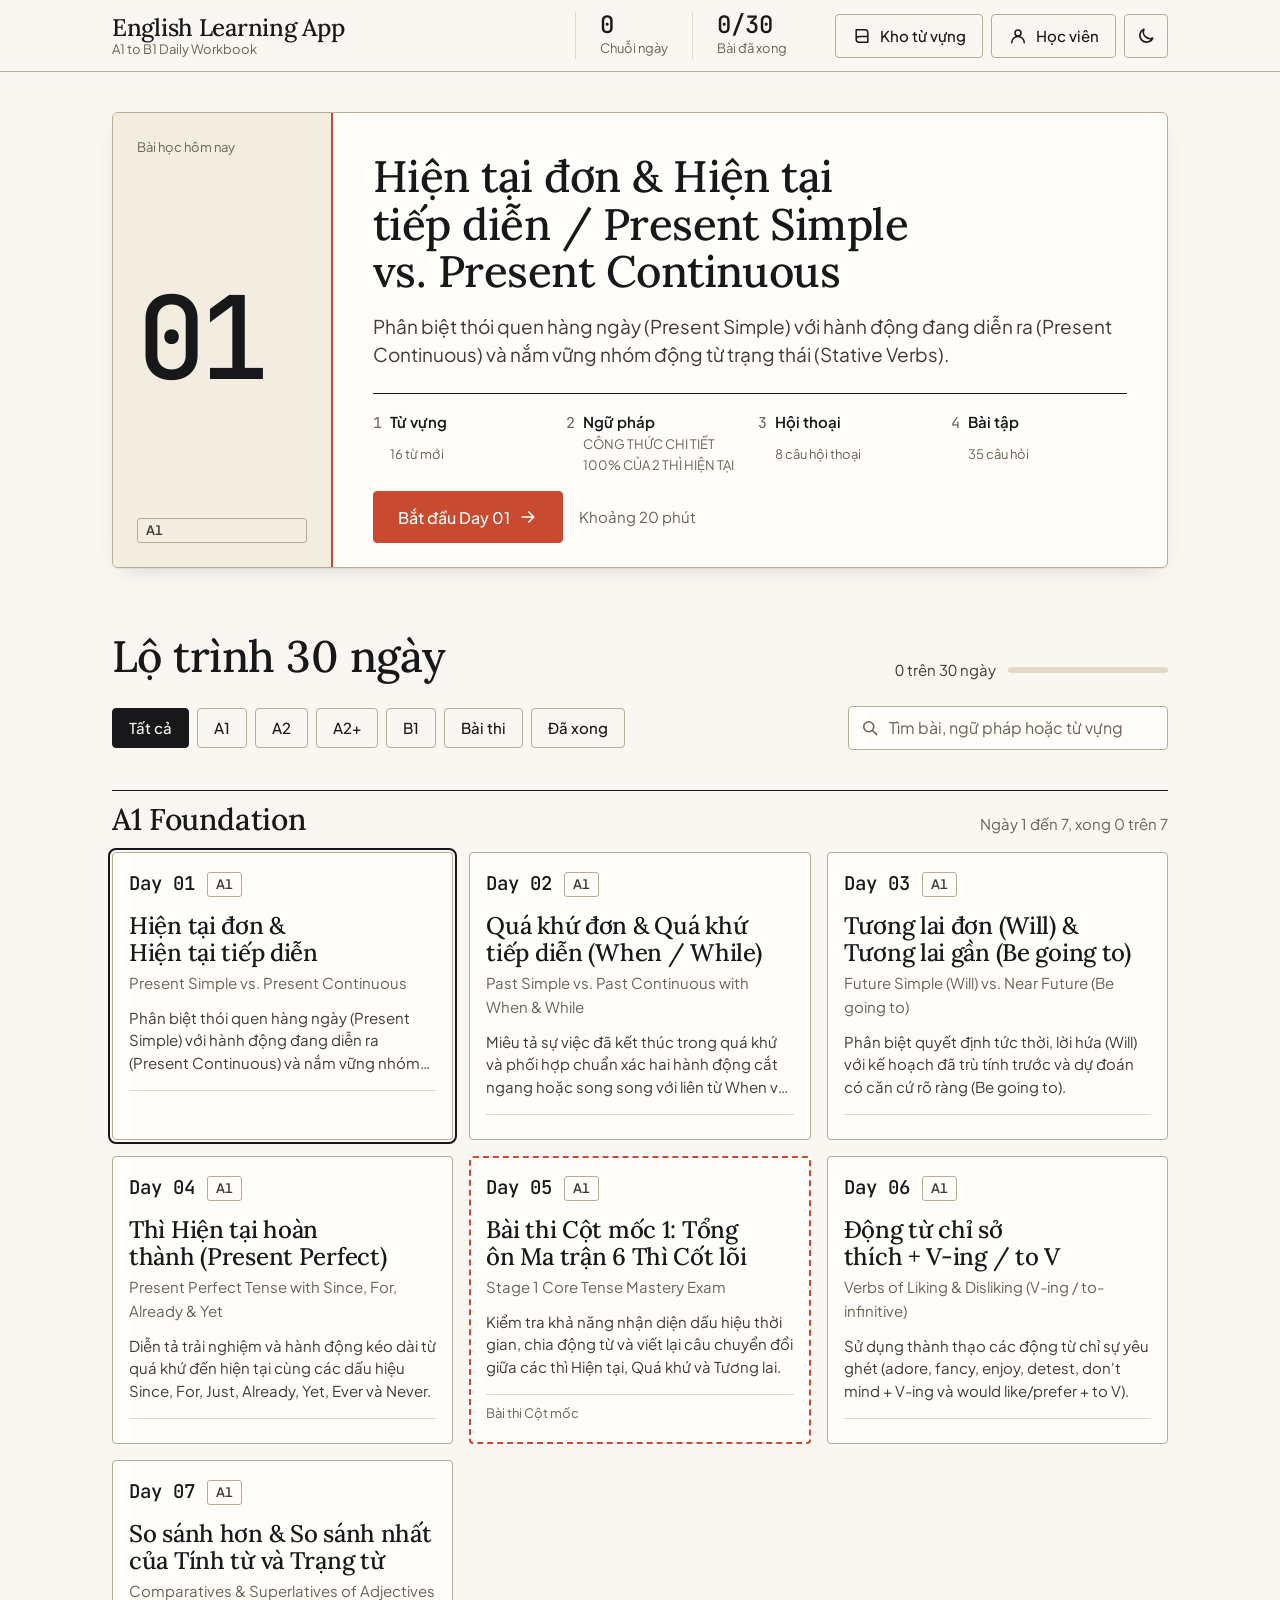
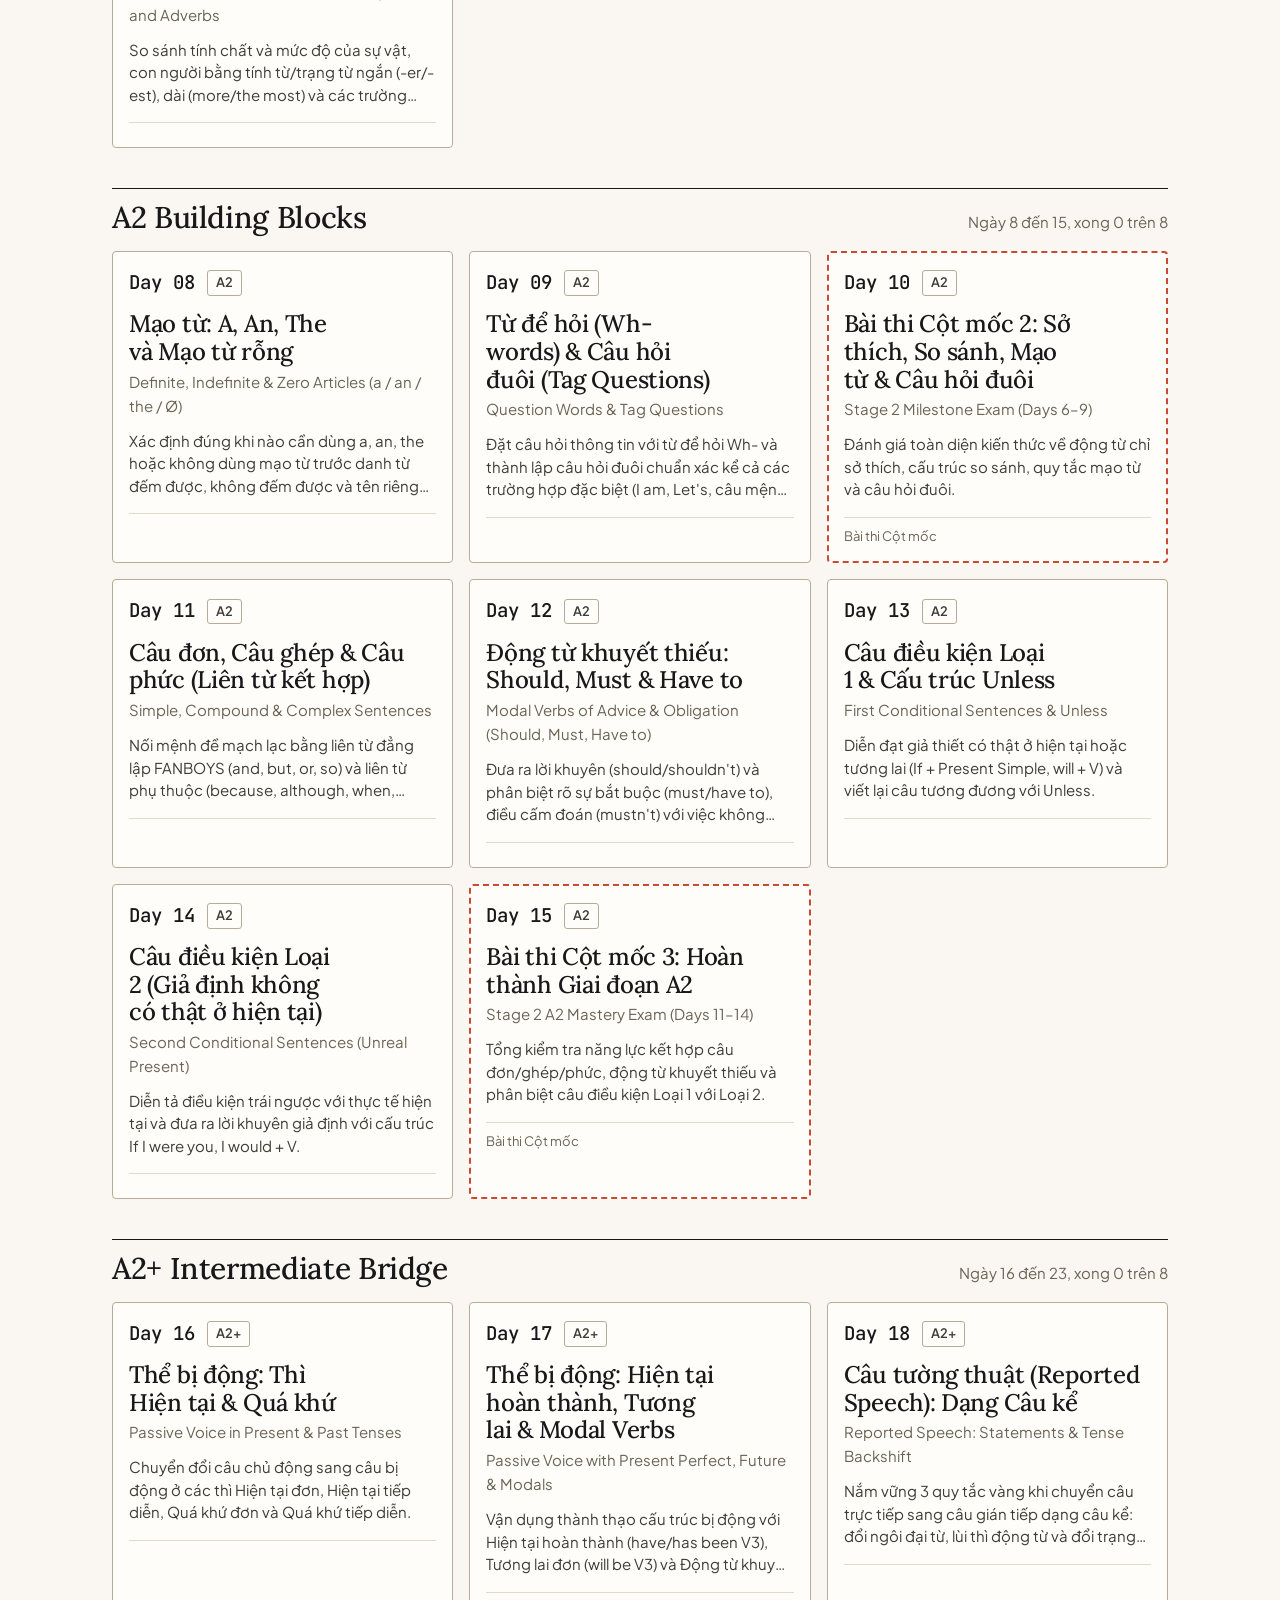
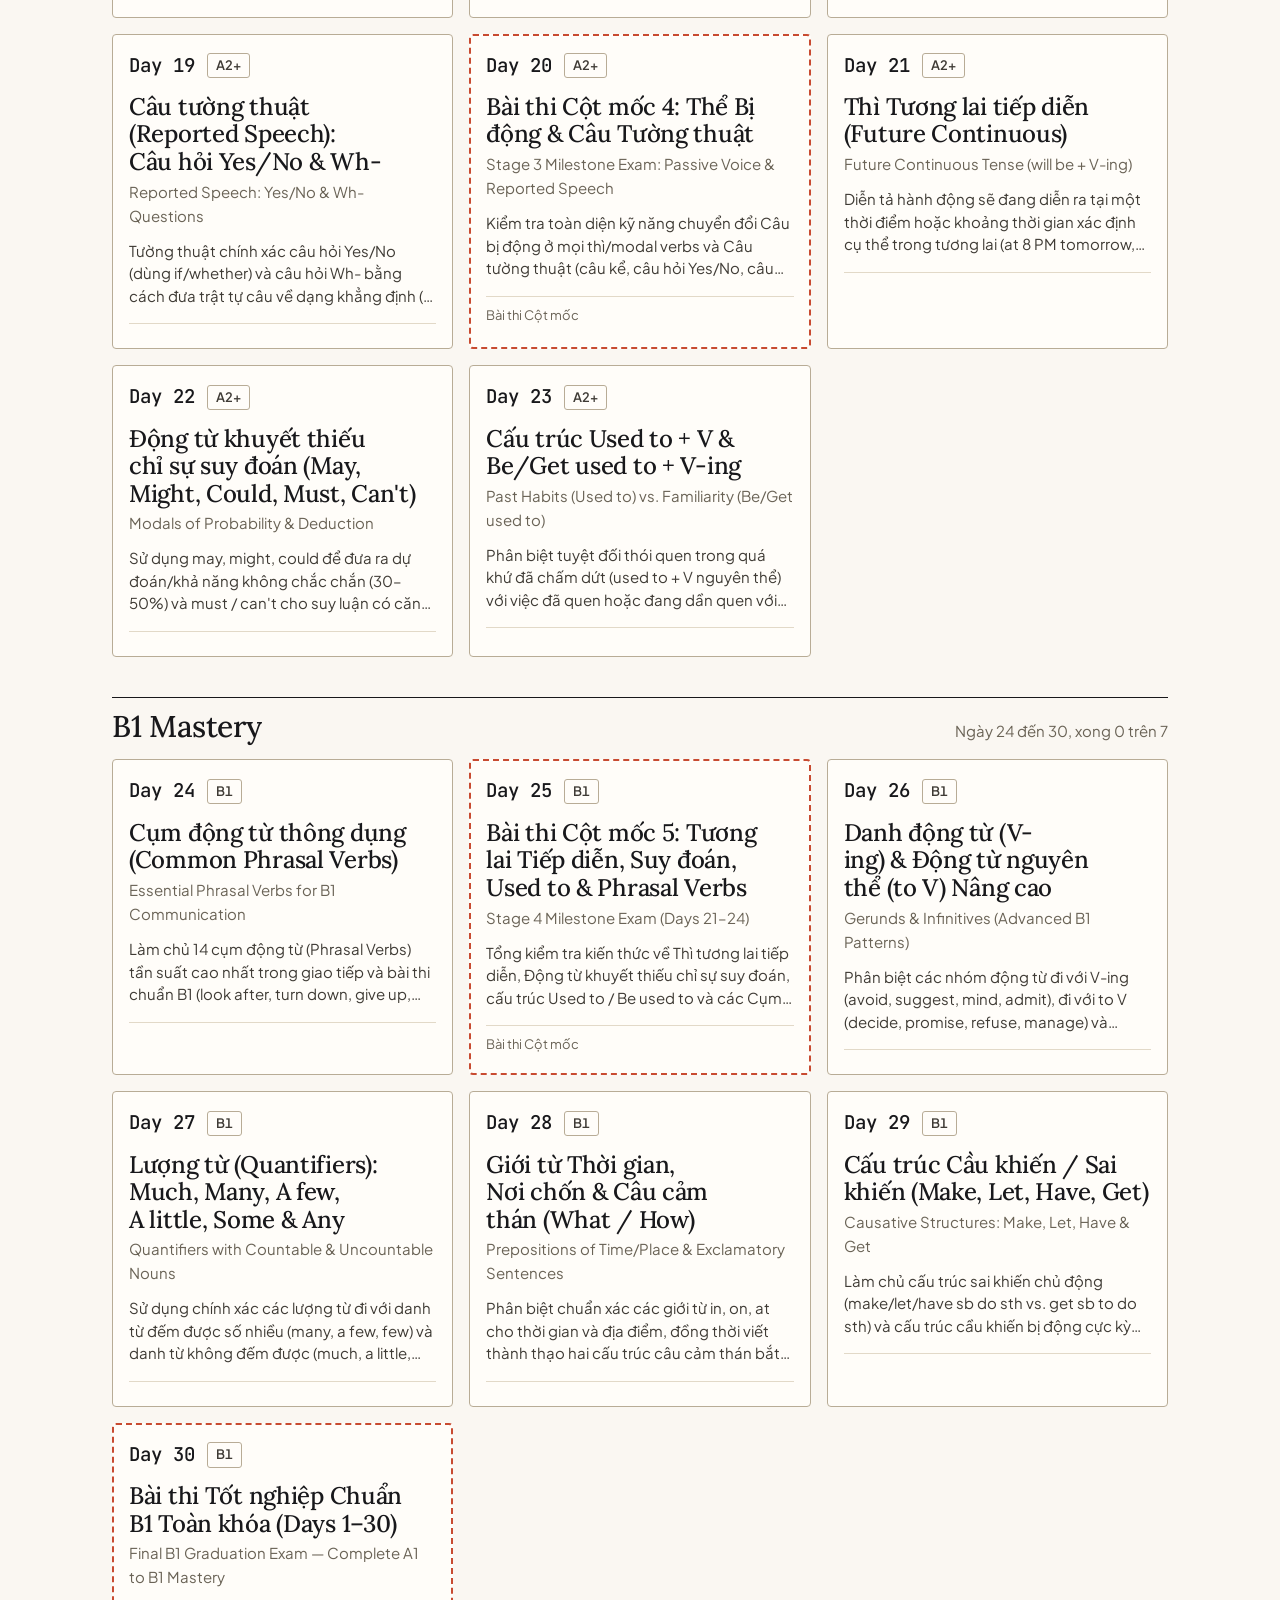
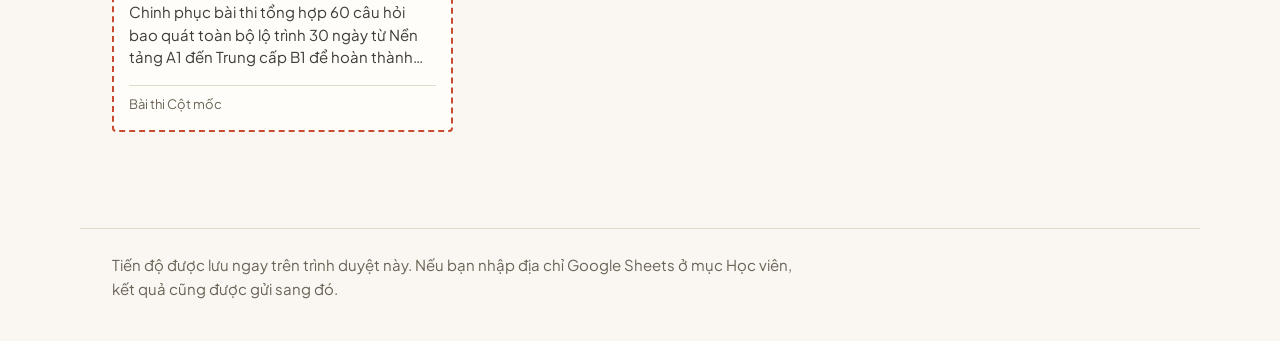
==== index.html @ 734dd910 "Initial commit: English Learning App (A1-B1 30-Day Daily Workbook)" ====
<!DOCTYPE html>
<html lang="vi">
<head>
<meta charset="utf-8">
<meta name="viewport" content="width=device-width, initial-scale=1">
<title>English Learning App, lộ trình 30 ngày từ A1 đến B1</title>
<meta name="description" content="Sổ bài tập tiếng Anh mỗi ngày: từ vựng, ngữ pháp, hội thoại và năm phần luyện tập, theo lộ trình 30 ngày từ A1 đến B1.">
<link rel="manifest" href="manifest.json">
<link rel="preconnect" href="https://fonts.googleapis.com">
<link rel="preconnect" href="https://fonts.gstatic.com" crossorigin>
<link href="https://fonts.googleapis.com/css2?family=JetBrains+Mono:wght@400;500&family=Lora:wght@400;500;600&family=Plus+Jakarta+Sans:wght@400;500;600&display=swap" rel="stylesheet">
<link rel="stylesheet" href="assets/style.css">
<script>
(function () {
  try {
    var t = (localStorage.getItem('eng:theme') || '').replace(/"/g, '');
    if (t !== 'dark' && t !== 'light') {
      t = window.matchMedia && window.matchMedia('(prefers-color-scheme: dark)').matches ? 'dark' : 'light';
    }
    document.documentElement.setAttribute('data-theme', t);
  } catch (e) {}
})();
</script>
</head>
<body class="page-desk">

<svg class="sprite" aria-hidden="true" focusable="false" xmlns="http://www.w3.org/2000/svg">
  <symbol id="i-speaker" viewBox="0 0 24 24"><path d="M4 9.5v5h3.5L12 18.5v-13L7.5 9.5H4Z" fill="currentColor"/><path d="M15.5 9a4 4 0 0 1 0 6M18 6.5a7.5 7.5 0 0 1 0 11" fill="none" stroke="currentColor" stroke-width="1.8" stroke-linecap="round"/></symbol>
  <symbol id="i-check" viewBox="0 0 24 24"><path d="m5 12.5 4.5 4.5L19 7.5" fill="none" stroke="currentColor" stroke-width="2.2" stroke-linecap="round" stroke-linejoin="round"/></symbol>
  <symbol id="i-x" viewBox="0 0 24 24"><path d="m6 6 12 12M18 6 6 18" fill="none" stroke="currentColor" stroke-width="2.2" stroke-linecap="round"/></symbol>
  <symbol id="i-arrow-left" viewBox="0 0 24 24"><path d="M19 12H5m6-6-6 6 6 6" fill="none" stroke="currentColor" stroke-width="2" stroke-linecap="round" stroke-linejoin="round"/></symbol>
  <symbol id="i-arrow-right" viewBox="0 0 24 24"><path d="M5 12h14m-6-6 6 6-6 6" fill="none" stroke="currentColor" stroke-width="2" stroke-linecap="round" stroke-linejoin="round"/></symbol>
  <symbol id="i-moon" viewBox="0 0 24 24"><path d="M20 14.5A8 8 0 0 1 9.5 4a8 8 0 1 0 10.5 10.5Z" fill="none" stroke="currentColor" stroke-width="1.9" stroke-linejoin="round"/></symbol>
  <symbol id="i-sun" viewBox="0 0 24 24"><circle cx="12" cy="12" r="4" fill="none" stroke="currentColor" stroke-width="1.9"/><path d="M12 3v2M12 19v2M3 12h2M19 12h2M5.6 5.6 7 7M17 17l1.4 1.4M5.6 18.4 7 17M17 7l1.4-1.4" fill="none" stroke="currentColor" stroke-width="1.9" stroke-linecap="round"/></symbol>
  <symbol id="i-book" viewBox="0 0 24 24"><path d="M5 4.5h10.5A3.5 3.5 0 0 1 19 8v11.5H8.5A3.5 3.5 0 0 1 5 16V4.5Z M5 16a3.5 3.5 0 0 1 3.5-3.5H19" fill="none" stroke="currentColor" stroke-width="1.8" stroke-linejoin="round"/></symbol>
  <symbol id="i-user" viewBox="0 0 24 24"><circle cx="12" cy="8.5" r="3.6" fill="none" stroke="currentColor" stroke-width="1.8"/><path d="M4.5 20a7.5 7.5 0 0 1 15 0" fill="none" stroke="currentColor" stroke-width="1.8" stroke-linecap="round"/></symbol>
  <symbol id="i-search" viewBox="0 0 24 24"><circle cx="10.5" cy="10.5" r="6" fill="none" stroke="currentColor" stroke-width="1.9"/><path d="m15 15 5 5" fill="none" stroke="currentColor" stroke-width="1.9" stroke-linecap="round"/></symbol>
  <symbol id="i-sync" viewBox="0 0 24 24"><path d="M19.5 12a7.5 7.5 0 0 1-13 5M4.5 12a7.5 7.5 0 0 1 13-5M17.5 3v4h-4M6.5 21v-4h4" fill="none" stroke="currentColor" stroke-width="1.8" stroke-linecap="round" stroke-linejoin="round"/></symbol>
</svg>

<a class="skip-link" href="#main">Bỏ qua, vào nội dung chính</a>

<header class="topbar">
  <div class="topbar-inner">
    <a class="brand" href="index.html" aria-label="English Learning App, trang chủ">
      <span class="brand-name">English Learning App</span>
      <span class="brand-sub">A1 to B1 Daily Workbook</span>
    </a>

    <dl class="stats" aria-label="Tiến độ của bạn">
      <div class="stat">
        <dt class="stat-label">Chuỗi ngày</dt>
        <dd class="stat-value" id="streak-count">0</dd>
      </div>
      <div class="stat">
        <dt class="stat-label">Bài đã xong</dt>
        <dd class="stat-value" id="completed-count">0</dd>
      </div>
    </dl>

    <div class="toolbar">
      <button class="btn btn-ghost" id="open-vocab-bank" type="button" aria-haspopup="dialog" aria-controls="vocab-modal">
        <svg class="icon" aria-hidden="true"><use href="#i-book"/></svg>
        <span class="btn-label">Kho từ vựng</span>
      </button>
      <button class="btn btn-ghost" id="open-account-modal" type="button" aria-haspopup="dialog" aria-controls="account-modal">
        <svg class="icon" aria-hidden="true"><use href="#i-user"/></svg>
        <span class="btn-label" id="student-name-label">Học viên</span>
      </button>
      <button class="btn btn-icon" id="theme-toggle" type="button" aria-label="Chuyển giao diện sáng và tối" aria-pressed="false">
        <svg class="icon icon-moon" aria-hidden="true"><use href="#i-moon"/></svg>
        <svg class="icon icon-sun" aria-hidden="true"><use href="#i-sun"/></svg>
      </button>
    </div>
  </div>
</header>

<main id="main" class="container">

  <noscript><p class="notice">Trang này cần JavaScript để hiển thị bài học và lưu tiến độ.</p></noscript>

  <section class="today" id="today-card" aria-labelledby="today-title">
    <div class="today-margin">
      <span class="today-margin-label" id="today-label-text">Bài hôm nay</span>
      <span class="today-day" id="today-day-badge">01</span>
      <span class="cefr-tag today-cefr" id="today-cefr">A1</span>
    </div>

    <div class="today-body">
      <h1 class="today-title" id="today-title">Đang mở bài học</h1>
      <p class="today-goal" id="today-goal">Mục tiêu của ngày hôm nay sẽ hiện ở đây.</p>

      <ol class="parts" aria-label="Bốn phần của buổi học">
        <li><span class="part-no">1</span><span class="part-name">Từ vựng</span><span class="part-note" id="today-vocab-count">từ mới</span></li>
        <li><span class="part-no">2</span><span class="part-name">Ngữ pháp</span><span class="part-note" id="today-grammar-note">công thức và ví dụ</span></li>
        <li><span class="part-no">3</span><span class="part-name">Hội thoại</span><span class="part-note" id="today-dialogue-note">nghe và đọc theo</span></li>
        <li><span class="part-no">4</span><span class="part-name">Bài tập</span><span class="part-note" id="today-practice-count">năm phần</span></li>
      </ol>

      <div class="today-actions">
        <a class="btn btn-primary btn-lg" id="today-start-btn" href="lesson.html?day=1">
          <span class="btn-label">Bắt đầu học</span>
          <svg class="icon" aria-hidden="true"><use href="#i-arrow-right"/></svg>
        </a>
        <span class="today-time" id="today-minutes"></span>
      </div>
    </div>
  </section>

  <section class="roadmap" aria-labelledby="roadmap-title">
    <div class="roadmap-head">
      <h2 class="section-title" id="roadmap-title">Lộ trình 30 ngày</h2>
      <p class="roadmap-progress">
        <span id="roadmap-progress-text">0 trên 30 ngày</span>
        <span class="meter" aria-hidden="true"><span class="meter-fill" id="roadmap-progress-bar"></span></span>
      </p>
    </div>

    <div class="filter-bar">
      <div class="filters" id="stage-filters" role="group" aria-label="Lọc theo giai đoạn">
        <button class="chip is-active" type="button" data-stage="all" aria-pressed="true">Tất cả</button>
        <button class="chip" type="button" data-stage="1" aria-pressed="false">A1</button>
        <button class="chip" type="button" data-stage="2" aria-pressed="false">A2</button>
        <button class="chip" type="button" data-stage="3" aria-pressed="false">A2+</button>
        <button class="chip" type="button" data-stage="4" aria-pressed="false">B1</button>
        <button class="chip" type="button" data-stage="exam" aria-pressed="false">Bài thi</button>
        <button class="chip" type="button" data-stage="completed" aria-pressed="false">Đã xong</button>
      </div>
      <div class="field field-search">
        <label class="sr-only" for="lesson-search">Tìm bài học, điểm ngữ pháp hoặc từ vựng</label>
        <svg class="icon" aria-hidden="true"><use href="#i-search"/></svg>
        <input class="input" id="lesson-search" type="search" placeholder="Tìm bài, ngữ pháp hoặc từ vựng" autocomplete="off">
      </div>
    </div>

    <div id="roadmap-container" aria-live="polite"></div>
    <p class="empty" id="roadmap-empty" hidden>Không có bài nào khớp với bộ lọc này.</p>
  </section>
</main>

<footer class="site-foot">
  <p>Tiến độ được lưu ngay trên trình duyệt này. Nếu bạn nhập địa chỉ Google Sheets ở mục Học viên, kết quả cũng được gửi sang đó.</p>
</footer>

<!-- Vocabulary bank -->
<div class="modal modal-drawer" id="vocab-modal" role="dialog" aria-modal="true" aria-labelledby="vocab-modal-title" hidden>
  <div class="modal-scrim" data-close-modal></div>
  <div class="modal-sheet">
    <header class="modal-head">
      <h2 class="modal-title" id="vocab-modal-title">Kho từ vựng</h2>
      <button class="btn btn-icon" id="close-vocab-btn" type="button" aria-label="Đóng kho từ vựng">
        <svg class="icon" aria-hidden="true"><use href="#i-x"/></svg>
      </button>
    </header>
    <div class="modal-tools">
      <div class="field field-search">
        <label class="sr-only" for="vocab-search">Tìm từ hoặc nghĩa tiếng Việt</label>
        <svg class="icon" aria-hidden="true"><use href="#i-search"/></svg>
        <input class="input" id="vocab-search" type="search" placeholder="Tìm từ hoặc nghĩa tiếng Việt" autocomplete="off">
      </div>
      <div class="field">
        <label class="field-label" for="vocab-cefr-filter">Cấp độ</label>
        <select class="input" id="vocab-cefr-filter">
          <option value="all">Tất cả</option>
          <option value="A1">A1</option>
          <option value="A2">A2</option>
          <option value="A2+">A2+</option>
          <option value="B1">B1</option>
        </select>
      </div>
      <p class="modal-count" id="vocab-count" aria-live="polite"></p>
    </div>
    <ul class="vocab-list" id="vocab-list"></ul>
  </div>
</div>

<!-- Student profile and Google Sheets sync -->
<div class="modal modal-dialog" id="account-modal" role="dialog" aria-modal="true" aria-labelledby="account-modal-title" hidden>
  <div class="modal-scrim" data-close-modal></div>
  <div class="modal-sheet">
    <header class="modal-head">
      <h2 class="modal-title" id="account-modal-title">Hồ sơ học viên</h2>
    </header>
    <div class="modal-body">
      <div class="field">
        <label class="field-label" for="acc-name-input">Tên của bạn</label>
        <input class="input" id="acc-name-input" type="text" placeholder="Ví dụ: Danh" autocomplete="name">
      </div>
      <div class="field">
        <label class="field-label" for="acc-sync-url-input">Địa chỉ Google Sheets (Apps Script Web App)</label>
        <input class="input input-mono" id="acc-sync-url-input" type="url" placeholder="https://script.google.com/macros/s/.../exec" autocomplete="off">
        <p class="field-hint">Để trống nếu bạn chỉ muốn lưu trên máy này.</p>
      </div>
      <p class="sync-status" id="sync-status" role="status" aria-live="polite"></p>
    </div>
    <footer class="modal-foot">
      <button class="btn btn-ghost" id="manual-sync-btn" type="button">
        <svg class="icon" aria-hidden="true"><use href="#i-sync"/></svg>
        <span class="btn-label">Đồng bộ ngay</span>
      </button>
      <span class="spacer"></span>
      <button class="btn btn-ghost" id="close-account-btn" type="button">Đóng</button>
      <button class="btn btn-primary" id="save-account-btn" type="button">Lưu</button>
    </footer>
  </div>
</div>

<script src="data/curriculum.js"></script>
<script src="assets/app.js"></script>
</body>
</html>
---- assets/style.css ----
/* Hallmark · shape: Study Desk and Workbook (one hero sheet for today, a 30-day index set in four CEFR stages; lessons as four tabbed workbook pages) · genre: editorial · theme: custom (exercise-book paper) · job: try, open today's English lesson and track the 30-day A1 to B1 roadmap · idea: "a daily English workbook that behaves like a printed exercise book: warm paper, ink rules, one vermilion margin line, correct answers in green and mistakes in crimson" · vibe: "quiet, tactile, printed, studious, unhurried"
 * paper: oklch(97.6% 0.008 85) · accent: oklch(55.5% 0.158 36) · display: Newsreader · body: Plus Jakarta Sans (JetBrains Mono for IPA, day numbers and grammar formulas) · hero: the day numeral set huge in the book's margin beside the lesson title, goal, four-part checklist and one primary action · nav: sticky top rule with the wordmark, the two real counters and three tools, no inline links · footer: a single honest line about where progress is stored · imagery: none (type and ruled paper only) · signature: the vermilion margin line and the oversized day numeral on today's sheet
 * axes: warm-paper/serif-roman/vermilion · posture: restrained · contrast: pass · fold: pass · v2.0.0 */
/* Hallmark · pre-emit critique: P4 H4 E4 S4 R4 V3 · weakest: V, the roadmap is a plain card index; the exam days switch to a dashed vermilion border so milestones read as stamped pages rather than another card */
/* Hallmark · dismissed F7 · buttons, inputs, word cards and day cards share one 4px radius and one 1px stone rule on purpose so the workbook reads as one printed system of ruled boxes */
/* Material notes: paper #FAF7F2 / #F2ECE1 / #FFFFFF, warm stone rules, charcoal ink #18181B, vermilion #C84B31 spent only on the primary action, the margin line, the active tab and progress fills. Forest green marks correct answers, crimson marks errors, never decoration. Dark mode is [data-theme="dark"] on html: #111315 ground, #1A1D21 sheets. No blur, no gradients, no glass, no emoji icons: icons are an inline SVG sprite. */

:root {
  --space-3xs: 2px; --space-2xs: 4px; --space-xs: 8px; --space-sm: 12px; --space-md: 16px; --space-lg: 24px; --space-xl: 40px; --space-2xl: 64px; --space-3xl: 96px;
  --text-xs: 0.8125rem; --text-sm: 0.9375rem; --text-md: 1rem; --text-lg: 1.1875rem; --text-xl: 1.5rem; --text-2xl: 1.875rem;
  --text-title: clamp(1.75rem, 2.4vw + 1rem, 2.75rem); --text-display: clamp(4.5rem, 9vw, 7.5rem);
  --ease-out: cubic-bezier(0.16, 1, 0.3, 1);
  --dur-micro: 120ms; --dur-short: 200ms;
  --container: 1120px; --gutter: 32px;
  --z-sticky: 200; --z-sticky-nav: 300; --z-modal: 400;

  --color-paper: #FAF7F2; --color-paper-2: #F2ECE1; --color-card: #FFFDF9;
  --color-ink: #18181B; --color-ink-2: #3F3B35; --color-muted: #6A6356;
  --color-rule: #E2D9C8; --color-rule-strong: #B8AC96;
  --color-accent: #C84B31; --color-accent-hover: #A93A22; --color-accent-ink: #FFFDF9; --color-accent-soft: #F7E4DC;
  --color-correct: #1B7A43; --color-correct-soft: #E2F0E6;
  --color-wrong: #B91C1C; --color-wrong-soft: #F8E3E1;
  --color-highlight: #FBEFB8;
  --color-focus: #18181B;
  --color-scrim: rgba(24, 24, 27, 0.45);
  --shadow-sheet: 0 1px 0 rgba(24, 24, 27, 0.06), 0 8px 24px -12px rgba(24, 24, 27, 0.22);

  --font-display: "Lora", "Newsreader", "Iowan Old Style", Georgia, serif;
  --font-body: "Plus Jakarta Sans", ui-sans-serif, system-ui, "Segoe UI", sans-serif;
  --font-mono: "JetBrains Mono", ui-monospace, "SFMono-Regular", Consolas, monospace;

  --radius: 4px; --radius-sheet: 6px;
  color-scheme: light;
}

[data-theme="dark"] {
  --color-paper: #111315; --color-paper-2: #16191C; --color-card: #1A1D21;
  --color-ink: #F1EDE4; --color-ink-2: #D0CABD; --color-muted: #9E9889;
  --color-rule: #2A2E33; --color-rule-strong: #484D55;
  --color-accent: #E2674B; --color-accent-hover: #EE8269; --color-accent-ink: #111315; --color-accent-soft: #2E1C17;
  --color-correct: #55C487; --color-correct-soft: #15281D;
  --color-wrong: #F28B82; --color-wrong-soft: #2E1A19;
  --color-highlight: #3A3418;
  --color-focus: #F1EDE4;
  --color-scrim: rgba(0, 0, 0, 0.6);
  --shadow-sheet: 0 1px 0 rgba(0, 0, 0, 0.5), 0 8px 24px -12px rgba(0, 0, 0, 0.8);
  color-scheme: dark;
}

/* base */
*, *::before, *::after { box-sizing: border-box; }
html, body { overflow-x: clip; }
html { scroll-padding-top: 88px; scrollbar-color: var(--color-rule-strong) var(--color-paper); }
body { margin: 0; min-height: 100dvh; background: var(--color-paper); color: var(--color-ink); font-family: var(--font-body); font-size: var(--text-md); line-height: 1.6; -webkit-font-smoothing: antialiased; caret-color: var(--color-accent); }
::selection { background: var(--color-accent-soft); color: var(--color-ink); }
:focus-visible { outline: 2px solid var(--color-focus); outline-offset: 2px; }
a { color: inherit; text-decoration-thickness: 1px; text-underline-offset: 0.16em; }
h1, h2, h3 { margin: 0; font-family: var(--font-display); font-weight: 500; font-synthesis: none; letter-spacing: -0.012em; line-height: 1.12; color: var(--color-ink); overflow-wrap: break-word; min-width: 0; text-wrap: balance; }
p, ul, ol, dl, dd { margin: 0; }
ul, ol { padding: 0; list-style: none; }
p { text-wrap: pretty; }
button, input, select, textarea { font: inherit; color: inherit; }
svg { display: block; }
[hidden] { display: none !important; }
.container { width: 100%; max-width: var(--container); margin-inline: auto; padding-inline: var(--gutter); }
.sr-only, .visually-hidden { position: absolute; width: 1px; height: 1px; overflow: hidden; clip-path: inset(50%); white-space: nowrap; }
.sprite { position: absolute; width: 0; height: 0; overflow: hidden; }
.icon { width: 20px; height: 20px; flex: none; }
.spacer { flex: 1; }
.num, .figure { font-variant-numeric: tabular-nums; }
.skip-link { position: absolute; left: var(--space-md); top: -80px; z-index: var(--z-modal); padding: var(--space-xs) var(--space-md); background: var(--color-ink); color: var(--color-paper); border-radius: var(--radius); }
.skip-link:focus-visible { top: var(--space-md); }
.notice { margin-top: var(--space-lg); padding: var(--space-md); border: 1px solid var(--color-wrong); background: var(--color-wrong-soft); border-radius: var(--radius); }

/* controls */
.btn { display: inline-flex; align-items: center; justify-content: center; gap: var(--space-xs); min-height: 44px; padding: 0 var(--space-md); border: 1px solid var(--color-rule-strong); border-radius: var(--radius); background: transparent; color: var(--color-ink); font-weight: 500; font-size: var(--text-sm); line-height: 1.2; text-decoration: none; cursor: pointer; transition: background-color var(--dur-micro) var(--ease-out), border-color var(--dur-micro) var(--ease-out), transform var(--dur-micro) var(--ease-out); }
.btn:hover { background: var(--color-paper-2); border-color: var(--color-ink); }
.btn:active { transform: translateY(1px); }
.btn:disabled, .btn[aria-disabled="true"] { background: var(--color-paper-2); color: var(--color-muted); border-color: var(--color-rule); cursor: not-allowed; transform: none; }
.btn[aria-pressed="true"]:not(.btn-primary) { background: var(--color-paper-2); border-color: var(--color-ink); }
.btn-primary { background: var(--color-accent); border-color: var(--color-accent); color: var(--color-accent-ink); }
.btn-primary:hover { background: var(--color-accent-hover); border-color: var(--color-accent-hover); }
.btn-ghost { background: transparent; }
.btn-icon { width: 44px; padding: 0; }
.btn-sm { min-height: 36px; padding: 0 var(--space-sm); font-size: var(--text-xs); }
.btn-sm.btn-icon { width: 36px; padding: 0; }
.btn-lg { min-height: 52px; padding: 0 var(--space-lg); font-size: var(--text-md); }


.input { width: 100%; min-height: 44px; padding: 0 var(--space-sm); border: 1px solid var(--color-rule-strong); border-radius: var(--radius); background: var(--color-card); color: var(--color-ink); font-size: var(--text-md); transition: border-color var(--dur-micro) var(--ease-out); }
.input::placeholder { color: var(--color-muted); }
.input:hover { border-color: var(--color-ink); }
.input:focus-visible { outline: 2px solid var(--color-focus); outline-offset: 1px; border-color: var(--color-ink); }
.input:disabled { background: var(--color-paper-2); color: var(--color-muted); border-color: var(--color-rule); cursor: not-allowed; }
.input-mono { font-family: var(--font-mono); font-size: var(--text-sm); }
select.input { padding-right: var(--space-xs); }
.field { display: grid; gap: var(--space-2xs); min-width: 0; }
.field-label { font-size: var(--text-xs); font-weight: 500; color: var(--color-ink-2); }
.field-hint { font-size: var(--text-xs); color: var(--color-muted); }
.field-search { position: relative; }
.field-search .icon { position: absolute; left: var(--space-sm); top: 50%; translate: 0 -50%; color: var(--color-muted); pointer-events: none; }
.field-search .input { padding-left: var(--space-xl); }

.cefr-tag { display: inline-block; padding: var(--space-3xs) var(--space-xs); border: 1px solid var(--color-rule-strong); border-radius: 3px; font-size: var(--text-xs); font-weight: 600; line-height: 1.5; font-variant-numeric: tabular-nums; color: var(--color-ink-2); background: transparent; white-space: nowrap; }

.meter { display: block; height: 6px; border-radius: 3px; background: var(--color-rule); overflow: hidden; }
.meter-fill { display: block; height: 100%; width: 0; background: var(--color-accent); border-radius: 3px; }

.empty { padding: var(--space-xl) var(--space-md); text-align: center; color: var(--color-muted); border: 1px dashed var(--color-rule-strong); border-radius: var(--radius); }

/* top bar */
.topbar { z-index: var(--z-sticky-nav); background: var(--color-paper); border-bottom: 1px solid var(--color-rule-strong); }
.topbar-inner { display: flex; align-items: center; gap: var(--space-lg); max-width: var(--container); margin-inline: auto; padding: var(--space-sm) var(--gutter); min-height: 68px; }
.brand { display: grid; text-decoration: none; line-height: 1.15; margin-right: auto; }
.brand-name { font-family: var(--font-display); font-size: var(--text-xl); font-weight: 500; letter-spacing: -0.012em; }
.brand-sub { font-size: var(--text-xs); color: var(--color-muted); }
.stats { display: flex; align-items: stretch; gap: 0; }
.stat { display: grid; align-content: center; padding: 0 var(--space-lg); border-left: 1px solid var(--color-rule); min-width: 0; }
.stat-value { font-family: var(--font-mono); font-size: var(--text-xl); font-weight: 500; line-height: 1.1; font-variant-numeric: tabular-nums; order: -1; }
.stat-label { font-size: var(--text-xs); color: var(--color-muted); white-space: nowrap; }
.toolbar { display: flex; align-items: center; gap: var(--space-xs); }
.icon-sun { display: none; }
[data-theme="dark"] .icon-sun { display: block; }
[data-theme="dark"] .icon-moon { display: none; }

/* study desk */
.today { display: grid; grid-template-columns: minmax(0, 220px) minmax(0, 1fr); margin-top: var(--space-xl); background: var(--color-card); border: 1px solid var(--color-rule-strong); border-radius: var(--radius-sheet); box-shadow: var(--shadow-sheet); overflow: clip; }
.today-margin { display: flex; flex-direction: column; justify-content: space-between; gap: var(--space-md); padding: var(--space-lg); background: var(--color-paper-2); border-right: 2px solid var(--color-accent); min-width: 0; }
.today-margin-label { font-size: var(--text-xs); color: var(--color-muted); }
.today-day { font-family: var(--font-mono); font-size: var(--text-display); font-weight: 500; line-height: 0.9; letter-spacing: -0.05em; font-variant-numeric: tabular-nums; color: var(--color-ink); overflow-wrap: anywhere; }
.today-body { display: grid; gap: var(--space-md); padding: var(--space-xl) var(--space-xl) var(--space-lg); min-width: 0; align-content: start; }
.today-label { display: flex; align-items: center; gap: var(--space-sm); font-size: var(--text-sm); font-weight: 500; color: var(--color-muted); }
.today-title { font-size: var(--text-title); line-height: 1.08; }
.today-goal { font-size: var(--text-lg); color: var(--color-ink-2); max-width: 56ch; line-height: 1.5; }
.parts { display: grid; grid-template-columns: repeat(4, minmax(0, 1fr)); gap: var(--space-md); margin-top: var(--space-xs); padding-top: var(--space-md); border-top: 1px solid var(--color-ink); }
.parts li { display: grid; grid-template-columns: auto 1fr; column-gap: var(--space-xs); row-gap: 0; align-items: baseline; min-width: 0; }
.part-no { font-family: var(--font-mono); font-size: var(--text-sm); color: var(--color-muted); grid-row: span 2; }
.part-name { font-weight: 600; font-size: var(--text-sm); }
.part-note { grid-column: 2; font-size: var(--text-xs); color: var(--color-muted); }
.today-actions { display: flex; align-items: center; gap: var(--space-md); flex-wrap: wrap; }
.today-time { font-size: var(--text-sm); color: var(--color-muted); }

.roadmap { margin-top: var(--space-2xl); }
.roadmap-head { display: flex; align-items: flex-end; justify-content: space-between; gap: var(--space-lg); flex-wrap: wrap; }
.section-title { font-size: var(--text-title); }
.roadmap-progress { display: flex; align-items: center; gap: var(--space-sm); font-size: var(--text-sm); color: var(--color-ink-2); font-variant-numeric: tabular-nums; }
.roadmap-progress .meter { width: 160px; }
.filter-bar { display: flex; align-items: center; justify-content: space-between; gap: var(--space-md); flex-wrap: wrap; margin-top: var(--space-lg); }
.filters { display: flex; gap: var(--space-xs); flex-wrap: wrap; }
.chip { min-height: 40px; padding: 0 var(--space-md); border: 1px solid var(--color-rule-strong); border-radius: var(--radius); background: transparent; color: var(--color-ink); font-size: var(--text-sm); font-weight: 500; cursor: pointer; transition: background-color var(--dur-micro) var(--ease-out), border-color var(--dur-micro) var(--ease-out), color var(--dur-micro) var(--ease-out); }
.chip:hover { border-color: var(--color-ink); background: var(--color-paper-2); }
.chip:active { background: var(--color-rule); }
.chip.is-active, .chip[aria-pressed="true"] { background: var(--color-ink); border-color: var(--color-ink); color: var(--color-paper); }
.chip:disabled { background: var(--color-paper-2); color: var(--color-muted); border-color: var(--color-rule); cursor: not-allowed; }
.filter-bar .field-search { width: min(100%, 320px); }

#roadmap-container { margin-top: var(--space-sm); }
.stage { margin-top: var(--space-xl); }
.stage-head { display: flex; align-items: baseline; gap: var(--space-sm); flex-wrap: wrap; padding-top: var(--space-sm); border-top: 1px solid var(--color-ink); margin-bottom: var(--space-md); }
.stage-title { font-size: var(--text-2xl); }
.stage-range { margin-left: auto; font-size: var(--text-sm); color: var(--color-muted); }
.day-list { display: grid; grid-template-columns: repeat(auto-fill, minmax(min(100%, 256px), 1fr)); gap: var(--space-md); }
.day-list > li { display: flex; min-width: 0; }
.day-card { position: relative; display: grid; grid-template-columns: auto 1fr; grid-template-rows: auto; align-content: start; column-gap: var(--space-sm); row-gap: var(--space-2xs); width: 100%; padding: var(--space-md); background: var(--color-card); border: 1px solid var(--color-rule-strong); border-radius: var(--radius); text-decoration: none; color: inherit; transition: transform var(--dur-short) var(--ease-out), border-color var(--dur-micro) var(--ease-out), background-color var(--dur-micro) var(--ease-out); }
.day-card > * { grid-column: 1 / -1; min-width: 0; }
.day-card > .day-num { grid-column: 1; }
.day-card > .cefr-tag { grid-column: 2; justify-self: start; align-self: center; }
.day-card:hover { border-color: var(--color-ink); transform: translateY(-2px); }
.day-card:active { transform: translateY(0); }
.day-num { font-family: var(--font-mono); font-size: var(--text-lg); font-weight: 500; font-variant-numeric: tabular-nums; }
.day-title { margin-top: var(--space-xs); font-family: var(--font-display); font-size: var(--text-xl); font-weight: 500; line-height: 1.15; letter-spacing: -0.012em; text-wrap: balance; }
.day-title-en { font-size: var(--text-sm); color: var(--color-muted); }
.day-goal { margin-top: var(--space-xs); font-size: var(--text-sm); color: var(--color-ink-2); line-height: 1.5; display: -webkit-box; -webkit-line-clamp: 3; line-clamp: 3; -webkit-box-orient: vertical; overflow: hidden; }
.day-meta { display: flex; align-items: center; justify-content: space-between; gap: var(--space-xs); margin-top: var(--space-sm); padding-top: var(--space-xs); border-top: 1px solid var(--color-rule); font-size: var(--text-xs); color: var(--color-muted); }
.day-status { display: inline-flex; align-items: center; gap: var(--space-2xs); }
.day-status .icon { width: 14px; height: 14px; }
.day-score { font-family: var(--font-mono); font-variant-numeric: tabular-nums; color: var(--color-ink-2); }
.day-card.is-done { background: var(--color-correct-soft); border-color: var(--color-correct); color: var(--color-ink); }
.day-card.is-done .day-status { color: var(--color-correct); font-weight: 600; }
.day-card.is-exam { border-style: dashed; border-width: 2px; border-color: var(--color-accent); padding: calc(var(--space-md) - 1px); }
.day-card.is-exam.is-done { border-style: solid; border-color: var(--color-correct); }
.day-card.is-today { outline: 2px solid var(--color-ink); outline-offset: 2px; }
.site-foot { max-width: var(--container); margin: var(--space-3xl) auto 0; padding: var(--space-lg) var(--gutter) var(--space-xl); border-top: 1px solid var(--color-rule); font-size: var(--text-sm); color: var(--color-muted); }
.site-foot p { max-width: 62ch; }

/* modals */
body.modal-open { overflow-y: hidden; }
.modal { position: fixed; inset: 0; z-index: var(--z-modal); display: flex; }
.modal-scrim { position: absolute; inset: 0; background: var(--color-scrim); }
.modal-sheet { position: relative; display: flex; flex-direction: column; background: var(--color-paper); border: 1px solid var(--color-rule-strong); box-shadow: var(--shadow-sheet); min-height: 0; }
.modal-drawer { justify-content: flex-end; }
.modal-drawer .modal-sheet { width: min(100%, 540px); height: 100%; border-width: 0 0 0 1px; }
.modal-dialog { align-items: center; justify-content: center; padding: var(--space-md); }
.modal-dialog .modal-sheet { width: min(100%, 480px); max-height: 100%; border-radius: var(--radius-sheet); }
.modal-head { display: flex; align-items: center; justify-content: space-between; gap: var(--space-md); padding: var(--space-md) var(--space-lg); border-bottom: 1px solid var(--color-ink); }
.modal-title { font-size: var(--text-2xl); }
.modal-tools { display: grid; grid-template-columns: minmax(0, 1fr) 120px; gap: var(--space-sm); padding: var(--space-md) var(--space-lg); border-bottom: 1px solid var(--color-rule); }
.modal-tools .field-search { align-self: end; }
.modal-tools .field:not(.field-search) { align-self: end; }
.modal-count { grid-column: 1 / -1; font-size: var(--text-xs); color: var(--color-muted); }
.modal-body { display: grid; gap: var(--space-md); padding: var(--space-lg); overflow-y: auto; }
.modal-foot { display: flex; align-items: center; gap: var(--space-xs); flex-wrap: wrap; padding: var(--space-md) var(--space-lg); border-top: 1px solid var(--color-rule); }
.sync-status { min-height: 1.5em; font-size: var(--text-sm); color: var(--color-ink-2); }
.sync-status.is-ok { color: var(--color-correct); }
.sync-status.is-error { color: var(--color-wrong); }
.vocab-list { flex: 1; overflow-y: auto; overscroll-behavior: contain; padding: 0 var(--space-lg) var(--space-lg); }
.vocab-item { display: grid; grid-template-columns: minmax(0, 1fr) auto; column-gap: var(--space-md); row-gap: var(--space-2xs); padding: var(--space-md) 0; border-bottom: 1px solid var(--color-rule); }
.vocab-main { grid-column: 1; display: flex; align-items: baseline; gap: var(--space-xs); flex-wrap: wrap; }
.vocab-word { font-family: var(--font-display); font-size: var(--text-xl); font-weight: 500; line-height: 1.2; }
.vocab-pos { font-size: var(--text-xs); color: var(--color-muted); }
.vocab-ipa { font-family: var(--font-mono); font-size: var(--text-xs); color: var(--color-muted); }
.vocab-vi { grid-column: 1; font-weight: 500; }
.vocab-example { grid-column: 1; font-size: var(--text-sm); color: var(--color-muted); }
.vocab-actions { grid-column: 2; grid-row: 1 / span 3; display: flex; flex-direction: column; gap: var(--space-xs); align-items: stretch; }
.vocab-item.is-mastered .vocab-word { color: var(--color-correct); }
.vocab-item.is-mastered .vocab-actions .btn-ghost { border-color: var(--color-correct); color: var(--color-correct); }

/* lesson page */

.topbar-lesson .topbar-inner { display: grid; grid-template-columns: auto minmax(0, 1fr) auto; gap: var(--space-lg); padding-block: var(--space-md); }
.lesson-id { display: flex; align-items: center; gap: var(--space-md); min-width: 0; }
.lesson-badge { flex: none; padding: var(--space-xs) var(--space-sm); border: 1px solid var(--color-ink); border-radius: var(--radius); font-size: var(--text-sm); font-weight: 600; font-variant-numeric: tabular-nums; white-space: nowrap; }
.lesson-heading { min-width: 0; }
.lesson-title { font-size: var(--text-xl); line-height: 1.15; }
.lesson-sub { font-size: var(--text-sm); color: var(--color-muted); }
.score-badge { padding: var(--space-xs) var(--space-sm); border: 1px solid var(--color-rule-strong); border-radius: var(--radius); font-size: var(--text-sm); font-weight: 500; font-variant-numeric: tabular-nums; color: var(--color-ink-2); white-space: nowrap; }
.score-badge.is-pass { border-color: var(--color-correct); color: var(--color-correct); background: var(--color-correct-soft); }
.score-badge.is-fail { border-color: var(--color-wrong); color: var(--color-wrong); background: var(--color-wrong-soft); }

.container-lesson { padding-bottom: var(--space-2xl); }
.tabs { display: flex; gap: var(--space-2xs); margin-top: var(--space-lg); border-bottom: 1px solid var(--color-ink); }
.tab { display: inline-flex; align-items: baseline; justify-content: center; gap: var(--space-xs); flex: 1 1 0; min-height: 52px; padding: var(--space-sm) var(--space-md); border: 1px solid var(--color-rule-strong); border-bottom: 0; border-radius: var(--radius) var(--radius) 0 0; background: var(--color-paper-2); color: var(--color-ink-2); font-weight: 500; cursor: pointer; transition: background-color var(--dur-micro) var(--ease-out), color var(--dur-micro) var(--ease-out); }
.tab:hover { background: var(--color-card); color: var(--color-ink); }
.tab:focus-visible { outline-offset: -4px; }
.tab-no { font-family: var(--font-mono); font-size: var(--text-sm); color: var(--color-muted); }
.tab.is-active, .tab[aria-selected="true"] { position: relative; background: var(--color-paper); color: var(--color-ink); border-color: var(--color-ink); border-top: 3px solid var(--color-accent); margin-bottom: -1px; padding-bottom: calc(var(--space-sm) + 1px); }
.tab.is-active .tab-no, .tab[aria-selected="true"] .tab-no { color: var(--color-ink); }
.tab[hidden], .tab.is-disabled { opacity: 0.4; }
.sheet { padding-top: var(--space-xl); }
.panel-head { display: flex; align-items: flex-end; justify-content: space-between; gap: var(--space-md); flex-wrap: wrap; }
.panel-title { font-size: var(--text-title); }
.panel-tools { display: flex; align-items: center; gap: var(--space-sm); flex-wrap: wrap; }
.panel-hint { margin-top: var(--space-sm); font-size: var(--text-sm); color: var(--color-muted); }
.panel-foot { display: flex; align-items: center; justify-content: space-between; gap: var(--space-md); flex-wrap: wrap; margin-top: var(--space-xl); padding-top: var(--space-lg); border-top: 1px solid var(--color-rule); }
.panel-foot .btn:only-child { margin-left: auto; }
.block-title { margin: var(--space-xl) 0 var(--space-sm); font-size: var(--text-lg); font-family: var(--font-body); font-weight: 600; letter-spacing: 0; }
.block-title:first-child { margin-top: 0; }

.mastered { font-size: var(--text-sm); font-weight: 600; color: var(--color-correct); font-variant-numeric: tabular-nums; }
.segmented { display: inline-flex; border: 1px solid var(--color-rule-strong); border-radius: var(--radius); overflow: hidden; background: var(--color-card); }
.seg { display: inline-flex; align-items: center; gap: var(--space-xs); min-height: 42px; padding: 0 var(--space-md); border: 0; background: transparent; font-size: var(--text-sm); font-weight: 500; cursor: pointer; transition: background-color var(--dur-micro) var(--ease-out); }
.seg + .seg { border-left: 1px solid var(--color-rule-strong); }
.seg:hover { background: var(--color-paper-2); }
.seg:focus-visible { outline-offset: -3px; }
.seg.is-active, .seg[aria-pressed="true"] { background: var(--color-ink); color: var(--color-paper); }

.vocab-grid { display: grid; grid-template-columns: repeat(auto-fill, minmax(min(100%, 210px), 1fr)); gap: var(--space-md); margin-top: var(--space-lg); }
.vcard { display: flex; flex-direction: column; min-height: 188px; background: var(--color-card); border: 1px solid var(--color-rule-strong); border-radius: var(--radius); color: var(--color-ink); cursor: pointer; transition: transform var(--dur-short) var(--ease-out), border-color var(--dur-micro) var(--ease-out); }
.vcard:hover { border-color: var(--color-ink); transform: translateY(-2px); }
.vcard:active { transform: translateY(0); }
.vcard-inner { display: flex; flex: 1; min-width: 0; }
.vcard-face { display: flex; flex: 1; flex-direction: column; align-items: flex-start; gap: var(--space-xs); min-width: 0; padding: var(--space-md); }
.vcard-back { display: none; }
.vcard.is-flipped .vcard-front { display: none; }
.vcard.is-flipped .vcard-back { display: flex; }
.vcard-pos { font-size: var(--text-xs); color: var(--color-muted); }
.vcard-en { font-family: var(--font-display); font-size: var(--text-2xl); font-weight: 500; line-height: 1.1; letter-spacing: -0.012em; overflow-wrap: anywhere; }
.vcard-ipa { font-family: var(--font-mono); font-size: var(--text-sm); color: var(--color-muted); }
.vcard-vi { font-family: var(--font-display); font-size: var(--text-xl); font-weight: 500; line-height: 1.2; }
.vcard-ex { font-size: var(--text-sm); color: var(--color-ink-2); }
.vcard .icon-btn { margin-top: auto; }
.vcard-master { align-self: stretch; min-height: 36px; padding: 0 var(--space-sm); border: 1px solid var(--color-rule-strong); border-radius: var(--radius); background: transparent; color: var(--color-ink); font-size: var(--text-xs); font-weight: 500; cursor: pointer; transition: background-color var(--dur-micro) var(--ease-out), border-color var(--dur-micro) var(--ease-out); }
.vcard-master:hover { background: var(--color-paper-2); border-color: var(--color-ink); }
.vcard-master:active { transform: translateY(1px); }
.vcard-master.is-on, .deck-master.is-on { border-color: var(--color-correct); color: var(--color-correct); }
.vcard.is-mastered { border-color: var(--color-correct); background: var(--color-correct-soft); color: var(--color-ink); }
.icon-btn { display: inline-flex; align-items: center; justify-content: center; width: 36px; height: 36px; padding: 0; border: 1px solid var(--color-rule-strong); border-radius: var(--radius); background: transparent; color: var(--color-ink); font-size: var(--text-sm); line-height: 1; cursor: pointer; transition: background-color var(--dur-micro) var(--ease-out), border-color var(--dur-micro) var(--ease-out); }
.icon-btn:hover { background: var(--color-paper-2); border-color: var(--color-ink); }
.icon-btn:active { transform: translateY(1px); }
.icon-btn:disabled { background: var(--color-paper-2); color: var(--color-muted); border-color: var(--color-rule); cursor: not-allowed; }
.vocab-deck { display: grid; justify-items: center; gap: var(--space-md); margin-top: var(--space-lg); }
.deck-count { font-family: var(--font-mono); font-size: var(--text-sm); color: var(--color-muted); font-variant-numeric: tabular-nums; }
.vcard-deck { width: min(100%, 560px); min-height: 320px; border-color: var(--color-ink); border-radius: var(--radius-sheet); box-shadow: var(--shadow-sheet); }
.vcard-deck:hover { transform: none; }
.vcard-deck .vcard-face { align-items: center; justify-content: center; gap: var(--space-sm); padding: var(--space-xl); text-align: center; }
.vcard-deck .vcard-en { font-size: var(--text-title); }
.vcard-deck .vcard-vi { font-size: var(--text-2xl); }
.vcard-deck .vcard-ex { font-size: var(--text-md); max-width: 40ch; }
.vcard-deck .icon-btn { margin-top: var(--space-sm); }
.deck-controls { display: flex; align-items: center; justify-content: center; gap: var(--space-xs); flex-wrap: wrap; }

.grammar-layout { display: grid; grid-template-columns: minmax(0, 1.7fr) minmax(0, 1fr); gap: var(--space-xl); margin-top: var(--space-lg); align-items: start; }
.grammar-explanation > * + * { margin-top: var(--space-sm); }
.grammar-explanation p, .grammar-explanation li { max-width: 62ch; }
.grammar-explanation ul { list-style: disc; padding-left: var(--space-lg); display: grid; gap: var(--space-2xs); }
.formula { padding: var(--space-sm) var(--space-md); border: 1px solid var(--color-rule-strong); border-radius: var(--radius); background: var(--color-paper-2); font-family: var(--font-mono); font-size: var(--text-sm); line-height: 1.7; white-space: pre-wrap; overflow-wrap: anywhere; }
.example-list { border-top: 1px solid var(--color-ink); }
.ex-item { display: grid; grid-template-columns: auto minmax(0, 1fr); column-gap: var(--space-sm); align-items: start; padding: var(--space-sm) 0; border-bottom: 1px solid var(--color-rule); }
.ex-text { display: grid; gap: var(--space-3xs); min-width: 0; padding-top: var(--space-2xs); font-family: var(--font-display); font-size: var(--text-lg); line-height: 1.35; }
.ex-text b { font-weight: 500; background: var(--color-highlight); }
.ex-vi { font-family: var(--font-body); font-size: var(--text-sm); color: var(--color-muted); }
.mistake { display: grid; gap: var(--space-xs); padding: var(--space-md); background: var(--color-card); border: 1px solid var(--color-rule-strong); border-radius: var(--radius); }
.mistake-row { display: grid; grid-template-columns: 3.4em minmax(0, 1fr); gap: var(--space-xs); align-items: baseline; font-family: var(--font-display); font-size: var(--text-lg); line-height: 1.35; }
.mistake-mark { display: none; }
.mistake-row::before { font-family: var(--font-body); font-size: var(--text-xs); font-weight: 600; }
.mistake-wrong { color: var(--color-wrong); }
.mistake-wrong::before { content: "Sai"; }
.mistake-wrong .mistake-text { text-decoration: line-through; text-decoration-thickness: 1px; }
.mistake-right { color: var(--color-correct); }
.mistake-right::before { content: "Đúng"; }
.mistake-note { padding-top: var(--space-xs); border-top: 1px solid var(--color-rule); font-size: var(--text-sm); color: var(--color-ink-2); }
.tip { padding: var(--space-md); background: var(--color-accent-soft); border: 1px solid var(--color-rule-strong); border-radius: var(--radius); font-size: var(--text-sm); color: var(--color-ink); }
.tip:empty, .mistake:empty { display: none; }
.grammar-explanation b, .grammar-explanation strong { font-weight: 600; }
.grammar-explanation code { padding: 0 var(--space-2xs); background: var(--color-paper-2); border-radius: 3px; font-family: var(--font-mono); font-size: 0.9em; }
.grammar-explanation table { width: 100%; border-collapse: collapse; font-size: var(--text-sm); }
.grammar-explanation th, .grammar-explanation td { padding: var(--space-xs) var(--space-sm); border-bottom: 1px solid var(--color-rule); text-align: left; vertical-align: top; }
.grammar-explanation th { border-bottom: 1px solid var(--color-ink); font-weight: 600; }
.grammar-explanation h4 { margin-top: var(--space-md); font-family: var(--font-body); font-size: var(--text-md); font-weight: 600; }

.dialogue-lines { display: grid; gap: var(--space-sm); margin-top: var(--space-lg); max-width: 760px; }
.dlg-line { display: grid; grid-template-columns: 40px minmax(0, 1fr) auto; gap: var(--space-sm); align-items: start; }
.dlg-speaker { display: grid; place-items: center; height: 40px; border: 1px solid var(--color-ink); border-radius: var(--radius); font-family: var(--font-mono); font-size: var(--text-sm); font-weight: 500; background: var(--color-card); color: var(--color-ink); }
.dlg-bubble { padding: var(--space-sm) var(--space-md); background: var(--color-card); border: 1px solid var(--color-rule-strong); border-radius: var(--radius); color: var(--color-ink); transition: background-color var(--dur-short) var(--ease-out), border-color var(--dur-short) var(--ease-out); }
.dlg-right .dlg-bubble, .dlg-line.is-right .dlg-bubble { background: var(--color-paper-2); }
.dlg-en { font-size: var(--text-lg); line-height: 1.4; }
.dlg-vi { margin-top: var(--space-2xs); font-size: var(--text-sm); color: var(--color-muted); }
.dlg-line.is-speaking .dlg-bubble, .dlg-line.is-active .dlg-bubble { background: var(--color-highlight); border-color: var(--color-ink); }
.dlg-line.is-speaking .dlg-speaker, .dlg-line.is-active .dlg-speaker { background: var(--color-ink); color: var(--color-paper); }

.practice-bar { position: sticky; top: 0; z-index: var(--z-sticky); display: flex; align-items: center; gap: var(--space-md); margin-top: calc(-1 * var(--space-xl)); padding: var(--space-sm) 0; background: var(--color-paper); border-bottom: 1px solid var(--color-rule-strong); }
.practice-text { font-size: var(--text-sm); font-weight: 500; font-variant-numeric: tabular-nums; white-space: nowrap; }
.meter-wide { flex: 1; height: 8px; }
.ex-block { margin-top: var(--space-xl); }
.ex-title { padding-bottom: var(--space-xs); border-bottom: 1px solid var(--color-ink); font-size: var(--text-2xl); }
.ex-no { font-family: var(--font-mono); font-size: var(--text-sm); font-weight: 500; color: var(--color-muted); }
.q-item { display: grid; gap: var(--space-sm); padding: var(--space-lg) 0; border-bottom: 1px solid var(--color-rule); }
.q-text { min-width: 0; font-size: var(--text-lg); font-weight: 500; line-height: 1.9; }
.q-num { display: inline-block; min-width: 2em; font-family: var(--font-mono); font-size: var(--text-sm); font-weight: 500; color: var(--color-muted); font-variant-numeric: tabular-nums; }
.q-seg { white-space: pre-wrap; }
.q-hint { font-size: var(--text-sm); color: var(--color-muted); }
.q-hint-label { font-weight: 600; color: var(--color-ink-2); }
.q-options { display: grid; gap: var(--space-xs); }
.opt { display: flex; align-items: center; gap: var(--space-sm); min-height: 48px; padding: var(--space-xs) var(--space-md); background: var(--color-card); border: 1px solid var(--color-rule-strong); border-radius: var(--radius); color: var(--color-ink); cursor: pointer; transition: background-color var(--dur-micro) var(--ease-out), border-color var(--dur-micro) var(--ease-out); }
.opt:hover { background: var(--color-paper-2); border-color: var(--color-ink); }
.opt input { width: 18px; height: 18px; margin: 0; accent-color: var(--color-accent); flex: none; }
.opt:has(input:focus-visible) { outline: 2px solid var(--color-focus); outline-offset: 2px; }
.opt:has(input:checked) { border-color: var(--color-ink); background: var(--color-paper-2); }
.opt:has(input:disabled) { cursor: default; }
.q-item.is-correct .opt:has(input:checked) { border-color: var(--color-correct); background: var(--color-correct-soft); }
.q-item.is-wrong .opt:has(input:checked) { border-color: var(--color-wrong); background: var(--color-wrong-soft); }
.fill-input, .trans-input, .review-input { min-height: 44px; padding: 0 var(--space-sm); border: 1px solid var(--color-rule-strong); border-radius: var(--radius); background: var(--color-card); color: var(--color-ink); font-size: var(--text-md); line-height: 1.4; transition: border-color var(--dur-micro) var(--ease-out); }
.fill-input { display: inline-block; width: 9.5em; max-width: 100%; margin: 0 var(--space-2xs); vertical-align: baseline; }
.q-answer-row { max-width: 640px; }
.trans-input, .review-input { width: 100%; }
.fill-input:hover, .trans-input:hover, .review-input:hover { border-color: var(--color-ink); }
.fill-input:focus-visible, .trans-input:focus-visible, .review-input:focus-visible { outline: 2px solid var(--color-focus); outline-offset: 1px; border-color: var(--color-ink); }
.fill-input:disabled, .trans-input:disabled, .review-input:disabled { background: var(--color-paper-2); color: var(--color-muted); border-color: var(--color-rule); cursor: not-allowed; }
.q-item.is-correct :is(.fill-input, .trans-input, .review-input) { border-color: var(--color-correct); background: var(--color-correct-soft); color: var(--color-ink); }
.q-item.is-wrong :is(.fill-input, .trans-input, .review-input) { border-color: var(--color-wrong); background: var(--color-wrong-soft); color: var(--color-ink); }
.q-feedback { font-size: var(--text-sm); color: var(--color-ink-2); line-height: 1.6; }
.q-feedback:empty { display: none; }
.q-feedback.fb-ok, .q-feedback.is-ok { color: var(--color-correct); }
.q-feedback.fb-bad, .q-feedback.is-bad { color: var(--color-wrong); }
.fb-mark { font-weight: 600; }
.fb-given s { text-decoration-thickness: 1px; }
.fb-correct b { color: var(--color-ink); }
.fb-note { color: var(--color-ink-2); }
.build-answer { display: flex; flex-wrap: wrap; align-items: center; gap: var(--space-xs); min-height: 56px; padding: var(--space-xs) var(--space-sm); background: var(--color-paper-2); border: 1px dashed var(--color-rule-strong); border-radius: var(--radius); }
.build-placeholder { font-size: var(--text-sm); color: var(--color-muted); }
.q-item.is-correct .build-answer { border-style: solid; border-color: var(--color-correct); background: var(--color-correct-soft); }
.q-item.is-wrong .build-answer { border-style: solid; border-color: var(--color-wrong); background: var(--color-wrong-soft); }
.build-pool { display: flex; flex-wrap: wrap; gap: var(--space-xs); min-height: 40px; }
.word-chip { min-height: 40px; padding: 0 var(--space-md); background: var(--color-card); border: 1px solid var(--color-rule-strong); border-radius: var(--radius); color: var(--color-ink); font-weight: 500; font-size: var(--text-md); cursor: pointer; transition: transform var(--dur-micro) var(--ease-out), border-color var(--dur-micro) var(--ease-out), background-color var(--dur-micro) var(--ease-out); }
.word-chip:hover { border-color: var(--color-ink); transform: translateY(-1px); }
.word-chip:active { transform: translateY(1px); }
.word-chip:disabled { background: var(--color-paper-2); color: var(--color-muted); border-color: var(--color-rule); border-style: dashed; cursor: not-allowed; transform: none; }
.build-answer .word-chip { background: var(--color-ink); border-color: var(--color-ink); color: var(--color-paper); }
.build-answer .word-chip:hover { background: var(--color-wrong); border-color: var(--color-wrong); color: var(--color-card); }
.build-answer .word-chip:disabled { background: var(--color-paper-2); color: var(--color-ink); border-style: solid; border-color: var(--color-rule-strong); }

.submit-bar { position: sticky; bottom: 0; z-index: var(--z-sticky); display: flex; align-items: center; justify-content: space-between; gap: var(--space-md); flex-wrap: wrap; margin-top: var(--space-xl); padding: var(--space-md) 0; background: var(--color-paper); border-top: 1px solid var(--color-ink); }
.submit-result { flex: 1 1 260px; min-width: 0; font-size: var(--text-md); font-weight: 500; }
.submit-result:empty { display: none; }
.submit-result.is-pass { color: var(--color-correct); }
.submit-result.is-fail { color: var(--color-wrong); }
.result-score { font-family: var(--font-display); font-size: var(--text-2xl); font-weight: 500; font-variant-numeric: tabular-nums; }
.result-pct, .result-best { font-size: var(--text-sm); color: var(--color-ink-2); font-variant-numeric: tabular-nums; }
.submit-actions { display: flex; align-items: center; gap: var(--space-xs); flex-wrap: wrap; margin-left: auto; }

.lesson-nav { display: grid; grid-template-columns: repeat(3, minmax(0, 1fr)); gap: var(--space-md); margin-top: var(--space-2xl); }
.lesson-nav:empty { display: none; }
.nav-link { display: flex; align-items: center; justify-content: center; gap: var(--space-xs); min-height: 56px; padding: var(--space-sm) var(--space-md); background: var(--color-card); border: 1px solid var(--color-rule-strong); border-radius: var(--radius); color: var(--color-ink); font-size: var(--text-sm); font-weight: 500; line-height: 1.3; text-align: center; text-decoration: none; transition: border-color var(--dur-micro) var(--ease-out), transform var(--dur-short) var(--ease-out); }
.nav-link:hover { border-color: var(--color-ink); transform: translateY(-2px); }
.nav-link:active { transform: translateY(0); }
.nav-prev { justify-content: flex-start; text-align: left; }
.nav-next { justify-content: flex-end; text-align: right; }
.nav-home { background: transparent; }
.nav-day { font-family: var(--font-mono); font-size: var(--text-sm); color: var(--color-muted); }
.nav-title { font-family: var(--font-display); font-size: var(--text-lg); font-weight: 500; line-height: 1.2; }

/* narrow screens */
@media (max-width: 60rem) {
  :root { --gutter: 24px; }
  .grammar-layout { grid-template-columns: minmax(0, 1fr); }
  .parts { grid-template-columns: repeat(2, minmax(0, 1fr)); }
}
@media (max-width: 48rem) {
  :root { --gutter: 16px; }
  .topbar-inner { flex-wrap: wrap; gap: var(--space-sm); padding-block: var(--space-sm); }
  .brand { flex: 1 1 100%; }
  .stats { margin-right: auto; }
  .stat { padding: 0 var(--space-md); }
  .stat:first-child { border-left: 0; padding-left: 0; }
  .toolbar .btn-label { position: absolute; width: 1px; height: 1px; overflow: hidden; clip-path: inset(50%); white-space: nowrap; }
  .toolbar .btn { width: 44px; padding: 0; }
  .today { grid-template-columns: minmax(0, 1fr); }
  .today-margin { flex-direction: row; align-items: center; border-right: 0; border-bottom: 2px solid var(--color-accent); padding: var(--space-md); }
  .today-day { font-size: 4rem; }
  .today-body { padding: var(--space-lg) var(--space-md); }
  .stage-range { margin-left: 0; flex-basis: 100%; }
  .modal-tools { grid-template-columns: minmax(0, 1fr); }
  .topbar-lesson .topbar-inner { grid-template-columns: auto minmax(0, 1fr); }
  .topbar-lesson .toolbar { grid-column: 1 / -1; justify-content: space-between; }
  .topbar-lesson .toolbar .btn { width: 44px; }
  .lesson-id { flex-wrap: wrap; gap: var(--space-xs); }
  .tab { padding-inline: var(--space-xs); flex-direction: column; align-items: center; gap: 0; font-size: var(--text-sm); }
  .dlg-line { grid-template-columns: 32px minmax(0, 1fr) auto; gap: var(--space-xs); }
  .dlg-speaker { height: 32px; }
  .lesson-nav { grid-template-columns: minmax(0, 1fr); }
  .fill-input { width: 100%; margin: var(--space-2xs) 0; }
  .nav-next, .nav-prev { justify-content: flex-start; text-align: left; }
  .practice-bar { flex-wrap: wrap; gap: var(--space-xs); }
  .submit-actions { width: 100%; }
  .submit-actions .btn { flex: 1; }
}
@media (max-width: 30rem) {
  .parts { grid-template-columns: minmax(0, 1fr); }
  .panel-foot .btn { flex: 1 1 100%; }
}
@media (prefers-reduced-motion: reduce) {
  *, *::before, *::after { animation-duration: 0.01ms !important; animation-iteration-count: 1 !important; transition-duration: 0.01ms !important; scroll-behavior: auto !important; }
  .day-card:hover, .vcard:hover, .nav-link:hover, .word-chip:hover { transform: none; }
}
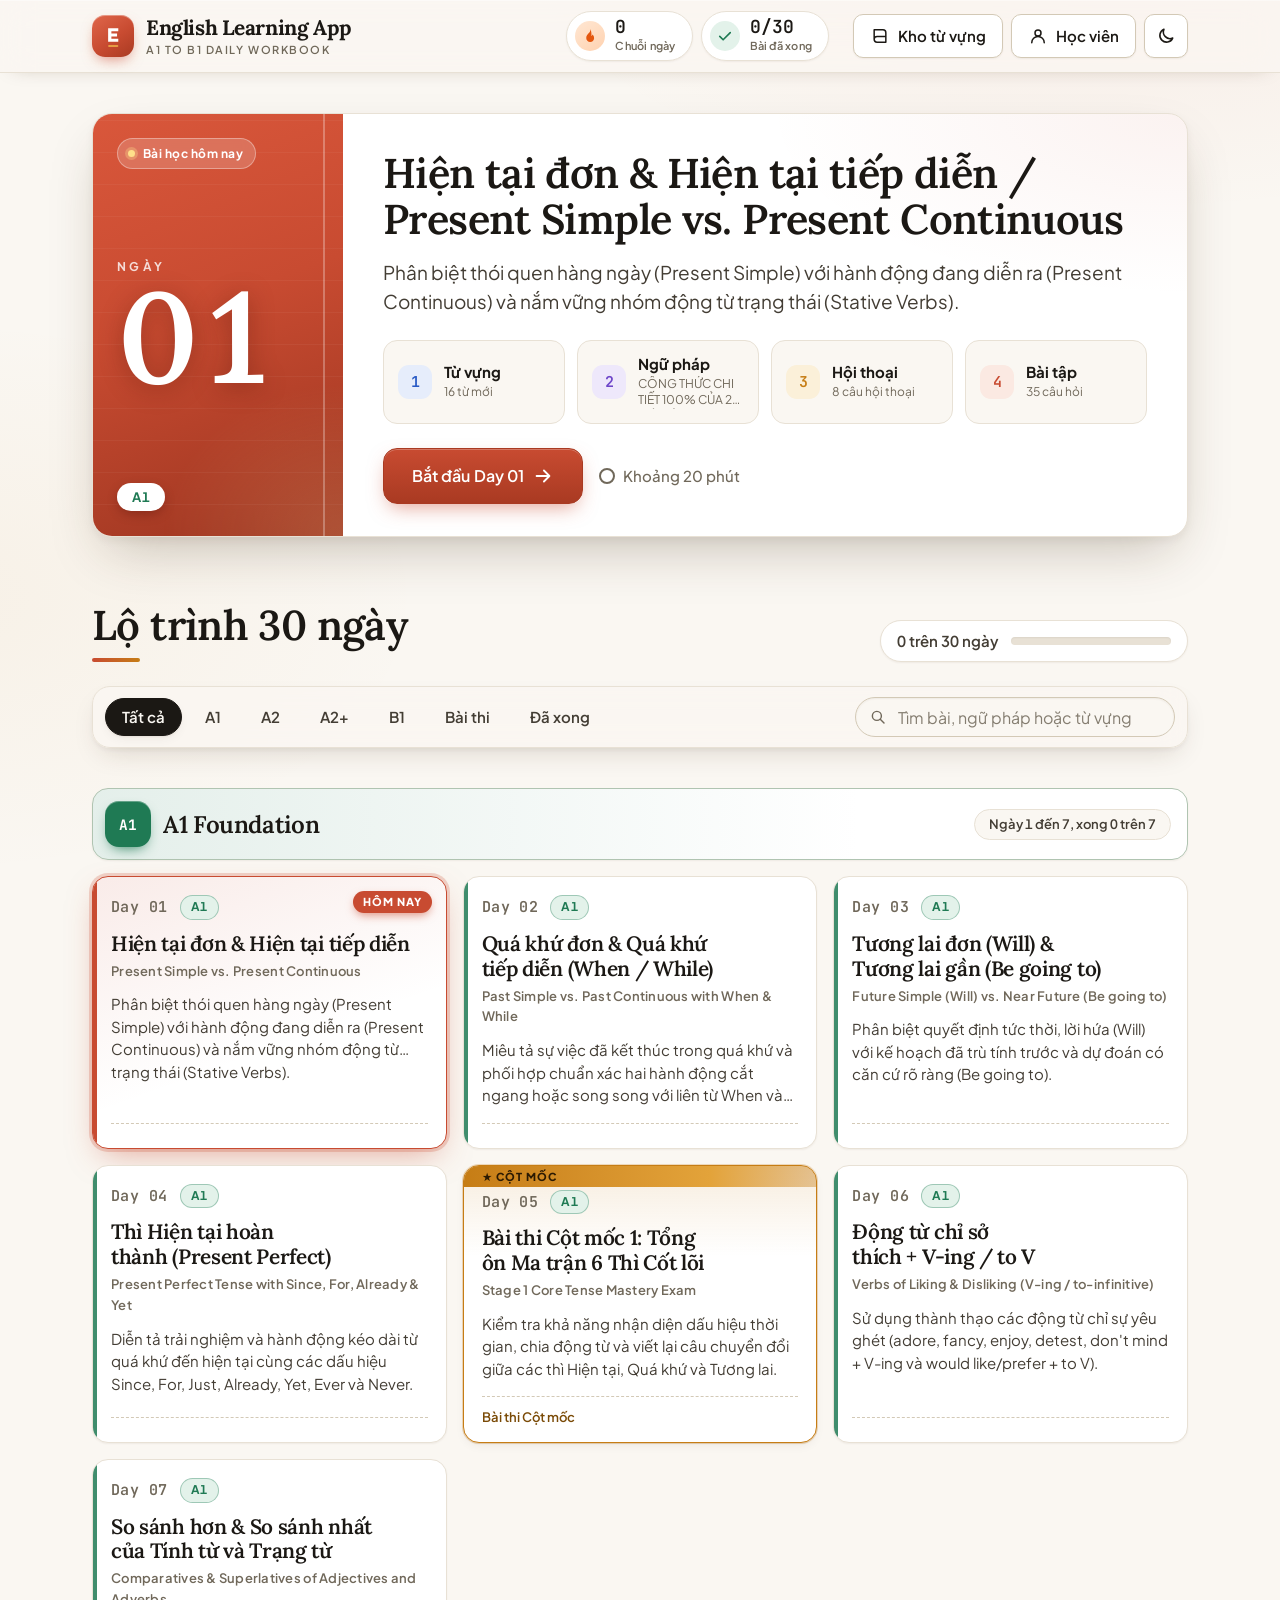
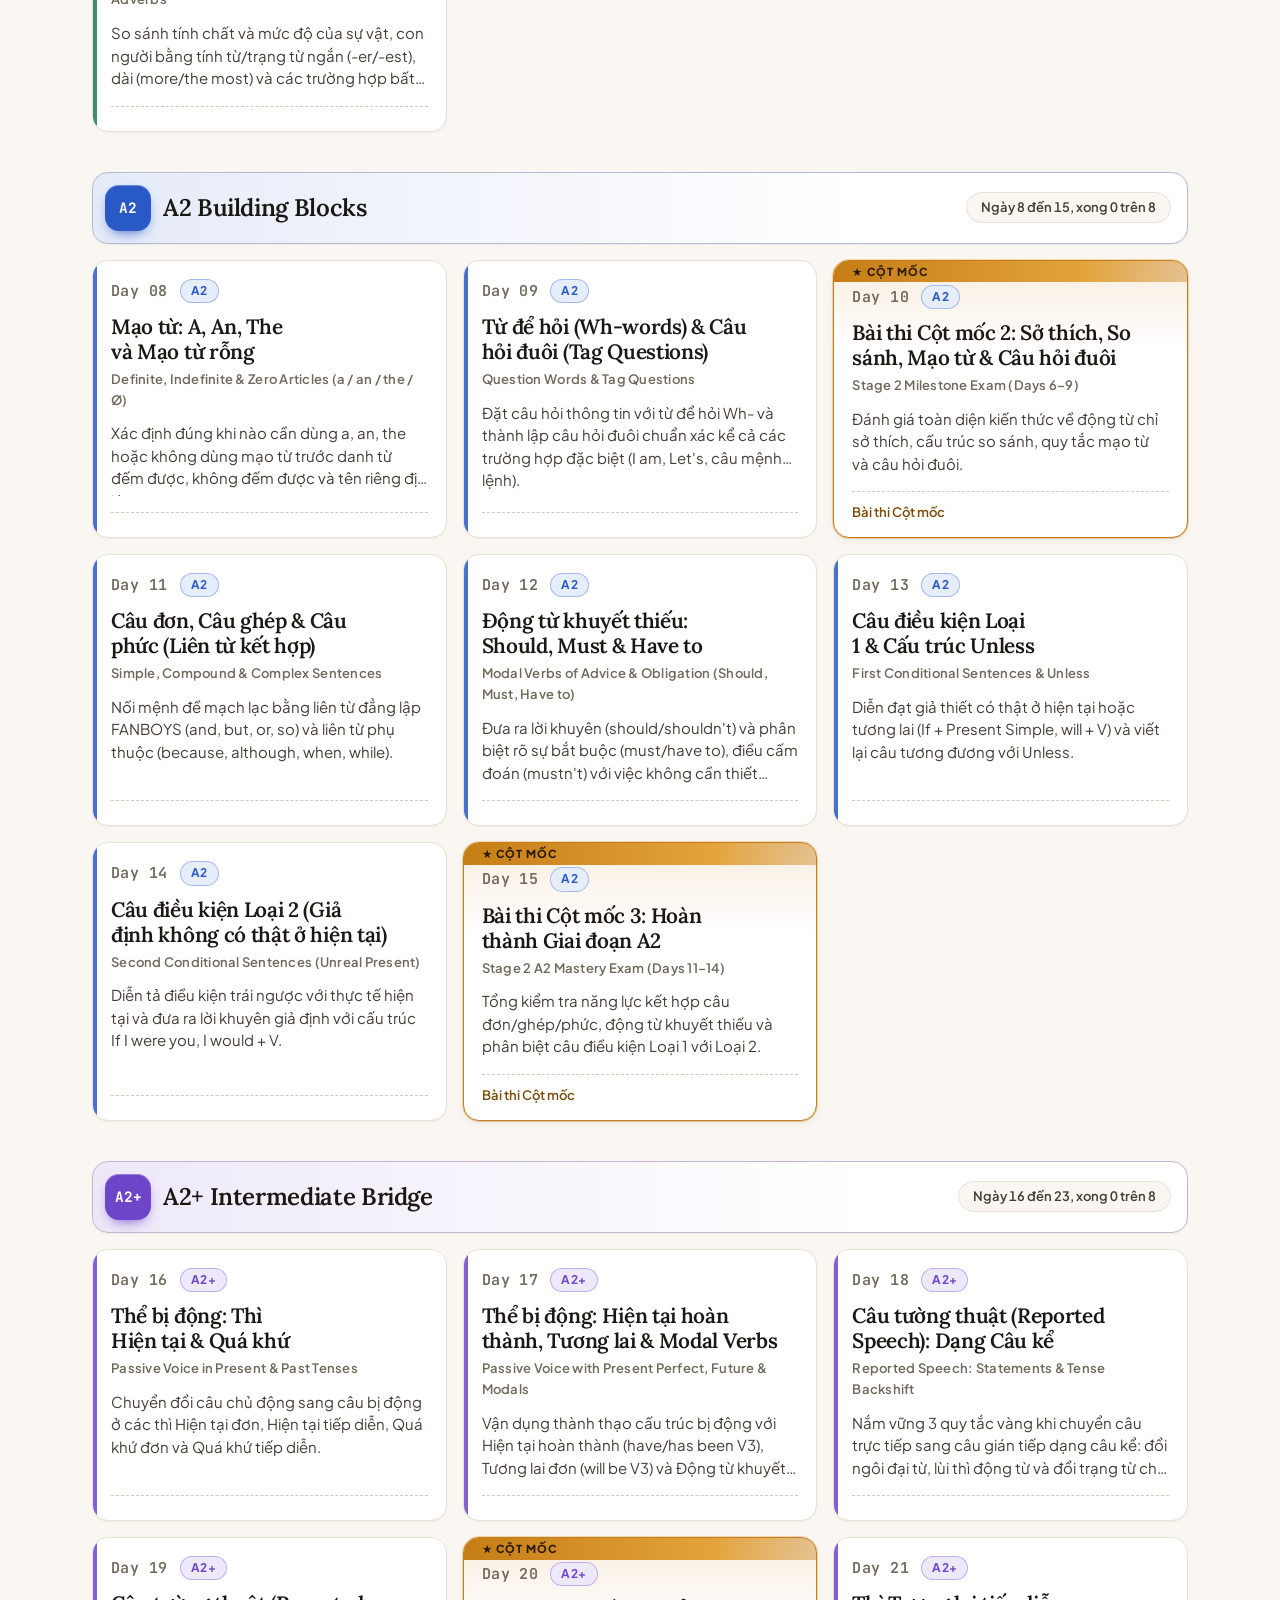
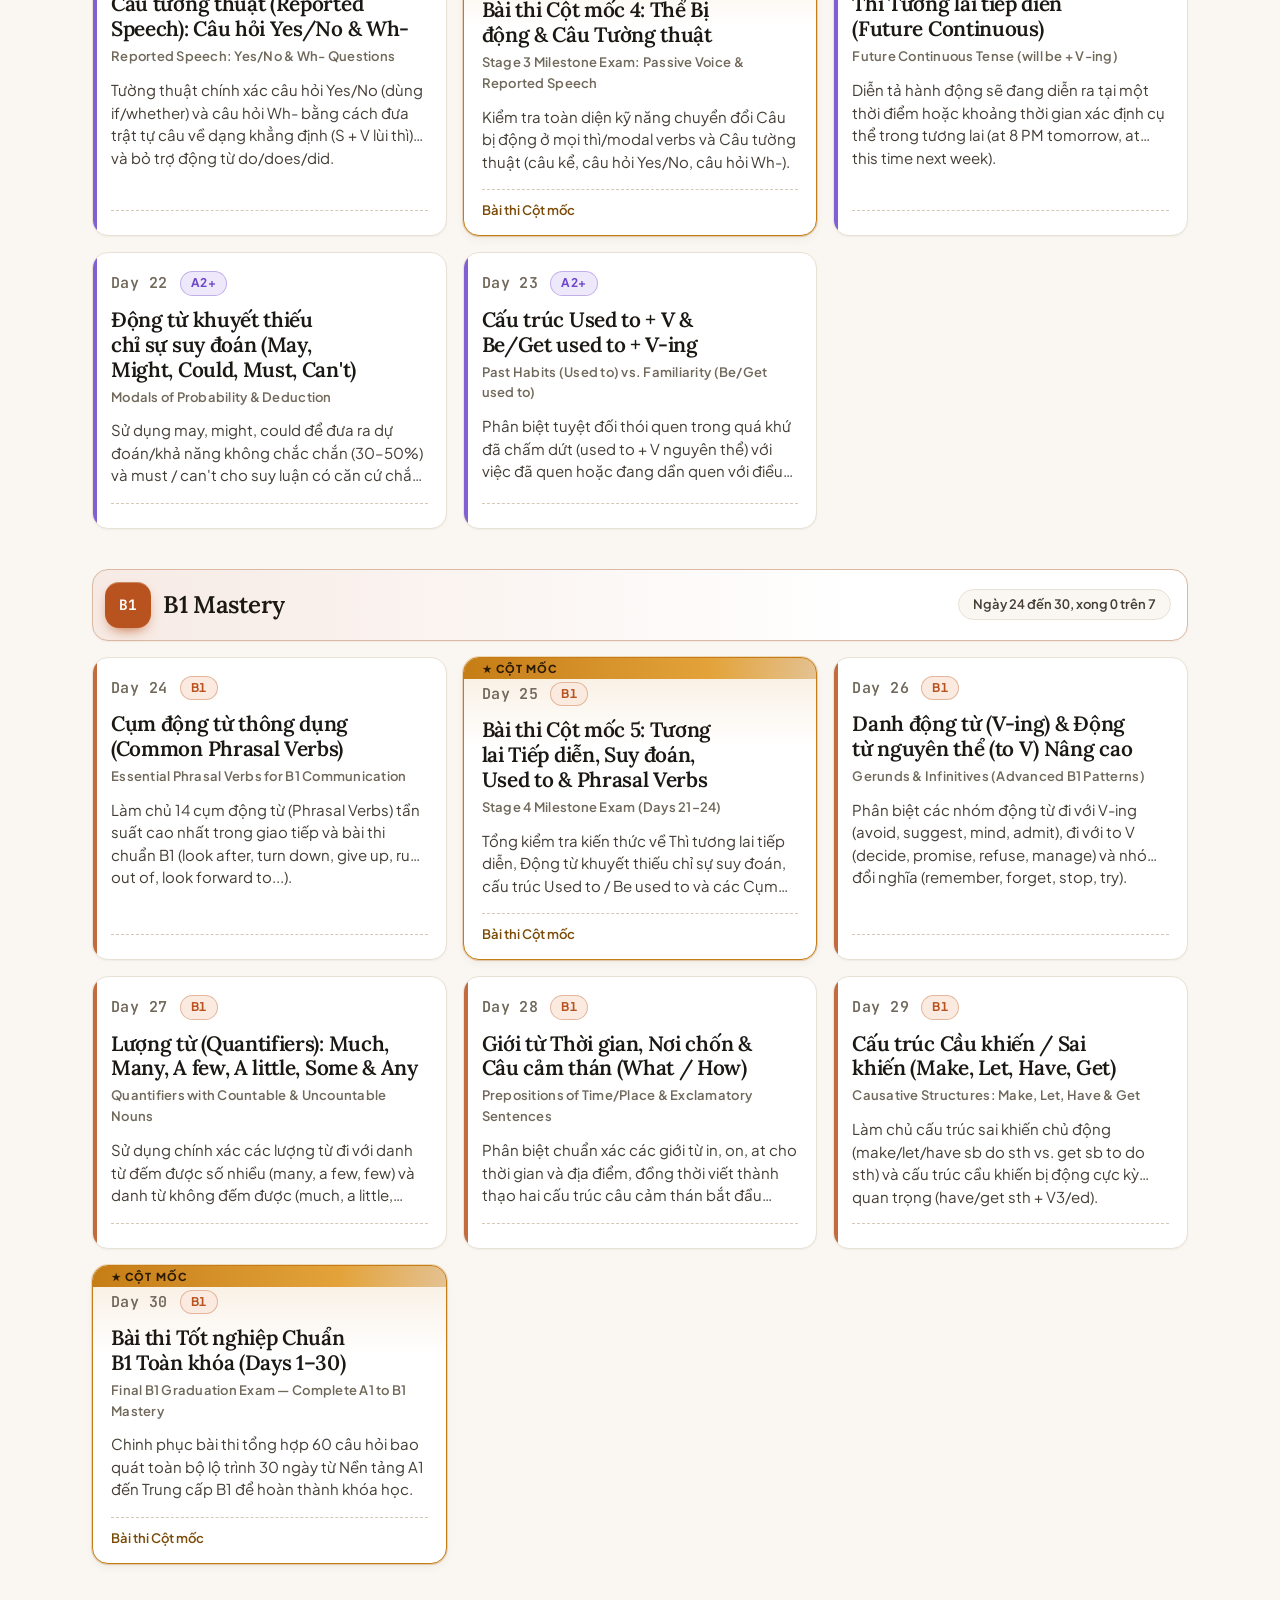
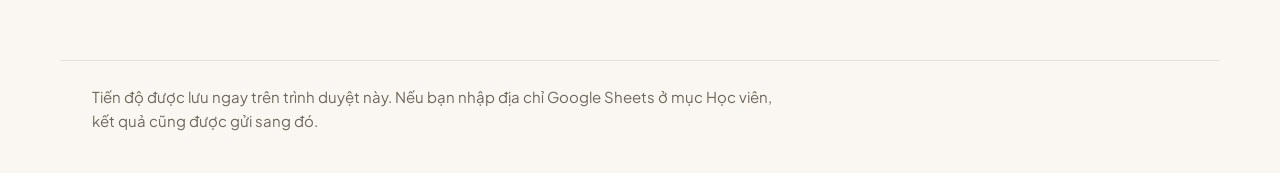
==== commit 5caf943a: "fix & redesign: deduplicate 422 vocab, multi-blank grading, PWA icons, and editorial UI" ====
--- a/index.html
+++ b/index.html
@@ -5,10 +5,12 @@
 <meta name="viewport" content="width=device-width, initial-scale=1">
 <title>English Learning App, lộ trình 30 ngày từ A1 đến B1</title>
 <meta name="description" content="Sổ bài tập tiếng Anh mỗi ngày: từ vựng, ngữ pháp, hội thoại và năm phần luyện tập, theo lộ trình 30 ngày từ A1 đến B1.">
+<link rel="icon" type="image/svg+xml" href="data:image/svg+xml,%3Csvg xmlns=%27http://www.w3.org/2000/svg%27 viewBox=%270 0 64 64%27%3E%3Cdefs%3E%3ClinearGradient id=%27g%27 x1=%270%27 y1=%270%27 x2=%271%27 y2=%271%27%3E%3Cstop offset=%270%27 stop-color=%27%23E0674B%27/%3E%3Cstop offset=%271%27 stop-color=%27%23A93A22%27/%3E%3C/linearGradient%3E%3C/defs%3E%3Crect width=%2764%27 height=%2764%27 rx=%2716%27 fill=%27url(%23g)%27/%3E%3Cpath d=%27M20 13h25v7H28v6h14v7H28v6h17v7H20z%27 fill=%27%23fff%27/%3E%3Crect x=%2720%27 y=%2755%27 width=%2725%27 height=%273.5%27 rx=%271.75%27 fill=%27%23F2B84B%27/%3E%3C/svg%3E">
 <link rel="manifest" href="manifest.json">
+<meta name="theme-color" content="#C84B31">
 <link rel="preconnect" href="https://fonts.googleapis.com">
 <link rel="preconnect" href="https://fonts.gstatic.com" crossorigin>
-<link href="https://fonts.googleapis.com/css2?family=JetBrains+Mono:wght@400;500&family=Lora:wght@400;500;600&family=Plus+Jakarta+Sans:wght@400;500;600&display=swap" rel="stylesheet">
+<link href="https://fonts.googleapis.com/css2?family=JetBrains+Mono:wght@400;500;600&family=Lora:ital,wght@0,400;0,500;0,600;0,700;1,400;1,500&family=Plus+Jakarta+Sans:wght@400;500;600;700;800&display=swap" rel="stylesheet">
 <link rel="stylesheet" href="assets/style.css">
 <script>
 (function () {
@@ -35,6 +37,7 @@
   <symbol id="i-book" viewBox="0 0 24 24"><path d="M5 4.5h10.5A3.5 3.5 0 0 1 19 8v11.5H8.5A3.5 3.5 0 0 1 5 16V4.5Z M5 16a3.5 3.5 0 0 1 3.5-3.5H19" fill="none" stroke="currentColor" stroke-width="1.8" stroke-linejoin="round"/></symbol>
   <symbol id="i-user" viewBox="0 0 24 24"><circle cx="12" cy="8.5" r="3.6" fill="none" stroke="currentColor" stroke-width="1.8"/><path d="M4.5 20a7.5 7.5 0 0 1 15 0" fill="none" stroke="currentColor" stroke-width="1.8" stroke-linecap="round"/></symbol>
   <symbol id="i-search" viewBox="0 0 24 24"><circle cx="10.5" cy="10.5" r="6" fill="none" stroke="currentColor" stroke-width="1.9"/><path d="m15 15 5 5" fill="none" stroke="currentColor" stroke-width="1.9" stroke-linecap="round"/></symbol>
+  <symbol id="i-flame" viewBox="0 0 24 24"><path d="M12.5 2.5c.4 3-1.2 4.6-2.7 6.2C8.3 10.3 7 12 7 14.6A5.2 5.2 0 0 0 12.2 20a5.2 5.2 0 0 0 5.3-5.2c0-2.2-1-3.6-2.1-4.9-.3 1.1-.9 1.8-1.6 2.2.5-3.6-.1-6.7-1.3-9.6Z" fill="currentColor"/></symbol>
   <symbol id="i-sync" viewBox="0 0 24 24"><path d="M19.5 12a7.5 7.5 0 0 1-13 5M4.5 12a7.5 7.5 0 0 1 13-5M17.5 3v4h-4M6.5 21v-4h4" fill="none" stroke="currentColor" stroke-width="1.8" stroke-linecap="round" stroke-linejoin="round"/></symbol>
 </svg>
 
@@ -43,16 +46,23 @@
 <header class="topbar">
   <div class="topbar-inner">
     <a class="brand" href="index.html" aria-label="English Learning App, trang chủ">
-      <span class="brand-name">English Learning App</span>
-      <span class="brand-sub">A1 to B1 Daily Workbook</span>
+      <span class="brand-emblem" aria-hidden="true">
+        <svg viewBox="0 0 64 64" focusable="false"><path d="M20 13h25v7H28v6h14v7H28v6h17v7H20z" fill="currentColor"/><rect x="20" y="55" width="25" height="3.5" rx="1.75" fill="#F2B84B"/></svg>
+      </span>
+      <span class="brand-text">
+        <span class="brand-name">English Learning App</span>
+        <span class="brand-sub">A1 to B1 Daily Workbook</span>
+      </span>
     </a>
 
     <dl class="stats" aria-label="Tiến độ của bạn">
-      <div class="stat">
+      <div class="stat stat-streak">
+        <svg class="icon stat-icon" aria-hidden="true"><use href="#i-flame"/></svg>
         <dt class="stat-label">Chuỗi ngày</dt>
         <dd class="stat-value" id="streak-count">0</dd>
       </div>
-      <div class="stat">
+      <div class="stat stat-done">
+        <svg class="icon stat-icon" aria-hidden="true"><use href="#i-check"/></svg>
         <dt class="stat-label">Bài đã xong</dt>
         <dd class="stat-value" id="completed-count">0</dd>
       </div>
@@ -159,13 +169,15 @@
         <input class="input" id="vocab-search" type="search" placeholder="Tìm từ hoặc nghĩa tiếng Việt" autocomplete="off">
       </div>
       <div class="field">
-        <label class="field-label" for="vocab-cefr-filter">Cấp độ</label>
+        <label class="field-label" for="vocab-cefr-filter">Lọc theo</label>
         <select class="input" id="vocab-cefr-filter">
           <option value="all">Tất cả</option>
           <option value="A1">A1</option>
           <option value="A2">A2</option>
           <option value="A2+">A2+</option>
           <option value="B1">B1</option>
+          <option value="mastered">Đã thuộc</option>
+          <option value="unmastered">Chưa thuộc</option>
         </select>
       </div>
       <p class="modal-count" id="vocab-count" aria-live="polite"></p>
--- a/assets/style.css
+++ b/assets/style.css
@@ -1,61 +1,119 @@
-/* Hallmark · shape: Study Desk and Workbook (one hero sheet for today, a 30-day index set in four CEFR stages; lessons as four tabbed workbook pages) · genre: editorial · theme: custom (exercise-book paper) · job: try, open today's English lesson and track the 30-day A1 to B1 roadmap · idea: "a daily English workbook that behaves like a printed exercise book: warm paper, ink rules, one vermilion margin line, correct answers in green and mistakes in crimson" · vibe: "quiet, tactile, printed, studious, unhurried"
- * paper: oklch(97.6% 0.008 85) · accent: oklch(55.5% 0.158 36) · display: Newsreader · body: Plus Jakarta Sans (JetBrains Mono for IPA, day numbers and grammar formulas) · hero: the day numeral set huge in the book's margin beside the lesson title, goal, four-part checklist and one primary action · nav: sticky top rule with the wordmark, the two real counters and three tools, no inline links · footer: a single honest line about where progress is stored · imagery: none (type and ruled paper only) · signature: the vermilion margin line and the oversized day numeral on today's sheet
- * axes: warm-paper/serif-roman/vermilion · posture: restrained · contrast: pass · fold: pass · v2.0.0 */
-/* Hallmark · pre-emit critique: P4 H4 E4 S4 R4 V3 · weakest: V, the roadmap is a plain card index; the exam days switch to a dashed vermilion border so milestones read as stamped pages rather than another card */
-/* Hallmark · dismissed F7 · buttons, inputs, word cards and day cards share one 4px radius and one 1px stone rule on purpose so the workbook reads as one printed system of ruled boxes */
-/* Material notes: paper #FAF7F2 / #F2ECE1 / #FFFFFF, warm stone rules, charcoal ink #18181B, vermilion #C84B31 spent only on the primary action, the margin line, the active tab and progress fills. Forest green marks correct answers, crimson marks errors, never decoration. Dark mode is [data-theme="dark"] on html: #111315 ground, #1A1D21 sheets. No blur, no gradients, no glass, no emoji icons: icons are an inline SVG sprite. */
-
+/* English Learning App · "Editorial Workbook Studio" design system
+ *
+ * Warm ivory paper (light) / obsidian slate (dark), terracotta primary, emerald for correct,
+ * amber for milestones, one colour per CEFR level. Type: Lora (display), Plus Jakarta Sans (UI),
+ * JetBrains Mono (IPA, numerals, formulas). Icons come from the inline SVG sprite.
+ * Theme is [data-theme="dark"] on <html>. Never edit class names that assets/*.js render.
+ */
+
+/* ============================================================
+   1. Tokens
+   ============================================================ */
 :root {
   --space-3xs: 2px; --space-2xs: 4px; --space-xs: 8px; --space-sm: 12px; --space-md: 16px; --space-lg: 24px; --space-xl: 40px; --space-2xl: 64px; --space-3xl: 96px;
   --text-xs: 0.8125rem; --text-sm: 0.9375rem; --text-md: 1rem; --text-lg: 1.1875rem; --text-xl: 1.5rem; --text-2xl: 1.875rem;
-  --text-title: clamp(1.75rem, 2.4vw + 1rem, 2.75rem); --text-display: clamp(4.5rem, 9vw, 7.5rem);
+  --text-title: clamp(1.75rem, 2.2vw + 1rem, 2.6rem); --text-display: clamp(5rem, 10vw, 8rem);
   --ease-out: cubic-bezier(0.16, 1, 0.3, 1);
-  --dur-micro: 120ms; --dur-short: 200ms;
-  --container: 1120px; --gutter: 32px;
+  --ease-flip: cubic-bezier(0.22, 1, 0.36, 1);
+  --dur-micro: 140ms; --dur-short: 220ms; --dur-long: 700ms;
+  --container: 1160px; --gutter: 32px;
+  --topbar-h: 72px;
   --z-sticky: 200; --z-sticky-nav: 300; --z-modal: 400;
 
-  --color-paper: #FAF7F2; --color-paper-2: #F2ECE1; --color-card: #FFFDF9;
-  --color-ink: #18181B; --color-ink-2: #3F3B35; --color-muted: #6A6356;
-  --color-rule: #E2D9C8; --color-rule-strong: #B8AC96;
-  --color-accent: #C84B31; --color-accent-hover: #A93A22; --color-accent-ink: #FFFDF9; --color-accent-soft: #F7E4DC;
-  --color-correct: #1B7A43; --color-correct-soft: #E2F0E6;
-  --color-wrong: #B91C1C; --color-wrong-soft: #F8E3E1;
-  --color-highlight: #FBEFB8;
-  --color-focus: #18181B;
-  --color-scrim: rgba(24, 24, 27, 0.45);
-  --shadow-sheet: 0 1px 0 rgba(24, 24, 27, 0.06), 0 8px 24px -12px rgba(24, 24, 27, 0.22);
+  /* surfaces */
+  --color-paper: #FAF7F2; --color-paper-2: #F3EEE4; --color-card: #FFFFFF; --color-card-2: #FFFDF9;
+  --color-ink: #1B1814; --color-ink-2: #433D34; --color-muted: #70685A;
+  --color-rule: #E8E1D5; --color-rule-strong: #D3C9B6;
+  --color-glass: rgba(250, 247, 242, 0.78);
+
+  /* brand + semantic */
+  --color-accent: #C84B31; --color-accent-2: #A93A22; --color-accent-hover: #AF3E26; --color-accent-ink: #FFFFFF; --color-accent-soft: #FBE9E2;
+  --color-correct: #1F7A54; --color-correct-soft: #E3F2EA;
+  --color-wrong: #B42318; --color-wrong-soft: #FBE7E4;
+  --color-amber: #C67D15; --color-amber-soft: #FBF0D9; --color-amber-ink: #7A4A06;
+  --color-highlight: #FBEBB5;
+  --color-focus: #C84B31;
+  --color-scrim: rgba(27, 24, 20, 0.42);
+  --eng-primary: var(--color-accent);
+
+  /* CEFR palette */
+  --cefr-a1: #1F7A54; --cefr-a1-soft: #E3F2EA;
+  --cefr-a2: #2859C5; --cefr-a2-soft: #E6EDFB;
+  --cefr-a2p: #6D45C9; --cefr-a2p-soft: #EEE8FB;
+  --cefr-b1: #B8521E; --cefr-b1-soft: #FBEADF;
+
+  /* elevation */
+  --shadow-xs: 0 1px 2px rgba(60, 40, 15, 0.06);
+  --shadow-sm: 0 1px 2px rgba(60, 40, 15, 0.06), 0 4px 12px -4px rgba(60, 40, 15, 0.10);
+  --shadow-md: 0 2px 4px rgba(60, 40, 15, 0.05), 0 12px 28px -10px rgba(60, 40, 15, 0.18);
+  --shadow-lg: 0 4px 8px rgba(60, 40, 15, 0.05), 0 24px 56px -16px rgba(60, 40, 15, 0.28);
+  --shadow-sheet: var(--shadow-md);
+  --shadow-accent: 0 1px 0 rgba(255, 255, 255, 0.25) inset, 0 8px 20px -6px rgba(200, 75, 49, 0.55);
 
   --font-display: "Lora", "Newsreader", "Iowan Old Style", Georgia, serif;
   --font-body: "Plus Jakarta Sans", ui-sans-serif, system-ui, "Segoe UI", sans-serif;
   --font-mono: "JetBrains Mono", ui-monospace, "SFMono-Regular", Consolas, monospace;
 
-  --radius: 4px; --radius-sheet: 6px;
+  --radius: 10px; --radius-sm: 8px; --radius-lg: 16px; --radius-sheet: 20px; --radius-pill: 999px;
   color-scheme: light;
 }
 
 [data-theme="dark"] {
-  --color-paper: #111315; --color-paper-2: #16191C; --color-card: #1A1D21;
-  --color-ink: #F1EDE4; --color-ink-2: #D0CABD; --color-muted: #9E9889;
-  --color-rule: #2A2E33; --color-rule-strong: #484D55;
-  --color-accent: #E2674B; --color-accent-hover: #EE8269; --color-accent-ink: #111315; --color-accent-soft: #2E1C17;
-  --color-correct: #55C487; --color-correct-soft: #15281D;
-  --color-wrong: #F28B82; --color-wrong-soft: #2E1A19;
-  --color-highlight: #3A3418;
-  --color-focus: #F1EDE4;
-  --color-scrim: rgba(0, 0, 0, 0.6);
-  --shadow-sheet: 0 1px 0 rgba(0, 0, 0, 0.5), 0 8px 24px -12px rgba(0, 0, 0, 0.8);
+  --color-paper: #0F141C; --color-paper-2: #141B26; --color-card: #171E29; --color-card-2: #1B2431;
+  --color-ink: #EEF1F6; --color-ink-2: #CBD2DE; --color-muted: #94A0B4;
+  --color-rule: #222B3A; --color-rule-strong: #34415A;
+  --color-glass: rgba(15, 20, 28, 0.74);
+
+  --color-accent: #E5694D; --color-accent-2: #C84B31; --color-accent-hover: #F07F65; --color-accent-ink: #1A0D09; --color-accent-soft: #34201C;
+  --color-correct: #4CC38A; --color-correct-soft: #12281F;
+  --color-wrong: #F2877E; --color-wrong-soft: #321C1C;
+  --color-amber: #E9A23B; --color-amber-soft: #2E2411; --color-amber-ink: #F3C77E;
+  --color-highlight: #3B3416;
+  --color-focus: #F0866D;
+  --color-scrim: rgba(3, 6, 12, 0.66);
+
+  --cefr-a1: #4CC38A; --cefr-a1-soft: #12281F;
+  --cefr-a2: #7EA2F5; --cefr-a2-soft: #16213A;
+  --cefr-a2p: #B297F2; --cefr-a2p-soft: #231C3D;
+  --cefr-b1: #F0A06B; --cefr-b1-soft: #33211A;
+
+  --shadow-xs: 0 1px 2px rgba(0, 0, 0, 0.4);
+  --shadow-sm: 0 1px 2px rgba(0, 0, 0, 0.4), 0 4px 12px -4px rgba(0, 0, 0, 0.55);
+  --shadow-md: 0 2px 4px rgba(0, 0, 0, 0.35), 0 12px 28px -10px rgba(0, 0, 0, 0.7);
+  --shadow-lg: 0 4px 8px rgba(0, 0, 0, 0.4), 0 24px 56px -16px rgba(0, 0, 0, 0.85);
+  --shadow-accent: 0 1px 0 rgba(255, 255, 255, 0.18) inset, 0 8px 22px -6px rgba(229, 105, 77, 0.5);
   color-scheme: dark;
 }
 
-/* base */
+/* CEFR colour scoping: any element carrying a level sets --cefr / --cefr-soft for itself and its children */
+[data-cefr="A1"], .stage[data-stage="1"] { --cefr: var(--cefr-a1); --cefr-soft: var(--cefr-a1-soft); }
+[data-cefr="A2"], .stage[data-stage="2"] { --cefr: var(--cefr-a2); --cefr-soft: var(--cefr-a2-soft); }
+[data-cefr="A2+"], .stage[data-stage="3"] { --cefr: var(--cefr-a2p); --cefr-soft: var(--cefr-a2p-soft); }
+[data-cefr="B1"], .stage[data-stage="4"] { --cefr: var(--cefr-b1); --cefr-soft: var(--cefr-b1-soft); }
+.today:has(#today-cefr[data-cefr="A1"]) { --cefr: var(--cefr-a1); }
+.today:has(#today-cefr[data-cefr="A2"]) { --cefr: var(--cefr-a2); }
+.today:has(#today-cefr[data-cefr="A2+"]) { --cefr: var(--cefr-a2p); }
+.today:has(#today-cefr[data-cefr="B1"]) { --cefr: var(--cefr-b1); }
+
+/* ============================================================
+   2. Base
+   ============================================================ */
 *, *::before, *::after { box-sizing: border-box; }
 html, body { overflow-x: clip; }
-html { scroll-padding-top: 88px; scrollbar-color: var(--color-rule-strong) var(--color-paper); }
-body { margin: 0; min-height: 100dvh; background: var(--color-paper); color: var(--color-ink); font-family: var(--font-body); font-size: var(--text-md); line-height: 1.6; -webkit-font-smoothing: antialiased; caret-color: var(--color-accent); }
+html { scroll-padding-top: calc(var(--topbar-h) + 24px); scrollbar-color: var(--color-rule-strong) var(--color-paper); }
+body {
+  margin: 0; min-height: 100dvh; background-color: var(--color-paper); color: var(--color-ink);
+  background-image: radial-gradient(900px 420px at 88% -80px, rgba(200, 75, 49, 0.07), transparent 70%), radial-gradient(700px 400px at -5% 12%, rgba(198, 125, 21, 0.05), transparent 70%);
+  background-repeat: no-repeat;
+  font-family: var(--font-body); font-size: var(--text-md); line-height: 1.6; -webkit-font-smoothing: antialiased; caret-color: var(--color-accent);
+}
+[data-theme="dark"] body {
+  background-image: radial-gradient(900px 420px at 88% -80px, rgba(229, 105, 77, 0.10), transparent 70%), radial-gradient(700px 400px at -5% 12%, rgba(126, 162, 245, 0.07), transparent 70%);
+}
 ::selection { background: var(--color-accent-soft); color: var(--color-ink); }
 :focus-visible { outline: 2px solid var(--color-focus); outline-offset: 2px; }
 a { color: inherit; text-decoration-thickness: 1px; text-underline-offset: 0.16em; }
-h1, h2, h3 { margin: 0; font-family: var(--font-display); font-weight: 500; font-synthesis: none; letter-spacing: -0.012em; line-height: 1.12; color: var(--color-ink); overflow-wrap: break-word; min-width: 0; text-wrap: balance; }
+h1, h2, h3 { margin: 0; font-family: var(--font-display); font-weight: 600; font-synthesis: none; letter-spacing: -0.015em; line-height: 1.15; color: var(--color-ink); overflow-wrap: break-word; min-width: 0; text-wrap: balance; }
 p, ul, ol, dl, dd { margin: 0; }
 ul, ol { padding: 0; list-style: none; }
 p { text-wrap: pretty; }
@@ -72,373 +130,789 @@
 .skip-link:focus-visible { top: var(--space-md); }
 .notice { margin-top: var(--space-lg); padding: var(--space-md); border: 1px solid var(--color-wrong); background: var(--color-wrong-soft); border-radius: var(--radius); }
 
-/* controls */
-.btn { display: inline-flex; align-items: center; justify-content: center; gap: var(--space-xs); min-height: 44px; padding: 0 var(--space-md); border: 1px solid var(--color-rule-strong); border-radius: var(--radius); background: transparent; color: var(--color-ink); font-weight: 500; font-size: var(--text-sm); line-height: 1.2; text-decoration: none; cursor: pointer; transition: background-color var(--dur-micro) var(--ease-out), border-color var(--dur-micro) var(--ease-out), transform var(--dur-micro) var(--ease-out); }
-.btn:hover { background: var(--color-paper-2); border-color: var(--color-ink); }
-.btn:active { transform: translateY(1px); }
-.btn:disabled, .btn[aria-disabled="true"] { background: var(--color-paper-2); color: var(--color-muted); border-color: var(--color-rule); cursor: not-allowed; transform: none; }
-.btn[aria-pressed="true"]:not(.btn-primary) { background: var(--color-paper-2); border-color: var(--color-ink); }
-.btn-primary { background: var(--color-accent); border-color: var(--color-accent); color: var(--color-accent-ink); }
-.btn-primary:hover { background: var(--color-accent-hover); border-color: var(--color-accent-hover); }
-.btn-ghost { background: transparent; }
+/* ============================================================
+   3. Controls
+   ============================================================ */
+.btn {
+  position: relative; display: inline-flex; align-items: center; justify-content: center; gap: var(--space-xs);
+  min-height: 44px; padding: 0 var(--space-md); border: 1px solid var(--color-rule-strong); border-radius: var(--radius);
+  background: var(--color-card); color: var(--color-ink); box-shadow: var(--shadow-xs);
+  font-weight: 600; font-size: var(--text-sm); line-height: 1.2; text-decoration: none; cursor: pointer; user-select: none;
+  transition: background-color var(--dur-micro) var(--ease-out), border-color var(--dur-micro) var(--ease-out), box-shadow var(--dur-short) var(--ease-out), transform var(--dur-micro) var(--ease-out), color var(--dur-micro) var(--ease-out);
+}
+.btn:hover { background: var(--color-paper-2); border-color: var(--color-ink-2); transform: translateY(-1px); box-shadow: var(--shadow-sm); }
+.btn:active { transform: translateY(0); box-shadow: none; }
+.btn:disabled, .btn[aria-disabled="true"] { background: var(--color-paper-2); color: var(--color-muted); border-color: var(--color-rule); box-shadow: none; cursor: not-allowed; transform: none; opacity: 0.7; }
+.btn[aria-pressed="true"]:not(.btn-primary) { background: var(--color-accent-soft); border-color: var(--color-accent); color: var(--color-accent); }
+.btn .icon { transition: transform var(--dur-short) var(--ease-out); }
+.btn-primary {
+  background: linear-gradient(180deg, var(--color-accent) 0%, var(--color-accent-2) 100%); border-color: var(--color-accent-2); color: var(--color-accent-ink);
+  box-shadow: var(--shadow-accent);
+}
+.btn-primary:hover { background: linear-gradient(180deg, var(--color-accent-hover) 0%, var(--color-accent) 100%); border-color: var(--color-accent); transform: translateY(-2px); box-shadow: 0 1px 0 rgba(255, 255, 255, 0.3) inset, 0 14px 26px -8px rgba(200, 75, 49, 0.65); }
+.btn-primary[aria-pressed="true"] { color: var(--color-accent-ink); background: var(--color-accent-2); }
+.btn-primary:hover .icon-arrow, .btn-primary:hover .icon { transform: translateX(3px); }
+.btn-ghost { background: transparent; box-shadow: none; }
+.btn-ghost:hover { background: var(--color-card); }
 .btn-icon { width: 44px; padding: 0; }
 .btn-sm { min-height: 36px; padding: 0 var(--space-sm); font-size: var(--text-xs); }
 .btn-sm.btn-icon { width: 36px; padding: 0; }
-.btn-lg { min-height: 52px; padding: 0 var(--space-lg); font-size: var(--text-md); }
-
-
-.input { width: 100%; min-height: 44px; padding: 0 var(--space-sm); border: 1px solid var(--color-rule-strong); border-radius: var(--radius); background: var(--color-card); color: var(--color-ink); font-size: var(--text-md); transition: border-color var(--dur-micro) var(--ease-out); }
-.input::placeholder { color: var(--color-muted); }
-.input:hover { border-color: var(--color-ink); }
-.input:focus-visible { outline: 2px solid var(--color-focus); outline-offset: 1px; border-color: var(--color-ink); }
+.btn-lg { min-height: 56px; padding: 0 28px; font-size: var(--text-md); border-radius: 14px; letter-spacing: 0.005em; }
+
+.input {
+  width: 100%; min-height: 44px; padding: 0 var(--space-md); border: 1px solid var(--color-rule-strong); border-radius: var(--radius);
+  background: var(--color-card); color: var(--color-ink); font-size: var(--text-md); box-shadow: var(--shadow-xs) inset;
+  transition: border-color var(--dur-micro) var(--ease-out), box-shadow var(--dur-short) var(--ease-out), background-color var(--dur-micro) var(--ease-out);
+}
+.input::placeholder { color: var(--color-muted); opacity: 0.85; }
+.input:hover { border-color: var(--color-ink-2); }
+.input:focus-visible { outline: none; border-color: var(--color-accent); box-shadow: 0 0 0 4px color-mix(in srgb, var(--color-accent) 22%, transparent); }
 .input:disabled { background: var(--color-paper-2); color: var(--color-muted); border-color: var(--color-rule); cursor: not-allowed; }
 .input-mono { font-family: var(--font-mono); font-size: var(--text-sm); }
-select.input { padding-right: var(--space-xs); }
+select.input { padding-right: var(--space-xs); cursor: pointer; }
 .field { display: grid; gap: var(--space-2xs); min-width: 0; }
-.field-label { font-size: var(--text-xs); font-weight: 500; color: var(--color-ink-2); }
+.field-label { font-size: var(--text-xs); font-weight: 600; color: var(--color-ink-2); letter-spacing: 0.02em; }
 .field-hint { font-size: var(--text-xs); color: var(--color-muted); }
 .field-search { position: relative; }
-.field-search .icon { position: absolute; left: var(--space-sm); top: 50%; translate: 0 -50%; color: var(--color-muted); pointer-events: none; }
-.field-search .input { padding-left: var(--space-xl); }
-
-.cefr-tag { display: inline-block; padding: var(--space-3xs) var(--space-xs); border: 1px solid var(--color-rule-strong); border-radius: 3px; font-size: var(--text-xs); font-weight: 600; line-height: 1.5; font-variant-numeric: tabular-nums; color: var(--color-ink-2); background: transparent; white-space: nowrap; }
-
-.meter { display: block; height: 6px; border-radius: 3px; background: var(--color-rule); overflow: hidden; }
-.meter-fill { display: block; height: 100%; width: 0; background: var(--color-accent); border-radius: 3px; }
-
-.empty { padding: var(--space-xl) var(--space-md); text-align: center; color: var(--color-muted); border: 1px dashed var(--color-rule-strong); border-radius: var(--radius); }
-
-/* top bar */
-.topbar { z-index: var(--z-sticky-nav); background: var(--color-paper); border-bottom: 1px solid var(--color-rule-strong); }
-.topbar-inner { display: flex; align-items: center; gap: var(--space-lg); max-width: var(--container); margin-inline: auto; padding: var(--space-sm) var(--gutter); min-height: 68px; }
-.brand { display: grid; text-decoration: none; line-height: 1.15; margin-right: auto; }
-.brand-name { font-family: var(--font-display); font-size: var(--text-xl); font-weight: 500; letter-spacing: -0.012em; }
-.brand-sub { font-size: var(--text-xs); color: var(--color-muted); }
-.stats { display: flex; align-items: stretch; gap: 0; }
-.stat { display: grid; align-content: center; padding: 0 var(--space-lg); border-left: 1px solid var(--color-rule); min-width: 0; }
-.stat-value { font-family: var(--font-mono); font-size: var(--text-xl); font-weight: 500; line-height: 1.1; font-variant-numeric: tabular-nums; order: -1; }
-.stat-label { font-size: var(--text-xs); color: var(--color-muted); white-space: nowrap; }
+.field-search .icon { position: absolute; left: 14px; top: 50%; translate: 0 -50%; color: var(--color-muted); pointer-events: none; width: 18px; height: 18px; }
+.field-search .input { padding-left: 42px; border-radius: var(--radius-pill); }
+.field-search:focus-within .icon { color: var(--color-accent); }
+
+.cefr-tag {
+  display: inline-flex; align-items: center; padding: 1px 10px; border: 1px solid color-mix(in srgb, var(--cefr, var(--color-ink-2)) 35%, transparent); border-radius: var(--radius-pill);
+  font-size: 0.75rem; font-weight: 700; letter-spacing: 0.04em; line-height: 1.7; font-variant-numeric: tabular-nums;
+  color: var(--cefr, var(--color-ink-2)); background: var(--cefr-soft, var(--color-paper-2)); white-space: nowrap;
+}
+
+.meter { display: block; height: 8px; border-radius: var(--radius-pill); background: var(--color-rule); overflow: hidden; box-shadow: 0 1px 2px rgba(0, 0, 0, 0.06) inset; }
+.meter-fill { display: block; height: 100%; width: 0; background: linear-gradient(90deg, var(--color-accent), var(--color-amber)); border-radius: var(--radius-pill); transition: width 600ms var(--ease-out); }
+
+.empty { padding: var(--space-xl) var(--space-md); text-align: center; color: var(--color-muted); border: 1.5px dashed var(--color-rule-strong); border-radius: var(--radius-lg); background: color-mix(in srgb, var(--color-card) 60%, transparent); }
+
+/* ============================================================
+   4. Top bar (glass)
+   ============================================================ */
+.topbar {
+  position: sticky; top: 0; z-index: var(--z-sticky-nav);
+  background: var(--color-glass); border-bottom: 1px solid var(--color-rule);
+  -webkit-backdrop-filter: blur(16px) saturate(1.5); backdrop-filter: blur(16px) saturate(1.5);
+  box-shadow: 0 1px 0 rgba(255, 255, 255, 0.4) inset, 0 6px 20px -14px rgba(60, 40, 15, 0.35);
+}
+[data-theme="dark"] .topbar { box-shadow: 0 1px 0 rgba(255, 255, 255, 0.04) inset, 0 8px 24px -14px rgba(0, 0, 0, 0.8); }
+.topbar-inner { display: flex; align-items: center; gap: var(--space-lg); max-width: var(--container); margin-inline: auto; padding: 0 var(--gutter); height: var(--topbar-h); }
+
+.brand { display: flex; align-items: center; gap: 12px; text-decoration: none; line-height: 1.15; margin-right: auto; min-width: 0; border-radius: var(--radius); }
+.brand-emblem {
+  position: relative; display: grid; place-items: center; flex: none; width: 42px; height: 42px; border-radius: 13px; color: #fff;
+  background: linear-gradient(145deg, #E0674B 0%, #C84B31 55%, #A93A22 100%);
+  box-shadow: 0 1px 0 rgba(255, 255, 255, 0.35) inset, 0 6px 14px -4px rgba(200, 75, 49, 0.6);
+  transition: transform var(--dur-short) var(--ease-out);
+}
+.brand-emblem svg { width: 26px; height: 26px; }
+.brand:hover .brand-emblem { transform: rotate(-6deg) scale(1.05); }
+.brand-text { display: grid; gap: 3px; min-width: 0; }
+.brand-name { font-family: var(--font-display); font-size: 1.3rem; font-weight: 700; letter-spacing: -0.02em; white-space: nowrap; }
+.brand-sub { line-height: 1.2; font-size: 0.6875rem; font-weight: 600; letter-spacing: 0.14em; text-transform: uppercase; color: var(--color-muted); white-space: nowrap; }
+
+.stats { display: flex; align-items: center; gap: var(--space-xs); }
+.stat {
+  display: grid; grid-template-columns: auto auto; grid-template-areas: "icon value" "icon label"; column-gap: 10px; align-items: center;
+  padding: 6px 16px 6px 8px; border: 1px solid var(--color-rule); border-radius: var(--radius-pill); background: var(--color-card); box-shadow: var(--shadow-xs); min-width: 0;
+}
+.stat-icon { grid-area: icon; width: 30px; height: 30px; padding: 6px; border-radius: 50%; color: var(--color-correct); background: var(--color-correct-soft); }
+.stat-streak .stat-icon { color: #E4570F; background: linear-gradient(145deg, #FFE7D3, #FFD2B0); box-shadow: 0 0 0 0 rgba(228, 87, 15, 0); }
+[data-theme="dark"] .stat-streak .stat-icon { color: #FF9A55; background: linear-gradient(145deg, #3A2417, #4A2A17); }
+.stat-value { grid-area: value; font-family: var(--font-mono); font-size: 1.125rem; font-weight: 600; line-height: 1.05; font-variant-numeric: tabular-nums; }
+.stat-label { grid-area: label; font-size: 0.6875rem; font-weight: 600; color: var(--color-muted); white-space: nowrap; letter-spacing: 0.02em; }
 .toolbar { display: flex; align-items: center; gap: var(--space-xs); }
+.toolbar .btn-ghost { background: var(--color-card); box-shadow: var(--shadow-xs); }
+.toolbar .btn-ghost:hover { background: var(--color-paper-2); }
+#theme-toggle .icon { transition: transform 500ms var(--ease-flip); }
+#theme-toggle:hover .icon { transform: rotate(35deg) scale(1.1); }
 .icon-sun { display: none; }
 [data-theme="dark"] .icon-sun { display: block; }
 [data-theme="dark"] .icon-moon { display: none; }
 
-/* study desk */
-.today { display: grid; grid-template-columns: minmax(0, 220px) minmax(0, 1fr); margin-top: var(--space-xl); background: var(--color-card); border: 1px solid var(--color-rule-strong); border-radius: var(--radius-sheet); box-shadow: var(--shadow-sheet); overflow: clip; }
-.today-margin { display: flex; flex-direction: column; justify-content: space-between; gap: var(--space-md); padding: var(--space-lg); background: var(--color-paper-2); border-right: 2px solid var(--color-accent); min-width: 0; }
-.today-margin-label { font-size: var(--text-xs); color: var(--color-muted); }
-.today-day { font-family: var(--font-mono); font-size: var(--text-display); font-weight: 500; line-height: 0.9; letter-spacing: -0.05em; font-variant-numeric: tabular-nums; color: var(--color-ink); overflow-wrap: anywhere; }
-.today-body { display: grid; gap: var(--space-md); padding: var(--space-xl) var(--space-xl) var(--space-lg); min-width: 0; align-content: start; }
-.today-label { display: flex; align-items: center; gap: var(--space-sm); font-size: var(--text-sm); font-weight: 500; color: var(--color-muted); }
-.today-title { font-size: var(--text-title); line-height: 1.08; }
-.today-goal { font-size: var(--text-lg); color: var(--color-ink-2); max-width: 56ch; line-height: 1.5; }
-.parts { display: grid; grid-template-columns: repeat(4, minmax(0, 1fr)); gap: var(--space-md); margin-top: var(--space-xs); padding-top: var(--space-md); border-top: 1px solid var(--color-ink); }
-.parts li { display: grid; grid-template-columns: auto 1fr; column-gap: var(--space-xs); row-gap: 0; align-items: baseline; min-width: 0; }
-.part-no { font-family: var(--font-mono); font-size: var(--text-sm); color: var(--color-muted); grid-row: span 2; }
-.part-name { font-weight: 600; font-size: var(--text-sm); }
-.part-note { grid-column: 2; font-size: var(--text-xs); color: var(--color-muted); }
-.today-actions { display: flex; align-items: center; gap: var(--space-md); flex-wrap: wrap; }
-.today-time { font-size: var(--text-sm); color: var(--color-muted); }
-
+/* ============================================================
+   5. Study desk: today hero
+   ============================================================ */
+.today {
+  --cefr: var(--cefr-a1);
+  position: relative; display: grid; grid-template-columns: minmax(0, 250px) minmax(0, 1fr); margin-top: var(--space-xl);
+  background: var(--color-card); border: 1px solid var(--color-rule); border-radius: var(--radius-sheet); box-shadow: var(--shadow-lg); overflow: clip;
+}
+.today-margin {
+  position: relative; display: flex; flex-direction: column; justify-content: space-between; gap: var(--space-md); padding: var(--space-lg); min-width: 0; color: #fff; isolation: isolate;
+  background: linear-gradient(160deg, #D9573B 0%, #C84B31 45%, #9C3520 100%);
+}
+[data-theme="dark"] .today-margin { background: linear-gradient(160deg, #C84B31 0%, #A33A22 50%, #6E2414 100%); }
+.today-margin::before {
+  content: ""; position: absolute; inset: 0; z-index: -1; opacity: 0.5;
+  background: repeating-linear-gradient(0deg, transparent 0 31px, rgba(255, 255, 255, 0.09) 31px 32px), radial-gradient(260px 220px at 100% 100%, rgba(255, 220, 160, 0.35), transparent 70%);
+}
+.today-margin::after { content: ""; position: absolute; top: 0; bottom: 0; right: 18px; width: 2px; background: rgba(255, 255, 255, 0.28); z-index: -1; }
+.today-margin-label {
+  align-self: flex-start; display: inline-flex; align-items: center; gap: 8px; padding: 5px 12px 5px 10px; border-radius: var(--radius-pill);
+  background: rgba(255, 255, 255, 0.18); border: 1px solid rgba(255, 255, 255, 0.35); font-size: 0.75rem; font-weight: 700; letter-spacing: 0.04em; color: #fff;
+  -webkit-backdrop-filter: blur(6px); backdrop-filter: blur(6px);
+}
+.today-margin-label::before { content: ""; width: 7px; height: 7px; border-radius: 50%; background: #FFE08A; box-shadow: 0 0 0 3px rgba(255, 224, 138, 0.3); animation: pulse-dot 2s ease-in-out infinite; }
+@keyframes pulse-dot { 0%, 100% { box-shadow: 0 0 0 3px rgba(255, 224, 138, 0.3); } 50% { box-shadow: 0 0 0 6px rgba(255, 224, 138, 0); } }
+.today-day {
+  font-family: var(--font-display); font-size: var(--text-display); font-weight: 600; line-height: 0.85; letter-spacing: -0.05em; font-variant-numeric: lining-nums tabular-nums;
+  color: #fff; text-shadow: 0 4px 24px rgba(80, 20, 8, 0.35); overflow-wrap: anywhere;
+}
+.today-day::before { content: "NGÀY"; display: block; margin-bottom: 10px; font-family: var(--font-body); font-size: 0.75rem; font-weight: 700; letter-spacing: 0.28em; opacity: 0.8; text-shadow: none; }
+.today-margin .cefr-tag, .today-cefr { align-self: flex-start; background: #fff; color: var(--cefr, var(--color-accent)); border-color: transparent; font-size: 0.8125rem; padding: 2px 14px; box-shadow: 0 4px 12px -2px rgba(60, 10, 0, 0.35); }
+[data-theme="dark"] .today-margin .cefr-tag, [data-theme="dark"] .today-cefr { background: #FFF6EE; color: #8A2E18; }
+.today-body { display: grid; gap: var(--space-md); padding: 36px 40px 32px; min-width: 0; align-content: start; background: radial-gradient(600px 260px at 100% 0, color-mix(in srgb, var(--color-accent) 7%, transparent), transparent 70%); }
+.today-label { display: flex; align-items: center; gap: var(--space-sm); font-size: var(--text-sm); font-weight: 600; color: var(--color-muted); }
+.today-title { font-size: var(--text-title); line-height: 1.1; }
+.today-goal { font-size: var(--text-lg); color: var(--color-ink-2); max-width: 58ch; line-height: 1.55; }
+.parts { display: grid; grid-template-columns: repeat(4, minmax(0, 1fr)); gap: var(--space-sm); margin-top: var(--space-xs); }
+.parts li {
+  position: relative; display: grid; grid-template-columns: auto 1fr; column-gap: 12px; row-gap: 2px; align-items: center; min-width: 0;
+  padding: 14px; border: 1px solid var(--color-rule); border-radius: 14px; background: var(--color-paper); transition: transform var(--dur-short) var(--ease-out), border-color var(--dur-short), box-shadow var(--dur-short);
+}
+.parts li:hover { transform: translateY(-3px); border-color: var(--color-rule-strong); box-shadow: var(--shadow-sm); }
+.part-no {
+  display: grid; place-items: center; width: 34px; height: 34px; grid-row: span 2; border-radius: 11px;
+  font-family: var(--font-mono); font-size: var(--text-sm); font-weight: 600; color: var(--part-c, var(--color-accent)); background: var(--part-s, var(--color-accent-soft));
+}
+.parts li:nth-child(1) { --part-c: var(--cefr-a2); --part-s: var(--cefr-a2-soft); }
+.parts li:nth-child(2) { --part-c: var(--cefr-a2p); --part-s: var(--cefr-a2p-soft); }
+.parts li:nth-child(3) { --part-c: var(--color-amber); --part-s: var(--color-amber-soft); }
+.parts li:nth-child(4) { --part-c: var(--color-accent); --part-s: var(--color-accent-soft); }
+.part-name { font-weight: 700; font-size: var(--text-sm); line-height: 1.25; align-self: end; }
+.part-note { grid-column: 2; font-size: 0.75rem; color: var(--color-muted); line-height: 1.35; align-self: start; display: -webkit-box; -webkit-line-clamp: 2; line-clamp: 2; -webkit-box-orient: vertical; overflow: hidden; }
+.today-actions { display: flex; align-items: center; gap: var(--space-md); flex-wrap: wrap; margin-top: var(--space-xs); }
+#today-start-btn .icon { width: 22px; height: 22px; transition: transform var(--dur-short) var(--ease-out); }
+#today-start-btn:hover .icon { transform: translateX(5px); }
+.today-time { display: inline-flex; align-items: center; gap: 8px; font-size: var(--text-sm); font-weight: 500; color: var(--color-muted); }
+.today-time:not(:empty)::before { content: ""; width: 16px; height: 16px; border: 2px solid var(--color-muted); border-radius: 50%; }
+
+/* ============================================================
+   6. Roadmap
+   ============================================================ */
 .roadmap { margin-top: var(--space-2xl); }
 .roadmap-head { display: flex; align-items: flex-end; justify-content: space-between; gap: var(--space-lg); flex-wrap: wrap; }
 .section-title { font-size: var(--text-title); }
-.roadmap-progress { display: flex; align-items: center; gap: var(--space-sm); font-size: var(--text-sm); color: var(--color-ink-2); font-variant-numeric: tabular-nums; }
+.section-title::after { content: ""; display: block; width: 48px; height: 4px; margin-top: 10px; border-radius: 4px; background: linear-gradient(90deg, var(--color-accent), var(--color-amber)); }
+.roadmap-progress { display: flex; align-items: center; gap: var(--space-sm); padding: 8px 16px; border: 1px solid var(--color-rule); border-radius: var(--radius-pill); background: var(--color-card); box-shadow: var(--shadow-xs); font-size: var(--text-sm); font-weight: 600; color: var(--color-ink-2); font-variant-numeric: tabular-nums; }
 .roadmap-progress .meter { width: 160px; }
-.filter-bar { display: flex; align-items: center; justify-content: space-between; gap: var(--space-md); flex-wrap: wrap; margin-top: var(--space-lg); }
-.filters { display: flex; gap: var(--space-xs); flex-wrap: wrap; }
-.chip { min-height: 40px; padding: 0 var(--space-md); border: 1px solid var(--color-rule-strong); border-radius: var(--radius); background: transparent; color: var(--color-ink); font-size: var(--text-sm); font-weight: 500; cursor: pointer; transition: background-color var(--dur-micro) var(--ease-out), border-color var(--dur-micro) var(--ease-out), color var(--dur-micro) var(--ease-out); }
-.chip:hover { border-color: var(--color-ink); background: var(--color-paper-2); }
-.chip:active { background: var(--color-rule); }
-.chip.is-active, .chip[aria-pressed="true"] { background: var(--color-ink); border-color: var(--color-ink); color: var(--color-paper); }
-.chip:disabled { background: var(--color-paper-2); color: var(--color-muted); border-color: var(--color-rule); cursor: not-allowed; }
+
+.filter-bar {
+  position: sticky; top: calc(var(--topbar-h) + 10px); z-index: var(--z-sticky);
+  display: flex; align-items: center; justify-content: space-between; gap: var(--space-md); flex-wrap: wrap; margin-top: var(--space-lg); padding: 10px 12px;
+  background: var(--color-glass); border: 1px solid var(--color-rule); border-radius: 18px; box-shadow: var(--shadow-md);
+  -webkit-backdrop-filter: blur(14px) saturate(1.4); backdrop-filter: blur(14px) saturate(1.4);
+}
+.filters { display: flex; gap: 6px; flex-wrap: wrap; }
+.chip {
+  min-height: 38px; padding: 0 16px; border: 1px solid transparent; border-radius: var(--radius-pill); background: transparent; color: var(--color-ink-2); font-size: var(--text-sm); font-weight: 600; cursor: pointer;
+  transition: background-color var(--dur-micro) var(--ease-out), color var(--dur-micro) var(--ease-out), transform var(--dur-micro) var(--ease-out), box-shadow var(--dur-short);
+}
+.chip:hover { background: var(--color-paper-2); color: var(--color-ink); }
+.chip:active { transform: scale(0.96); }
+.chip.is-active, .chip[aria-pressed="true"] { background: var(--color-ink); border-color: var(--color-ink); color: var(--color-paper); box-shadow: var(--shadow-sm); }
+.chip[data-stage="1"].is-active, .chip[data-stage="1"][aria-pressed="true"] { background: var(--cefr-a1); border-color: var(--cefr-a1); color: #fff; }
+.chip[data-stage="2"].is-active, .chip[data-stage="2"][aria-pressed="true"] { background: var(--cefr-a2); border-color: var(--cefr-a2); color: #fff; }
+.chip[data-stage="3"].is-active, .chip[data-stage="3"][aria-pressed="true"] { background: var(--cefr-a2p); border-color: var(--cefr-a2p); color: #fff; }
+.chip[data-stage="4"].is-active, .chip[data-stage="4"][aria-pressed="true"] { background: var(--cefr-b1); border-color: var(--cefr-b1); color: #fff; }
+.chip[data-stage="exam"].is-active, .chip[data-stage="exam"][aria-pressed="true"] { background: var(--color-amber); border-color: var(--color-amber); color: #2B1A02; }
+.chip[data-stage="completed"].is-active, .chip[data-stage="completed"][aria-pressed="true"] { background: var(--color-correct); border-color: var(--color-correct); color: #fff; }
+[data-theme="dark"] .chip[data-stage]:not([data-stage="all"]).is-active, [data-theme="dark"] .chip[data-stage]:not([data-stage="all"])[aria-pressed="true"] { color: #0F141C; }
+.chip:disabled { color: var(--color-muted); cursor: not-allowed; opacity: 0.6; }
 .filter-bar .field-search { width: min(100%, 320px); }
+.filter-bar .field-search .input { min-height: 40px; background: var(--color-paper); }
 
 #roadmap-container { margin-top: var(--space-sm); }
 .stage { margin-top: var(--space-xl); }
-.stage-head { display: flex; align-items: baseline; gap: var(--space-sm); flex-wrap: wrap; padding-top: var(--space-sm); border-top: 1px solid var(--color-ink); margin-bottom: var(--space-md); }
-.stage-title { font-size: var(--text-2xl); }
-.stage-range { margin-left: auto; font-size: var(--text-sm); color: var(--color-muted); }
-.day-list { display: grid; grid-template-columns: repeat(auto-fill, minmax(min(100%, 256px), 1fr)); gap: var(--space-md); }
+.stage-head {
+  display: flex; align-items: center; gap: var(--space-sm); flex-wrap: wrap; margin-bottom: var(--space-md); padding: 12px 16px 12px 12px;
+  border: 1px solid color-mix(in srgb, var(--cefr, var(--color-rule-strong)) 28%, var(--color-rule)); border-radius: var(--radius-lg);
+  background: linear-gradient(90deg, color-mix(in srgb, var(--cefr, var(--color-accent)) 12%, var(--color-card)) 0%, var(--color-card) 70%);
+  box-shadow: var(--shadow-xs);
+}
+.stage-head::before {
+  content: ""; flex: none; width: 46px; height: 46px; border-radius: 14px; display: grid; place-items: center;
+  font-family: var(--font-mono); font-size: 0.9rem; font-weight: 700; color: #fff; background: var(--cefr, var(--color-ink));
+  box-shadow: 0 1px 0 rgba(255, 255, 255, 0.3) inset, 0 6px 14px -6px var(--cefr, rgba(0, 0, 0, 0.5));
+}
+.stage[data-stage="1"] .stage-head::before { content: "A1"; }
+.stage[data-stage="2"] .stage-head::before { content: "A2"; }
+.stage[data-stage="3"] .stage-head::before { content: "A2+"; }
+.stage[data-stage="4"] .stage-head::before { content: "B1"; }
+[data-theme="dark"] .stage-head::before { color: #0F141C; }
+.stage-title { font-size: var(--text-xl); }
+.stage-range { margin-left: auto; padding: 4px 14px; border-radius: var(--radius-pill); background: var(--color-paper); border: 1px solid var(--color-rule); font-size: var(--text-xs); font-weight: 600; color: var(--color-ink-2); font-variant-numeric: tabular-nums; }
+
+.day-list { display: grid; grid-template-columns: repeat(auto-fill, minmax(min(100%, 280px), 1fr)); gap: var(--space-md); }
 .day-list > li { display: flex; min-width: 0; }
-.day-card { position: relative; display: grid; grid-template-columns: auto 1fr; grid-template-rows: auto; align-content: start; column-gap: var(--space-sm); row-gap: var(--space-2xs); width: 100%; padding: var(--space-md); background: var(--color-card); border: 1px solid var(--color-rule-strong); border-radius: var(--radius); text-decoration: none; color: inherit; transition: transform var(--dur-short) var(--ease-out), border-color var(--dur-micro) var(--ease-out), background-color var(--dur-micro) var(--ease-out); }
+.day-card {
+  position: relative; display: grid; grid-template-columns: auto 1fr; grid-template-rows: auto auto auto 1fr auto; align-content: stretch; column-gap: var(--space-sm); row-gap: var(--space-2xs); width: 100%;
+  padding: 18px 18px 14px; background: var(--color-card); border: 1px solid var(--color-rule); border-radius: var(--radius-lg); box-shadow: var(--shadow-xs);
+  text-decoration: none; color: inherit; overflow: hidden;
+  transition: transform var(--dur-short) var(--ease-out), border-color var(--dur-micro) var(--ease-out), box-shadow var(--dur-short) var(--ease-out), background-color var(--dur-micro) var(--ease-out);
+}
+.day-card::after { content: ""; position: absolute; left: 0; top: 0; bottom: 0; width: 4px; background: var(--cefr, var(--color-rule-strong)); opacity: 0.85; }
 .day-card > * { grid-column: 1 / -1; min-width: 0; }
 .day-card > .day-num { grid-column: 1; }
 .day-card > .cefr-tag { grid-column: 2; justify-self: start; align-self: center; }
-.day-card:hover { border-color: var(--color-ink); transform: translateY(-2px); }
-.day-card:active { transform: translateY(0); }
-.day-num { font-family: var(--font-mono); font-size: var(--text-lg); font-weight: 500; font-variant-numeric: tabular-nums; }
-.day-title { margin-top: var(--space-xs); font-family: var(--font-display); font-size: var(--text-xl); font-weight: 500; line-height: 1.15; letter-spacing: -0.012em; text-wrap: balance; }
-.day-title-en { font-size: var(--text-sm); color: var(--color-muted); }
+.day-card:hover { border-color: var(--color-rule-strong); transform: translateY(-4px); box-shadow: var(--shadow-md); }
+.day-card:active { transform: translateY(-1px); }
+.day-num { font-family: var(--font-mono); font-size: var(--text-sm); font-weight: 600; letter-spacing: 0.03em; color: var(--color-muted); font-variant-numeric: tabular-nums; }
+.day-title { margin-top: var(--space-xs); font-family: var(--font-display); font-size: 1.3rem; font-weight: 600; line-height: 1.2; letter-spacing: -0.015em; text-wrap: balance; }
+.day-title-en { font-size: var(--text-xs); font-weight: 600; letter-spacing: 0.02em; color: var(--color-muted); }
 .day-goal { margin-top: var(--space-xs); font-size: var(--text-sm); color: var(--color-ink-2); line-height: 1.5; display: -webkit-box; -webkit-line-clamp: 3; line-clamp: 3; -webkit-box-orient: vertical; overflow: hidden; }
-.day-meta { display: flex; align-items: center; justify-content: space-between; gap: var(--space-xs); margin-top: var(--space-sm); padding-top: var(--space-xs); border-top: 1px solid var(--color-rule); font-size: var(--text-xs); color: var(--color-muted); }
-.day-status { display: inline-flex; align-items: center; gap: var(--space-2xs); }
+.day-meta { display: flex; align-items: center; justify-content: space-between; gap: var(--space-xs); margin-top: var(--space-sm); padding-top: 10px; border-top: 1px dashed var(--color-rule-strong); font-size: var(--text-xs); font-weight: 600; color: var(--color-muted); }
+.day-status { display: inline-flex; align-items: center; gap: 6px; }
 .day-status .icon { width: 14px; height: 14px; }
-.day-score { font-family: var(--font-mono); font-variant-numeric: tabular-nums; color: var(--color-ink-2); }
-.day-card.is-done { background: var(--color-correct-soft); border-color: var(--color-correct); color: var(--color-ink); }
-.day-card.is-done .day-status { color: var(--color-correct); font-weight: 600; }
-.day-card.is-exam { border-style: dashed; border-width: 2px; border-color: var(--color-accent); padding: calc(var(--space-md) - 1px); }
-.day-card.is-exam.is-done { border-style: solid; border-color: var(--color-correct); }
-.day-card.is-today { outline: 2px solid var(--color-ink); outline-offset: 2px; }
+.day-score { padding: 2px 10px; border-radius: var(--radius-pill); font-family: var(--font-mono); font-weight: 600; font-variant-numeric: tabular-nums; color: var(--color-ink-2); background: var(--color-paper-2); border: 1px solid var(--color-rule); }
+
+/* today */
+.day-card.is-today {
+  border-color: var(--color-accent); background-image: linear-gradient(160deg, color-mix(in srgb, var(--color-accent) 11%, transparent) 0%, transparent 60%);
+  box-shadow: 0 0 0 3px color-mix(in srgb, var(--color-accent) 22%, transparent), 0 12px 32px -10px rgba(200, 75, 49, 0.5);
+}
+.day-card.is-today::before {
+  content: "Hôm nay"; position: absolute; top: 14px; right: 14px; padding: 2px 10px; border-radius: var(--radius-pill);
+  font-size: 0.6875rem; font-weight: 800; letter-spacing: 0.08em; text-transform: uppercase; color: var(--color-accent-ink); background: var(--color-accent);
+  box-shadow: 0 4px 10px -2px rgba(200, 75, 49, 0.6); animation: glow 2.6s ease-in-out infinite;
+}
+@keyframes glow { 0%, 100% { box-shadow: 0 4px 10px -2px rgba(200, 75, 49, 0.6), 0 0 0 0 rgba(200, 75, 49, 0.4); } 50% { box-shadow: 0 4px 10px -2px rgba(200, 75, 49, 0.6), 0 0 0 6px rgba(200, 75, 49, 0); } }
+.day-card.is-today::after { background: var(--color-accent); opacity: 1; }
+
+/* done */
+.day-card.is-done {
+  border-color: color-mix(in srgb, var(--color-correct) 45%, var(--color-rule)); background-color: color-mix(in srgb, var(--color-correct-soft) 55%, var(--color-card));
+  background-image: url("data:image/svg+xml,%3Csvg xmlns='http://www.w3.org/2000/svg' viewBox='0 0 24 24'%3E%3Cpath d='m4.5 12.5 5 5L19.5 7' fill='none' stroke='%231F7A54' stroke-opacity='.11' stroke-width='3.2' stroke-linecap='round' stroke-linejoin='round'/%3E%3C/svg%3E");
+  background-repeat: no-repeat; background-position: right 8px bottom 34px; background-size: 84px;
+}
+.day-card.is-done::after { background: var(--color-correct); opacity: 1; }
+.day-card.is-done .day-status { color: var(--color-correct); }
+.day-card.is-done .day-status:first-child { padding: 2px 10px 2px 8px; border-radius: var(--radius-pill); background: var(--color-correct-soft); border: 1px solid color-mix(in srgb, var(--color-correct) 35%, transparent); font-weight: 700; }
+.day-card.is-done .day-score { background: var(--color-correct); border-color: var(--color-correct); color: #fff; font-weight: 700; }
+[data-theme="dark"] .day-card.is-done .day-score { color: #08120D; }
+[data-theme="dark"] .day-card.is-done { background-image: url("data:image/svg+xml,%3Csvg xmlns='http://www.w3.org/2000/svg' viewBox='0 0 24 24'%3E%3Cpath d='m4.5 12.5 5 5L19.5 7' fill='none' stroke='%234CC38A' stroke-opacity='.12' stroke-width='3.2' stroke-linecap='round' stroke-linejoin='round'/%3E%3C/svg%3E"); }
+.day-card.is-done.is-today { border-color: var(--color-accent); }
+
+/* milestone exam */
+.day-card.is-exam {
+  border: 1.5px solid var(--color-amber); padding-top: 24px;
+  background-image: linear-gradient(180deg, color-mix(in srgb, var(--color-amber) 14%, transparent) 0, transparent 90px);
+  box-shadow: 0 0 0 1px color-mix(in srgb, var(--color-amber) 25%, transparent), var(--shadow-sm);
+}
+.day-card.is-exam::after {
+  content: "★ Cột mốc"; left: 0; right: 0; top: 0; bottom: auto; width: auto; height: auto; padding: 2px 0 2px 18px; opacity: 1;
+  font-size: 0.6875rem; font-weight: 800; letter-spacing: 0.1em; text-transform: uppercase; line-height: 1.6; color: #2B1A02;
+  background: linear-gradient(90deg, var(--color-amber), #E3A33A 70%, color-mix(in srgb, var(--color-amber) 40%, transparent));
+}
+.day-card.is-exam .day-title { color: var(--color-ink); }
+.day-card.is-exam .day-status:not(.is-x) { color: var(--color-amber-ink); }
+.day-card.is-exam.is-done { border-color: var(--color-amber); background-color: color-mix(in srgb, var(--color-correct-soft) 55%, var(--color-card)); }
+.day-card.is-exam.is-today { border-color: var(--color-accent); box-shadow: 0 0 0 3px color-mix(in srgb, var(--color-accent) 22%, transparent), 0 12px 32px -10px rgba(200, 75, 49, 0.5); }
+.day-card.is-exam.is-today::before { top: 30px; }
+.day-card.is-exam.is-done .day-status:first-child { color: var(--color-correct); }
+
 .site-foot { max-width: var(--container); margin: var(--space-3xl) auto 0; padding: var(--space-lg) var(--gutter) var(--space-xl); border-top: 1px solid var(--color-rule); font-size: var(--text-sm); color: var(--color-muted); }
 .site-foot p { max-width: 62ch; }
 
-/* modals */
+/* ============================================================
+   7. Modals
+   ============================================================ */
 body.modal-open { overflow-y: hidden; }
 .modal { position: fixed; inset: 0; z-index: var(--z-modal); display: flex; }
-.modal-scrim { position: absolute; inset: 0; background: var(--color-scrim); }
-.modal-sheet { position: relative; display: flex; flex-direction: column; background: var(--color-paper); border: 1px solid var(--color-rule-strong); box-shadow: var(--shadow-sheet); min-height: 0; }
+.modal-scrim { position: absolute; inset: 0; background: var(--color-scrim); -webkit-backdrop-filter: blur(5px); backdrop-filter: blur(5px); animation: fade-in 260ms var(--ease-out) both; }
+.modal-sheet { position: relative; display: flex; flex-direction: column; background: var(--color-paper); border: 1px solid var(--color-rule); box-shadow: var(--shadow-lg); min-height: 0; }
 .modal-drawer { justify-content: flex-end; }
-.modal-drawer .modal-sheet { width: min(100%, 540px); height: 100%; border-width: 0 0 0 1px; }
+.modal-drawer .modal-sheet { width: min(100%, 560px); height: 100%; border-width: 0 0 0 1px; border-radius: 24px 0 0 24px; animation: slide-in 420ms var(--ease-flip) both; }
 .modal-dialog { align-items: center; justify-content: center; padding: var(--space-md); }
-.modal-dialog .modal-sheet { width: min(100%, 480px); max-height: 100%; border-radius: var(--radius-sheet); }
-.modal-head { display: flex; align-items: center; justify-content: space-between; gap: var(--space-md); padding: var(--space-md) var(--space-lg); border-bottom: 1px solid var(--color-ink); }
-.modal-title { font-size: var(--text-2xl); }
-.modal-tools { display: grid; grid-template-columns: minmax(0, 1fr) 120px; gap: var(--space-sm); padding: var(--space-md) var(--space-lg); border-bottom: 1px solid var(--color-rule); }
+.modal-dialog .modal-sheet { width: min(100%, 500px); max-height: 100%; border-radius: var(--radius-sheet); animation: pop-in 320ms var(--ease-flip) both; }
+@keyframes fade-in { from { opacity: 0; } to { opacity: 1; } }
+@keyframes slide-in { from { transform: translateX(48px); opacity: 0; } to { transform: none; opacity: 1; } }
+@keyframes pop-in { from { transform: translateY(14px) scale(0.97); opacity: 0; } to { transform: none; opacity: 1; } }
+.modal-head { display: flex; align-items: center; justify-content: space-between; gap: var(--space-md); padding: 18px var(--space-lg); border-bottom: 1px solid var(--color-rule); background: var(--color-card); border-radius: inherit; border-bottom-left-radius: 0; border-bottom-right-radius: 0; }
+.modal-title { font-size: var(--text-xl); }
+.modal-title::before { content: ""; display: inline-block; width: 10px; height: 10px; margin-right: 10px; border-radius: 3px; background: var(--color-accent); vertical-align: 0.05em; }
+.modal-tools { position: sticky; top: 0; z-index: 2; display: grid; grid-template-columns: minmax(0, 1fr) 150px; gap: var(--space-sm); padding: var(--space-md) var(--space-lg); background: var(--color-glass); border-bottom: 1px solid var(--color-rule); -webkit-backdrop-filter: blur(12px); backdrop-filter: blur(12px); }
 .modal-tools .field-search { align-self: end; }
 .modal-tools .field:not(.field-search) { align-self: end; }
-.modal-count { grid-column: 1 / -1; font-size: var(--text-xs); color: var(--color-muted); }
+.modal-tools select.input { border-radius: var(--radius-pill); padding-left: 14px; }
+.modal-count { grid-column: 1 / -1; font-size: var(--text-xs); font-weight: 600; color: var(--color-muted); }
 .modal-body { display: grid; gap: var(--space-md); padding: var(--space-lg); overflow-y: auto; }
-.modal-foot { display: flex; align-items: center; gap: var(--space-xs); flex-wrap: wrap; padding: var(--space-md) var(--space-lg); border-top: 1px solid var(--color-rule); }
+.modal-foot { display: flex; align-items: center; gap: var(--space-xs); flex-wrap: wrap; padding: var(--space-md) var(--space-lg); border-top: 1px solid var(--color-rule); background: var(--color-card); }
 .sync-status { min-height: 1.5em; font-size: var(--text-sm); color: var(--color-ink-2); }
 .sync-status.is-ok { color: var(--color-correct); }
 .sync-status.is-error { color: var(--color-wrong); }
-.vocab-list { flex: 1; overflow-y: auto; overscroll-behavior: contain; padding: 0 var(--space-lg) var(--space-lg); }
-.vocab-item { display: grid; grid-template-columns: minmax(0, 1fr) auto; column-gap: var(--space-md); row-gap: var(--space-2xs); padding: var(--space-md) 0; border-bottom: 1px solid var(--color-rule); }
-.vocab-main { grid-column: 1; display: flex; align-items: baseline; gap: var(--space-xs); flex-wrap: wrap; }
-.vocab-word { font-family: var(--font-display); font-size: var(--text-xl); font-weight: 500; line-height: 1.2; }
-.vocab-pos { font-size: var(--text-xs); color: var(--color-muted); }
-.vocab-ipa { font-family: var(--font-mono); font-size: var(--text-xs); color: var(--color-muted); }
-.vocab-vi { grid-column: 1; font-weight: 500; }
-.vocab-example { grid-column: 1; font-size: var(--text-sm); color: var(--color-muted); }
-.vocab-actions { grid-column: 2; grid-row: 1 / span 3; display: flex; flex-direction: column; gap: var(--space-xs); align-items: stretch; }
+
+.vocab-list { flex: 1; display: flex; flex-direction: column; gap: 10px; min-height: 0; overflow-y: auto; overscroll-behavior: contain; padding: var(--space-md) var(--space-lg) var(--space-lg); }
+.vocab-item {
+  position: relative; display: grid; grid-template-columns: minmax(0, 1fr) auto; column-gap: var(--space-md); row-gap: 2px; padding: 14px 16px 14px 20px;
+  background: var(--color-card); border: 1px solid var(--color-rule); border-radius: 14px; box-shadow: var(--shadow-xs); overflow: clip; flex: none;
+  transition: border-color var(--dur-short), box-shadow var(--dur-short), transform var(--dur-short) var(--ease-out);
+}
+.vocab-item::before { content: ""; position: absolute; left: 0; top: 0; bottom: 0; width: 4px; background: var(--color-rule-strong); transition: background-color var(--dur-short); }
+.vocab-item:hover { border-color: var(--color-rule-strong); box-shadow: var(--shadow-sm); transform: translateY(-1px); }
+.vocab-main { grid-column: 1; display: flex; align-items: center; gap: 8px; flex-wrap: wrap; }
+.vocab-word { font-family: var(--font-display); font-size: 1.3rem; font-weight: 600; line-height: 1.2; }
+.vocab-pos { padding: 0 8px; border-radius: 6px; font-size: 0.6875rem; font-weight: 700; letter-spacing: 0.05em; text-transform: uppercase; color: var(--color-accent); background: var(--color-accent-soft); }
+.vocab-pos:empty { display: none; }
+.vocab-day { margin-left: auto; background: var(--color-paper-2); color: var(--color-muted); border-color: var(--color-rule); }
+.vocab-ipa { font-family: var(--font-mono); font-size: 0.75rem; color: var(--color-muted); }
+.vocab-vi { grid-column: 1; font-weight: 600; color: var(--color-ink); }
+.vocab-example { grid-column: 1; font-size: var(--text-sm); font-style: italic; font-family: var(--font-display); color: var(--color-muted); }
+.vocab-actions { grid-column: 2; grid-row: 1 / span 3; display: flex; flex-direction: column; gap: var(--space-xs); align-items: stretch; justify-content: center; }
+.vocab-actions .btn-icon { align-self: flex-end; }
+.vocab-item.is-mastered { border-color: color-mix(in srgb, var(--color-correct) 40%, var(--color-rule)); background: color-mix(in srgb, var(--color-correct-soft) 60%, var(--color-card)); }
+.vocab-item.is-mastered::before { background: var(--color-correct); }
 .vocab-item.is-mastered .vocab-word { color: var(--color-correct); }
-.vocab-item.is-mastered .vocab-actions .btn-ghost { border-color: var(--color-correct); color: var(--color-correct); }
-
-/* lesson page */
-
-.topbar-lesson .topbar-inner { display: grid; grid-template-columns: auto minmax(0, 1fr) auto; gap: var(--space-lg); padding-block: var(--space-md); }
+.vocab-item.is-mastered .vocab-actions .btn-ghost { border-color: var(--color-correct); color: var(--color-correct); background: var(--color-correct-soft); }
+
+/* ============================================================
+   8. Lesson page: header + stepper
+   ============================================================ */
+.topbar-lesson .topbar-inner { display: grid; grid-template-columns: auto minmax(0, 1fr) auto; gap: var(--space-lg); padding-block: 0; }
 .lesson-id { display: flex; align-items: center; gap: var(--space-md); min-width: 0; }
-.lesson-badge { flex: none; padding: var(--space-xs) var(--space-sm); border: 1px solid var(--color-ink); border-radius: var(--radius); font-size: var(--text-sm); font-weight: 600; font-variant-numeric: tabular-nums; white-space: nowrap; }
+.lesson-badge {
+  flex: none; padding: 6px 14px; border: 1px solid color-mix(in srgb, var(--cefr, var(--color-accent)) 40%, transparent); border-radius: var(--radius-pill);
+  background: var(--cefr-soft, var(--color-accent-soft)); color: var(--cefr, var(--color-accent)); font-size: var(--text-xs); font-weight: 800; letter-spacing: 0.04em; text-transform: uppercase; font-variant-numeric: tabular-nums; white-space: nowrap;
+}
 .lesson-heading { min-width: 0; }
-.lesson-title { font-size: var(--text-xl); line-height: 1.15; }
-.lesson-sub { font-size: var(--text-sm); color: var(--color-muted); }
-.score-badge { padding: var(--space-xs) var(--space-sm); border: 1px solid var(--color-rule-strong); border-radius: var(--radius); font-size: var(--text-sm); font-weight: 500; font-variant-numeric: tabular-nums; color: var(--color-ink-2); white-space: nowrap; }
+.lesson-title { font-size: var(--text-lg); line-height: 1.2; white-space: nowrap; overflow: hidden; text-overflow: ellipsis; }
+.lesson-sub { font-size: var(--text-xs); color: var(--color-muted); white-space: nowrap; overflow: hidden; text-overflow: ellipsis; }
+.score-badge { padding: 6px 14px; border: 1px solid var(--color-rule-strong); border-radius: var(--radius-pill); background: var(--color-card); font-size: var(--text-xs); font-weight: 700; font-variant-numeric: tabular-nums; color: var(--color-ink-2); white-space: nowrap; }
 .score-badge.is-pass { border-color: var(--color-correct); color: var(--color-correct); background: var(--color-correct-soft); }
 .score-badge.is-fail { border-color: var(--color-wrong); color: var(--color-wrong); background: var(--color-wrong-soft); }
 
 .container-lesson { padding-bottom: var(--space-2xl); }
-.tabs { display: flex; gap: var(--space-2xs); margin-top: var(--space-lg); border-bottom: 1px solid var(--color-ink); }
-.tab { display: inline-flex; align-items: baseline; justify-content: center; gap: var(--space-xs); flex: 1 1 0; min-height: 52px; padding: var(--space-sm) var(--space-md); border: 1px solid var(--color-rule-strong); border-bottom: 0; border-radius: var(--radius) var(--radius) 0 0; background: var(--color-paper-2); color: var(--color-ink-2); font-weight: 500; cursor: pointer; transition: background-color var(--dur-micro) var(--ease-out), color var(--dur-micro) var(--ease-out); }
-.tab:hover { background: var(--color-card); color: var(--color-ink); }
-.tab:focus-visible { outline-offset: -4px; }
-.tab-no { font-family: var(--font-mono); font-size: var(--text-sm); color: var(--color-muted); }
-.tab.is-active, .tab[aria-selected="true"] { position: relative; background: var(--color-paper); color: var(--color-ink); border-color: var(--color-ink); border-top: 3px solid var(--color-accent); margin-bottom: -1px; padding-bottom: calc(var(--space-sm) + 1px); }
-.tab.is-active .tab-no, .tab[aria-selected="true"] .tab-no { color: var(--color-ink); }
+.tabs {
+  display: flex; margin-top: var(--space-lg); padding: 14px 8px 12px; background: var(--color-card); border: 1px solid var(--color-rule); border-radius: var(--radius-sheet); box-shadow: var(--shadow-sm);
+}
+.tab {
+  position: relative; display: flex; flex: 1 1 0; flex-direction: column; align-items: center; gap: 8px; min-width: 0; padding: 4px 6px 10px; border: 0; background: transparent; color: var(--color-muted); font-weight: 600; font-size: var(--text-sm); cursor: pointer;
+  transition: color var(--dur-micro) var(--ease-out);
+}
+.tab:hover { color: var(--color-ink); }
+.tab:focus-visible { outline-offset: -2px; border-radius: var(--radius); }
+.tab-no {
+  position: relative; z-index: 1; display: grid; place-items: center; width: 40px; height: 40px; border-radius: 50%; border: 2px solid var(--color-rule-strong); background: var(--color-card);
+  font-family: var(--font-mono); font-size: var(--text-sm); font-weight: 600; color: var(--color-muted); transition: all var(--dur-short) var(--ease-out);
+}
+.tab:hover .tab-no { border-color: var(--color-ink-2); color: var(--color-ink); }
+.tab-name { white-space: nowrap; }
+/* connector line from the previous step */
+.tab + .tab::before { content: ""; position: absolute; top: 23px; right: calc(50% + 26px); left: calc(-50% + 26px); height: 3px; border-radius: 3px; background: var(--color-rule); transition: background-color var(--dur-short); }
+.tab:has(~ .tab.is-active)::before, .tab.is-active::before { background: var(--color-accent); }
+.tab + .tab.is-active::before { background: var(--color-accent); }
+/* steps already passed */
+.tab:has(~ .tab.is-active) { color: var(--color-ink-2); }
+.tab:has(~ .tab.is-active) .tab-no { border-color: var(--color-accent); background: var(--color-accent-soft); color: var(--color-accent); }
+/* current step */
+.tab.is-active, .tab[aria-selected="true"] { color: var(--color-ink); }
+.tab.is-active .tab-no, .tab[aria-selected="true"] .tab-no { border-color: var(--color-accent); background: var(--color-accent); color: var(--color-accent-ink); transform: scale(1.1); box-shadow: 0 0 0 5px color-mix(in srgb, var(--color-accent) 20%, transparent), 0 8px 16px -6px rgba(200, 75, 49, 0.6); }
+.tab.is-active::after, .tab[aria-selected="true"]::after { content: ""; position: absolute; left: 22%; right: 22%; bottom: 0; height: 3px; border-radius: 3px 3px 0 0; background: var(--color-accent); animation: bar-in 360ms var(--ease-flip) both; }
+@keyframes bar-in { from { transform: scaleX(0.2); opacity: 0; } to { transform: none; opacity: 1; } }
 .tab[hidden], .tab.is-disabled { opacity: 0.4; }
+
 .sheet { padding-top: var(--space-xl); }
+.panel { animation: panel-in 380ms var(--ease-out) both; }
+@keyframes panel-in { from { opacity: 0; transform: translateY(10px); } to { opacity: 1; transform: none; } }
 .panel-head { display: flex; align-items: flex-end; justify-content: space-between; gap: var(--space-md); flex-wrap: wrap; }
 .panel-title { font-size: var(--text-title); }
 .panel-tools { display: flex; align-items: center; gap: var(--space-sm); flex-wrap: wrap; }
 .panel-hint { margin-top: var(--space-sm); font-size: var(--text-sm); color: var(--color-muted); }
 .panel-foot { display: flex; align-items: center; justify-content: space-between; gap: var(--space-md); flex-wrap: wrap; margin-top: var(--space-xl); padding-top: var(--space-lg); border-top: 1px solid var(--color-rule); }
 .panel-foot .btn:only-child { margin-left: auto; }
-.block-title { margin: var(--space-xl) 0 var(--space-sm); font-size: var(--text-lg); font-family: var(--font-body); font-weight: 600; letter-spacing: 0; }
+.block-title { display: flex; align-items: center; gap: 10px; margin: var(--space-xl) 0 var(--space-sm); font-size: 0.8125rem; font-family: var(--font-body); font-weight: 800; letter-spacing: 0.14em; text-transform: uppercase; color: var(--color-ink-2); }
+.block-title::before { content: ""; width: 18px; height: 3px; border-radius: 3px; background: var(--color-accent); }
 .block-title:first-child { margin-top: 0; }
 
-.mastered { font-size: var(--text-sm); font-weight: 600; color: var(--color-correct); font-variant-numeric: tabular-nums; }
-.segmented { display: inline-flex; border: 1px solid var(--color-rule-strong); border-radius: var(--radius); overflow: hidden; background: var(--color-card); }
-.seg { display: inline-flex; align-items: center; gap: var(--space-xs); min-height: 42px; padding: 0 var(--space-md); border: 0; background: transparent; font-size: var(--text-sm); font-weight: 500; cursor: pointer; transition: background-color var(--dur-micro) var(--ease-out); }
-.seg + .seg { border-left: 1px solid var(--color-rule-strong); }
-.seg:hover { background: var(--color-paper-2); }
-.seg:focus-visible { outline-offset: -3px; }
-.seg.is-active, .seg[aria-pressed="true"] { background: var(--color-ink); color: var(--color-paper); }
-
-.vocab-grid { display: grid; grid-template-columns: repeat(auto-fill, minmax(min(100%, 210px), 1fr)); gap: var(--space-md); margin-top: var(--space-lg); }
-.vcard { display: flex; flex-direction: column; min-height: 188px; background: var(--color-card); border: 1px solid var(--color-rule-strong); border-radius: var(--radius); color: var(--color-ink); cursor: pointer; transition: transform var(--dur-short) var(--ease-out), border-color var(--dur-micro) var(--ease-out); }
-.vcard:hover { border-color: var(--color-ink); transform: translateY(-2px); }
-.vcard:active { transform: translateY(0); }
-.vcard-inner { display: flex; flex: 1; min-width: 0; }
-.vcard-face { display: flex; flex: 1; flex-direction: column; align-items: flex-start; gap: var(--space-xs); min-width: 0; padding: var(--space-md); }
-.vcard-back { display: none; }
-.vcard.is-flipped .vcard-front { display: none; }
-.vcard.is-flipped .vcard-back { display: flex; }
-.vcard-pos { font-size: var(--text-xs); color: var(--color-muted); }
-.vcard-en { font-family: var(--font-display); font-size: var(--text-2xl); font-weight: 500; line-height: 1.1; letter-spacing: -0.012em; overflow-wrap: anywhere; }
-.vcard-ipa { font-family: var(--font-mono); font-size: var(--text-sm); color: var(--color-muted); }
-.vcard-vi { font-family: var(--font-display); font-size: var(--text-xl); font-weight: 500; line-height: 1.2; }
-.vcard-ex { font-size: var(--text-sm); color: var(--color-ink-2); }
-.vcard .icon-btn { margin-top: auto; }
-.vcard-master { align-self: stretch; min-height: 36px; padding: 0 var(--space-sm); border: 1px solid var(--color-rule-strong); border-radius: var(--radius); background: transparent; color: var(--color-ink); font-size: var(--text-xs); font-weight: 500; cursor: pointer; transition: background-color var(--dur-micro) var(--ease-out), border-color var(--dur-micro) var(--ease-out); }
-.vcard-master:hover { background: var(--color-paper-2); border-color: var(--color-ink); }
+/* ============================================================
+   9. Step 1: vocabulary (3D flip cards + focus deck)
+   ============================================================ */
+.mastered { padding: 6px 14px; border-radius: var(--radius-pill); background: var(--color-correct-soft); border: 1px solid color-mix(in srgb, var(--color-correct) 30%, transparent); font-size: var(--text-xs); font-weight: 800; color: var(--color-correct); font-variant-numeric: tabular-nums; }
+.mastered::before { content: "✓ "; }
+.segmented { display: inline-flex; padding: 4px; gap: 2px; border: 1px solid var(--color-rule); border-radius: var(--radius-pill); background: var(--color-paper-2); }
+.seg { display: inline-flex; align-items: center; gap: var(--space-xs); min-height: 36px; padding: 0 16px; border: 0; border-radius: var(--radius-pill); background: transparent; font-size: var(--text-sm); font-weight: 600; color: var(--color-ink-2); cursor: pointer; transition: background-color var(--dur-micro) var(--ease-out), color var(--dur-micro), box-shadow var(--dur-short); }
+.seg + .seg { border-left: 0; }
+.seg:hover { color: var(--color-ink); }
+.seg:focus-visible { outline-offset: 0; }
+.seg.is-active, .seg[aria-pressed="true"] { background: var(--color-card); color: var(--color-accent); box-shadow: var(--shadow-sm); }
+
+.vocab-grid { display: grid; grid-template-columns: repeat(auto-fill, minmax(min(100%, 230px), 1fr)); gap: 18px; margin-top: var(--space-lg); }
+.vcard {
+  position: relative; display: block; height: 268px; perspective: 1400px; background: transparent; border: 0; color: var(--color-ink); cursor: pointer; border-radius: var(--radius-lg);
+  transition: transform var(--dur-short) var(--ease-out); -webkit-tap-highlight-color: transparent;
+}
+.vcard:hover { transform: translateY(-4px); }
+.vcard:active { transform: translateY(-1px); }
+.vcard:focus-visible { outline: 2px solid var(--color-focus); outline-offset: 4px; }
+.vcard-inner { position: relative; display: block; width: 100%; height: 100%; transform-style: preserve-3d; -webkit-transform-style: preserve-3d; transition: transform var(--dur-long) var(--ease-flip); }
+.vcard.is-flipped .vcard-inner { transform: rotateY(180deg); }
+.vcard-face {
+  position: absolute; inset: 0; display: flex; flex-direction: column; align-items: flex-start; gap: 8px; min-width: 0; padding: 18px; overflow: hidden auto;
+  background: var(--color-card); border: 1px solid var(--color-rule); border-radius: var(--radius-lg); box-shadow: var(--shadow-sm), 0 18px 30px -22px rgba(60, 40, 15, 0.35);
+  -webkit-backface-visibility: hidden; backface-visibility: hidden; transition: box-shadow var(--dur-short), border-color var(--dur-short);
+}
+.vcard:hover .vcard-face { box-shadow: var(--shadow-md), 0 24px 36px -22px rgba(60, 40, 15, 0.4); border-color: var(--color-rule-strong); }
+.vcard-front::before { content: ""; position: absolute; top: 0; left: 0; right: 0; height: 5px; background: linear-gradient(90deg, var(--color-accent), var(--color-amber)); }
+.vcard-front::after { content: ""; position: absolute; right: -28px; bottom: -28px; width: 110px; height: 110px; border-radius: 50%; background: radial-gradient(circle, var(--color-accent-soft), transparent 70%); pointer-events: none; }
+.vcard-back { transform: rotateY(180deg); background: linear-gradient(170deg, var(--color-card) 0%, var(--color-paper-2) 100%); }
+.vcard-back::before { content: ""; position: absolute; top: 0; left: 0; right: 0; height: 5px; background: linear-gradient(90deg, var(--color-amber), var(--color-correct)); }
+.vcard-pos { margin-top: 4px; padding: 2px 10px; border-radius: var(--radius-pill); font-size: 0.6875rem; font-weight: 800; letter-spacing: 0.08em; text-transform: uppercase; color: var(--color-accent); background: var(--color-accent-soft); }
+.vcard-pos:empty { display: none; }
+.vcard-en { margin-top: 6px; font-family: var(--font-display); font-size: 2rem; font-weight: 600; line-height: 1.1; letter-spacing: -0.02em; overflow-wrap: anywhere; }
+.vcard-ipa { padding: 2px 10px; border-radius: 8px; background: var(--color-paper-2); border: 1px solid var(--color-rule); font-family: var(--font-mono); font-size: 0.8125rem; color: var(--color-ink-2); }
+.vcard-ipa:empty { display: none; }
+.vcard-vi { font-family: var(--font-display); font-size: 1.4rem; font-weight: 600; line-height: 1.2; color: var(--color-ink); }
+.vcard-ex { font-family: var(--font-display); font-style: italic; font-size: var(--text-sm); line-height: 1.45; color: var(--color-ink-2); }
+.vcard .icon-btn { margin-top: auto; position: relative; z-index: 1; }
+.vcard-back .icon-btn { margin-top: auto; }
+.vcard-master { position: relative; z-index: 1; align-self: stretch; min-height: 36px; padding: 0 var(--space-sm); border: 1px solid var(--color-rule-strong); border-radius: var(--radius-pill); background: var(--color-card); color: var(--color-ink-2); font-size: var(--text-xs); font-weight: 700; cursor: pointer; transition: all var(--dur-micro) var(--ease-out); }
+.vcard-back .icon-btn + .vcard-master { margin-top: 0; }
+.vcard-master:hover { background: var(--color-paper-2); border-color: var(--color-ink-2); }
 .vcard-master:active { transform: translateY(1px); }
-.vcard-master.is-on, .deck-master.is-on { border-color: var(--color-correct); color: var(--color-correct); }
-.vcard.is-mastered { border-color: var(--color-correct); background: var(--color-correct-soft); color: var(--color-ink); }
-.icon-btn { display: inline-flex; align-items: center; justify-content: center; width: 36px; height: 36px; padding: 0; border: 1px solid var(--color-rule-strong); border-radius: var(--radius); background: transparent; color: var(--color-ink); font-size: var(--text-sm); line-height: 1; cursor: pointer; transition: background-color var(--dur-micro) var(--ease-out), border-color var(--dur-micro) var(--ease-out); }
-.icon-btn:hover { background: var(--color-paper-2); border-color: var(--color-ink); }
-.icon-btn:active { transform: translateY(1px); }
+.vcard-master.is-on, .deck-master.is-on { border-color: var(--color-correct); background: var(--color-correct-soft); color: var(--color-correct); }
+.vcard.is-mastered .vcard-face { border-color: color-mix(in srgb, var(--color-correct) 55%, var(--color-rule)); }
+.vcard.is-mastered .vcard-front::before, .vcard.is-mastered .vcard-back::before { background: var(--color-correct); }
+.vcard.is-mastered .vcard-en { color: var(--color-correct); }
+.vcard.is-mastered .vcard-front::after { background: radial-gradient(circle, var(--color-correct-soft), transparent 70%); }
+.icon-btn {
+  display: inline-flex; align-items: center; justify-content: center; flex: none; width: 38px; height: 38px; padding: 0; border: 1px solid var(--color-rule-strong); border-radius: 50%; background: var(--color-card); color: var(--color-accent);
+  box-shadow: var(--shadow-xs); font-size: var(--text-sm); line-height: 1; cursor: pointer; transition: background-color var(--dur-micro) var(--ease-out), border-color var(--dur-micro), transform var(--dur-micro) var(--ease-out), color var(--dur-micro);
+}
+.icon-btn:hover { background: var(--color-accent); border-color: var(--color-accent); color: var(--color-accent-ink); transform: scale(1.08); }
+.icon-btn:active { transform: scale(0.95); }
 .icon-btn:disabled { background: var(--color-paper-2); color: var(--color-muted); border-color: var(--color-rule); cursor: not-allowed; }
-.vocab-deck { display: grid; justify-items: center; gap: var(--space-md); margin-top: var(--space-lg); }
-.deck-count { font-family: var(--font-mono); font-size: var(--text-sm); color: var(--color-muted); font-variant-numeric: tabular-nums; }
-.vcard-deck { width: min(100%, 560px); min-height: 320px; border-color: var(--color-ink); border-radius: var(--radius-sheet); box-shadow: var(--shadow-sheet); }
+
+.vocab-deck { position: relative; display: grid; justify-items: center; gap: var(--space-md); margin-top: var(--space-lg); padding: 28px 16px 20px; border: 1px solid var(--color-rule); border-radius: var(--radius-sheet); background: radial-gradient(520px 300px at 50% 35%, color-mix(in srgb, var(--color-accent) 9%, transparent), transparent 75%), repeating-linear-gradient(0deg, transparent 0 35px, color-mix(in srgb, var(--color-rule) 70%, transparent) 35px 36px), var(--color-paper-2); }
+.vocab-deck::after { content: "← Trước · Space Lật · → Sau"; justify-self: center; padding: 5px 16px; border-radius: var(--radius-pill); background: var(--color-card); border: 1px solid var(--color-rule); font-family: var(--font-mono); font-size: 0.75rem; font-weight: 500; color: var(--color-muted); letter-spacing: 0.02em; }
+.deck-count { padding: 3px 14px; border-radius: var(--radius-pill); background: var(--color-card); border: 1px solid var(--color-rule); font-family: var(--font-mono); font-size: var(--text-xs); font-weight: 600; color: var(--color-ink-2); font-variant-numeric: tabular-nums; }
+.vcard-deck { width: min(100%, 580px); height: 360px; border-radius: 22px; }
 .vcard-deck:hover { transform: none; }
-.vcard-deck .vcard-face { align-items: center; justify-content: center; gap: var(--space-sm); padding: var(--space-xl); text-align: center; }
-.vcard-deck .vcard-en { font-size: var(--text-title); }
+.vcard-deck .vcard-face { align-items: center; justify-content: center; gap: var(--space-sm); padding: var(--space-xl) var(--space-lg); text-align: center; border-radius: 22px; box-shadow: var(--shadow-lg); }
+.vcard-deck .vcard-face > * { flex: none; }
+.vcard-deck .vcard-en { font-size: clamp(2.4rem, 5vw, 3.4rem); }
 .vcard-deck .vcard-vi { font-size: var(--text-2xl); }
 .vcard-deck .vcard-ex { font-size: var(--text-md); max-width: 40ch; }
-.vcard-deck .icon-btn { margin-top: var(--space-sm); }
+.vcard-deck .vcard-ipa { font-size: var(--text-md); padding: 4px 14px; }
+.vcard-deck .icon-btn { margin-top: var(--space-sm); width: 46px; height: 46px; }
+.vcard-deck .icon-btn .icon { width: 22px; height: 22px; }
 .deck-controls { display: flex; align-items: center; justify-content: center; gap: var(--space-xs); flex-wrap: wrap; }
 
+/* ============================================================
+   10. Step 2: grammar (typeset textbook)
+   ============================================================ */
 .grammar-layout { display: grid; grid-template-columns: minmax(0, 1.7fr) minmax(0, 1fr); gap: var(--space-xl); margin-top: var(--space-lg); align-items: start; }
-.grammar-explanation > * + * { margin-top: var(--space-sm); }
-.grammar-explanation p, .grammar-explanation li { max-width: 62ch; }
-.grammar-explanation ul { list-style: disc; padding-left: var(--space-lg); display: grid; gap: var(--space-2xs); }
-.formula { padding: var(--space-sm) var(--space-md); border: 1px solid var(--color-rule-strong); border-radius: var(--radius); background: var(--color-paper-2); font-family: var(--font-mono); font-size: var(--text-sm); line-height: 1.7; white-space: pre-wrap; overflow-wrap: anywhere; }
-.example-list { border-top: 1px solid var(--color-ink); }
-.ex-item { display: grid; grid-template-columns: auto minmax(0, 1fr); column-gap: var(--space-sm); align-items: start; padding: var(--space-sm) 0; border-bottom: 1px solid var(--color-rule); }
-.ex-text { display: grid; gap: var(--space-3xs); min-width: 0; padding-top: var(--space-2xs); font-family: var(--font-display); font-size: var(--text-lg); line-height: 1.35; }
-.ex-text b { font-weight: 500; background: var(--color-highlight); }
+.grammar-side { position: sticky; top: calc(var(--topbar-h) + 20px); }
+.grammar-explanation { overflow-x: auto; }
+.grammar-explanation > * + * { margin-top: var(--space-md); }
+.grammar-explanation p, .grammar-explanation li { max-width: 66ch; line-height: 1.7; }
+.grammar-explanation ul { list-style: none; padding-left: 0; display: grid; gap: 6px; }
+.grammar-explanation ul li { position: relative; padding-left: 22px; }
+.grammar-explanation ul li::before { content: ""; position: absolute; left: 4px; top: 0.7em; width: 7px; height: 7px; border-radius: 2px; transform: rotate(45deg); background: var(--color-accent); }
+.grammar-explanation ol { list-style: decimal; padding-left: var(--space-lg); display: grid; gap: 6px; }
+.grammar-explanation ol li::marker { font-family: var(--font-mono); font-weight: 600; color: var(--color-accent); }
+.grammar-explanation b, .grammar-explanation strong { font-weight: 700; color: var(--color-ink); }
+.grammar-explanation i, .grammar-explanation em { font-family: var(--font-display); font-style: italic; color: var(--color-ink-2); }
+.grammar-explanation u { text-decoration: none; background: linear-gradient(transparent 62%, var(--color-highlight) 62%); font-weight: 700; padding: 0 1px; }
+.grammar-explanation code, .formula code {
+  display: inline-block; padding: 1px 9px; margin: 1px 0; border-radius: 7px; border: 1px solid color-mix(in srgb, var(--color-accent) 22%, var(--color-rule)); background: color-mix(in srgb, var(--color-accent) 7%, var(--color-card));
+  font-family: var(--font-mono); font-size: 0.86em; font-weight: 500; color: var(--color-accent-2); line-height: 1.6; overflow-wrap: anywhere;
+}
+[data-theme="dark"] .grammar-explanation code, [data-theme="dark"] .formula code { color: var(--color-accent-hover); }
+.grammar-explanation h4 { margin-top: var(--space-lg); font-family: var(--font-body); font-size: var(--text-md); font-weight: 800; letter-spacing: 0.02em; }
+.grammar-explanation span[style] { font-family: var(--font-mono); font-size: 0.9em; font-weight: 500; }
+
+.formula, .eng-formula-box {
+  position: relative; padding: 0 var(--space-lg) var(--space-md); border: 1px solid var(--color-rule); border-left: 4px solid var(--color-accent); border-radius: 4px var(--radius-lg) var(--radius-lg) 4px;
+  background: var(--color-card); box-shadow: var(--shadow-sm); font-family: var(--font-body); font-size: var(--text-sm); line-height: 2; white-space: normal; overflow-wrap: anywhere; overflow: hidden;
+}
+.eng-formula-box b { display: inline-block; margin-top: 6px; font-weight: 800; color: var(--color-ink); }
+.eng-formula-title, .eng-formula-box > div:first-child {
+  margin: 0 calc(-1 * var(--space-lg)) var(--space-xs); padding: 10px var(--space-lg); font-family: var(--font-body); font-size: 0.75rem; font-weight: 800; letter-spacing: 0.1em; text-transform: uppercase; line-height: 1.5;
+  color: var(--color-accent-2); background: linear-gradient(90deg, var(--color-accent-soft), transparent 90%); border-bottom: 1px solid var(--color-rule);
+}
+[data-theme="dark"] .eng-formula-title, [data-theme="dark"] .eng-formula-box > div:first-child { color: var(--color-accent-hover); }
+.formula:not(.eng-formula-box) { padding: var(--space-sm) var(--space-md); font-family: var(--font-mono); line-height: 1.7; white-space: pre-wrap; border-radius: var(--radius); }
+.eng-formula-box > .eng-formula-box { margin-top: var(--space-sm); }
+
+.eng-compare-grid, .eng-Compare-grid { display: grid; grid-template-columns: repeat(auto-fit, minmax(min(100%, 240px), 1fr)); gap: var(--space-md); }
+.eng-compare-card { position: relative; padding: var(--space-md) var(--space-md) var(--space-md); border: 1px solid var(--color-rule); border-top: 4px solid var(--color-amber); border-radius: var(--radius-lg); background: var(--color-card); box-shadow: var(--shadow-xs); transition: transform var(--dur-short) var(--ease-out), box-shadow var(--dur-short); }
+.eng-compare-card:nth-child(2n) { border-top-color: var(--cefr-a2); }
+.eng-compare-card:nth-child(3n) { border-top-color: var(--color-correct); }
+.eng-compare-card:hover { transform: translateY(-2px); box-shadow: var(--shadow-sm); }
+.eng-compare-card > :first-child { margin-top: 0; font-weight: 800; }
+
+.grammar-explanation table, .eng-table { width: 100%; border-collapse: separate; border-spacing: 0; font-size: var(--text-sm); border: 1px solid var(--color-rule); border-radius: var(--radius-lg); overflow: hidden; background: var(--color-card); box-shadow: var(--shadow-xs); }
+.grammar-explanation th, .grammar-explanation td, .eng-table th, .eng-table td { padding: 10px 14px; border-bottom: 1px solid var(--color-rule); text-align: left; vertical-align: top; }
+.grammar-explanation th, .eng-table th { background: var(--color-paper-2); border-bottom: 2px solid var(--color-accent); font-size: 0.75rem; font-weight: 800; letter-spacing: 0.06em; text-transform: uppercase; color: var(--color-ink-2); white-space: nowrap; }
+.grammar-explanation tbody tr:nth-child(even) td, .eng-table tbody tr:nth-child(even) td { background: color-mix(in srgb, var(--color-paper-2) 55%, transparent); }
+.grammar-explanation tr:last-child td, .eng-table tr:last-child td { border-bottom: 0; }
+.grammar-explanation td:first-child, .eng-table td:first-child { font-weight: 600; }
+
+.example-list { border-top: 0; display: grid; gap: 10px; }
+.ex-item { display: grid; grid-template-columns: auto minmax(0, 1fr); column-gap: var(--space-sm); align-items: start; padding: 12px 16px 12px 12px; background: var(--color-card); border: 1px solid var(--color-rule); border-radius: 14px; box-shadow: var(--shadow-xs); transition: border-color var(--dur-short), transform var(--dur-short) var(--ease-out); }
+.ex-item:hover { border-color: var(--color-rule-strong); transform: translateX(3px); }
+.ex-text { display: grid; gap: var(--space-3xs); min-width: 0; padding-top: 6px; font-family: var(--font-display); font-size: var(--text-lg); line-height: 1.4; }
+.ex-text b { font-weight: 600; background: linear-gradient(transparent 55%, var(--color-highlight) 55%); padding: 0 2px; }
 .ex-vi { font-family: var(--font-body); font-size: var(--text-sm); color: var(--color-muted); }
-.mistake { display: grid; gap: var(--space-xs); padding: var(--space-md); background: var(--color-card); border: 1px solid var(--color-rule-strong); border-radius: var(--radius); }
-.mistake-row { display: grid; grid-template-columns: 3.4em minmax(0, 1fr); gap: var(--space-xs); align-items: baseline; font-family: var(--font-display); font-size: var(--text-lg); line-height: 1.35; }
+
+.mistake { display: grid; gap: var(--space-xs); padding: var(--space-sm); background: var(--color-card); border: 1px solid var(--color-rule); border-radius: var(--radius-lg); box-shadow: var(--shadow-xs); }
+.mistake-row { display: grid; grid-template-columns: 28px minmax(0, 1fr); gap: 10px; align-items: start; padding: 10px 12px; border-radius: 12px; font-family: var(--font-display); font-size: var(--text-lg); line-height: 1.4; }
 .mistake-mark { display: none; }
-.mistake-row::before { font-family: var(--font-body); font-size: var(--text-xs); font-weight: 600; }
-.mistake-wrong { color: var(--color-wrong); }
-.mistake-wrong::before { content: "Sai"; }
-.mistake-wrong .mistake-text { text-decoration: line-through; text-decoration-thickness: 1px; }
-.mistake-right { color: var(--color-correct); }
-.mistake-right::before { content: "Đúng"; }
-.mistake-note { padding-top: var(--space-xs); border-top: 1px solid var(--color-rule); font-size: var(--text-sm); color: var(--color-ink-2); }
-.tip { padding: var(--space-md); background: var(--color-accent-soft); border: 1px solid var(--color-rule-strong); border-radius: var(--radius); font-size: var(--text-sm); color: var(--color-ink); }
+.mistake-row::before { display: grid; place-items: center; width: 26px; height: 26px; border-radius: 50%; font-family: var(--font-body); font-size: 0.9rem; font-weight: 800; color: #fff; }
+.mistake-wrong { background: var(--color-wrong-soft); border: 1px solid color-mix(in srgb, var(--color-wrong) 28%, transparent); color: var(--color-wrong); }
+.mistake-wrong::before { content: "✗"; background: var(--color-wrong); }
+.mistake-wrong .mistake-text { text-decoration: line-through; text-decoration-thickness: 1.5px; text-decoration-color: color-mix(in srgb, var(--color-wrong) 60%, transparent); }
+.mistake-right { background: var(--color-correct-soft); border: 1px solid color-mix(in srgb, var(--color-correct) 28%, transparent); color: var(--color-correct); }
+.mistake-right::before { content: "✓"; background: var(--color-correct); }
+[data-theme="dark"] .mistake-row::before { color: #0F141C; }
+.mistake-note { padding: 6px 4px 2px; font-size: var(--text-sm); color: var(--color-ink-2); }
+.tip {
+  position: relative; padding: var(--space-md) var(--space-md) var(--space-md) 22px; background: linear-gradient(160deg, var(--color-amber-soft), color-mix(in srgb, var(--color-amber-soft) 40%, var(--color-card))); border: 1px solid color-mix(in srgb, var(--color-amber) 40%, transparent); border-left: 5px solid var(--color-amber);
+  border-radius: 6px var(--radius-lg) var(--radius-lg) 6px; font-size: var(--text-sm); line-height: 1.65; color: var(--color-ink); box-shadow: var(--shadow-xs);
+}
+.tip::after { content: "★"; position: absolute; top: 8px; right: 12px; font-size: 1rem; color: var(--color-amber); opacity: 0.55; }
 .tip:empty, .mistake:empty { display: none; }
-.grammar-explanation b, .grammar-explanation strong { font-weight: 600; }
-.grammar-explanation code { padding: 0 var(--space-2xs); background: var(--color-paper-2); border-radius: 3px; font-family: var(--font-mono); font-size: 0.9em; }
-.grammar-explanation table { width: 100%; border-collapse: collapse; font-size: var(--text-sm); }
-.grammar-explanation th, .grammar-explanation td { padding: var(--space-xs) var(--space-sm); border-bottom: 1px solid var(--color-rule); text-align: left; vertical-align: top; }
-.grammar-explanation th { border-bottom: 1px solid var(--color-ink); font-weight: 600; }
-.grammar-explanation h4 { margin-top: var(--space-md); font-family: var(--font-body); font-size: var(--text-md); font-weight: 600; }
-
-.dialogue-lines { display: grid; gap: var(--space-sm); margin-top: var(--space-lg); max-width: 760px; }
-.dlg-line { display: grid; grid-template-columns: 40px minmax(0, 1fr) auto; gap: var(--space-sm); align-items: start; }
-.dlg-speaker { display: grid; place-items: center; height: 40px; border: 1px solid var(--color-ink); border-radius: var(--radius); font-family: var(--font-mono); font-size: var(--text-sm); font-weight: 500; background: var(--color-card); color: var(--color-ink); }
-.dlg-bubble { padding: var(--space-sm) var(--space-md); background: var(--color-card); border: 1px solid var(--color-rule-strong); border-radius: var(--radius); color: var(--color-ink); transition: background-color var(--dur-short) var(--ease-out), border-color var(--dur-short) var(--ease-out); }
-.dlg-right .dlg-bubble, .dlg-line.is-right .dlg-bubble { background: var(--color-paper-2); }
-.dlg-en { font-size: var(--text-lg); line-height: 1.4; }
-.dlg-vi { margin-top: var(--space-2xs); font-size: var(--text-sm); color: var(--color-muted); }
-.dlg-line.is-speaking .dlg-bubble, .dlg-line.is-active .dlg-bubble { background: var(--color-highlight); border-color: var(--color-ink); }
-.dlg-line.is-speaking .dlg-speaker, .dlg-line.is-active .dlg-speaker { background: var(--color-ink); color: var(--color-paper); }
-
-.practice-bar { position: sticky; top: 0; z-index: var(--z-sticky); display: flex; align-items: center; gap: var(--space-md); margin-top: calc(-1 * var(--space-xl)); padding: var(--space-sm) 0; background: var(--color-paper); border-bottom: 1px solid var(--color-rule-strong); }
-.practice-text { font-size: var(--text-sm); font-weight: 500; font-variant-numeric: tabular-nums; white-space: nowrap; }
-.meter-wide { flex: 1; height: 8px; }
+
+/* ============================================================
+   11. Step 3: dialogue (chat)
+   ============================================================ */
+.dialogue-lines { display: grid; gap: 14px; margin: var(--space-lg) auto 0; max-width: 820px; padding: var(--space-lg); border: 1px solid var(--color-rule); border-radius: var(--radius-sheet); background: radial-gradient(500px 240px at 0 0, color-mix(in srgb, var(--color-accent) 6%, transparent), transparent 70%), radial-gradient(500px 240px at 100% 100%, color-mix(in srgb, var(--cefr-a2) 7%, transparent), transparent 70%), var(--color-paper-2); }
+.dlg-line { display: flex; align-items: flex-end; gap: 10px; max-width: 88%; margin-right: auto; padding: 4px; border-radius: 22px; transition: background-color var(--dur-short), box-shadow var(--dur-short); }
+.dlg-line.is-right, .dlg-right { flex-direction: row-reverse; margin-left: auto; margin-right: 0; }
+.dlg-speaker {
+  display: grid; place-items: center; flex: none; width: 42px; height: 42px; border-radius: 50%; font-family: var(--font-display); font-size: 1.1rem; font-weight: 700; color: #fff;
+  background: linear-gradient(145deg, #E0674B, #B43E24); box-shadow: 0 1px 0 rgba(255, 255, 255, 0.35) inset, 0 6px 12px -4px rgba(200, 75, 49, 0.6); transition: transform var(--dur-short) var(--ease-out);
+}
+.dlg-line.is-right .dlg-speaker, .dlg-right .dlg-speaker { background: linear-gradient(145deg, #4F7BE0, #2347A8); box-shadow: 0 1px 0 rgba(255, 255, 255, 0.35) inset, 0 6px 12px -4px rgba(40, 89, 197, 0.6); }
+.dlg-bubble {
+  position: relative; min-width: 0; padding: 12px 18px; background: var(--color-card); border: 1px solid var(--color-rule); border-radius: 20px 20px 20px 6px; box-shadow: var(--shadow-sm); color: var(--color-ink);
+  transition: background-color var(--dur-short) var(--ease-out), border-color var(--dur-short) var(--ease-out), box-shadow var(--dur-short) var(--ease-out);
+}
+.dlg-line.is-right .dlg-bubble, .dlg-right .dlg-bubble { border-radius: 20px 20px 6px 20px; background: color-mix(in srgb, var(--cefr-a2) 9%, var(--color-card)); border-color: color-mix(in srgb, var(--cefr-a2) 25%, var(--color-rule)); }
+.dlg-en { font-size: var(--text-lg); line-height: 1.45; font-weight: 500; }
+.dlg-vi { margin-top: 6px; padding-top: 6px; border-top: 1px dashed var(--color-rule-strong); font-size: var(--text-sm); color: var(--color-muted); animation: reveal 320ms var(--ease-out) both; }
+@keyframes reveal { from { opacity: 0; transform: translateY(-4px); } to { opacity: 1; transform: none; } }
+.dlg-line .icon-btn { width: 34px; height: 34px; opacity: 0.55; }
+.dlg-line:hover .icon-btn, .dlg-line.is-speaking .icon-btn, .dlg-line .icon-btn:focus-visible { opacity: 1; }
+.dlg-line.is-speaking, .dlg-line.is-active { background: color-mix(in srgb, var(--color-accent) 10%, transparent); box-shadow: 0 0 0 2px color-mix(in srgb, var(--color-accent) 35%, transparent); }
+.dlg-line.is-speaking .dlg-bubble, .dlg-line.is-active .dlg-bubble { background: color-mix(in srgb, var(--color-highlight) 70%, var(--color-card)); border-color: var(--color-accent); box-shadow: 0 0 0 4px color-mix(in srgb, var(--color-accent) 18%, transparent), 0 10px 30px -8px rgba(200, 75, 49, 0.55); }
+.dlg-line.is-speaking .dlg-speaker, .dlg-line.is-active .dlg-speaker { animation: speak-pulse 1.1s ease-in-out infinite; }
+@keyframes speak-pulse { 0%, 100% { transform: scale(1); box-shadow: 0 0 0 0 rgba(200, 75, 49, 0.5); } 50% { transform: scale(1.1); box-shadow: 0 0 0 9px rgba(200, 75, 49, 0); } }
+
+/* ============================================================
+   12. Step 4: practice
+   ============================================================ */
+.practice-bar {
+  position: sticky; top: calc(var(--topbar-h) + 8px); z-index: var(--z-sticky); display: flex; align-items: center; gap: var(--space-md); padding: 10px 18px;
+  background: var(--color-glass); border: 1px solid var(--color-rule); border-radius: var(--radius-pill); box-shadow: var(--shadow-md);
+  -webkit-backdrop-filter: blur(14px) saturate(1.4); backdrop-filter: blur(14px) saturate(1.4);
+}
+.practice-text { font-size: var(--text-sm); font-weight: 700; font-variant-numeric: tabular-nums; white-space: nowrap; }
+.meter-wide { flex: 1; height: 10px; }
 .ex-block { margin-top: var(--space-xl); }
-.ex-title { padding-bottom: var(--space-xs); border-bottom: 1px solid var(--color-ink); font-size: var(--text-2xl); }
+.ex-title { display: flex; align-items: center; gap: 12px; padding-bottom: 12px; border-bottom: 2px solid var(--color-ink); font-size: var(--text-xl); }
+.ex-title::before { content: ""; flex: none; width: 10px; height: 10px; border-radius: 3px; background: var(--color-accent); transform: rotate(45deg); }
 .ex-no { font-family: var(--font-mono); font-size: var(--text-sm); font-weight: 500; color: var(--color-muted); }
-.q-item { display: grid; gap: var(--space-sm); padding: var(--space-lg) 0; border-bottom: 1px solid var(--color-rule); }
-.q-text { min-width: 0; font-size: var(--text-lg); font-weight: 500; line-height: 1.9; }
-.q-num { display: inline-block; min-width: 2em; font-family: var(--font-mono); font-size: var(--text-sm); font-weight: 500; color: var(--color-muted); font-variant-numeric: tabular-nums; }
+.ex-body { display: grid; gap: 12px; padding-top: var(--space-md); }
+.q-item {
+  position: relative; display: grid; gap: var(--space-sm); padding: 18px 20px 18px 24px; background: var(--color-card); border: 1px solid var(--color-rule); border-radius: var(--radius-lg); box-shadow: var(--shadow-xs); overflow: hidden;
+  transition: border-color var(--dur-short), box-shadow var(--dur-short);
+}
+.q-item::before { content: ""; position: absolute; left: 0; top: 0; bottom: 0; width: 5px; background: var(--color-rule-strong); transition: background-color var(--dur-short); }
+.q-item:focus-within { border-color: color-mix(in srgb, var(--color-accent) 45%, var(--color-rule)); box-shadow: var(--shadow-sm); }
+.q-item:focus-within::before { background: var(--color-accent); }
+.q-item.is-correct { border-color: color-mix(in srgb, var(--color-correct) 45%, var(--color-rule)); }
+.q-item.is-correct::before { background: var(--color-correct); }
+.q-item.is-wrong { border-color: color-mix(in srgb, var(--color-wrong) 45%, var(--color-rule)); }
+.q-item.is-wrong::before { background: var(--color-wrong); }
+.q-text { min-width: 0; font-size: var(--text-lg); font-weight: 500; line-height: 2.2; }
+.q-num { display: inline-grid; place-items: center; min-width: 30px; height: 30px; margin-right: 10px; padding: 0 6px; border-radius: 9px; background: var(--color-paper-2); font-family: var(--font-mono); font-size: var(--text-xs); font-weight: 700; color: var(--color-ink-2); font-variant-numeric: tabular-nums; vertical-align: 0.1em; }
 .q-seg { white-space: pre-wrap; }
-.q-hint { font-size: var(--text-sm); color: var(--color-muted); }
-.q-hint-label { font-weight: 600; color: var(--color-ink-2); }
-.q-options { display: grid; gap: var(--space-xs); }
-.opt { display: flex; align-items: center; gap: var(--space-sm); min-height: 48px; padding: var(--space-xs) var(--space-md); background: var(--color-card); border: 1px solid var(--color-rule-strong); border-radius: var(--radius); color: var(--color-ink); cursor: pointer; transition: background-color var(--dur-micro) var(--ease-out), border-color var(--dur-micro) var(--ease-out); }
-.opt:hover { background: var(--color-paper-2); border-color: var(--color-ink); }
-.opt input { width: 18px; height: 18px; margin: 0; accent-color: var(--color-accent); flex: none; }
+.q-hint { display: flex; flex-wrap: wrap; gap: 6px; align-items: baseline; font-size: var(--text-sm); color: var(--color-muted); }
+.q-hint-label { padding: 0 8px; border-radius: 6px; font-size: 0.6875rem; font-weight: 800; letter-spacing: 0.06em; text-transform: uppercase; color: var(--color-amber-ink); background: var(--color-amber-soft); }
+.q-options { display: grid; grid-template-columns: repeat(auto-fit, minmax(min(100%, 240px), 1fr)); gap: 10px; }
+.opt {
+  display: flex; align-items: center; gap: 12px; min-height: 52px; padding: 8px 16px; background: var(--color-paper); border: 1.5px solid var(--color-rule); border-radius: 14px; color: var(--color-ink); font-weight: 500; cursor: pointer;
+  transition: background-color var(--dur-micro) var(--ease-out), border-color var(--dur-micro) var(--ease-out), transform var(--dur-micro) var(--ease-out), box-shadow var(--dur-short);
+}
+.opt:hover { background: var(--color-card); border-color: var(--color-rule-strong); transform: translateY(-1px); box-shadow: var(--shadow-sm); }
+.opt input {
+  -webkit-appearance: none; appearance: none; flex: none; display: grid; place-items: center; width: 22px; height: 22px; margin: 0; border: 2px solid var(--color-rule-strong); border-radius: 50%; background: var(--color-card); cursor: inherit;
+  transition: border-color var(--dur-micro), background-color var(--dur-micro), box-shadow var(--dur-micro);
+}
+.opt input::after { content: ""; width: 10px; height: 10px; border-radius: 50%; background: var(--color-accent-ink); transform: scale(0); transition: transform 200ms var(--ease-flip); }
+.opt input:checked { border-color: var(--color-accent); background: var(--color-accent); box-shadow: 0 0 0 4px color-mix(in srgb, var(--color-accent) 20%, transparent); }
+.opt input:checked::after { transform: scale(1); }
 .opt:has(input:focus-visible) { outline: 2px solid var(--color-focus); outline-offset: 2px; }
-.opt:has(input:checked) { border-color: var(--color-ink); background: var(--color-paper-2); }
+.opt:has(input:checked) { border-color: var(--color-accent); background: var(--color-accent-soft); }
 .opt:has(input:disabled) { cursor: default; }
+.opt:has(input:disabled):hover { transform: none; box-shadow: none; }
 .q-item.is-correct .opt:has(input:checked) { border-color: var(--color-correct); background: var(--color-correct-soft); }
+.q-item.is-correct .opt input:checked { border-color: var(--color-correct); background: var(--color-correct); box-shadow: 0 0 0 4px color-mix(in srgb, var(--color-correct) 20%, transparent); }
 .q-item.is-wrong .opt:has(input:checked) { border-color: var(--color-wrong); background: var(--color-wrong-soft); }
-.fill-input, .trans-input, .review-input { min-height: 44px; padding: 0 var(--space-sm); border: 1px solid var(--color-rule-strong); border-radius: var(--radius); background: var(--color-card); color: var(--color-ink); font-size: var(--text-md); line-height: 1.4; transition: border-color var(--dur-micro) var(--ease-out); }
-.fill-input { display: inline-block; width: 9.5em; max-width: 100%; margin: 0 var(--space-2xs); vertical-align: baseline; }
-.q-answer-row { max-width: 640px; }
+.q-item.is-wrong .opt input:checked { border-color: var(--color-wrong); background: var(--color-wrong); box-shadow: 0 0 0 4px color-mix(in srgb, var(--color-wrong) 20%, transparent); }
+
+.fill-input, .fill-input-part, .trans-input, .review-input {
+  min-height: 42px; padding: 0 12px; border: 1.5px solid var(--color-rule-strong); border-bottom-width: 3px; border-radius: 10px; background: var(--color-paper); color: var(--color-ink);
+  font-family: var(--font-body); font-size: var(--text-md); font-weight: 600; line-height: 1.4; transition: border-color var(--dur-micro) var(--ease-out), box-shadow var(--dur-short), background-color var(--dur-micro);
+}
+.fill-input, .fill-input-part { display: inline-block; width: 9.5em; max-width: 100%; margin: 0 6px; vertical-align: middle; text-align: center; }
+.fill-input-part { width: 7em; margin: 0 4px; }
+.fill-input-part + .q-seg, .q-seg + .fill-input-part { margin-left: 2px; }
+.q-answer-row { max-width: 680px; }
 .trans-input, .review-input { width: 100%; }
-.fill-input:hover, .trans-input:hover, .review-input:hover { border-color: var(--color-ink); }
-.fill-input:focus-visible, .trans-input:focus-visible, .review-input:focus-visible { outline: 2px solid var(--color-focus); outline-offset: 1px; border-color: var(--color-ink); }
-.fill-input:disabled, .trans-input:disabled, .review-input:disabled { background: var(--color-paper-2); color: var(--color-muted); border-color: var(--color-rule); cursor: not-allowed; }
-.q-item.is-correct :is(.fill-input, .trans-input, .review-input) { border-color: var(--color-correct); background: var(--color-correct-soft); color: var(--color-ink); }
-.q-item.is-wrong :is(.fill-input, .trans-input, .review-input) { border-color: var(--color-wrong); background: var(--color-wrong-soft); color: var(--color-ink); }
-.q-feedback { font-size: var(--text-sm); color: var(--color-ink-2); line-height: 1.6; }
+.fill-input:hover, .fill-input-part:hover, .trans-input:hover, .review-input:hover { border-color: var(--color-ink-2); }
+.fill-input:focus-visible, .fill-input-part:focus-visible, .trans-input:focus-visible, .review-input:focus-visible { outline: none; border-color: var(--color-accent); background: var(--color-card); box-shadow: 0 0 0 4px color-mix(in srgb, var(--color-accent) 20%, transparent); }
+.fill-input:disabled, .fill-input-part:disabled, .trans-input:disabled, .review-input:disabled { background: var(--color-paper-2); color: var(--color-muted); border-color: var(--color-rule); cursor: not-allowed; }
+.q-item.is-correct :is(.fill-input, .fill-input-part, .trans-input, .review-input) { border-color: var(--color-correct); background: var(--color-correct-soft); color: var(--color-ink); }
+.q-item.is-wrong :is(.fill-input, .fill-input-part, .trans-input, .review-input) { border-color: var(--color-wrong); background: var(--color-wrong-soft); color: var(--color-ink); }
+
+.q-feedback { padding: 10px 14px; border-radius: 12px; border: 1px solid var(--color-rule); background: var(--color-paper-2); font-size: var(--text-sm); color: var(--color-ink-2); line-height: 1.6; animation: reveal 300ms var(--ease-out) both; }
 .q-feedback:empty { display: none; }
-.q-feedback.fb-ok, .q-feedback.is-ok { color: var(--color-correct); }
-.q-feedback.fb-bad, .q-feedback.is-bad { color: var(--color-wrong); }
-.fb-mark { font-weight: 600; }
-.fb-given s { text-decoration-thickness: 1px; }
-.fb-correct b { color: var(--color-ink); }
+.q-feedback.fb-ok, .q-feedback.is-ok { background: var(--color-correct-soft); border-color: color-mix(in srgb, var(--color-correct) 35%, transparent); color: var(--color-correct); }
+.q-feedback.fb-bad, .q-feedback.is-bad { background: var(--color-wrong-soft); border-color: color-mix(in srgb, var(--color-wrong) 35%, transparent); color: var(--color-wrong); }
+.fb-mark { font-weight: 800; }
+.fb-ok .fb-mark::before { content: "✓ "; }
+.fb-bad .fb-mark::before { content: "✗ "; }
+.fb-given { color: var(--color-ink-2); }
+.fb-given s { text-decoration-thickness: 1.5px; text-decoration-color: var(--color-wrong); }
+.fb-correct b { padding: 0 6px; border-radius: 6px; background: var(--color-card); color: var(--color-correct); font-weight: 800; }
 .fb-note { color: var(--color-ink-2); }
-.build-answer { display: flex; flex-wrap: wrap; align-items: center; gap: var(--space-xs); min-height: 56px; padding: var(--space-xs) var(--space-sm); background: var(--color-paper-2); border: 1px dashed var(--color-rule-strong); border-radius: var(--radius); }
-.build-placeholder { font-size: var(--text-sm); color: var(--color-muted); }
+
+.build-answer { display: flex; flex-wrap: wrap; align-items: center; gap: 8px; min-height: 64px; padding: 10px 14px; background: repeating-linear-gradient(0deg, transparent 0 31px, color-mix(in srgb, var(--color-rule-strong) 55%, transparent) 31px 32px), var(--color-paper-2); border: 2px dashed var(--color-rule-strong); border-radius: 14px; transition: border-color var(--dur-short), background-color var(--dur-short); }
+.build-placeholder { font-size: var(--text-sm); color: var(--color-muted); font-style: italic; }
 .q-item.is-correct .build-answer { border-style: solid; border-color: var(--color-correct); background: var(--color-correct-soft); }
 .q-item.is-wrong .build-answer { border-style: solid; border-color: var(--color-wrong); background: var(--color-wrong-soft); }
-.build-pool { display: flex; flex-wrap: wrap; gap: var(--space-xs); min-height: 40px; }
-.word-chip { min-height: 40px; padding: 0 var(--space-md); background: var(--color-card); border: 1px solid var(--color-rule-strong); border-radius: var(--radius); color: var(--color-ink); font-weight: 500; font-size: var(--text-md); cursor: pointer; transition: transform var(--dur-micro) var(--ease-out), border-color var(--dur-micro) var(--ease-out), background-color var(--dur-micro) var(--ease-out); }
-.word-chip:hover { border-color: var(--color-ink); transform: translateY(-1px); }
-.word-chip:active { transform: translateY(1px); }
-.word-chip:disabled { background: var(--color-paper-2); color: var(--color-muted); border-color: var(--color-rule); border-style: dashed; cursor: not-allowed; transform: none; }
-.build-answer .word-chip { background: var(--color-ink); border-color: var(--color-ink); color: var(--color-paper); }
-.build-answer .word-chip:hover { background: var(--color-wrong); border-color: var(--color-wrong); color: var(--color-card); }
-.build-answer .word-chip:disabled { background: var(--color-paper-2); color: var(--color-ink); border-style: solid; border-color: var(--color-rule-strong); }
-
-.submit-bar { position: sticky; bottom: 0; z-index: var(--z-sticky); display: flex; align-items: center; justify-content: space-between; gap: var(--space-md); flex-wrap: wrap; margin-top: var(--space-xl); padding: var(--space-md) 0; background: var(--color-paper); border-top: 1px solid var(--color-ink); }
-.submit-result { flex: 1 1 260px; min-width: 0; font-size: var(--text-md); font-weight: 500; }
+.build-pool { display: flex; flex-wrap: wrap; gap: 8px; min-height: 44px; }
+.word-chip {
+  min-height: 42px; padding: 0 18px; background: var(--color-card); border: 1.5px solid var(--color-rule-strong); border-radius: 12px; color: var(--color-ink); font-weight: 600; font-size: var(--text-md); cursor: pointer; user-select: none;
+  box-shadow: 0 3px 0 var(--color-rule-strong), var(--shadow-xs); transition: transform var(--dur-micro) var(--ease-out), border-color var(--dur-micro), background-color var(--dur-micro), box-shadow var(--dur-micro) var(--ease-out), color var(--dur-micro);
+}
+.word-chip:hover { border-color: var(--color-accent); color: var(--color-accent); transform: translateY(-2px); box-shadow: 0 5px 0 color-mix(in srgb, var(--color-accent) 45%, var(--color-rule-strong)), var(--shadow-sm); }
+.word-chip:active { transform: translateY(2px); box-shadow: 0 1px 0 var(--color-rule-strong); }
+.word-chip:disabled { background: var(--color-paper-2); color: var(--color-muted); border-color: var(--color-rule); border-style: dashed; box-shadow: none; cursor: not-allowed; transform: none; }
+.build-answer .word-chip { background: var(--color-accent); border-color: var(--color-accent-2); color: var(--color-accent-ink); box-shadow: 0 3px 0 var(--color-accent-2), 0 8px 14px -6px rgba(200, 75, 49, 0.55); animation: chip-in 260ms var(--ease-flip) both; }
+@keyframes chip-in { from { transform: translateY(-8px) scale(0.9); opacity: 0; } to { transform: none; opacity: 1; } }
+.build-answer .word-chip:hover { background: var(--color-wrong); border-color: var(--color-wrong); color: #fff; box-shadow: 0 5px 0 color-mix(in srgb, var(--color-wrong) 60%, #000), var(--shadow-sm); }
+.build-answer .word-chip:disabled { background: var(--color-card); color: var(--color-ink); border-style: solid; border-color: var(--color-rule-strong); box-shadow: none; animation: none; }
+
+.submit-bar {
+  position: sticky; bottom: 12px; z-index: var(--z-sticky); display: flex; align-items: center; justify-content: space-between; gap: var(--space-md); flex-wrap: wrap; margin-top: var(--space-xl); padding: 12px 14px 12px 20px;
+  background: var(--color-glass); border: 1px solid var(--color-rule-strong); border-radius: 20px; box-shadow: var(--shadow-lg);
+  -webkit-backdrop-filter: blur(16px) saturate(1.4); backdrop-filter: blur(16px) saturate(1.4);
+}
+.submit-result { flex: 1 1 260px; min-width: 0; padding: 8px 14px; border-radius: 12px; font-size: var(--text-md); font-weight: 600; line-height: 1.4; animation: reveal 320ms var(--ease-out) both; }
 .submit-result:empty { display: none; }
-.submit-result.is-pass { color: var(--color-correct); }
-.submit-result.is-fail { color: var(--color-wrong); }
-.result-score { font-family: var(--font-display); font-size: var(--text-2xl); font-weight: 500; font-variant-numeric: tabular-nums; }
-.result-pct, .result-best { font-size: var(--text-sm); color: var(--color-ink-2); font-variant-numeric: tabular-nums; }
+.submit-result.is-pass { color: var(--color-correct); background: var(--color-correct-soft); border: 1px solid color-mix(in srgb, var(--color-correct) 35%, transparent); }
+.submit-result.is-fail { color: var(--color-wrong); background: var(--color-wrong-soft); border: 1px solid color-mix(in srgb, var(--color-wrong) 35%, transparent); }
+.result-score { font-family: var(--font-display); font-size: var(--text-2xl); font-weight: 700; font-variant-numeric: tabular-nums; }
+.result-pct, .result-best { font-size: var(--text-sm); font-weight: 600; color: var(--color-ink-2); font-variant-numeric: tabular-nums; }
 .submit-actions { display: flex; align-items: center; gap: var(--space-xs); flex-wrap: wrap; margin-left: auto; }
 
 .lesson-nav { display: grid; grid-template-columns: repeat(3, minmax(0, 1fr)); gap: var(--space-md); margin-top: var(--space-2xl); }
 .lesson-nav:empty { display: none; }
-.nav-link { display: flex; align-items: center; justify-content: center; gap: var(--space-xs); min-height: 56px; padding: var(--space-sm) var(--space-md); background: var(--color-card); border: 1px solid var(--color-rule-strong); border-radius: var(--radius); color: var(--color-ink); font-size: var(--text-sm); font-weight: 500; line-height: 1.3; text-align: center; text-decoration: none; transition: border-color var(--dur-micro) var(--ease-out), transform var(--dur-short) var(--ease-out); }
-.nav-link:hover { border-color: var(--color-ink); transform: translateY(-2px); }
+.nav-link {
+  display: flex; align-items: center; justify-content: center; gap: var(--space-sm); min-height: 64px; padding: var(--space-sm) var(--space-md); background: var(--color-card); border: 1px solid var(--color-rule); border-radius: var(--radius-lg); box-shadow: var(--shadow-xs);
+  color: var(--color-ink); font-size: var(--text-sm); font-weight: 600; line-height: 1.3; text-align: center; text-decoration: none; transition: border-color var(--dur-micro) var(--ease-out), transform var(--dur-short) var(--ease-out), box-shadow var(--dur-short);
+}
+.nav-link:hover { border-color: var(--color-accent); transform: translateY(-3px); box-shadow: var(--shadow-md); }
 .nav-link:active { transform: translateY(0); }
 .nav-prev { justify-content: flex-start; text-align: left; }
 .nav-next { justify-content: flex-end; text-align: right; }
-.nav-home { background: transparent; }
-.nav-day { font-family: var(--font-mono); font-size: var(--text-sm); color: var(--color-muted); }
-.nav-title { font-family: var(--font-display); font-size: var(--text-lg); font-weight: 500; line-height: 1.2; }
-
-/* narrow screens */
+.nav-home { background: transparent; border-style: dashed; }
+.nav-day { font-family: var(--font-mono); font-size: var(--text-xs); font-weight: 600; color: var(--color-accent); }
+.nav-title { font-family: var(--font-display); font-size: var(--text-md); font-weight: 600; line-height: 1.25; }
+
+/* ============================================================
+   13. Responsive
+   ============================================================ */
+@media (max-width: 70rem) {
+  .stat-label { display: none; }
+  .stat { grid-template-areas: "icon value"; padding-right: 14px; }
+}
 @media (max-width: 60rem) {
   :root { --gutter: 24px; }
   .grammar-layout { grid-template-columns: minmax(0, 1fr); }
+  .grammar-side { position: static; }
   .parts { grid-template-columns: repeat(2, minmax(0, 1fr)); }
+  .brand-sub { display: none; }
 }
 @media (max-width: 48rem) {
-  :root { --gutter: 16px; }
-  .topbar-inner { flex-wrap: wrap; gap: var(--space-sm); padding-block: var(--space-sm); }
-  .brand { flex: 1 1 100%; }
-  .stats { margin-right: auto; }
-  .stat { padding: 0 var(--space-md); }
-  .stat:first-child { border-left: 0; padding-left: 0; }
+  :root { --gutter: 16px; --topbar-h: 64px; }
+  .topbar-inner { gap: var(--space-sm); }
+  .brand-emblem { width: 38px; height: 38px; border-radius: 12px; }
+  .brand-name { font-size: 1.1rem; }
+  .stat { padding: 4px 12px 4px 5px; }
+  .stat-icon { width: 26px; height: 26px; padding: 5px; }
+  .stat-value { font-size: var(--text-md); }
   .toolbar .btn-label { position: absolute; width: 1px; height: 1px; overflow: hidden; clip-path: inset(50%); white-space: nowrap; }
   .toolbar .btn { width: 44px; padding: 0; }
   .today { grid-template-columns: minmax(0, 1fr); }
-  .today-margin { flex-direction: row; align-items: center; border-right: 0; border-bottom: 2px solid var(--color-accent); padding: var(--space-md); }
-  .today-day { font-size: 4rem; }
+  .today-margin { flex-direction: row; align-items: center; flex-wrap: wrap; padding: var(--space-md); }
+  .today-margin::after { display: none; }
+  .today-margin-label { order: -1; flex: 1 1 100%; }
+  .today-day { font-size: 4.5rem; }
+  .today-day::before { margin-bottom: 4px; }
+  .today-margin .cefr-tag, .today-cefr { margin-left: auto; }
   .today-body { padding: var(--space-lg) var(--space-md); }
-  .stage-range { margin-left: 0; flex-basis: 100%; }
+  .stage-range { margin-left: 0; flex-basis: 100%; text-align: center; }
+  .filter-bar { position: static; border-radius: var(--radius-lg); }
+  .filters { flex-wrap: nowrap; overflow-x: auto; scrollbar-width: none; margin-inline: -4px; padding-inline: 4px; }
+  .filters::-webkit-scrollbar { display: none; }
+  .chip { flex: none; }
+  .filter-bar .field-search { width: 100%; }
+  .modal-drawer .modal-sheet { width: 100%; border-radius: 0; }
   .modal-tools { grid-template-columns: minmax(0, 1fr); }
-  .topbar-lesson .topbar-inner { grid-template-columns: auto minmax(0, 1fr); }
-  .topbar-lesson .toolbar { grid-column: 1 / -1; justify-content: space-between; }
-  .topbar-lesson .toolbar .btn { width: 44px; }
-  .lesson-id { flex-wrap: wrap; gap: var(--space-xs); }
-  .tab { padding-inline: var(--space-xs); flex-direction: column; align-items: center; gap: 0; font-size: var(--text-sm); }
-  .dlg-line { grid-template-columns: 32px minmax(0, 1fr) auto; gap: var(--space-xs); }
-  .dlg-speaker { height: 32px; }
+  .topbar-lesson .topbar-inner { grid-template-columns: auto minmax(0, 1fr) auto; gap: var(--space-sm); }
+  .topbar-lesson .btn-label { position: absolute; width: 1px; height: 1px; overflow: hidden; clip-path: inset(50%); white-space: nowrap; }
+  .topbar-lesson #back-to-roadmap { width: 44px; padding: 0; }
+  .lesson-sub, .score-badge { display: none; }
+  .lesson-id { gap: var(--space-xs); }
+  .lesson-badge { padding: 4px 10px; }
+  .tabs { padding: 12px 4px 8px; border-radius: var(--radius-lg); }
+  .tab { padding-inline: 2px; font-size: var(--text-xs); gap: 6px; }
+  .tab-no { width: 34px; height: 34px; }
+  .tab + .tab::before { top: 20px; right: calc(50% + 22px); left: calc(-50% + 22px); }
+  .dlg-line { max-width: 100%; gap: 8px; }
+  .dialogue-lines { padding: var(--space-sm); }
+  .dlg-speaker { width: 34px; height: 34px; font-size: var(--text-sm); }
+  .dlg-bubble { padding: 10px 14px; }
   .lesson-nav { grid-template-columns: minmax(0, 1fr); }
-  .fill-input { width: 100%; margin: var(--space-2xs) 0; }
+  .fill-input { width: min(100%, 11em); margin: 2px 4px; }
   .nav-next, .nav-prev { justify-content: flex-start; text-align: left; }
-  .practice-bar { flex-wrap: wrap; gap: var(--space-xs); }
+  .practice-bar { flex-wrap: wrap; gap: var(--space-2xs) var(--space-sm); padding: 8px 14px; border-radius: var(--radius-lg); }
+  .practice-text { white-space: normal; font-size: var(--text-xs); }
+  .q-item { padding: 16px 14px 16px 20px; }
+  .q-text { line-height: 2.3; }
+  .submit-bar { bottom: 8px; border-radius: var(--radius-lg); padding: 10px; }
   .submit-actions { width: 100%; }
   .submit-actions .btn { flex: 1; }
+  .vcard { height: 256px; }
+  .vcard-deck { height: 340px; }
+  .vocab-deck { padding-inline: 8px; }
+  .vocab-deck::after { font-size: 0.6875rem; padding-inline: 12px; }
+}
+@media (max-width: 36rem) {
+  .brand-text { display: none; }
 }
 @media (max-width: 30rem) {
+  .toolbar .btn, .toolbar .btn-icon, .topbar-lesson #back-to-roadmap { width: 40px; min-height: 40px; }
   .parts { grid-template-columns: minmax(0, 1fr); }
   .panel-foot .btn { flex: 1 1 100%; }
+  .vocab-grid { grid-template-columns: minmax(0, 1fr); }
+  .tab-name { font-size: 0.6875rem; }
+  .brand-name { font-size: 1rem; }
+  .stats { gap: 4px; }
 }
 @media (prefers-reduced-motion: reduce) {
   *, *::before, *::after { animation-duration: 0.01ms !important; animation-iteration-count: 1 !important; transition-duration: 0.01ms !important; scroll-behavior: auto !important; }
-  .day-card:hover, .vcard:hover, .nav-link:hover, .word-chip:hover { transform: none; }
-}
+  .day-card:hover, .vcard:hover, .nav-link:hover, .word-chip:hover, .btn:hover, .parts li:hover { transform: none; }
+}
+@media print {
+  .topbar, .practice-bar, .submit-bar, .filter-bar, .toolbar { position: static; }
+  body { background: #fff; }
+}
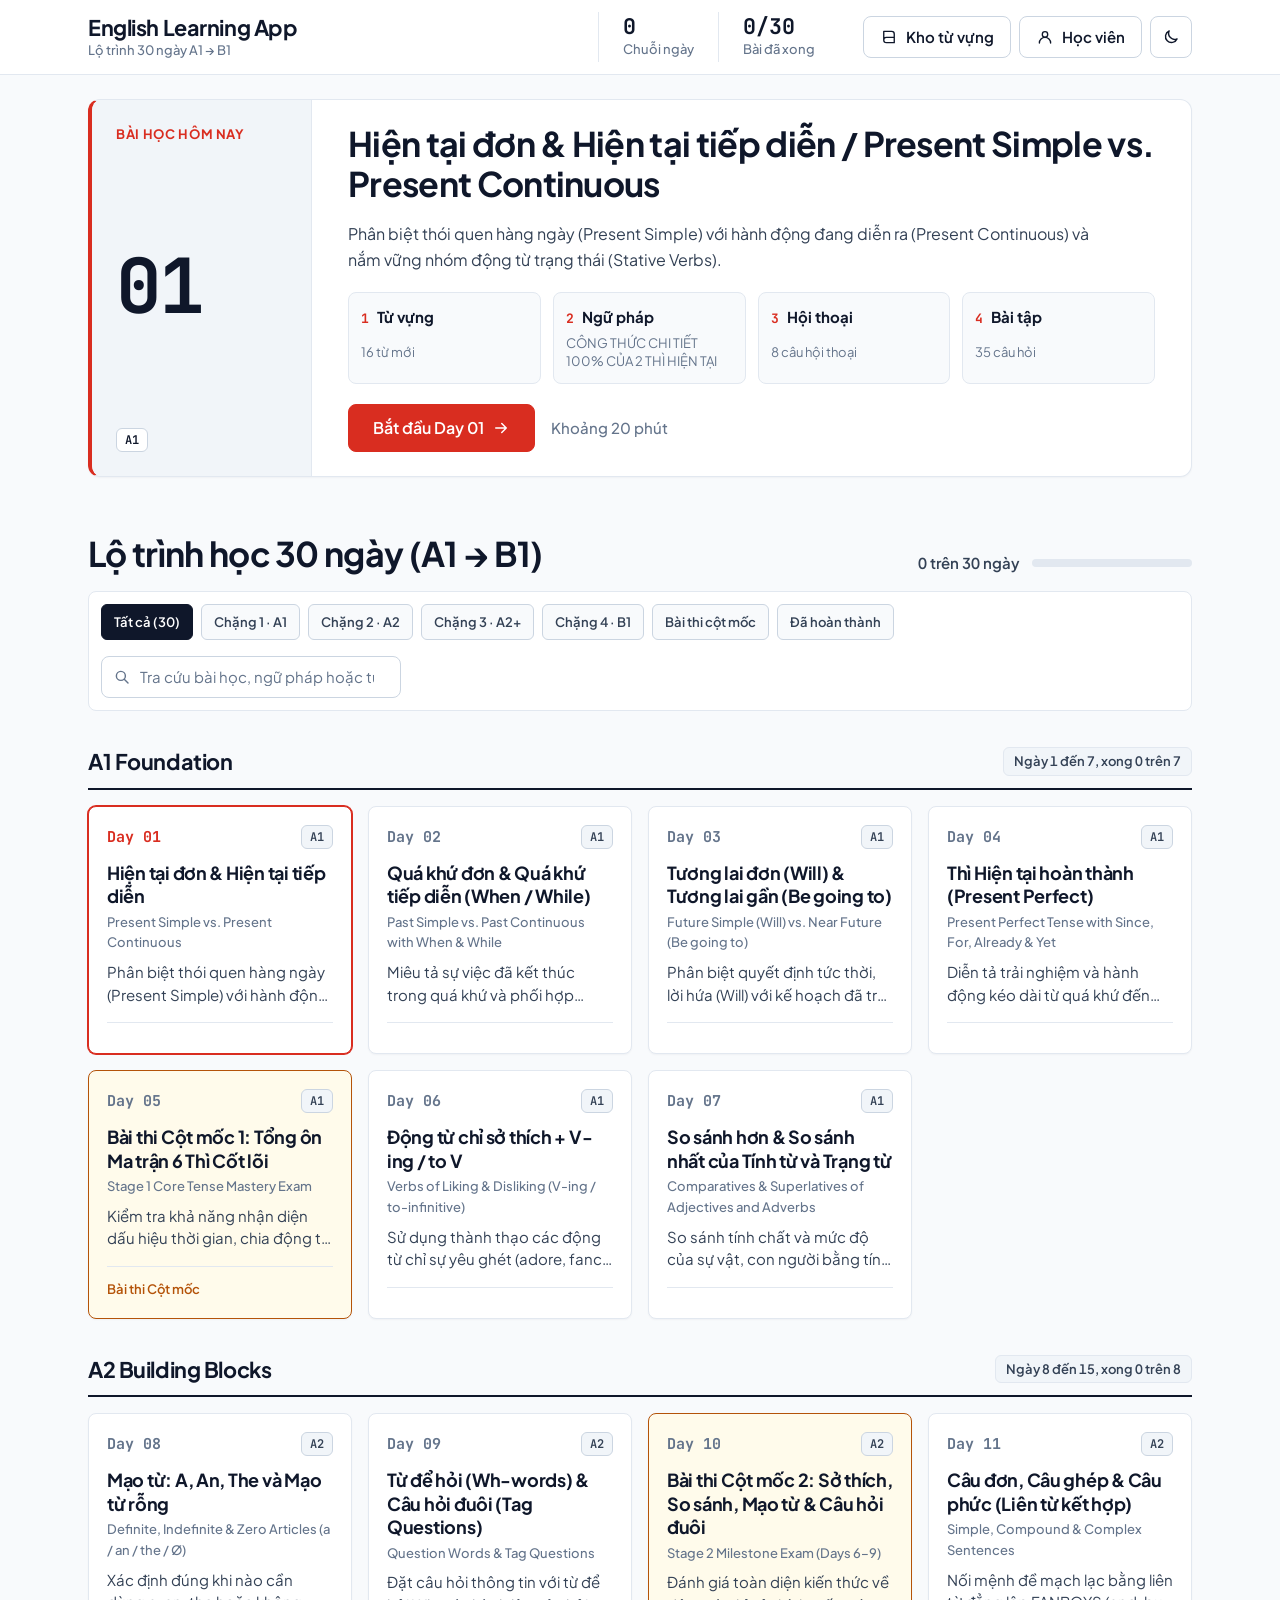
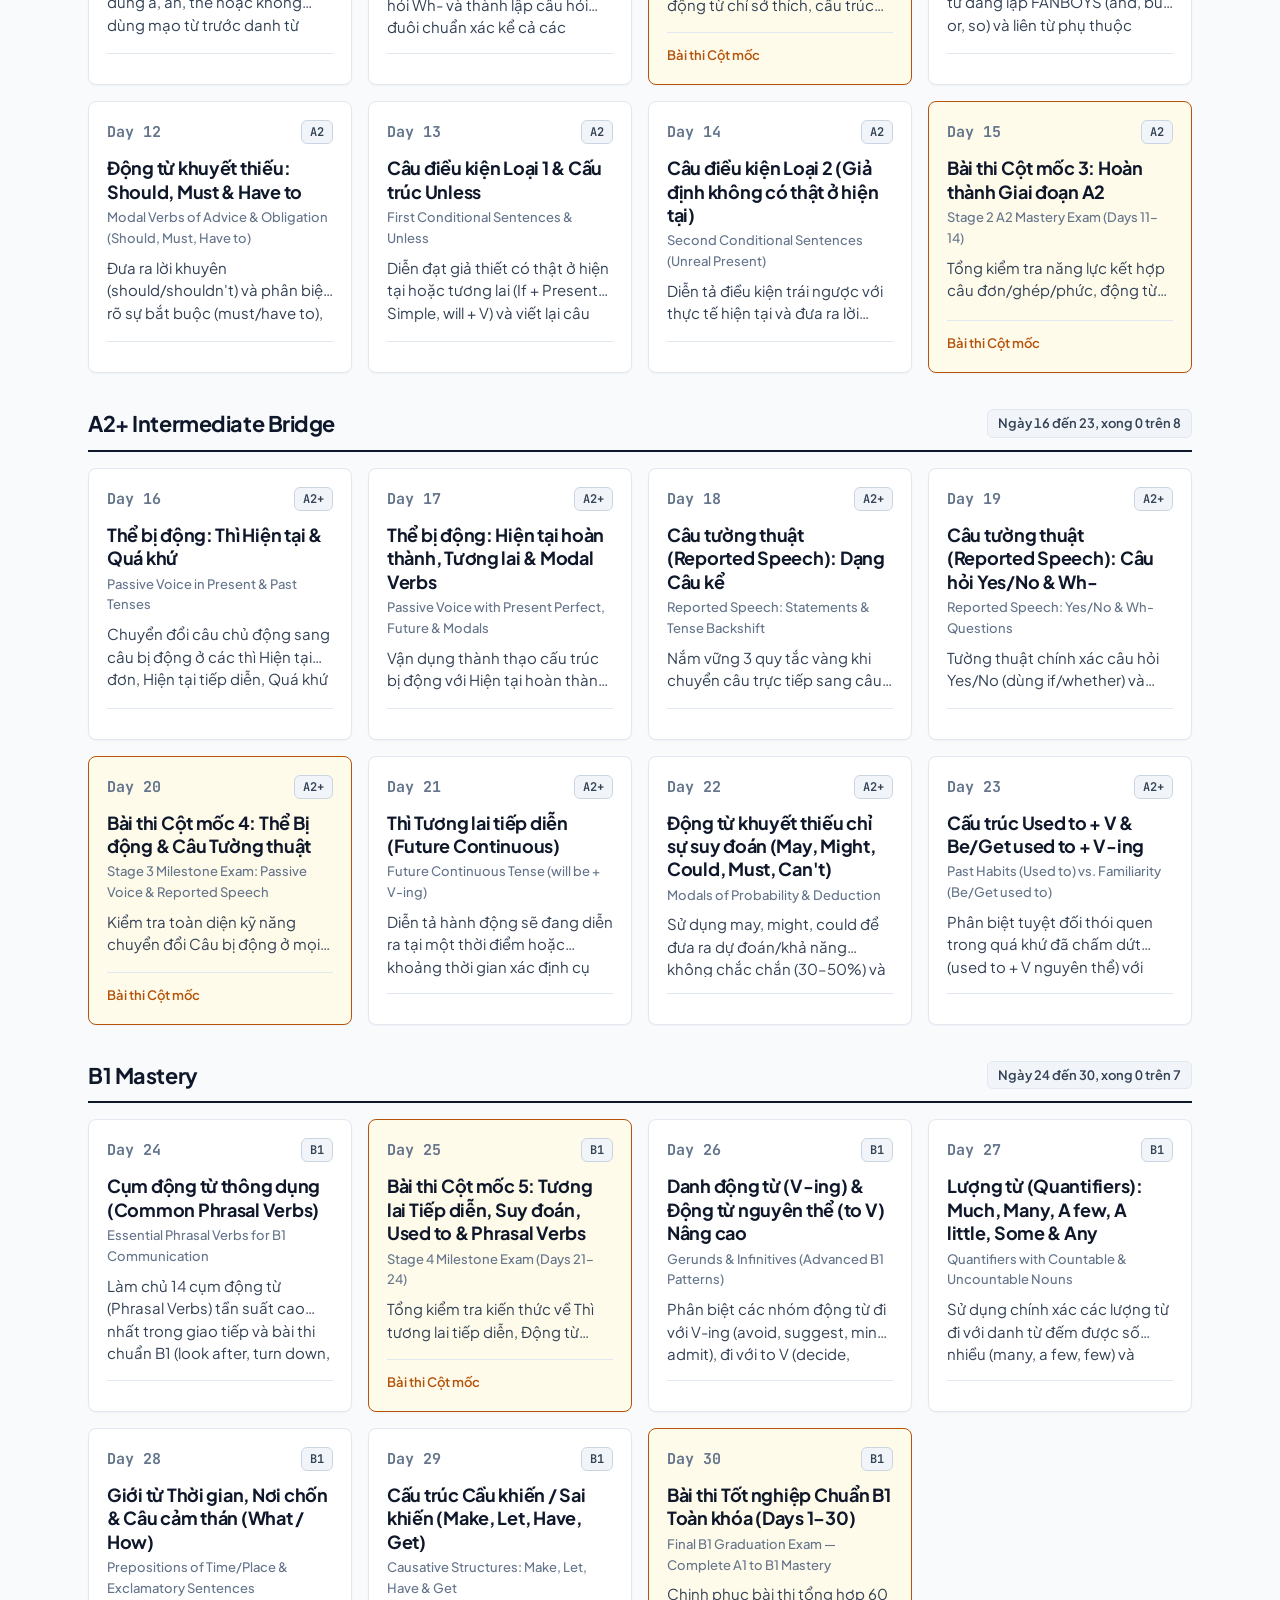
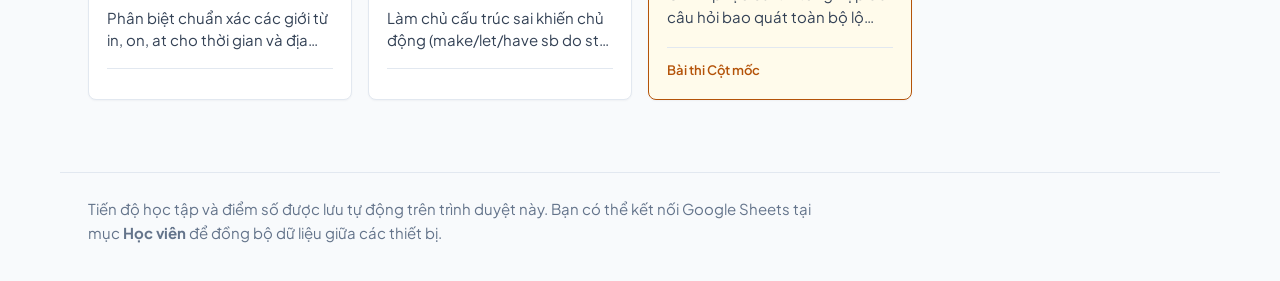
==== commit 76eec3b5: "style: redesign UI in clean DOL/ZIM academic EdTech style without AI slop" ====
--- a/index.html
+++ b/index.html
@@ -3,14 +3,13 @@
 <head>
 <meta charset="utf-8">
 <meta name="viewport" content="width=device-width, initial-scale=1">
-<title>English Learning App, lộ trình 30 ngày từ A1 đến B1</title>
-<meta name="description" content="Sổ bài tập tiếng Anh mỗi ngày: từ vựng, ngữ pháp, hội thoại và năm phần luyện tập, theo lộ trình 30 ngày từ A1 đến B1.">
-<link rel="icon" type="image/svg+xml" href="data:image/svg+xml,%3Csvg xmlns=%27http://www.w3.org/2000/svg%27 viewBox=%270 0 64 64%27%3E%3Cdefs%3E%3ClinearGradient id=%27g%27 x1=%270%27 y1=%270%27 x2=%271%27 y2=%271%27%3E%3Cstop offset=%270%27 stop-color=%27%23E0674B%27/%3E%3Cstop offset=%271%27 stop-color=%27%23A93A22%27/%3E%3C/linearGradient%3E%3C/defs%3E%3Crect width=%2764%27 height=%2764%27 rx=%2716%27 fill=%27url(%23g)%27/%3E%3Cpath d=%27M20 13h25v7H28v6h14v7H28v6h17v7H20z%27 fill=%27%23fff%27/%3E%3Crect x=%2720%27 y=%2755%27 width=%2725%27 height=%273.5%27 rx=%271.75%27 fill=%27%23F2B84B%27/%3E%3C/svg%3E">
+<title>English Learning App — Lộ trình 30 ngày từ A1 đến B1</title>
+<meta name="description" content="Hệ thống tự học tiếng Anh 30 ngày từ A1 đến B1: Từ vựng, Ngữ pháp hệ thống, Hội thoại thực tế và Phòng luyện tập 5 dạng bài.">
+<link rel="icon" type="image/svg+xml" href="data:image/svg+xml,%3Csvg xmlns=%27http://www.w3.org/2000/svg%27 viewBox=%270 0 64 64%27%3E%3Crect width=%2764%27 height=%2764%27 rx=%278%27 fill=%27%23D92D20%27/%3E%3Ctext x=%2732%27 y=%2745%27 text-anchor=%27middle%27 font-family=%27system-ui,-apple-system,sans-serif%27 font-size=%2738%27 font-weight=%27700%27 fill=%27%23FFFFFF%27%3EE%3C/text%3E%3C/svg%3E">
 <link rel="manifest" href="manifest.json">
-<meta name="theme-color" content="#C84B31">
 <link rel="preconnect" href="https://fonts.googleapis.com">
 <link rel="preconnect" href="https://fonts.gstatic.com" crossorigin>
-<link href="https://fonts.googleapis.com/css2?family=JetBrains+Mono:wght@400;500;600&family=Lora:ital,wght@0,400;0,500;0,600;0,700;1,400;1,500&family=Plus+Jakarta+Sans:wght@400;500;600;700;800&display=swap" rel="stylesheet">
+<link href="https://fonts.googleapis.com/css2?family=JetBrains+Mono:wght@400;500;600&family=Plus+Jakarta+Sans:wght@400;500;600;700&display=swap" rel="stylesheet">
 <link rel="stylesheet" href="assets/style.css">
 <script>
 (function () {
@@ -37,32 +36,24 @@
   <symbol id="i-book" viewBox="0 0 24 24"><path d="M5 4.5h10.5A3.5 3.5 0 0 1 19 8v11.5H8.5A3.5 3.5 0 0 1 5 16V4.5Z M5 16a3.5 3.5 0 0 1 3.5-3.5H19" fill="none" stroke="currentColor" stroke-width="1.8" stroke-linejoin="round"/></symbol>
   <symbol id="i-user" viewBox="0 0 24 24"><circle cx="12" cy="8.5" r="3.6" fill="none" stroke="currentColor" stroke-width="1.8"/><path d="M4.5 20a7.5 7.5 0 0 1 15 0" fill="none" stroke="currentColor" stroke-width="1.8" stroke-linecap="round"/></symbol>
   <symbol id="i-search" viewBox="0 0 24 24"><circle cx="10.5" cy="10.5" r="6" fill="none" stroke="currentColor" stroke-width="1.9"/><path d="m15 15 5 5" fill="none" stroke="currentColor" stroke-width="1.9" stroke-linecap="round"/></symbol>
-  <symbol id="i-flame" viewBox="0 0 24 24"><path d="M12.5 2.5c.4 3-1.2 4.6-2.7 6.2C8.3 10.3 7 12 7 14.6A5.2 5.2 0 0 0 12.2 20a5.2 5.2 0 0 0 5.3-5.2c0-2.2-1-3.6-2.1-4.9-.3 1.1-.9 1.8-1.6 2.2.5-3.6-.1-6.7-1.3-9.6Z" fill="currentColor"/></symbol>
   <symbol id="i-sync" viewBox="0 0 24 24"><path d="M19.5 12a7.5 7.5 0 0 1-13 5M4.5 12a7.5 7.5 0 0 1 13-5M17.5 3v4h-4M6.5 21v-4h4" fill="none" stroke="currentColor" stroke-width="1.8" stroke-linecap="round" stroke-linejoin="round"/></symbol>
 </svg>
 
-<a class="skip-link" href="#main">Bỏ qua, vào nội dung chính</a>
+<a class="skip-link" href="#main">Chuyển đến nội dung chính</a>
 
 <header class="topbar">
   <div class="topbar-inner">
     <a class="brand" href="index.html" aria-label="English Learning App, trang chủ">
-      <span class="brand-emblem" aria-hidden="true">
-        <svg viewBox="0 0 64 64" focusable="false"><path d="M20 13h25v7H28v6h14v7H28v6h17v7H20z" fill="currentColor"/><rect x="20" y="55" width="25" height="3.5" rx="1.75" fill="#F2B84B"/></svg>
-      </span>
-      <span class="brand-text">
-        <span class="brand-name">English Learning App</span>
-        <span class="brand-sub">A1 to B1 Daily Workbook</span>
-      </span>
+      <span class="brand-name">English Learning App</span>
+      <span class="brand-sub">Lộ trình 30 ngày A1 → B1</span>
     </a>
 
-    <dl class="stats" aria-label="Tiến độ của bạn">
-      <div class="stat stat-streak">
-        <svg class="icon stat-icon" aria-hidden="true"><use href="#i-flame"/></svg>
+    <dl class="stats" aria-label="Tiến độ học tập của bạn">
+      <div class="stat">
         <dt class="stat-label">Chuỗi ngày</dt>
         <dd class="stat-value" id="streak-count">0</dd>
       </div>
-      <div class="stat stat-done">
-        <svg class="icon stat-icon" aria-hidden="true"><use href="#i-check"/></svg>
+      <div class="stat">
         <dt class="stat-label">Bài đã xong</dt>
         <dd class="stat-value" id="completed-count">0</dd>
       </div>
@@ -77,7 +68,7 @@
         <svg class="icon" aria-hidden="true"><use href="#i-user"/></svg>
         <span class="btn-label" id="student-name-label">Học viên</span>
       </button>
-      <button class="btn btn-icon" id="theme-toggle" type="button" aria-label="Chuyển giao diện sáng và tối" aria-pressed="false">
+      <button class="btn btn-icon" id="theme-toggle" type="button" aria-label="Chuyển chế độ giao diện Sáng / Tối" aria-pressed="false">
         <svg class="icon icon-moon" aria-hidden="true"><use href="#i-moon"/></svg>
         <svg class="icon icon-sun" aria-hidden="true"><use href="#i-sun"/></svg>
       </button>
@@ -87,24 +78,24 @@
 
 <main id="main" class="container">
 
-  <noscript><p class="notice">Trang này cần JavaScript để hiển thị bài học và lưu tiến độ.</p></noscript>
+  <noscript><p class="notice">Trang này cần bật JavaScript để hiển thị bài học và lưu tiến độ làm bài.</p></noscript>
 
   <section class="today" id="today-card" aria-labelledby="today-title">
     <div class="today-margin">
-      <span class="today-margin-label" id="today-label-text">Bài hôm nay</span>
+      <span class="today-margin-label" id="today-label-text">Bài học hôm nay</span>
       <span class="today-day" id="today-day-badge">01</span>
       <span class="cefr-tag today-cefr" id="today-cefr">A1</span>
     </div>
 
     <div class="today-body">
-      <h1 class="today-title" id="today-title">Đang mở bài học</h1>
-      <p class="today-goal" id="today-goal">Mục tiêu của ngày hôm nay sẽ hiện ở đây.</p>
-
-      <ol class="parts" aria-label="Bốn phần của buổi học">
+      <h1 class="today-title" id="today-title">Đang mở bài học...</h1>
+      <p class="today-goal" id="today-goal">Mục tiêu trọng tâm của buổi học hôm nay sẽ hiển thị tại đây.</p>
+
+      <ol class="parts" aria-label="Cấu trúc 4 bước của buổi học">
         <li><span class="part-no">1</span><span class="part-name">Từ vựng</span><span class="part-note" id="today-vocab-count">từ mới</span></li>
-        <li><span class="part-no">2</span><span class="part-name">Ngữ pháp</span><span class="part-note" id="today-grammar-note">công thức và ví dụ</span></li>
-        <li><span class="part-no">3</span><span class="part-name">Hội thoại</span><span class="part-note" id="today-dialogue-note">nghe và đọc theo</span></li>
-        <li><span class="part-no">4</span><span class="part-name">Bài tập</span><span class="part-note" id="today-practice-count">năm phần</span></li>
+        <li><span class="part-no">2</span><span class="part-name">Ngữ pháp</span><span class="part-note" id="today-grammar-note">công thức &amp; ví dụ</span></li>
+        <li><span class="part-no">3</span><span class="part-name">Hội thoại</span><span class="part-note" id="today-dialogue-note">nghe &amp; đọc hiểu</span></li>
+        <li><span class="part-no">4</span><span class="part-name">Bài tập</span><span class="part-note" id="today-practice-count">5 phần thực hành</span></li>
       </ol>
 
       <div class="today-actions">
@@ -119,7 +110,7 @@
 
   <section class="roadmap" aria-labelledby="roadmap-title">
     <div class="roadmap-head">
-      <h2 class="section-title" id="roadmap-title">Lộ trình 30 ngày</h2>
+      <h2 class="section-title" id="roadmap-title">Lộ trình học 30 ngày (A1 → B1)</h2>
       <p class="roadmap-progress">
         <span id="roadmap-progress-text">0 trên 30 ngày</span>
         <span class="meter" aria-hidden="true"><span class="meter-fill" id="roadmap-progress-bar"></span></span>
@@ -128,28 +119,28 @@
 
     <div class="filter-bar">
       <div class="filters" id="stage-filters" role="group" aria-label="Lọc theo giai đoạn">
-        <button class="chip is-active" type="button" data-stage="all" aria-pressed="true">Tất cả</button>
-        <button class="chip" type="button" data-stage="1" aria-pressed="false">A1</button>
-        <button class="chip" type="button" data-stage="2" aria-pressed="false">A2</button>
-        <button class="chip" type="button" data-stage="3" aria-pressed="false">A2+</button>
-        <button class="chip" type="button" data-stage="4" aria-pressed="false">B1</button>
-        <button class="chip" type="button" data-stage="exam" aria-pressed="false">Bài thi</button>
-        <button class="chip" type="button" data-stage="completed" aria-pressed="false">Đã xong</button>
+        <button class="chip is-active" type="button" data-stage="all" aria-pressed="true">Tất cả (30)</button>
+        <button class="chip" type="button" data-stage="1" aria-pressed="false">Chặng 1 · A1</button>
+        <button class="chip" type="button" data-stage="2" aria-pressed="false">Chặng 2 · A2</button>
+        <button class="chip" type="button" data-stage="3" aria-pressed="false">Chặng 3 · A2+</button>
+        <button class="chip" type="button" data-stage="4" aria-pressed="false">Chặng 4 · B1</button>
+        <button class="chip" type="button" data-stage="exam" aria-pressed="false">Bài thi cột mốc</button>
+        <button class="chip" type="button" data-stage="completed" aria-pressed="false">Đã hoàn thành</button>
       </div>
       <div class="field field-search">
-        <label class="sr-only" for="lesson-search">Tìm bài học, điểm ngữ pháp hoặc từ vựng</label>
+        <label class="sr-only" for="lesson-search">Tìm bài học, chủ điểm ngữ pháp hoặc từ vựng</label>
         <svg class="icon" aria-hidden="true"><use href="#i-search"/></svg>
-        <input class="input" id="lesson-search" type="search" placeholder="Tìm bài, ngữ pháp hoặc từ vựng" autocomplete="off">
+        <input class="input" id="lesson-search" type="search" placeholder="Tra cứu bài học, ngữ pháp hoặc từ vựng..." autocomplete="off">
       </div>
     </div>
 
     <div id="roadmap-container" aria-live="polite"></div>
-    <p class="empty" id="roadmap-empty" hidden>Không có bài nào khớp với bộ lọc này.</p>
+    <p class="empty" id="roadmap-empty" hidden>Không tìm thấy bài học nào khớp với bộ lọc hiện tại.</p>
   </section>
 </main>
 
 <footer class="site-foot">
-  <p>Tiến độ được lưu ngay trên trình duyệt này. Nếu bạn nhập địa chỉ Google Sheets ở mục Học viên, kết quả cũng được gửi sang đó.</p>
+  <p>Tiến độ học tập và điểm số được lưu tự động trên trình duyệt này. Bạn có thể kết nối Google Sheets tại mục <strong>Học viên</strong> để đồng bộ dữ liệu giữa các thiết bị.</p>
 </footer>
 
 <!-- Vocabulary bank -->
@@ -157,25 +148,25 @@
   <div class="modal-scrim" data-close-modal></div>
   <div class="modal-sheet">
     <header class="modal-head">
-      <h2 class="modal-title" id="vocab-modal-title">Kho từ vựng</h2>
+      <h2 class="modal-title" id="vocab-modal-title">Kho từ vựng 30 ngày</h2>
       <button class="btn btn-icon" id="close-vocab-btn" type="button" aria-label="Đóng kho từ vựng">
         <svg class="icon" aria-hidden="true"><use href="#i-x"/></svg>
       </button>
     </header>
     <div class="modal-tools">
       <div class="field field-search">
-        <label class="sr-only" for="vocab-search">Tìm từ hoặc nghĩa tiếng Việt</label>
+        <label class="sr-only" for="vocab-search">Tìm từ tiếng Anh hoặc nghĩa tiếng Việt</label>
         <svg class="icon" aria-hidden="true"><use href="#i-search"/></svg>
-        <input class="input" id="vocab-search" type="search" placeholder="Tìm từ hoặc nghĩa tiếng Việt" autocomplete="off">
+        <input class="input" id="vocab-search" type="search" placeholder="Tìm từ tiếng Anh, phiên âm hoặc nghĩa tiếng Việt..." autocomplete="off">
       </div>
       <div class="field">
-        <label class="field-label" for="vocab-cefr-filter">Lọc theo</label>
+        <label class="field-label" for="vocab-cefr-filter">Trình độ / Trạng thái</label>
         <select class="input" id="vocab-cefr-filter">
-          <option value="all">Tất cả</option>
-          <option value="A1">A1</option>
-          <option value="A2">A2</option>
-          <option value="A2+">A2+</option>
-          <option value="B1">B1</option>
+          <option value="all">Tất cả từ vựng</option>
+          <option value="A1">Trình độ A1</option>
+          <option value="A2">Trình độ A2</option>
+          <option value="A2+">Trình độ A2+</option>
+          <option value="B1">Trình độ B1</option>
           <option value="mastered">Đã thuộc</option>
           <option value="unmastered">Chưa thuộc</option>
         </select>
@@ -191,17 +182,17 @@
   <div class="modal-scrim" data-close-modal></div>
   <div class="modal-sheet">
     <header class="modal-head">
-      <h2 class="modal-title" id="account-modal-title">Hồ sơ học viên</h2>
+      <h2 class="modal-title" id="account-modal-title">Hồ sơ học viên &amp; Đồng bộ</h2>
     </header>
     <div class="modal-body">
       <div class="field">
-        <label class="field-label" for="acc-name-input">Tên của bạn</label>
+        <label class="field-label" for="acc-name-input">Họ và tên học viên</label>
         <input class="input" id="acc-name-input" type="text" placeholder="Ví dụ: Danh" autocomplete="name">
       </div>
       <div class="field">
         <label class="field-label" for="acc-sync-url-input">Địa chỉ Google Sheets (Apps Script Web App)</label>
         <input class="input input-mono" id="acc-sync-url-input" type="url" placeholder="https://script.google.com/macros/s/.../exec" autocomplete="off">
-        <p class="field-hint">Để trống nếu bạn chỉ muốn lưu trên máy này.</p>
+        <p class="field-hint">Để trống nếu bạn chỉ muốn lưu tiến độ trực tiếp trên thiết bị này.</p>
       </div>
       <p class="sync-status" id="sync-status" role="status" aria-live="polite"></p>
     </div>
@@ -212,7 +203,7 @@
       </button>
       <span class="spacer"></span>
       <button class="btn btn-ghost" id="close-account-btn" type="button">Đóng</button>
-      <button class="btn btn-primary" id="save-account-btn" type="button">Lưu</button>
+      <button class="btn btn-primary" id="save-account-btn" type="button">Lưu thiết lập</button>
     </footer>
   </div>
 </div>
--- a/assets/style.css
+++ b/assets/style.css
@@ -1,918 +1,2701 @@
-/* English Learning App · "Editorial Workbook Studio" design system
- *
- * Warm ivory paper (light) / obsidian slate (dark), terracotta primary, emerald for correct,
- * amber for milestones, one colour per CEFR level. Type: Lora (display), Plus Jakarta Sans (UI),
- * JetBrains Mono (IPA, numerals, formulas). Icons come from the inline SVG sprite.
- * Theme is [data-theme="dark"] on <html>. Never edit class names that assets/*.js render.
+/* English Learning App — Clean Academic Study Portal (DOL English / ZIM Academy inspired)
+ * Crisp typography, flat structured surfaces, high-contrast ink, purposeful academic crimson accent.
  */
 
-/* ============================================================
-   1. Tokens
-   ============================================================ */
 :root {
-  --space-3xs: 2px; --space-2xs: 4px; --space-xs: 8px; --space-sm: 12px; --space-md: 16px; --space-lg: 24px; --space-xl: 40px; --space-2xl: 64px; --space-3xl: 96px;
-  --text-xs: 0.8125rem; --text-sm: 0.9375rem; --text-md: 1rem; --text-lg: 1.1875rem; --text-xl: 1.5rem; --text-2xl: 1.875rem;
-  --text-title: clamp(1.75rem, 2.2vw + 1rem, 2.6rem); --text-display: clamp(5rem, 10vw, 8rem);
+  --space-3xs: 2px;
+  --space-2xs: 4px;
+  --space-xs: 8px;
+  --space-sm: 12px;
+  --space-md: 16px;
+  --space-lg: 24px;
+  --space-xl: 36px;
+  --space-2xl: 56px;
+  --space-3xl: 72px;
+
+  --text-xs: 0.8125rem;
+  --text-sm: 0.9375rem;
+  --text-md: 1rem;
+  --text-lg: 1.125rem;
+  --text-xl: 1.35rem;
+  --text-2xl: 1.625rem;
+  --text-title: clamp(1.5rem, 1.8vw + 1rem, 2.125rem);
+  --text-display: clamp(3.25rem, 6vw, 4.75rem);
+
+  --dur-micro: 120ms;
+  --dur-short: 180ms;
   --ease-out: cubic-bezier(0.16, 1, 0.3, 1);
-  --ease-flip: cubic-bezier(0.22, 1, 0.36, 1);
-  --dur-micro: 140ms; --dur-short: 220ms; --dur-long: 700ms;
-  --container: 1160px; --gutter: 32px;
-  --topbar-h: 72px;
-  --z-sticky: 200; --z-sticky-nav: 300; --z-modal: 400;
-
-  /* surfaces */
-  --color-paper: #FAF7F2; --color-paper-2: #F3EEE4; --color-card: #FFFFFF; --color-card-2: #FFFDF9;
-  --color-ink: #1B1814; --color-ink-2: #433D34; --color-muted: #70685A;
-  --color-rule: #E8E1D5; --color-rule-strong: #D3C9B6;
-  --color-glass: rgba(250, 247, 242, 0.78);
-
-  /* brand + semantic */
-  --color-accent: #C84B31; --color-accent-2: #A93A22; --color-accent-hover: #AF3E26; --color-accent-ink: #FFFFFF; --color-accent-soft: #FBE9E2;
-  --color-correct: #1F7A54; --color-correct-soft: #E3F2EA;
-  --color-wrong: #B42318; --color-wrong-soft: #FBE7E4;
-  --color-amber: #C67D15; --color-amber-soft: #FBF0D9; --color-amber-ink: #7A4A06;
-  --color-highlight: #FBEBB5;
-  --color-focus: #C84B31;
-  --color-scrim: rgba(27, 24, 20, 0.42);
-  --eng-primary: var(--color-accent);
-
-  /* CEFR palette */
-  --cefr-a1: #1F7A54; --cefr-a1-soft: #E3F2EA;
-  --cefr-a2: #2859C5; --cefr-a2-soft: #E6EDFB;
-  --cefr-a2p: #6D45C9; --cefr-a2p-soft: #EEE8FB;
-  --cefr-b1: #B8521E; --cefr-b1-soft: #FBEADF;
-
-  /* elevation */
-  --shadow-xs: 0 1px 2px rgba(60, 40, 15, 0.06);
-  --shadow-sm: 0 1px 2px rgba(60, 40, 15, 0.06), 0 4px 12px -4px rgba(60, 40, 15, 0.10);
-  --shadow-md: 0 2px 4px rgba(60, 40, 15, 0.05), 0 12px 28px -10px rgba(60, 40, 15, 0.18);
-  --shadow-lg: 0 4px 8px rgba(60, 40, 15, 0.05), 0 24px 56px -16px rgba(60, 40, 15, 0.28);
-  --shadow-sheet: var(--shadow-md);
-  --shadow-accent: 0 1px 0 rgba(255, 255, 255, 0.25) inset, 0 8px 20px -6px rgba(200, 75, 49, 0.55);
-
-  --font-display: "Lora", "Newsreader", "Iowan Old Style", Georgia, serif;
-  --font-body: "Plus Jakarta Sans", ui-sans-serif, system-ui, "Segoe UI", sans-serif;
-  --font-mono: "JetBrains Mono", ui-monospace, "SFMono-Regular", Consolas, monospace;
-
-  --radius: 10px; --radius-sm: 8px; --radius-lg: 16px; --radius-sheet: 20px; --radius-pill: 999px;
+
+  --container: 1160px;
+  --gutter: 28px;
+  --z-sticky: 200;
+  --z-sticky-nav: 300;
+  --z-modal: 400;
+
+  /* Light Mode (Default) */
+  --color-paper: #F8FAFC;
+  --color-paper-2: #F1F5F9;
+  --color-card: #FFFFFF;
+  --color-ink: #0F172A;
+  --color-ink-2: #334155;
+  --color-muted: #64748B;
+  --color-rule: #E2E8F0;
+  --color-rule-strong: #CBD5E1;
+
+  --color-accent: #D92D20;
+  --color-accent-hover: #B42318;
+  --color-accent-ink: #FFFFFF;
+  --color-accent-soft: #FEF3F2;
+  --color-accent-border: #FECACA;
+
+  --color-correct: #15803D;
+  --color-correct-soft: #F0FDF4;
+  --color-correct-border: #86EFAC;
+
+  --color-wrong: #B91C1C;
+  --color-wrong-soft: #FEF2F2;
+  --color-wrong-border: #FECACA;
+
+  --color-amber: #B45309;
+  --color-amber-soft: #FFFBEB;
+  --color-amber-border: #FCD34D;
+
+  --color-highlight: #FEF08A;
+  --color-focus: #0F172A;
+  --color-scrim: rgba(15, 23, 42, 0.5);
+
+  --shadow-card: 0 1px 2px rgba(15, 23, 42, 0.04);
+  --shadow-hover: 0 4px 12px rgba(15, 23, 42, 0.06);
+  --shadow-sheet: 0 10px 28px rgba(15, 23, 42, 0.12);
+
+  --font-body: "Plus Jakarta Sans", -apple-system, BlinkMacSystemFont, "Segoe UI", Roboto, sans-serif;
+  --font-display: var(--font-body);
+  --font-mono: "JetBrains Mono", ui-monospace, Consolas, monospace;
+
+  --radius: 8px;
+  --radius-sheet: 12px;
+  --radius-tag: 6px;
   color-scheme: light;
 }
 
 [data-theme="dark"] {
-  --color-paper: #0F141C; --color-paper-2: #141B26; --color-card: #171E29; --color-card-2: #1B2431;
-  --color-ink: #EEF1F6; --color-ink-2: #CBD2DE; --color-muted: #94A0B4;
-  --color-rule: #222B3A; --color-rule-strong: #34415A;
-  --color-glass: rgba(15, 20, 28, 0.74);
-
-  --color-accent: #E5694D; --color-accent-2: #C84B31; --color-accent-hover: #F07F65; --color-accent-ink: #1A0D09; --color-accent-soft: #34201C;
-  --color-correct: #4CC38A; --color-correct-soft: #12281F;
-  --color-wrong: #F2877E; --color-wrong-soft: #321C1C;
-  --color-amber: #E9A23B; --color-amber-soft: #2E2411; --color-amber-ink: #F3C77E;
-  --color-highlight: #3B3416;
-  --color-focus: #F0866D;
-  --color-scrim: rgba(3, 6, 12, 0.66);
-
-  --cefr-a1: #4CC38A; --cefr-a1-soft: #12281F;
-  --cefr-a2: #7EA2F5; --cefr-a2-soft: #16213A;
-  --cefr-a2p: #B297F2; --cefr-a2p-soft: #231C3D;
-  --cefr-b1: #F0A06B; --cefr-b1-soft: #33211A;
-
-  --shadow-xs: 0 1px 2px rgba(0, 0, 0, 0.4);
-  --shadow-sm: 0 1px 2px rgba(0, 0, 0, 0.4), 0 4px 12px -4px rgba(0, 0, 0, 0.55);
-  --shadow-md: 0 2px 4px rgba(0, 0, 0, 0.35), 0 12px 28px -10px rgba(0, 0, 0, 0.7);
-  --shadow-lg: 0 4px 8px rgba(0, 0, 0, 0.4), 0 24px 56px -16px rgba(0, 0, 0, 0.85);
-  --shadow-accent: 0 1px 0 rgba(255, 255, 255, 0.18) inset, 0 8px 22px -6px rgba(229, 105, 77, 0.5);
+  --color-paper: #0B0F17;
+  --color-paper-2: #161E2E;
+  --color-card: #111827;
+  --color-ink: #F8FAFC;
+  --color-ink-2: #CBD5E1;
+  --color-muted: #94A3B8;
+  --color-rule: #1E293B;
+  --color-rule-strong: #334155;
+
+  --color-accent: #F04438;
+  --color-accent-hover: #D92D20;
+  --color-accent-ink: #FFFFFF;
+  --color-accent-soft: #2A1215;
+  --color-accent-border: #7F1D1D;
+
+  --color-correct: #4ADE80;
+  --color-correct-soft: #052E16;
+  --color-correct-border: #166534;
+
+  --color-wrong: #F87171;
+  --color-wrong-soft: #2C0B0E;
+  --color-wrong-border: #7F1D1D;
+
+  --color-amber: #FBBF24;
+  --color-amber-soft: #271A05;
+  --color-amber-border: #78350F;
+
+  --color-highlight: #422006;
+  --color-focus: #F8FAFC;
+  --color-scrim: rgba(0, 0, 0, 0.72);
+
+  --shadow-card: 0 1px 2px rgba(0, 0, 0, 0.25);
+  --shadow-hover: 0 4px 12px rgba(0, 0, 0, 0.4);
+  --shadow-sheet: 0 12px 32px rgba(0, 0, 0, 0.55);
   color-scheme: dark;
 }
 
-/* CEFR colour scoping: any element carrying a level sets --cefr / --cefr-soft for itself and its children */
-[data-cefr="A1"], .stage[data-stage="1"] { --cefr: var(--cefr-a1); --cefr-soft: var(--cefr-a1-soft); }
-[data-cefr="A2"], .stage[data-stage="2"] { --cefr: var(--cefr-a2); --cefr-soft: var(--cefr-a2-soft); }
-[data-cefr="A2+"], .stage[data-stage="3"] { --cefr: var(--cefr-a2p); --cefr-soft: var(--cefr-a2p-soft); }
-[data-cefr="B1"], .stage[data-stage="4"] { --cefr: var(--cefr-b1); --cefr-soft: var(--cefr-b1-soft); }
-.today:has(#today-cefr[data-cefr="A1"]) { --cefr: var(--cefr-a1); }
-.today:has(#today-cefr[data-cefr="A2"]) { --cefr: var(--cefr-a2); }
-.today:has(#today-cefr[data-cefr="A2+"]) { --cefr: var(--cefr-a2p); }
-.today:has(#today-cefr[data-cefr="B1"]) { --cefr: var(--cefr-b1); }
-
-/* ============================================================
-   2. Base
-   ============================================================ */
-*, *::before, *::after { box-sizing: border-box; }
-html, body { overflow-x: clip; }
-html { scroll-padding-top: calc(var(--topbar-h) + 24px); scrollbar-color: var(--color-rule-strong) var(--color-paper); }
+/* ---------- Base & Reset ---------- */
+*, *::before, *::after {
+  box-sizing: border-box;
+}
+
+html, body {
+  overflow-x: clip;
+}
+
+html {
+  scroll-padding-top: 84px;
+  scrollbar-color: var(--color-rule-strong) var(--color-paper);
+}
+
 body {
-  margin: 0; min-height: 100dvh; background-color: var(--color-paper); color: var(--color-ink);
-  background-image: radial-gradient(900px 420px at 88% -80px, rgba(200, 75, 49, 0.07), transparent 70%), radial-gradient(700px 400px at -5% 12%, rgba(198, 125, 21, 0.05), transparent 70%);
-  background-repeat: no-repeat;
-  font-family: var(--font-body); font-size: var(--text-md); line-height: 1.6; -webkit-font-smoothing: antialiased; caret-color: var(--color-accent);
-}
-[data-theme="dark"] body {
-  background-image: radial-gradient(900px 420px at 88% -80px, rgba(229, 105, 77, 0.10), transparent 70%), radial-gradient(700px 400px at -5% 12%, rgba(126, 162, 245, 0.07), transparent 70%);
-}
-::selection { background: var(--color-accent-soft); color: var(--color-ink); }
-:focus-visible { outline: 2px solid var(--color-focus); outline-offset: 2px; }
-a { color: inherit; text-decoration-thickness: 1px; text-underline-offset: 0.16em; }
-h1, h2, h3 { margin: 0; font-family: var(--font-display); font-weight: 600; font-synthesis: none; letter-spacing: -0.015em; line-height: 1.15; color: var(--color-ink); overflow-wrap: break-word; min-width: 0; text-wrap: balance; }
-p, ul, ol, dl, dd { margin: 0; }
-ul, ol { padding: 0; list-style: none; }
-p { text-wrap: pretty; }
-button, input, select, textarea { font: inherit; color: inherit; }
-svg { display: block; }
-[hidden] { display: none !important; }
-.container { width: 100%; max-width: var(--container); margin-inline: auto; padding-inline: var(--gutter); }
-.sr-only, .visually-hidden { position: absolute; width: 1px; height: 1px; overflow: hidden; clip-path: inset(50%); white-space: nowrap; }
-.sprite { position: absolute; width: 0; height: 0; overflow: hidden; }
-.icon { width: 20px; height: 20px; flex: none; }
-.spacer { flex: 1; }
-.num, .figure { font-variant-numeric: tabular-nums; }
-.skip-link { position: absolute; left: var(--space-md); top: -80px; z-index: var(--z-modal); padding: var(--space-xs) var(--space-md); background: var(--color-ink); color: var(--color-paper); border-radius: var(--radius); }
-.skip-link:focus-visible { top: var(--space-md); }
-.notice { margin-top: var(--space-lg); padding: var(--space-md); border: 1px solid var(--color-wrong); background: var(--color-wrong-soft); border-radius: var(--radius); }
-
-/* ============================================================
-   3. Controls
-   ============================================================ */
+  margin: 0;
+  min-height: 100dvh;
+  background: var(--color-paper);
+  color: var(--color-ink);
+  font-family: var(--font-body);
+  font-size: var(--text-md);
+  line-height: 1.6;
+  -webkit-font-smoothing: antialiased;
+  caret-color: var(--color-accent);
+}
+
+.page-desk,
+.page-lesson {
+  background: var(--color-paper);
+}
+
+::selection {
+  background: var(--color-accent-soft);
+  color: var(--color-ink);
+}
+
+:focus-visible {
+  outline: 2px solid var(--color-focus);
+  outline-offset: 2px;
+}
+
+a {
+  color: inherit;
+  text-decoration-thickness: 1px;
+  text-underline-offset: 0.18em;
+}
+
+h1, h2, h3, h4 {
+  margin: 0;
+  font-family: var(--font-display);
+  font-weight: 700;
+  letter-spacing: -0.02em;
+  line-height: 1.25;
+  color: var(--color-ink);
+  overflow-wrap: break-word;
+  min-width: 0;
+}
+
+p, ul, ol, dl, dd {
+  margin: 0;
+}
+
+ul, ol {
+  padding: 0;
+  list-style: none;
+}
+
+button, input, select, textarea {
+  font: inherit;
+  color: inherit;
+}
+
+svg {
+  display: block;
+}
+
+[hidden] {
+  display: none !important;
+}
+
+.container {
+  width: 100%;
+  max-width: var(--container);
+  margin-inline: auto;
+  padding-inline: var(--gutter);
+}
+
+.sr-only, .visually-hidden {
+  position: absolute;
+  width: 1px;
+  height: 1px;
+  overflow: hidden;
+  clip-path: inset(50%);
+  white-space: nowrap;
+}
+
+.sprite {
+  position: absolute;
+  width: 0;
+  height: 0;
+  overflow: hidden;
+}
+
+.icon {
+  width: 18px;
+  height: 18px;
+  flex: none;
+}
+
+.spacer {
+  flex: 1;
+}
+
+.num, .figure {
+  font-variant-numeric: tabular-nums;
+}
+
+.skip-link {
+  position: absolute;
+  left: var(--space-md);
+  top: -80px;
+  z-index: var(--z-modal);
+  padding: var(--space-xs) var(--space-md);
+  background: var(--color-ink);
+  color: var(--color-paper);
+  border-radius: var(--radius);
+  font-weight: 600;
+}
+
+.skip-link:focus-visible {
+  top: var(--space-md);
+}
+
+.notice {
+  margin-top: var(--space-lg);
+  padding: var(--space-md);
+  border: 1px solid var(--color-wrong-border);
+  background: var(--color-wrong-soft);
+  color: var(--color-wrong);
+  border-radius: var(--radius);
+  font-weight: 500;
+}
+
+/* ---------- Controls & Inputs ---------- */
 .btn {
-  position: relative; display: inline-flex; align-items: center; justify-content: center; gap: var(--space-xs);
-  min-height: 44px; padding: 0 var(--space-md); border: 1px solid var(--color-rule-strong); border-radius: var(--radius);
-  background: var(--color-card); color: var(--color-ink); box-shadow: var(--shadow-xs);
-  font-weight: 600; font-size: var(--text-sm); line-height: 1.2; text-decoration: none; cursor: pointer; user-select: none;
-  transition: background-color var(--dur-micro) var(--ease-out), border-color var(--dur-micro) var(--ease-out), box-shadow var(--dur-short) var(--ease-out), transform var(--dur-micro) var(--ease-out), color var(--dur-micro) var(--ease-out);
-}
-.btn:hover { background: var(--color-paper-2); border-color: var(--color-ink-2); transform: translateY(-1px); box-shadow: var(--shadow-sm); }
-.btn:active { transform: translateY(0); box-shadow: none; }
-.btn:disabled, .btn[aria-disabled="true"] { background: var(--color-paper-2); color: var(--color-muted); border-color: var(--color-rule); box-shadow: none; cursor: not-allowed; transform: none; opacity: 0.7; }
-.btn[aria-pressed="true"]:not(.btn-primary) { background: var(--color-accent-soft); border-color: var(--color-accent); color: var(--color-accent); }
-.btn .icon { transition: transform var(--dur-short) var(--ease-out); }
+  display: inline-flex;
+  align-items: center;
+  justify-content: center;
+  gap: var(--space-xs);
+  min-height: 42px;
+  padding: 0 var(--space-md);
+  border: 1px solid var(--color-rule-strong);
+  border-radius: var(--radius);
+  background: var(--color-card);
+  color: var(--color-ink);
+  font-weight: 600;
+  font-size: var(--text-sm);
+  line-height: 1.2;
+  text-decoration: none;
+  cursor: pointer;
+  transition: background-color var(--dur-micro) var(--ease-out), border-color var(--dur-micro) var(--ease-out), color var(--dur-micro) var(--ease-out);
+}
+
+.btn:hover {
+  background: var(--color-paper-2);
+  border-color: var(--color-ink-2);
+}
+
+.btn:disabled,
+.btn[aria-disabled="true"] {
+  background: var(--color-paper-2);
+  color: var(--color-muted);
+  border-color: var(--color-rule);
+  cursor: not-allowed;
+}
+
+.btn[aria-pressed="true"]:not(.btn-primary) {
+  background: var(--color-paper-2);
+  border-color: var(--color-ink);
+  color: var(--color-ink);
+}
+
 .btn-primary {
-  background: linear-gradient(180deg, var(--color-accent) 0%, var(--color-accent-2) 100%); border-color: var(--color-accent-2); color: var(--color-accent-ink);
-  box-shadow: var(--shadow-accent);
-}
-.btn-primary:hover { background: linear-gradient(180deg, var(--color-accent-hover) 0%, var(--color-accent) 100%); border-color: var(--color-accent); transform: translateY(-2px); box-shadow: 0 1px 0 rgba(255, 255, 255, 0.3) inset, 0 14px 26px -8px rgba(200, 75, 49, 0.65); }
-.btn-primary[aria-pressed="true"] { color: var(--color-accent-ink); background: var(--color-accent-2); }
-.btn-primary:hover .icon-arrow, .btn-primary:hover .icon { transform: translateX(3px); }
-.btn-ghost { background: transparent; box-shadow: none; }
-.btn-ghost:hover { background: var(--color-card); }
-.btn-icon { width: 44px; padding: 0; }
-.btn-sm { min-height: 36px; padding: 0 var(--space-sm); font-size: var(--text-xs); }
-.btn-sm.btn-icon { width: 36px; padding: 0; }
-.btn-lg { min-height: 56px; padding: 0 28px; font-size: var(--text-md); border-radius: 14px; letter-spacing: 0.005em; }
+  background: var(--color-accent);
+  border-color: var(--color-accent);
+  color: var(--color-accent-ink);
+}
+
+.btn-primary:hover {
+  background: var(--color-accent-hover);
+  border-color: var(--color-accent-hover);
+  color: var(--color-accent-ink);
+}
+
+.btn-primary:disabled {
+  background: var(--color-rule-strong);
+  border-color: var(--color-rule-strong);
+  color: var(--color-muted);
+}
+
+.btn-ghost {
+  background: transparent;
+  border-color: var(--color-rule-strong);
+}
+
+.btn-ghost:hover {
+  background: var(--color-paper-2);
+  border-color: var(--color-ink-2);
+}
+
+.btn-icon {
+  width: 42px;
+  padding: 0;
+}
+
+.btn-sm {
+  min-height: 36px;
+  padding: 0 var(--space-sm);
+  font-size: var(--text-xs);
+}
+
+.btn-sm.btn-icon {
+  width: 36px;
+  padding: 0;
+}
+
+.btn-lg {
+  min-height: 48px;
+  padding: 0 var(--space-lg);
+  font-size: var(--text-md);
+}
 
 .input {
-  width: 100%; min-height: 44px; padding: 0 var(--space-md); border: 1px solid var(--color-rule-strong); border-radius: var(--radius);
-  background: var(--color-card); color: var(--color-ink); font-size: var(--text-md); box-shadow: var(--shadow-xs) inset;
-  transition: border-color var(--dur-micro) var(--ease-out), box-shadow var(--dur-short) var(--ease-out), background-color var(--dur-micro) var(--ease-out);
-}
-.input::placeholder { color: var(--color-muted); opacity: 0.85; }
-.input:hover { border-color: var(--color-ink-2); }
-.input:focus-visible { outline: none; border-color: var(--color-accent); box-shadow: 0 0 0 4px color-mix(in srgb, var(--color-accent) 22%, transparent); }
-.input:disabled { background: var(--color-paper-2); color: var(--color-muted); border-color: var(--color-rule); cursor: not-allowed; }
-.input-mono { font-family: var(--font-mono); font-size: var(--text-sm); }
-select.input { padding-right: var(--space-xs); cursor: pointer; }
-.field { display: grid; gap: var(--space-2xs); min-width: 0; }
-.field-label { font-size: var(--text-xs); font-weight: 600; color: var(--color-ink-2); letter-spacing: 0.02em; }
-.field-hint { font-size: var(--text-xs); color: var(--color-muted); }
-.field-search { position: relative; }
-.field-search .icon { position: absolute; left: 14px; top: 50%; translate: 0 -50%; color: var(--color-muted); pointer-events: none; width: 18px; height: 18px; }
-.field-search .input { padding-left: 42px; border-radius: var(--radius-pill); }
-.field-search:focus-within .icon { color: var(--color-accent); }
-
+  width: 100%;
+  min-height: 42px;
+  padding: 0 var(--space-sm);
+  border: 1px solid var(--color-rule-strong);
+  border-radius: var(--radius);
+  background: var(--color-card);
+  color: var(--color-ink);
+  font-size: var(--text-sm);
+  transition: border-color var(--dur-micro) var(--ease-out), box-shadow var(--dur-micro) var(--ease-out);
+}
+
+.input::placeholder {
+  color: var(--color-muted);
+}
+
+.input:hover {
+  border-color: var(--color-ink-2);
+}
+
+.input:focus-visible {
+  outline: 2px solid var(--color-focus);
+  outline-offset: 1px;
+  border-color: var(--color-ink);
+}
+
+.input:disabled {
+  background: var(--color-paper-2);
+  color: var(--color-muted);
+  border-color: var(--color-rule);
+  cursor: not-allowed;
+}
+
+.input-mono {
+  font-family: var(--font-mono);
+  font-size: var(--text-xs);
+}
+
+select.input {
+  padding-right: var(--space-xs);
+}
+
+.field {
+  display: grid;
+  gap: var(--space-2xs);
+  min-width: 0;
+}
+
+.field-label {
+  font-size: var(--text-xs);
+  font-weight: 600;
+  color: var(--color-ink-2);
+}
+
+.field-hint {
+  font-size: var(--text-xs);
+  color: var(--color-muted);
+}
+
+.field-search {
+  position: relative;
+}
+
+.field-search .icon {
+  position: absolute;
+  left: var(--space-sm);
+  top: 50%;
+  margin-top: -9px;
+  color: var(--color-muted);
+  pointer-events: none;
+}
+
+.field-search .input {
+  padding-left: 38px;
+}
+
+/* ---------- Shared Tags, Meters, Empty ---------- */
 .cefr-tag {
-  display: inline-flex; align-items: center; padding: 1px 10px; border: 1px solid color-mix(in srgb, var(--cefr, var(--color-ink-2)) 35%, transparent); border-radius: var(--radius-pill);
-  font-size: 0.75rem; font-weight: 700; letter-spacing: 0.04em; line-height: 1.7; font-variant-numeric: tabular-nums;
-  color: var(--cefr, var(--color-ink-2)); background: var(--cefr-soft, var(--color-paper-2)); white-space: nowrap;
-}
-
-.meter { display: block; height: 8px; border-radius: var(--radius-pill); background: var(--color-rule); overflow: hidden; box-shadow: 0 1px 2px rgba(0, 0, 0, 0.06) inset; }
-.meter-fill { display: block; height: 100%; width: 0; background: linear-gradient(90deg, var(--color-accent), var(--color-amber)); border-radius: var(--radius-pill); transition: width 600ms var(--ease-out); }
-
-.empty { padding: var(--space-xl) var(--space-md); text-align: center; color: var(--color-muted); border: 1.5px dashed var(--color-rule-strong); border-radius: var(--radius-lg); background: color-mix(in srgb, var(--color-card) 60%, transparent); }
-
-/* ============================================================
-   4. Top bar (glass)
-   ============================================================ */
+  display: inline-flex;
+  align-items: center;
+  padding: 2px 8px;
+  border: 1px solid var(--color-rule-strong);
+  border-radius: var(--radius-tag);
+  font-family: var(--font-mono);
+  font-size: 0.75rem;
+  font-weight: 600;
+  line-height: 1.5;
+  font-variant-numeric: tabular-nums;
+  color: var(--color-ink-2);
+  background: var(--color-paper-2);
+  white-space: nowrap;
+}
+
+.vocab-day {
+  margin-left: auto;
+  color: var(--color-muted);
+  border-color: var(--color-rule);
+  background: var(--color-paper);
+}
+
+.meter {
+  display: block;
+  height: 8px;
+  border-radius: var(--radius-tag);
+  background: var(--color-rule);
+  overflow: hidden;
+}
+
+.meter-fill {
+  display: block;
+  height: 100%;
+  width: 0;
+  background: var(--color-accent);
+  border-radius: var(--radius-tag);
+  transition: width var(--dur-short) var(--ease-out);
+}
+
+.empty {
+  padding: var(--space-xl) var(--space-md);
+  text-align: center;
+  color: var(--color-muted);
+  background: var(--color-card);
+  border: 1px dashed var(--color-rule-strong);
+  border-radius: var(--radius);
+}
+
+/* ---------- Topbar ---------- */
 .topbar {
-  position: sticky; top: 0; z-index: var(--z-sticky-nav);
-  background: var(--color-glass); border-bottom: 1px solid var(--color-rule);
-  -webkit-backdrop-filter: blur(16px) saturate(1.5); backdrop-filter: blur(16px) saturate(1.5);
-  box-shadow: 0 1px 0 rgba(255, 255, 255, 0.4) inset, 0 6px 20px -14px rgba(60, 40, 15, 0.35);
-}
-[data-theme="dark"] .topbar { box-shadow: 0 1px 0 rgba(255, 255, 255, 0.04) inset, 0 8px 24px -14px rgba(0, 0, 0, 0.8); }
-.topbar-inner { display: flex; align-items: center; gap: var(--space-lg); max-width: var(--container); margin-inline: auto; padding: 0 var(--gutter); height: var(--topbar-h); }
-
-.brand { display: flex; align-items: center; gap: 12px; text-decoration: none; line-height: 1.15; margin-right: auto; min-width: 0; border-radius: var(--radius); }
-.brand-emblem {
-  position: relative; display: grid; place-items: center; flex: none; width: 42px; height: 42px; border-radius: 13px; color: #fff;
-  background: linear-gradient(145deg, #E0674B 0%, #C84B31 55%, #A93A22 100%);
-  box-shadow: 0 1px 0 rgba(255, 255, 255, 0.35) inset, 0 6px 14px -4px rgba(200, 75, 49, 0.6);
-  transition: transform var(--dur-short) var(--ease-out);
-}
-.brand-emblem svg { width: 26px; height: 26px; }
-.brand:hover .brand-emblem { transform: rotate(-6deg) scale(1.05); }
-.brand-text { display: grid; gap: 3px; min-width: 0; }
-.brand-name { font-family: var(--font-display); font-size: 1.3rem; font-weight: 700; letter-spacing: -0.02em; white-space: nowrap; }
-.brand-sub { line-height: 1.2; font-size: 0.6875rem; font-weight: 600; letter-spacing: 0.14em; text-transform: uppercase; color: var(--color-muted); white-space: nowrap; }
-
-.stats { display: flex; align-items: center; gap: var(--space-xs); }
+  position: sticky;
+  top: 0;
+  z-index: var(--z-sticky-nav);
+  background: var(--color-card);
+  border-bottom: 1px solid var(--color-rule);
+}
+
+.topbar-inner {
+  display: flex;
+  align-items: center;
+  gap: var(--space-lg);
+  max-width: var(--container);
+  margin-inline: auto;
+  padding: var(--space-sm) var(--gutter);
+  min-height: 68px;
+}
+
+.brand {
+  display: grid;
+  gap: 2px;
+  text-decoration: none;
+  line-height: 1.2;
+  margin-right: auto;
+}
+
+.brand-emblem,
+.stat-icon {
+  display: none;
+}
+
+.brand-name {
+  font-family: var(--font-display);
+  font-size: var(--text-xl);
+  font-weight: 700;
+  letter-spacing: -0.02em;
+  color: var(--color-ink);
+}
+
+.brand-sub {
+  font-size: var(--text-xs);
+  font-weight: 500;
+  color: var(--color-muted);
+}
+
+.stats {
+  display: flex;
+  align-items: stretch;
+  gap: 0;
+}
+
 .stat {
-  display: grid; grid-template-columns: auto auto; grid-template-areas: "icon value" "icon label"; column-gap: 10px; align-items: center;
-  padding: 6px 16px 6px 8px; border: 1px solid var(--color-rule); border-radius: var(--radius-pill); background: var(--color-card); box-shadow: var(--shadow-xs); min-width: 0;
-}
-.stat-icon { grid-area: icon; width: 30px; height: 30px; padding: 6px; border-radius: 50%; color: var(--color-correct); background: var(--color-correct-soft); }
-.stat-streak .stat-icon { color: #E4570F; background: linear-gradient(145deg, #FFE7D3, #FFD2B0); box-shadow: 0 0 0 0 rgba(228, 87, 15, 0); }
-[data-theme="dark"] .stat-streak .stat-icon { color: #FF9A55; background: linear-gradient(145deg, #3A2417, #4A2A17); }
-.stat-value { grid-area: value; font-family: var(--font-mono); font-size: 1.125rem; font-weight: 600; line-height: 1.05; font-variant-numeric: tabular-nums; }
-.stat-label { grid-area: label; font-size: 0.6875rem; font-weight: 600; color: var(--color-muted); white-space: nowrap; letter-spacing: 0.02em; }
-.toolbar { display: flex; align-items: center; gap: var(--space-xs); }
-.toolbar .btn-ghost { background: var(--color-card); box-shadow: var(--shadow-xs); }
-.toolbar .btn-ghost:hover { background: var(--color-paper-2); }
-#theme-toggle .icon { transition: transform 500ms var(--ease-flip); }
-#theme-toggle:hover .icon { transform: rotate(35deg) scale(1.1); }
-.icon-sun { display: none; }
-[data-theme="dark"] .icon-sun { display: block; }
-[data-theme="dark"] .icon-moon { display: none; }
-
-/* ============================================================
-   5. Study desk: today hero
-   ============================================================ */
+  display: grid;
+  align-content: center;
+  padding: 2px var(--space-lg);
+  border-left: 1px solid var(--color-rule);
+  min-width: 0;
+}
+
+.stat-value {
+  font-family: var(--font-mono);
+  font-size: var(--text-xl);
+  font-weight: 700;
+  line-height: 1.15;
+  font-variant-numeric: tabular-nums;
+  color: var(--color-ink);
+  order: -1;
+}
+
+.stat-label {
+  font-size: var(--text-xs);
+  font-weight: 500;
+  color: var(--color-muted);
+  white-space: nowrap;
+}
+
+.toolbar {
+  display: flex;
+  align-items: center;
+  gap: var(--space-xs);
+}
+
+.icon-sun {
+  display: none;
+}
+
+[data-theme="dark"] .icon-sun {
+  display: block;
+}
+
+[data-theme="dark"] .icon-moon {
+  display: none;
+}
+
+/* ---------- Today Study Desk Card ---------- */
 .today {
-  --cefr: var(--cefr-a1);
-  position: relative; display: grid; grid-template-columns: minmax(0, 250px) minmax(0, 1fr); margin-top: var(--space-xl);
-  background: var(--color-card); border: 1px solid var(--color-rule); border-radius: var(--radius-sheet); box-shadow: var(--shadow-lg); overflow: clip;
-}
+  display: grid;
+  grid-template-columns: minmax(0, 220px) minmax(0, 1fr);
+  margin-top: var(--space-lg);
+  background: var(--color-card);
+  border: 1px solid var(--color-rule);
+  border-left: 4px solid var(--color-accent);
+  border-radius: var(--radius-sheet);
+  box-shadow: var(--shadow-card);
+  overflow: clip;
+}
+
 .today-margin {
-  position: relative; display: flex; flex-direction: column; justify-content: space-between; gap: var(--space-md); padding: var(--space-lg); min-width: 0; color: #fff; isolation: isolate;
-  background: linear-gradient(160deg, #D9573B 0%, #C84B31 45%, #9C3520 100%);
-}
-[data-theme="dark"] .today-margin { background: linear-gradient(160deg, #C84B31 0%, #A33A22 50%, #6E2414 100%); }
-.today-margin::before {
-  content: ""; position: absolute; inset: 0; z-index: -1; opacity: 0.5;
-  background: repeating-linear-gradient(0deg, transparent 0 31px, rgba(255, 255, 255, 0.09) 31px 32px), radial-gradient(260px 220px at 100% 100%, rgba(255, 220, 160, 0.35), transparent 70%);
-}
-.today-margin::after { content: ""; position: absolute; top: 0; bottom: 0; right: 18px; width: 2px; background: rgba(255, 255, 255, 0.28); z-index: -1; }
+  display: flex;
+  flex-direction: column;
+  justify-content: space-between;
+  align-items: flex-start;
+  gap: var(--space-md);
+  padding: var(--space-lg);
+  background: var(--color-paper-2);
+  border-right: 1px solid var(--color-rule);
+  min-width: 0;
+}
+
 .today-margin-label {
-  align-self: flex-start; display: inline-flex; align-items: center; gap: 8px; padding: 5px 12px 5px 10px; border-radius: var(--radius-pill);
-  background: rgba(255, 255, 255, 0.18); border: 1px solid rgba(255, 255, 255, 0.35); font-size: 0.75rem; font-weight: 700; letter-spacing: 0.04em; color: #fff;
-  -webkit-backdrop-filter: blur(6px); backdrop-filter: blur(6px);
-}
-.today-margin-label::before { content: ""; width: 7px; height: 7px; border-radius: 50%; background: #FFE08A; box-shadow: 0 0 0 3px rgba(255, 224, 138, 0.3); animation: pulse-dot 2s ease-in-out infinite; }
-@keyframes pulse-dot { 0%, 100% { box-shadow: 0 0 0 3px rgba(255, 224, 138, 0.3); } 50% { box-shadow: 0 0 0 6px rgba(255, 224, 138, 0); } }
+  font-size: var(--text-xs);
+  font-weight: 700;
+  text-transform: uppercase;
+  letter-spacing: 0.05em;
+  color: var(--color-accent);
+}
+
 .today-day {
-  font-family: var(--font-display); font-size: var(--text-display); font-weight: 600; line-height: 0.85; letter-spacing: -0.05em; font-variant-numeric: lining-nums tabular-nums;
-  color: #fff; text-shadow: 0 4px 24px rgba(80, 20, 8, 0.35); overflow-wrap: anywhere;
-}
-.today-day::before { content: "NGÀY"; display: block; margin-bottom: 10px; font-family: var(--font-body); font-size: 0.75rem; font-weight: 700; letter-spacing: 0.28em; opacity: 0.8; text-shadow: none; }
-.today-margin .cefr-tag, .today-cefr { align-self: flex-start; background: #fff; color: var(--cefr, var(--color-accent)); border-color: transparent; font-size: 0.8125rem; padding: 2px 14px; box-shadow: 0 4px 12px -2px rgba(60, 10, 0, 0.35); }
-[data-theme="dark"] .today-margin .cefr-tag, [data-theme="dark"] .today-cefr { background: #FFF6EE; color: #8A2E18; }
-.today-body { display: grid; gap: var(--space-md); padding: 36px 40px 32px; min-width: 0; align-content: start; background: radial-gradient(600px 260px at 100% 0, color-mix(in srgb, var(--color-accent) 7%, transparent), transparent 70%); }
-.today-label { display: flex; align-items: center; gap: var(--space-sm); font-size: var(--text-sm); font-weight: 600; color: var(--color-muted); }
-.today-title { font-size: var(--text-title); line-height: 1.1; }
-.today-goal { font-size: var(--text-lg); color: var(--color-ink-2); max-width: 58ch; line-height: 1.55; }
-.parts { display: grid; grid-template-columns: repeat(4, minmax(0, 1fr)); gap: var(--space-sm); margin-top: var(--space-xs); }
+  font-family: var(--font-mono);
+  font-size: var(--text-display);
+  font-weight: 700;
+  line-height: 0.95;
+  letter-spacing: -0.04em;
+  font-variant-numeric: tabular-nums;
+  color: var(--color-ink);
+  overflow-wrap: anywhere;
+}
+
+.today-cefr {
+  background: var(--color-card);
+  border-color: var(--color-rule-strong);
+  color: var(--color-ink);
+}
+
+.today-body {
+  display: grid;
+  gap: var(--space-md);
+  padding: var(--space-lg) var(--space-xl);
+  min-width: 0;
+  align-content: start;
+}
+
+.today-label {
+  display: flex;
+  align-items: center;
+  gap: var(--space-sm);
+  font-size: var(--text-sm);
+  font-weight: 600;
+  color: var(--color-muted);
+}
+
+.today-title {
+  font-size: var(--text-title);
+  font-weight: 700;
+  line-height: 1.2;
+}
+
+.today-goal {
+  font-size: var(--text-md);
+  color: var(--color-ink-2);
+  max-width: 64ch;
+  line-height: 1.6;
+}
+
+.parts {
+  display: grid;
+  grid-template-columns: repeat(4, minmax(0, 1fr));
+  gap: var(--space-sm);
+  margin-top: var(--space-2xs);
+}
+
 .parts li {
-  position: relative; display: grid; grid-template-columns: auto 1fr; column-gap: 12px; row-gap: 2px; align-items: center; min-width: 0;
-  padding: 14px; border: 1px solid var(--color-rule); border-radius: 14px; background: var(--color-paper); transition: transform var(--dur-short) var(--ease-out), border-color var(--dur-short), box-shadow var(--dur-short);
-}
-.parts li:hover { transform: translateY(-3px); border-color: var(--color-rule-strong); box-shadow: var(--shadow-sm); }
+  display: grid;
+  grid-template-columns: auto 1fr;
+  column-gap: var(--space-xs);
+  row-gap: var(--space-2xs);
+  align-items: baseline;
+  min-width: 0;
+  padding: var(--space-sm);
+  background: var(--color-paper);
+  border: 1px solid var(--color-rule);
+  border-radius: var(--radius);
+}
+
 .part-no {
-  display: grid; place-items: center; width: 34px; height: 34px; grid-row: span 2; border-radius: 11px;
-  font-family: var(--font-mono); font-size: var(--text-sm); font-weight: 600; color: var(--part-c, var(--color-accent)); background: var(--part-s, var(--color-accent-soft));
-}
-.parts li:nth-child(1) { --part-c: var(--cefr-a2); --part-s: var(--cefr-a2-soft); }
-.parts li:nth-child(2) { --part-c: var(--cefr-a2p); --part-s: var(--cefr-a2p-soft); }
-.parts li:nth-child(3) { --part-c: var(--color-amber); --part-s: var(--color-amber-soft); }
-.parts li:nth-child(4) { --part-c: var(--color-accent); --part-s: var(--color-accent-soft); }
-.part-name { font-weight: 700; font-size: var(--text-sm); line-height: 1.25; align-self: end; }
-.part-note { grid-column: 2; font-size: 0.75rem; color: var(--color-muted); line-height: 1.35; align-self: start; display: -webkit-box; -webkit-line-clamp: 2; line-clamp: 2; -webkit-box-orient: vertical; overflow: hidden; }
-.today-actions { display: flex; align-items: center; gap: var(--space-md); flex-wrap: wrap; margin-top: var(--space-xs); }
-#today-start-btn .icon { width: 22px; height: 22px; transition: transform var(--dur-short) var(--ease-out); }
-#today-start-btn:hover .icon { transform: translateX(5px); }
-.today-time { display: inline-flex; align-items: center; gap: 8px; font-size: var(--text-sm); font-weight: 500; color: var(--color-muted); }
-.today-time:not(:empty)::before { content: ""; width: 16px; height: 16px; border: 2px solid var(--color-muted); border-radius: 50%; }
-
-/* ============================================================
-   6. Roadmap
-   ============================================================ */
-.roadmap { margin-top: var(--space-2xl); }
-.roadmap-head { display: flex; align-items: flex-end; justify-content: space-between; gap: var(--space-lg); flex-wrap: wrap; }
-.section-title { font-size: var(--text-title); }
-.section-title::after { content: ""; display: block; width: 48px; height: 4px; margin-top: 10px; border-radius: 4px; background: linear-gradient(90deg, var(--color-accent), var(--color-amber)); }
-.roadmap-progress { display: flex; align-items: center; gap: var(--space-sm); padding: 8px 16px; border: 1px solid var(--color-rule); border-radius: var(--radius-pill); background: var(--color-card); box-shadow: var(--shadow-xs); font-size: var(--text-sm); font-weight: 600; color: var(--color-ink-2); font-variant-numeric: tabular-nums; }
-.roadmap-progress .meter { width: 160px; }
+  font-family: var(--font-mono);
+  font-size: var(--text-xs);
+  font-weight: 700;
+  color: var(--color-accent);
+}
+
+.part-name {
+  font-weight: 700;
+  font-size: var(--text-sm);
+  color: var(--color-ink);
+}
+
+.part-note {
+  grid-column: 1 / -1;
+  font-size: var(--text-xs);
+  color: var(--color-muted);
+  line-height: 1.4;
+}
+
+.today-actions {
+  display: flex;
+  align-items: center;
+  gap: var(--space-md);
+  flex-wrap: wrap;
+  margin-top: var(--space-2xs);
+}
+
+.today-time {
+  font-size: var(--text-sm);
+  font-weight: 500;
+  color: var(--color-muted);
+}
+
+/* ---------- 30-Day Roadmap ---------- */
+.roadmap {
+  margin-top: var(--space-2xl);
+}
+
+.roadmap-head {
+  display: flex;
+  align-items: flex-end;
+  justify-content: space-between;
+  gap: var(--space-lg);
+  flex-wrap: wrap;
+}
+
+.section-title {
+  font-size: var(--text-title);
+  font-weight: 700;
+}
+
+.roadmap-progress {
+  display: flex;
+  align-items: center;
+  gap: var(--space-sm);
+  font-size: var(--text-sm);
+  font-weight: 600;
+  color: var(--color-ink-2);
+  font-variant-numeric: tabular-nums;
+}
+
+.roadmap-progress .meter {
+  width: 160px;
+}
 
 .filter-bar {
-  position: sticky; top: calc(var(--topbar-h) + 10px); z-index: var(--z-sticky);
-  display: flex; align-items: center; justify-content: space-between; gap: var(--space-md); flex-wrap: wrap; margin-top: var(--space-lg); padding: 10px 12px;
-  background: var(--color-glass); border: 1px solid var(--color-rule); border-radius: 18px; box-shadow: var(--shadow-md);
-  -webkit-backdrop-filter: blur(14px) saturate(1.4); backdrop-filter: blur(14px) saturate(1.4);
-}
-.filters { display: flex; gap: 6px; flex-wrap: wrap; }
+  display: flex;
+  align-items: center;
+  justify-content: space-between;
+  gap: var(--space-md);
+  flex-wrap: wrap;
+  margin-top: var(--space-md);
+  padding: var(--space-sm);
+  background: var(--color-card);
+  border: 1px solid var(--color-rule);
+  border-radius: var(--radius);
+}
+
+.filters {
+  display: flex;
+  gap: var(--space-xs);
+  flex-wrap: wrap;
+}
+
 .chip {
-  min-height: 38px; padding: 0 16px; border: 1px solid transparent; border-radius: var(--radius-pill); background: transparent; color: var(--color-ink-2); font-size: var(--text-sm); font-weight: 600; cursor: pointer;
-  transition: background-color var(--dur-micro) var(--ease-out), color var(--dur-micro) var(--ease-out), transform var(--dur-micro) var(--ease-out), box-shadow var(--dur-short);
-}
-.chip:hover { background: var(--color-paper-2); color: var(--color-ink); }
-.chip:active { transform: scale(0.96); }
-.chip.is-active, .chip[aria-pressed="true"] { background: var(--color-ink); border-color: var(--color-ink); color: var(--color-paper); box-shadow: var(--shadow-sm); }
-.chip[data-stage="1"].is-active, .chip[data-stage="1"][aria-pressed="true"] { background: var(--cefr-a1); border-color: var(--cefr-a1); color: #fff; }
-.chip[data-stage="2"].is-active, .chip[data-stage="2"][aria-pressed="true"] { background: var(--cefr-a2); border-color: var(--cefr-a2); color: #fff; }
-.chip[data-stage="3"].is-active, .chip[data-stage="3"][aria-pressed="true"] { background: var(--cefr-a2p); border-color: var(--cefr-a2p); color: #fff; }
-.chip[data-stage="4"].is-active, .chip[data-stage="4"][aria-pressed="true"] { background: var(--cefr-b1); border-color: var(--cefr-b1); color: #fff; }
-.chip[data-stage="exam"].is-active, .chip[data-stage="exam"][aria-pressed="true"] { background: var(--color-amber); border-color: var(--color-amber); color: #2B1A02; }
-.chip[data-stage="completed"].is-active, .chip[data-stage="completed"][aria-pressed="true"] { background: var(--color-correct); border-color: var(--color-correct); color: #fff; }
-[data-theme="dark"] .chip[data-stage]:not([data-stage="all"]).is-active, [data-theme="dark"] .chip[data-stage]:not([data-stage="all"])[aria-pressed="true"] { color: #0F141C; }
-.chip:disabled { color: var(--color-muted); cursor: not-allowed; opacity: 0.6; }
-.filter-bar .field-search { width: min(100%, 320px); }
-.filter-bar .field-search .input { min-height: 40px; background: var(--color-paper); }
-
-#roadmap-container { margin-top: var(--space-sm); }
-.stage { margin-top: var(--space-xl); }
+  min-height: 36px;
+  padding: 0 var(--space-sm);
+  border: 1px solid var(--color-rule-strong);
+  border-radius: var(--radius-tag);
+  background: var(--color-paper);
+  color: var(--color-ink-2);
+  font-size: var(--text-xs);
+  font-weight: 600;
+  cursor: pointer;
+  transition: background-color var(--dur-micro) var(--ease-out), border-color var(--dur-micro) var(--ease-out), color var(--dur-micro) var(--ease-out);
+}
+
+.chip:hover {
+  border-color: var(--color-ink);
+  background: var(--color-paper-2);
+  color: var(--color-ink);
+}
+
+.chip.is-active,
+.chip[aria-pressed="true"] {
+  background: var(--color-ink);
+  border-color: var(--color-ink);
+  color: var(--color-card);
+}
+
+.chip:disabled {
+  background: var(--color-paper-2);
+  color: var(--color-muted);
+  border-color: var(--color-rule);
+  cursor: not-allowed;
+}
+
+.filter-bar .field-search {
+  width: min(100%, 300px);
+}
+
+#roadmap-container {
+  margin-top: var(--space-md);
+}
+
+.stage {
+  margin-top: var(--space-xl);
+}
+
 .stage-head {
-  display: flex; align-items: center; gap: var(--space-sm); flex-wrap: wrap; margin-bottom: var(--space-md); padding: 12px 16px 12px 12px;
-  border: 1px solid color-mix(in srgb, var(--cefr, var(--color-rule-strong)) 28%, var(--color-rule)); border-radius: var(--radius-lg);
-  background: linear-gradient(90deg, color-mix(in srgb, var(--cefr, var(--color-accent)) 12%, var(--color-card)) 0%, var(--color-card) 70%);
-  box-shadow: var(--shadow-xs);
-}
-.stage-head::before {
-  content: ""; flex: none; width: 46px; height: 46px; border-radius: 14px; display: grid; place-items: center;
-  font-family: var(--font-mono); font-size: 0.9rem; font-weight: 700; color: #fff; background: var(--cefr, var(--color-ink));
-  box-shadow: 0 1px 0 rgba(255, 255, 255, 0.3) inset, 0 6px 14px -6px var(--cefr, rgba(0, 0, 0, 0.5));
-}
-.stage[data-stage="1"] .stage-head::before { content: "A1"; }
-.stage[data-stage="2"] .stage-head::before { content: "A2"; }
-.stage[data-stage="3"] .stage-head::before { content: "A2+"; }
-.stage[data-stage="4"] .stage-head::before { content: "B1"; }
-[data-theme="dark"] .stage-head::before { color: #0F141C; }
-.stage-title { font-size: var(--text-xl); }
-.stage-range { margin-left: auto; padding: 4px 14px; border-radius: var(--radius-pill); background: var(--color-paper); border: 1px solid var(--color-rule); font-size: var(--text-xs); font-weight: 600; color: var(--color-ink-2); font-variant-numeric: tabular-nums; }
-
-.day-list { display: grid; grid-template-columns: repeat(auto-fill, minmax(min(100%, 280px), 1fr)); gap: var(--space-md); }
-.day-list > li { display: flex; min-width: 0; }
+  display: flex;
+  align-items: center;
+  justify-content: space-between;
+  gap: var(--space-sm);
+  flex-wrap: wrap;
+  padding-bottom: var(--space-sm);
+  border-bottom: 2px solid var(--color-ink);
+  margin-bottom: var(--space-md);
+}
+
+.stage-title {
+  font-size: var(--text-xl);
+  font-weight: 700;
+}
+
+.stage-range {
+  padding: 3px 10px;
+  background: var(--color-paper-2);
+  border: 1px solid var(--color-rule);
+  border-radius: var(--radius-tag);
+  font-size: var(--text-xs);
+  font-weight: 600;
+  font-variant-numeric: tabular-nums;
+  color: var(--color-ink-2);
+}
+
+.day-list {
+  display: grid;
+  grid-template-columns: repeat(auto-fill, minmax(min(100%, 260px), 1fr));
+  gap: var(--space-md);
+}
+
+.day-list > li {
+  display: flex;
+  min-width: 0;
+}
+
 .day-card {
-  position: relative; display: grid; grid-template-columns: auto 1fr; grid-template-rows: auto auto auto 1fr auto; align-content: stretch; column-gap: var(--space-sm); row-gap: var(--space-2xs); width: 100%;
-  padding: 18px 18px 14px; background: var(--color-card); border: 1px solid var(--color-rule); border-radius: var(--radius-lg); box-shadow: var(--shadow-xs);
-  text-decoration: none; color: inherit; overflow: hidden;
-  transition: transform var(--dur-short) var(--ease-out), border-color var(--dur-micro) var(--ease-out), box-shadow var(--dur-short) var(--ease-out), background-color var(--dur-micro) var(--ease-out);
-}
-.day-card::after { content: ""; position: absolute; left: 0; top: 0; bottom: 0; width: 4px; background: var(--cefr, var(--color-rule-strong)); opacity: 0.85; }
-.day-card > * { grid-column: 1 / -1; min-width: 0; }
-.day-card > .day-num { grid-column: 1; }
-.day-card > .cefr-tag { grid-column: 2; justify-self: start; align-self: center; }
-.day-card:hover { border-color: var(--color-rule-strong); transform: translateY(-4px); box-shadow: var(--shadow-md); }
-.day-card:active { transform: translateY(-1px); }
-.day-num { font-family: var(--font-mono); font-size: var(--text-sm); font-weight: 600; letter-spacing: 0.03em; color: var(--color-muted); font-variant-numeric: tabular-nums; }
-.day-title { margin-top: var(--space-xs); font-family: var(--font-display); font-size: 1.3rem; font-weight: 600; line-height: 1.2; letter-spacing: -0.015em; text-wrap: balance; }
-.day-title-en { font-size: var(--text-xs); font-weight: 600; letter-spacing: 0.02em; color: var(--color-muted); }
-.day-goal { margin-top: var(--space-xs); font-size: var(--text-sm); color: var(--color-ink-2); line-height: 1.5; display: -webkit-box; -webkit-line-clamp: 3; line-clamp: 3; -webkit-box-orient: vertical; overflow: hidden; }
-.day-meta { display: flex; align-items: center; justify-content: space-between; gap: var(--space-xs); margin-top: var(--space-sm); padding-top: 10px; border-top: 1px dashed var(--color-rule-strong); font-size: var(--text-xs); font-weight: 600; color: var(--color-muted); }
-.day-status { display: inline-flex; align-items: center; gap: 6px; }
-.day-status .icon { width: 14px; height: 14px; }
-.day-score { padding: 2px 10px; border-radius: var(--radius-pill); font-family: var(--font-mono); font-weight: 600; font-variant-numeric: tabular-nums; color: var(--color-ink-2); background: var(--color-paper-2); border: 1px solid var(--color-rule); }
-
-/* today */
+  position: relative;
+  display: grid;
+  grid-template-columns: 1fr auto;
+  grid-template-rows: auto auto auto 1fr auto;
+  align-content: start;
+  column-gap: var(--space-sm);
+  row-gap: var(--space-2xs);
+  width: 100%;
+  padding: 18px;
+  background: var(--color-card);
+  border: 1px solid var(--color-rule);
+  border-radius: var(--radius);
+  box-shadow: var(--shadow-card);
+  text-decoration: none;
+  color: inherit;
+  transition: border-color var(--dur-micro) var(--ease-out), box-shadow var(--dur-micro) var(--ease-out), background-color var(--dur-micro) var(--ease-out);
+}
+
+.day-card > * {
+  grid-column: 1 / -1;
+  min-width: 0;
+}
+
+.day-card > .day-num {
+  grid-column: 1;
+  align-self: center;
+}
+
+.day-card > .cefr-tag {
+  grid-column: 2;
+  justify-self: end;
+  align-self: center;
+}
+
+.day-card:hover {
+  border-color: var(--color-rule-strong);
+  box-shadow: var(--shadow-hover);
+}
+
+.day-num {
+  font-family: var(--font-mono);
+  font-size: var(--text-sm);
+  font-weight: 700;
+  font-variant-numeric: tabular-nums;
+  color: var(--color-muted);
+}
+
+.day-title {
+  margin-top: var(--space-xs);
+  font-family: var(--font-display);
+  font-size: var(--text-lg);
+  font-weight: 700;
+  line-height: 1.3;
+  letter-spacing: -0.015em;
+  color: var(--color-ink);
+}
+
+.day-title-en {
+  font-size: var(--text-xs);
+  font-weight: 500;
+  color: var(--color-muted);
+}
+
+.day-goal {
+  margin-top: var(--space-2xs);
+  font-size: var(--text-sm);
+  color: var(--color-ink-2);
+  line-height: 1.5;
+  display: -webkit-box;
+  -webkit-line-clamp: 2;
+  line-clamp: 2;
+  -webkit-box-orient: vertical;
+  overflow: hidden;
+}
+
+.day-meta {
+  display: flex;
+  align-items: center;
+  justify-content: space-between;
+  gap: var(--space-xs);
+  margin-top: var(--space-sm);
+  padding-top: var(--space-sm);
+  border-top: 1px solid var(--color-rule);
+  font-size: var(--text-xs);
+  color: var(--color-muted);
+}
+
+.day-status {
+  display: inline-flex;
+  align-items: center;
+  gap: var(--space-2xs);
+  font-weight: 600;
+}
+
+.day-status .icon {
+  width: 14px;
+  height: 14px;
+}
+
+.day-score {
+  padding: 2px 8px;
+  background: var(--color-paper-2);
+  border: 1px solid var(--color-rule);
+  border-radius: var(--radius-tag);
+  font-family: var(--font-mono);
+  font-size: 0.75rem;
+  font-weight: 600;
+  font-variant-numeric: tabular-nums;
+  color: var(--color-ink-2);
+}
+
 .day-card.is-today {
-  border-color: var(--color-accent); background-image: linear-gradient(160deg, color-mix(in srgb, var(--color-accent) 11%, transparent) 0%, transparent 60%);
-  box-shadow: 0 0 0 3px color-mix(in srgb, var(--color-accent) 22%, transparent), 0 12px 32px -10px rgba(200, 75, 49, 0.5);
-}
-.day-card.is-today::before {
-  content: "Hôm nay"; position: absolute; top: 14px; right: 14px; padding: 2px 10px; border-radius: var(--radius-pill);
-  font-size: 0.6875rem; font-weight: 800; letter-spacing: 0.08em; text-transform: uppercase; color: var(--color-accent-ink); background: var(--color-accent);
-  box-shadow: 0 4px 10px -2px rgba(200, 75, 49, 0.6); animation: glow 2.6s ease-in-out infinite;
-}
-@keyframes glow { 0%, 100% { box-shadow: 0 4px 10px -2px rgba(200, 75, 49, 0.6), 0 0 0 0 rgba(200, 75, 49, 0.4); } 50% { box-shadow: 0 4px 10px -2px rgba(200, 75, 49, 0.6), 0 0 0 6px rgba(200, 75, 49, 0); } }
-.day-card.is-today::after { background: var(--color-accent); opacity: 1; }
-
-/* done */
+  border-color: var(--color-accent);
+  box-shadow: 0 0 0 1px var(--color-accent);
+}
+
+.day-card.is-today .day-num {
+  color: var(--color-accent);
+}
+
 .day-card.is-done {
-  border-color: color-mix(in srgb, var(--color-correct) 45%, var(--color-rule)); background-color: color-mix(in srgb, var(--color-correct-soft) 55%, var(--color-card));
-  background-image: url("data:image/svg+xml,%3Csvg xmlns='http://www.w3.org/2000/svg' viewBox='0 0 24 24'%3E%3Cpath d='m4.5 12.5 5 5L19.5 7' fill='none' stroke='%231F7A54' stroke-opacity='.11' stroke-width='3.2' stroke-linecap='round' stroke-linejoin='round'/%3E%3C/svg%3E");
-  background-repeat: no-repeat; background-position: right 8px bottom 34px; background-size: 84px;
-}
-.day-card.is-done::after { background: var(--color-correct); opacity: 1; }
-.day-card.is-done .day-status { color: var(--color-correct); }
-.day-card.is-done .day-status:first-child { padding: 2px 10px 2px 8px; border-radius: var(--radius-pill); background: var(--color-correct-soft); border: 1px solid color-mix(in srgb, var(--color-correct) 35%, transparent); font-weight: 700; }
-.day-card.is-done .day-score { background: var(--color-correct); border-color: var(--color-correct); color: #fff; font-weight: 700; }
-[data-theme="dark"] .day-card.is-done .day-score { color: #08120D; }
-[data-theme="dark"] .day-card.is-done { background-image: url("data:image/svg+xml,%3Csvg xmlns='http://www.w3.org/2000/svg' viewBox='0 0 24 24'%3E%3Cpath d='m4.5 12.5 5 5L19.5 7' fill='none' stroke='%234CC38A' stroke-opacity='.12' stroke-width='3.2' stroke-linecap='round' stroke-linejoin='round'/%3E%3C/svg%3E"); }
-.day-card.is-done.is-today { border-color: var(--color-accent); }
-
-/* milestone exam */
+  border-color: var(--color-correct-border);
+  background: var(--color-correct-soft);
+}
+
+.day-card.is-done .day-status {
+  color: var(--color-correct);
+}
+
+.day-card.is-done .day-score {
+  background: var(--color-card);
+  border-color: var(--color-correct-border);
+  color: var(--color-correct);
+}
+
 .day-card.is-exam {
-  border: 1.5px solid var(--color-amber); padding-top: 24px;
-  background-image: linear-gradient(180deg, color-mix(in srgb, var(--color-amber) 14%, transparent) 0, transparent 90px);
-  box-shadow: 0 0 0 1px color-mix(in srgb, var(--color-amber) 25%, transparent), var(--shadow-sm);
-}
-.day-card.is-exam::after {
-  content: "★ Cột mốc"; left: 0; right: 0; top: 0; bottom: auto; width: auto; height: auto; padding: 2px 0 2px 18px; opacity: 1;
-  font-size: 0.6875rem; font-weight: 800; letter-spacing: 0.1em; text-transform: uppercase; line-height: 1.6; color: #2B1A02;
-  background: linear-gradient(90deg, var(--color-amber), #E3A33A 70%, color-mix(in srgb, var(--color-amber) 40%, transparent));
-}
-.day-card.is-exam .day-title { color: var(--color-ink); }
-.day-card.is-exam .day-status:not(.is-x) { color: var(--color-amber-ink); }
-.day-card.is-exam.is-done { border-color: var(--color-amber); background-color: color-mix(in srgb, var(--color-correct-soft) 55%, var(--color-card)); }
-.day-card.is-exam.is-today { border-color: var(--color-accent); box-shadow: 0 0 0 3px color-mix(in srgb, var(--color-accent) 22%, transparent), 0 12px 32px -10px rgba(200, 75, 49, 0.5); }
-.day-card.is-exam.is-today::before { top: 30px; }
-.day-card.is-exam.is-done .day-status:first-child { color: var(--color-correct); }
-
-.site-foot { max-width: var(--container); margin: var(--space-3xl) auto 0; padding: var(--space-lg) var(--gutter) var(--space-xl); border-top: 1px solid var(--color-rule); font-size: var(--text-sm); color: var(--color-muted); }
-.site-foot p { max-width: 62ch; }
-
-/* ============================================================
-   7. Modals
-   ============================================================ */
-body.modal-open { overflow-y: hidden; }
-.modal { position: fixed; inset: 0; z-index: var(--z-modal); display: flex; }
-.modal-scrim { position: absolute; inset: 0; background: var(--color-scrim); -webkit-backdrop-filter: blur(5px); backdrop-filter: blur(5px); animation: fade-in 260ms var(--ease-out) both; }
-.modal-sheet { position: relative; display: flex; flex-direction: column; background: var(--color-paper); border: 1px solid var(--color-rule); box-shadow: var(--shadow-lg); min-height: 0; }
-.modal-drawer { justify-content: flex-end; }
-.modal-drawer .modal-sheet { width: min(100%, 560px); height: 100%; border-width: 0 0 0 1px; border-radius: 24px 0 0 24px; animation: slide-in 420ms var(--ease-flip) both; }
-.modal-dialog { align-items: center; justify-content: center; padding: var(--space-md); }
-.modal-dialog .modal-sheet { width: min(100%, 500px); max-height: 100%; border-radius: var(--radius-sheet); animation: pop-in 320ms var(--ease-flip) both; }
-@keyframes fade-in { from { opacity: 0; } to { opacity: 1; } }
-@keyframes slide-in { from { transform: translateX(48px); opacity: 0; } to { transform: none; opacity: 1; } }
-@keyframes pop-in { from { transform: translateY(14px) scale(0.97); opacity: 0; } to { transform: none; opacity: 1; } }
-.modal-head { display: flex; align-items: center; justify-content: space-between; gap: var(--space-md); padding: 18px var(--space-lg); border-bottom: 1px solid var(--color-rule); background: var(--color-card); border-radius: inherit; border-bottom-left-radius: 0; border-bottom-right-radius: 0; }
-.modal-title { font-size: var(--text-xl); }
-.modal-title::before { content: ""; display: inline-block; width: 10px; height: 10px; margin-right: 10px; border-radius: 3px; background: var(--color-accent); vertical-align: 0.05em; }
-.modal-tools { position: sticky; top: 0; z-index: 2; display: grid; grid-template-columns: minmax(0, 1fr) 150px; gap: var(--space-sm); padding: var(--space-md) var(--space-lg); background: var(--color-glass); border-bottom: 1px solid var(--color-rule); -webkit-backdrop-filter: blur(12px); backdrop-filter: blur(12px); }
-.modal-tools .field-search { align-self: end; }
-.modal-tools .field:not(.field-search) { align-self: end; }
-.modal-tools select.input { border-radius: var(--radius-pill); padding-left: 14px; }
-.modal-count { grid-column: 1 / -1; font-size: var(--text-xs); font-weight: 600; color: var(--color-muted); }
-.modal-body { display: grid; gap: var(--space-md); padding: var(--space-lg); overflow-y: auto; }
-.modal-foot { display: flex; align-items: center; gap: var(--space-xs); flex-wrap: wrap; padding: var(--space-md) var(--space-lg); border-top: 1px solid var(--color-rule); background: var(--color-card); }
-.sync-status { min-height: 1.5em; font-size: var(--text-sm); color: var(--color-ink-2); }
-.sync-status.is-ok { color: var(--color-correct); }
-.sync-status.is-error { color: var(--color-wrong); }
-
-.vocab-list { flex: 1; display: flex; flex-direction: column; gap: 10px; min-height: 0; overflow-y: auto; overscroll-behavior: contain; padding: var(--space-md) var(--space-lg) var(--space-lg); }
+  border-color: var(--color-amber);
+  background: var(--color-amber-soft);
+}
+
+.day-card.is-exam .day-status {
+  color: var(--color-amber);
+}
+
+.day-card.is-exam.is-done {
+  border-color: var(--color-correct-border);
+  background: var(--color-correct-soft);
+}
+
+.day-card.is-exam.is-done .day-status {
+  color: var(--color-correct);
+}
+
+.day-card.is-exam.is-today {
+  border-color: var(--color-accent);
+  box-shadow: 0 0 0 1px var(--color-accent);
+}
+
+.site-foot {
+  max-width: var(--container);
+  margin: var(--space-3xl) auto 0;
+  padding: var(--space-lg) var(--gutter) var(--space-xl);
+  border-top: 1px solid var(--color-rule);
+  font-size: var(--text-sm);
+  color: var(--color-muted);
+}
+
+.site-foot p {
+  max-width: 68ch;
+}
+
+/* ---------- Modals ---------- */
+body.modal-open {
+  overflow-y: hidden;
+}
+
+.modal {
+  position: fixed;
+  inset: 0;
+  z-index: var(--z-modal);
+  display: flex;
+}
+
+.modal-scrim {
+  position: absolute;
+  inset: 0;
+  background: var(--color-scrim);
+}
+
+.modal-sheet {
+  position: relative;
+  display: flex;
+  flex-direction: column;
+  background: var(--color-card);
+  border: 1px solid var(--color-rule-strong);
+  box-shadow: var(--shadow-sheet);
+  min-height: 0;
+}
+
+.modal-drawer {
+  justify-content: flex-end;
+}
+
+.modal-drawer .modal-sheet {
+  width: min(100%, 540px);
+  height: 100%;
+  border-width: 0 0 0 1px;
+}
+
+.modal-dialog {
+  align-items: center;
+  justify-content: center;
+  padding: var(--space-md);
+}
+
+.modal-dialog .modal-sheet {
+  width: min(100%, 480px);
+  max-height: 100%;
+  border-radius: var(--radius-sheet);
+}
+
+.modal-head {
+  display: flex;
+  align-items: center;
+  justify-content: space-between;
+  gap: var(--space-md);
+  padding: var(--space-md) var(--space-lg);
+  border-bottom: 1px solid var(--color-rule);
+}
+
+.modal-title {
+  font-size: var(--text-xl);
+  font-weight: 700;
+}
+
+.modal-tools {
+  display: grid;
+  grid-template-columns: minmax(0, 1fr) 136px;
+  gap: var(--space-sm);
+  padding: var(--space-md) var(--space-lg);
+  background: var(--color-paper);
+  border-bottom: 1px solid var(--color-rule);
+}
+
+.modal-tools .field-search {
+  align-self: end;
+}
+
+.modal-tools .field:not(.field-search) {
+  align-self: end;
+}
+
+.modal-count {
+  grid-column: 1 / -1;
+  font-size: var(--text-xs);
+  font-weight: 500;
+  color: var(--color-muted);
+}
+
+.modal-body {
+  display: grid;
+  gap: var(--space-md);
+  padding: var(--space-lg);
+  overflow-y: auto;
+}
+
+.modal-foot {
+  display: flex;
+  align-items: center;
+  gap: var(--space-xs);
+  flex-wrap: wrap;
+  padding: var(--space-md) var(--space-lg);
+  background: var(--color-paper);
+  border-top: 1px solid var(--color-rule);
+}
+
+.sync-status {
+  min-height: 1.5em;
+  font-size: var(--text-sm);
+  color: var(--color-ink-2);
+}
+
+.sync-status.is-ok {
+  color: var(--color-correct);
+}
+
+.sync-status.is-error {
+  color: var(--color-wrong);
+}
+
+.vocab-list {
+  flex: 1;
+  overflow-y: auto;
+  overscroll-behavior: contain;
+  padding: 0 var(--space-lg) var(--space-lg);
+}
+
 .vocab-item {
-  position: relative; display: grid; grid-template-columns: minmax(0, 1fr) auto; column-gap: var(--space-md); row-gap: 2px; padding: 14px 16px 14px 20px;
-  background: var(--color-card); border: 1px solid var(--color-rule); border-radius: 14px; box-shadow: var(--shadow-xs); overflow: clip; flex: none;
-  transition: border-color var(--dur-short), box-shadow var(--dur-short), transform var(--dur-short) var(--ease-out);
-}
-.vocab-item::before { content: ""; position: absolute; left: 0; top: 0; bottom: 0; width: 4px; background: var(--color-rule-strong); transition: background-color var(--dur-short); }
-.vocab-item:hover { border-color: var(--color-rule-strong); box-shadow: var(--shadow-sm); transform: translateY(-1px); }
-.vocab-main { grid-column: 1; display: flex; align-items: center; gap: 8px; flex-wrap: wrap; }
-.vocab-word { font-family: var(--font-display); font-size: 1.3rem; font-weight: 600; line-height: 1.2; }
-.vocab-pos { padding: 0 8px; border-radius: 6px; font-size: 0.6875rem; font-weight: 700; letter-spacing: 0.05em; text-transform: uppercase; color: var(--color-accent); background: var(--color-accent-soft); }
-.vocab-pos:empty { display: none; }
-.vocab-day { margin-left: auto; background: var(--color-paper-2); color: var(--color-muted); border-color: var(--color-rule); }
-.vocab-ipa { font-family: var(--font-mono); font-size: 0.75rem; color: var(--color-muted); }
-.vocab-vi { grid-column: 1; font-weight: 600; color: var(--color-ink); }
-.vocab-example { grid-column: 1; font-size: var(--text-sm); font-style: italic; font-family: var(--font-display); color: var(--color-muted); }
-.vocab-actions { grid-column: 2; grid-row: 1 / span 3; display: flex; flex-direction: column; gap: var(--space-xs); align-items: stretch; justify-content: center; }
-.vocab-actions .btn-icon { align-self: flex-end; }
-.vocab-item.is-mastered { border-color: color-mix(in srgb, var(--color-correct) 40%, var(--color-rule)); background: color-mix(in srgb, var(--color-correct-soft) 60%, var(--color-card)); }
-.vocab-item.is-mastered::before { background: var(--color-correct); }
-.vocab-item.is-mastered .vocab-word { color: var(--color-correct); }
-.vocab-item.is-mastered .vocab-actions .btn-ghost { border-color: var(--color-correct); color: var(--color-correct); background: var(--color-correct-soft); }
-
-/* ============================================================
-   8. Lesson page: header + stepper
-   ============================================================ */
-.topbar-lesson .topbar-inner { display: grid; grid-template-columns: auto minmax(0, 1fr) auto; gap: var(--space-lg); padding-block: 0; }
-.lesson-id { display: flex; align-items: center; gap: var(--space-md); min-width: 0; }
+  display: grid;
+  grid-template-columns: minmax(0, 1fr) auto;
+  column-gap: var(--space-md);
+  row-gap: var(--space-2xs);
+  padding: var(--space-md) 0;
+  border-bottom: 1px solid var(--color-rule);
+}
+
+.vocab-main {
+  grid-column: 1;
+  display: flex;
+  align-items: baseline;
+  gap: var(--space-xs);
+  flex-wrap: wrap;
+}
+
+.vocab-word {
+  font-family: var(--font-display);
+  font-size: var(--text-lg);
+  font-weight: 700;
+  line-height: 1.3;
+  color: var(--color-ink);
+}
+
+.vocab-pos {
+  font-size: var(--text-xs);
+  font-weight: 600;
+  color: var(--color-muted);
+}
+
+.vocab-ipa {
+  font-family: var(--font-mono);
+  font-size: var(--text-xs);
+  color: var(--color-muted);
+}
+
+.vocab-vi {
+  grid-column: 1;
+  font-weight: 600;
+  color: var(--color-ink-2);
+}
+
+.vocab-example {
+  grid-column: 1;
+  font-size: var(--text-sm);
+  color: var(--color-muted);
+}
+
+.vocab-actions {
+  grid-column: 2;
+  grid-row: 1 / span 3;
+  display: flex;
+  flex-direction: column;
+  gap: var(--space-xs);
+  align-items: flex-end;
+}
+
+.vocab-item.is-mastered .vocab-word {
+  color: var(--color-correct);
+}
+
+.vocab-item.is-mastered .vocab-actions .btn-ghost {
+  border-color: var(--color-correct-border);
+  background: var(--color-correct-soft);
+  color: var(--color-correct);
+}
+
+/* ---------- Lesson Workbench ---------- */
+.topbar-lesson .topbar-inner {
+  display: grid;
+  grid-template-columns: auto minmax(0, 1fr) auto;
+  gap: var(--space-lg);
+  padding-block: var(--space-sm);
+}
+
+.lesson-id {
+  display: flex;
+  align-items: center;
+  gap: var(--space-md);
+  min-width: 0;
+}
+
 .lesson-badge {
-  flex: none; padding: 6px 14px; border: 1px solid color-mix(in srgb, var(--cefr, var(--color-accent)) 40%, transparent); border-radius: var(--radius-pill);
-  background: var(--cefr-soft, var(--color-accent-soft)); color: var(--cefr, var(--color-accent)); font-size: var(--text-xs); font-weight: 800; letter-spacing: 0.04em; text-transform: uppercase; font-variant-numeric: tabular-nums; white-space: nowrap;
-}
-.lesson-heading { min-width: 0; }
-.lesson-title { font-size: var(--text-lg); line-height: 1.2; white-space: nowrap; overflow: hidden; text-overflow: ellipsis; }
-.lesson-sub { font-size: var(--text-xs); color: var(--color-muted); white-space: nowrap; overflow: hidden; text-overflow: ellipsis; }
-.score-badge { padding: 6px 14px; border: 1px solid var(--color-rule-strong); border-radius: var(--radius-pill); background: var(--color-card); font-size: var(--text-xs); font-weight: 700; font-variant-numeric: tabular-nums; color: var(--color-ink-2); white-space: nowrap; }
-.score-badge.is-pass { border-color: var(--color-correct); color: var(--color-correct); background: var(--color-correct-soft); }
-.score-badge.is-fail { border-color: var(--color-wrong); color: var(--color-wrong); background: var(--color-wrong-soft); }
-
-.container-lesson { padding-bottom: var(--space-2xl); }
+  flex: none;
+  padding: 4px 10px;
+  background: var(--color-accent-soft);
+  border: 1px solid var(--color-accent-border);
+  border-radius: var(--radius-tag);
+  font-family: var(--font-mono);
+  font-size: var(--text-xs);
+  font-weight: 700;
+  font-variant-numeric: tabular-nums;
+  color: var(--color-accent);
+  white-space: nowrap;
+}
+
+.lesson-heading {
+  min-width: 0;
+}
+
+.lesson-title {
+  font-size: var(--text-xl);
+  font-weight: 700;
+  line-height: 1.2;
+}
+
+.lesson-sub {
+  font-size: var(--text-xs);
+  color: var(--color-muted);
+  white-space: nowrap;
+  overflow: hidden;
+  text-overflow: ellipsis;
+}
+
+.score-badge {
+  padding: 6px 12px;
+  background: var(--color-paper-2);
+  border: 1px solid var(--color-rule-strong);
+  border-radius: var(--radius-tag);
+  font-size: var(--text-xs);
+  font-weight: 600;
+  font-variant-numeric: tabular-nums;
+  color: var(--color-ink-2);
+  white-space: nowrap;
+}
+
+.score-badge.is-pass {
+  border-color: var(--color-correct-border);
+  color: var(--color-correct);
+  background: var(--color-correct-soft);
+}
+
+.score-badge.is-fail {
+  border-color: var(--color-wrong-border);
+  color: var(--color-wrong);
+  background: var(--color-wrong-soft);
+}
+
+.container-lesson {
+  padding-bottom: var(--space-2xl);
+}
+
+/* 4-Step Tab Bar */
 .tabs {
-  display: flex; margin-top: var(--space-lg); padding: 14px 8px 12px; background: var(--color-card); border: 1px solid var(--color-rule); border-radius: var(--radius-sheet); box-shadow: var(--shadow-sm);
-}
+  display: flex;
+  gap: 6px;
+  margin-top: var(--space-lg);
+  padding: 4px;
+  background: var(--color-paper-2);
+  border: 1px solid var(--color-rule);
+  border-radius: 10px;
+}
+
 .tab {
-  position: relative; display: flex; flex: 1 1 0; flex-direction: column; align-items: center; gap: 8px; min-width: 0; padding: 4px 6px 10px; border: 0; background: transparent; color: var(--color-muted); font-weight: 600; font-size: var(--text-sm); cursor: pointer;
-  transition: color var(--dur-micro) var(--ease-out);
-}
-.tab:hover { color: var(--color-ink); }
-.tab:focus-visible { outline-offset: -2px; border-radius: var(--radius); }
+  display: inline-flex;
+  align-items: center;
+  justify-content: center;
+  gap: var(--space-xs);
+  flex: 1 1 0;
+  min-height: 46px;
+  padding: var(--space-xs) var(--space-md);
+  border: 1px solid transparent;
+  border-radius: var(--radius);
+  background: transparent;
+  color: var(--color-ink-2);
+  font-weight: 600;
+  font-size: var(--text-sm);
+  cursor: pointer;
+  transition: background-color var(--dur-micro) var(--ease-out), color var(--dur-micro) var(--ease-out), border-color var(--dur-micro) var(--ease-out);
+}
+
+.tab:hover {
+  background: var(--color-card);
+  color: var(--color-ink);
+}
+
+.tab:focus-visible {
+  outline-offset: -3px;
+}
+
 .tab-no {
-  position: relative; z-index: 1; display: grid; place-items: center; width: 40px; height: 40px; border-radius: 50%; border: 2px solid var(--color-rule-strong); background: var(--color-card);
-  font-family: var(--font-mono); font-size: var(--text-sm); font-weight: 600; color: var(--color-muted); transition: all var(--dur-short) var(--ease-out);
-}
-.tab:hover .tab-no { border-color: var(--color-ink-2); color: var(--color-ink); }
-.tab-name { white-space: nowrap; }
-/* connector line from the previous step */
-.tab + .tab::before { content: ""; position: absolute; top: 23px; right: calc(50% + 26px); left: calc(-50% + 26px); height: 3px; border-radius: 3px; background: var(--color-rule); transition: background-color var(--dur-short); }
-.tab:has(~ .tab.is-active)::before, .tab.is-active::before { background: var(--color-accent); }
-.tab + .tab.is-active::before { background: var(--color-accent); }
-/* steps already passed */
-.tab:has(~ .tab.is-active) { color: var(--color-ink-2); }
-.tab:has(~ .tab.is-active) .tab-no { border-color: var(--color-accent); background: var(--color-accent-soft); color: var(--color-accent); }
-/* current step */
-.tab.is-active, .tab[aria-selected="true"] { color: var(--color-ink); }
-.tab.is-active .tab-no, .tab[aria-selected="true"] .tab-no { border-color: var(--color-accent); background: var(--color-accent); color: var(--color-accent-ink); transform: scale(1.1); box-shadow: 0 0 0 5px color-mix(in srgb, var(--color-accent) 20%, transparent), 0 8px 16px -6px rgba(200, 75, 49, 0.6); }
-.tab.is-active::after, .tab[aria-selected="true"]::after { content: ""; position: absolute; left: 22%; right: 22%; bottom: 0; height: 3px; border-radius: 3px 3px 0 0; background: var(--color-accent); animation: bar-in 360ms var(--ease-flip) both; }
-@keyframes bar-in { from { transform: scaleX(0.2); opacity: 0; } to { transform: none; opacity: 1; } }
-.tab[hidden], .tab.is-disabled { opacity: 0.4; }
-
-.sheet { padding-top: var(--space-xl); }
-.panel { animation: panel-in 380ms var(--ease-out) both; }
-@keyframes panel-in { from { opacity: 0; transform: translateY(10px); } to { opacity: 1; transform: none; } }
-.panel-head { display: flex; align-items: flex-end; justify-content: space-between; gap: var(--space-md); flex-wrap: wrap; }
-.panel-title { font-size: var(--text-title); }
-.panel-tools { display: flex; align-items: center; gap: var(--space-sm); flex-wrap: wrap; }
-.panel-hint { margin-top: var(--space-sm); font-size: var(--text-sm); color: var(--color-muted); }
-.panel-foot { display: flex; align-items: center; justify-content: space-between; gap: var(--space-md); flex-wrap: wrap; margin-top: var(--space-xl); padding-top: var(--space-lg); border-top: 1px solid var(--color-rule); }
-.panel-foot .btn:only-child { margin-left: auto; }
-.block-title { display: flex; align-items: center; gap: 10px; margin: var(--space-xl) 0 var(--space-sm); font-size: 0.8125rem; font-family: var(--font-body); font-weight: 800; letter-spacing: 0.14em; text-transform: uppercase; color: var(--color-ink-2); }
-.block-title::before { content: ""; width: 18px; height: 3px; border-radius: 3px; background: var(--color-accent); }
-.block-title:first-child { margin-top: 0; }
-
-/* ============================================================
-   9. Step 1: vocabulary (3D flip cards + focus deck)
-   ============================================================ */
-.mastered { padding: 6px 14px; border-radius: var(--radius-pill); background: var(--color-correct-soft); border: 1px solid color-mix(in srgb, var(--color-correct) 30%, transparent); font-size: var(--text-xs); font-weight: 800; color: var(--color-correct); font-variant-numeric: tabular-nums; }
-.mastered::before { content: "✓ "; }
-.segmented { display: inline-flex; padding: 4px; gap: 2px; border: 1px solid var(--color-rule); border-radius: var(--radius-pill); background: var(--color-paper-2); }
-.seg { display: inline-flex; align-items: center; gap: var(--space-xs); min-height: 36px; padding: 0 16px; border: 0; border-radius: var(--radius-pill); background: transparent; font-size: var(--text-sm); font-weight: 600; color: var(--color-ink-2); cursor: pointer; transition: background-color var(--dur-micro) var(--ease-out), color var(--dur-micro), box-shadow var(--dur-short); }
-.seg + .seg { border-left: 0; }
-.seg:hover { color: var(--color-ink); }
-.seg:focus-visible { outline-offset: 0; }
-.seg.is-active, .seg[aria-pressed="true"] { background: var(--color-card); color: var(--color-accent); box-shadow: var(--shadow-sm); }
-
-.vocab-grid { display: grid; grid-template-columns: repeat(auto-fill, minmax(min(100%, 230px), 1fr)); gap: 18px; margin-top: var(--space-lg); }
+  display: inline-flex;
+  align-items: center;
+  justify-content: center;
+  width: 22px;
+  height: 22px;
+  border-radius: var(--radius-tag);
+  background: var(--color-rule);
+  color: var(--color-ink-2);
+  font-family: var(--font-mono);
+  font-size: 0.75rem;
+  font-weight: 700;
+}
+
+.tab-name {
+  line-height: 1.2;
+}
+
+.tab.is-active,
+.tab[aria-selected="true"] {
+  background: var(--color-card);
+  color: var(--color-accent);
+  border-color: var(--color-rule);
+  box-shadow: var(--shadow-card);
+}
+
+.tab.is-active .tab-no,
+.tab[aria-selected="true"] .tab-no {
+  background: var(--color-accent-soft);
+  color: var(--color-accent);
+}
+
+.tab[hidden],
+.tab.is-disabled {
+  opacity: 0.4;
+}
+
+.sheet {
+  margin-top: var(--space-md);
+  padding: var(--space-lg) var(--space-xl);
+  background: var(--color-card);
+  border: 1px solid var(--color-rule);
+  border-radius: var(--radius-sheet);
+  box-shadow: var(--shadow-card);
+}
+
+.panel {
+  min-width: 0;
+}
+
+.panel-head {
+  display: flex;
+  align-items: center;
+  justify-content: space-between;
+  gap: var(--space-md);
+  flex-wrap: wrap;
+}
+
+.panel-title {
+  font-size: var(--text-2xl);
+  font-weight: 700;
+}
+
+.panel-tools {
+  display: flex;
+  align-items: center;
+  gap: var(--space-sm);
+  flex-wrap: wrap;
+}
+
+.panel-hint {
+  margin-top: var(--space-xs);
+  font-size: var(--text-sm);
+  color: var(--color-muted);
+}
+
+.panel-foot {
+  display: flex;
+  align-items: center;
+  justify-content: space-between;
+  gap: var(--space-md);
+  flex-wrap: wrap;
+  margin-top: var(--space-xl);
+  padding-top: var(--space-lg);
+  border-top: 1px solid var(--color-rule);
+}
+
+.panel-foot .btn:only-child {
+  margin-left: auto;
+}
+
+.block-title {
+  margin: var(--space-lg) 0 var(--space-sm);
+  font-size: var(--text-md);
+  font-family: var(--font-body);
+  font-weight: 700;
+  color: var(--color-ink);
+}
+
+.block-title:first-child {
+  margin-top: 0;
+}
+
+/* ---------- Step 1: Vocabulary Flashcards ---------- */
+.mastered {
+  padding: 4px 10px;
+  background: var(--color-correct-soft);
+  border: 1px solid var(--color-correct-border);
+  border-radius: var(--radius-tag);
+  font-size: var(--text-xs);
+  font-weight: 700;
+  color: var(--color-correct);
+  font-variant-numeric: tabular-nums;
+}
+
+.segmented {
+  display: inline-flex;
+  padding: 3px;
+  background: var(--color-paper-2);
+  border: 1px solid var(--color-rule);
+  border-radius: var(--radius);
+}
+
+.seg {
+  display: inline-flex;
+  align-items: center;
+  gap: var(--space-xs);
+  min-height: 36px;
+  padding: 0 var(--space-sm);
+  border: 0;
+  border-radius: var(--radius-tag);
+  background: transparent;
+  color: var(--color-ink-2);
+  font-size: var(--text-xs);
+  font-weight: 600;
+  cursor: pointer;
+  transition: background-color var(--dur-micro) var(--ease-out), color var(--dur-micro) var(--ease-out);
+}
+
+.seg:hover {
+  color: var(--color-ink);
+}
+
+.seg:focus-visible {
+  outline-offset: -2px;
+}
+
+.seg.is-active,
+.seg[aria-pressed="true"] {
+  background: var(--color-card);
+  color: var(--color-ink);
+  box-shadow: var(--shadow-card);
+}
+
+.vocab-grid {
+  display: grid;
+  grid-template-columns: repeat(auto-fill, minmax(min(100%, 240px), 1fr));
+  gap: var(--space-md);
+  margin-top: var(--space-lg);
+}
+
 .vcard {
-  position: relative; display: block; height: 268px; perspective: 1400px; background: transparent; border: 0; color: var(--color-ink); cursor: pointer; border-radius: var(--radius-lg);
-  transition: transform var(--dur-short) var(--ease-out); -webkit-tap-highlight-color: transparent;
-}
-.vcard:hover { transform: translateY(-4px); }
-.vcard:active { transform: translateY(-1px); }
-.vcard:focus-visible { outline: 2px solid var(--color-focus); outline-offset: 4px; }
-.vcard-inner { position: relative; display: block; width: 100%; height: 100%; transform-style: preserve-3d; -webkit-transform-style: preserve-3d; transition: transform var(--dur-long) var(--ease-flip); }
-.vcard.is-flipped .vcard-inner { transform: rotateY(180deg); }
+  display: flex;
+  flex-direction: column;
+  min-height: 210px;
+  background: var(--color-card);
+  border: 1px solid var(--color-rule);
+  border-radius: var(--radius);
+  box-shadow: var(--shadow-card);
+  color: var(--color-ink);
+  cursor: pointer;
+  overflow: hidden;
+  transition: border-color var(--dur-micro) var(--ease-out), box-shadow var(--dur-micro) var(--ease-out);
+}
+
+.vcard:hover {
+  border-color: var(--color-rule-strong);
+  box-shadow: var(--shadow-hover);
+}
+
+.vcard-inner {
+  display: flex;
+  flex: 1;
+  min-width: 0;
+}
+
 .vcard-face {
-  position: absolute; inset: 0; display: flex; flex-direction: column; align-items: flex-start; gap: 8px; min-width: 0; padding: 18px; overflow: hidden auto;
-  background: var(--color-card); border: 1px solid var(--color-rule); border-radius: var(--radius-lg); box-shadow: var(--shadow-sm), 0 18px 30px -22px rgba(60, 40, 15, 0.35);
-  -webkit-backface-visibility: hidden; backface-visibility: hidden; transition: box-shadow var(--dur-short), border-color var(--dur-short);
-}
-.vcard:hover .vcard-face { box-shadow: var(--shadow-md), 0 24px 36px -22px rgba(60, 40, 15, 0.4); border-color: var(--color-rule-strong); }
-.vcard-front::before { content: ""; position: absolute; top: 0; left: 0; right: 0; height: 5px; background: linear-gradient(90deg, var(--color-accent), var(--color-amber)); }
-.vcard-front::after { content: ""; position: absolute; right: -28px; bottom: -28px; width: 110px; height: 110px; border-radius: 50%; background: radial-gradient(circle, var(--color-accent-soft), transparent 70%); pointer-events: none; }
-.vcard-back { transform: rotateY(180deg); background: linear-gradient(170deg, var(--color-card) 0%, var(--color-paper-2) 100%); }
-.vcard-back::before { content: ""; position: absolute; top: 0; left: 0; right: 0; height: 5px; background: linear-gradient(90deg, var(--color-amber), var(--color-correct)); }
-.vcard-pos { margin-top: 4px; padding: 2px 10px; border-radius: var(--radius-pill); font-size: 0.6875rem; font-weight: 800; letter-spacing: 0.08em; text-transform: uppercase; color: var(--color-accent); background: var(--color-accent-soft); }
-.vcard-pos:empty { display: none; }
-.vcard-en { margin-top: 6px; font-family: var(--font-display); font-size: 2rem; font-weight: 600; line-height: 1.1; letter-spacing: -0.02em; overflow-wrap: anywhere; }
-.vcard-ipa { padding: 2px 10px; border-radius: 8px; background: var(--color-paper-2); border: 1px solid var(--color-rule); font-family: var(--font-mono); font-size: 0.8125rem; color: var(--color-ink-2); }
-.vcard-ipa:empty { display: none; }
-.vcard-vi { font-family: var(--font-display); font-size: 1.4rem; font-weight: 600; line-height: 1.2; color: var(--color-ink); }
-.vcard-ex { font-family: var(--font-display); font-style: italic; font-size: var(--text-sm); line-height: 1.45; color: var(--color-ink-2); }
-.vcard .icon-btn { margin-top: auto; position: relative; z-index: 1; }
-.vcard-back .icon-btn { margin-top: auto; }
-.vcard-master { position: relative; z-index: 1; align-self: stretch; min-height: 36px; padding: 0 var(--space-sm); border: 1px solid var(--color-rule-strong); border-radius: var(--radius-pill); background: var(--color-card); color: var(--color-ink-2); font-size: var(--text-xs); font-weight: 700; cursor: pointer; transition: all var(--dur-micro) var(--ease-out); }
-.vcard-back .icon-btn + .vcard-master { margin-top: 0; }
-.vcard-master:hover { background: var(--color-paper-2); border-color: var(--color-ink-2); }
-.vcard-master:active { transform: translateY(1px); }
-.vcard-master.is-on, .deck-master.is-on { border-color: var(--color-correct); background: var(--color-correct-soft); color: var(--color-correct); }
-.vcard.is-mastered .vcard-face { border-color: color-mix(in srgb, var(--color-correct) 55%, var(--color-rule)); }
-.vcard.is-mastered .vcard-front::before, .vcard.is-mastered .vcard-back::before { background: var(--color-correct); }
-.vcard.is-mastered .vcard-en { color: var(--color-correct); }
-.vcard.is-mastered .vcard-front::after { background: radial-gradient(circle, var(--color-correct-soft), transparent 70%); }
+  flex: 1;
+  min-width: 0;
+  padding: 20px;
+}
+
+.vcard-front {
+  display: grid;
+  grid-template-columns: 1fr auto;
+  grid-template-rows: auto 1fr auto auto;
+  align-items: start;
+  gap: var(--space-xs);
+}
+
+.vcard-front::after {
+  content: "Bấm để xem nghĩa";
+  grid-column: 1 / -1;
+  margin-top: var(--space-sm);
+  padding-top: var(--space-xs);
+  border-top: 1px solid var(--color-rule);
+  font-size: 0.75rem;
+  font-weight: 500;
+  color: var(--color-muted);
+}
+
+.vcard-back {
+  display: none;
+  flex-direction: column;
+  align-items: flex-start;
+  gap: var(--space-xs);
+  background: var(--color-paper-2);
+  border-top: 3px solid var(--color-accent);
+}
+
+.vcard.is-flipped .vcard-front {
+  display: none;
+}
+
+.vcard.is-flipped .vcard-back {
+  display: flex;
+}
+
+.vcard-pos {
+  grid-column: 1;
+  grid-row: 1;
+  align-self: center;
+  justify-self: start;
+  padding: 2px 8px;
+  background: var(--color-paper-2);
+  border: 1px solid var(--color-rule);
+  border-radius: var(--radius-tag);
+  font-size: 0.75rem;
+  font-weight: 600;
+  color: var(--color-muted);
+}
+
+.vcard-front .icon-btn {
+  grid-column: 2;
+  grid-row: 1;
+  margin-top: 0;
+}
+
+.vcard-en {
+  grid-column: 1 / -1;
+  grid-row: 2;
+  align-self: end;
+  margin-top: var(--space-xs);
+  font-family: var(--font-display);
+  font-size: 1.35rem;
+  font-weight: 700;
+  line-height: 1.25;
+  letter-spacing: -0.015em;
+  color: var(--color-ink);
+  overflow-wrap: anywhere;
+}
+
+.vcard-ipa {
+  grid-column: 1 / -1;
+  grid-row: 3;
+  font-family: var(--font-mono);
+  font-size: var(--text-xs);
+  color: var(--color-muted);
+}
+
+.vcard-vi {
+  font-family: var(--font-display);
+  font-size: 1.15rem;
+  font-weight: 700;
+  line-height: 1.35;
+  color: var(--color-accent);
+}
+
+.vcard-ex {
+  font-size: var(--text-sm);
+  color: var(--color-ink-2);
+  line-height: 1.5;
+}
+
+.vcard-back .icon-btn {
+  margin-top: auto;
+}
+
+.vcard-master {
+  align-self: stretch;
+  min-height: 36px;
+  padding: 0 var(--space-sm);
+  border: 1px solid var(--color-rule-strong);
+  border-radius: var(--radius);
+  background: var(--color-card);
+  color: var(--color-ink);
+  font-size: var(--text-xs);
+  font-weight: 600;
+  cursor: pointer;
+  transition: background-color var(--dur-micro) var(--ease-out), border-color var(--dur-micro) var(--ease-out), color var(--dur-micro) var(--ease-out);
+}
+
+.vcard-master:hover {
+  background: var(--color-paper);
+  border-color: var(--color-ink);
+}
+
+.vcard-master.is-on,
+.deck-master.is-on {
+  border-color: var(--color-correct-border);
+  background: var(--color-correct-soft);
+  color: var(--color-correct);
+}
+
+.vcard.is-mastered {
+  border-color: var(--color-correct-border);
+  background: var(--color-correct-soft);
+}
+
+.vcard.is-mastered .vcard-back {
+  background: var(--color-correct-soft);
+  border-top-color: var(--color-correct);
+}
+
 .icon-btn {
-  display: inline-flex; align-items: center; justify-content: center; flex: none; width: 38px; height: 38px; padding: 0; border: 1px solid var(--color-rule-strong); border-radius: 50%; background: var(--color-card); color: var(--color-accent);
-  box-shadow: var(--shadow-xs); font-size: var(--text-sm); line-height: 1; cursor: pointer; transition: background-color var(--dur-micro) var(--ease-out), border-color var(--dur-micro), transform var(--dur-micro) var(--ease-out), color var(--dur-micro);
-}
-.icon-btn:hover { background: var(--color-accent); border-color: var(--color-accent); color: var(--color-accent-ink); transform: scale(1.08); }
-.icon-btn:active { transform: scale(0.95); }
-.icon-btn:disabled { background: var(--color-paper-2); color: var(--color-muted); border-color: var(--color-rule); cursor: not-allowed; }
-
-.vocab-deck { position: relative; display: grid; justify-items: center; gap: var(--space-md); margin-top: var(--space-lg); padding: 28px 16px 20px; border: 1px solid var(--color-rule); border-radius: var(--radius-sheet); background: radial-gradient(520px 300px at 50% 35%, color-mix(in srgb, var(--color-accent) 9%, transparent), transparent 75%), repeating-linear-gradient(0deg, transparent 0 35px, color-mix(in srgb, var(--color-rule) 70%, transparent) 35px 36px), var(--color-paper-2); }
-.vocab-deck::after { content: "← Trước · Space Lật · → Sau"; justify-self: center; padding: 5px 16px; border-radius: var(--radius-pill); background: var(--color-card); border: 1px solid var(--color-rule); font-family: var(--font-mono); font-size: 0.75rem; font-weight: 500; color: var(--color-muted); letter-spacing: 0.02em; }
-.deck-count { padding: 3px 14px; border-radius: var(--radius-pill); background: var(--color-card); border: 1px solid var(--color-rule); font-family: var(--font-mono); font-size: var(--text-xs); font-weight: 600; color: var(--color-ink-2); font-variant-numeric: tabular-nums; }
-.vcard-deck { width: min(100%, 580px); height: 360px; border-radius: 22px; }
-.vcard-deck:hover { transform: none; }
-.vcard-deck .vcard-face { align-items: center; justify-content: center; gap: var(--space-sm); padding: var(--space-xl) var(--space-lg); text-align: center; border-radius: 22px; box-shadow: var(--shadow-lg); }
-.vcard-deck .vcard-face > * { flex: none; }
-.vcard-deck .vcard-en { font-size: clamp(2.4rem, 5vw, 3.4rem); }
-.vcard-deck .vcard-vi { font-size: var(--text-2xl); }
-.vcard-deck .vcard-ex { font-size: var(--text-md); max-width: 40ch; }
-.vcard-deck .vcard-ipa { font-size: var(--text-md); padding: 4px 14px; }
-.vcard-deck .icon-btn { margin-top: var(--space-sm); width: 46px; height: 46px; }
-.vcard-deck .icon-btn .icon { width: 22px; height: 22px; }
-.deck-controls { display: flex; align-items: center; justify-content: center; gap: var(--space-xs); flex-wrap: wrap; }
-
-/* ============================================================
-   10. Step 2: grammar (typeset textbook)
-   ============================================================ */
-.grammar-layout { display: grid; grid-template-columns: minmax(0, 1.7fr) minmax(0, 1fr); gap: var(--space-xl); margin-top: var(--space-lg); align-items: start; }
-.grammar-side { position: sticky; top: calc(var(--topbar-h) + 20px); }
-.grammar-explanation { overflow-x: auto; }
-.grammar-explanation > * + * { margin-top: var(--space-md); }
-.grammar-explanation p, .grammar-explanation li { max-width: 66ch; line-height: 1.7; }
-.grammar-explanation ul { list-style: none; padding-left: 0; display: grid; gap: 6px; }
-.grammar-explanation ul li { position: relative; padding-left: 22px; }
-.grammar-explanation ul li::before { content: ""; position: absolute; left: 4px; top: 0.7em; width: 7px; height: 7px; border-radius: 2px; transform: rotate(45deg); background: var(--color-accent); }
-.grammar-explanation ol { list-style: decimal; padding-left: var(--space-lg); display: grid; gap: 6px; }
-.grammar-explanation ol li::marker { font-family: var(--font-mono); font-weight: 600; color: var(--color-accent); }
-.grammar-explanation b, .grammar-explanation strong { font-weight: 700; color: var(--color-ink); }
-.grammar-explanation i, .grammar-explanation em { font-family: var(--font-display); font-style: italic; color: var(--color-ink-2); }
-.grammar-explanation u { text-decoration: none; background: linear-gradient(transparent 62%, var(--color-highlight) 62%); font-weight: 700; padding: 0 1px; }
-.grammar-explanation code, .formula code {
-  display: inline-block; padding: 1px 9px; margin: 1px 0; border-radius: 7px; border: 1px solid color-mix(in srgb, var(--color-accent) 22%, var(--color-rule)); background: color-mix(in srgb, var(--color-accent) 7%, var(--color-card));
-  font-family: var(--font-mono); font-size: 0.86em; font-weight: 500; color: var(--color-accent-2); line-height: 1.6; overflow-wrap: anywhere;
-}
-[data-theme="dark"] .grammar-explanation code, [data-theme="dark"] .formula code { color: var(--color-accent-hover); }
-.grammar-explanation h4 { margin-top: var(--space-lg); font-family: var(--font-body); font-size: var(--text-md); font-weight: 800; letter-spacing: 0.02em; }
-.grammar-explanation span[style] { font-family: var(--font-mono); font-size: 0.9em; font-weight: 500; }
-
-.formula, .eng-formula-box {
-  position: relative; padding: 0 var(--space-lg) var(--space-md); border: 1px solid var(--color-rule); border-left: 4px solid var(--color-accent); border-radius: 4px var(--radius-lg) var(--radius-lg) 4px;
-  background: var(--color-card); box-shadow: var(--shadow-sm); font-family: var(--font-body); font-size: var(--text-sm); line-height: 2; white-space: normal; overflow-wrap: anywhere; overflow: hidden;
-}
-.eng-formula-box b { display: inline-block; margin-top: 6px; font-weight: 800; color: var(--color-ink); }
-.eng-formula-title, .eng-formula-box > div:first-child {
-  margin: 0 calc(-1 * var(--space-lg)) var(--space-xs); padding: 10px var(--space-lg); font-family: var(--font-body); font-size: 0.75rem; font-weight: 800; letter-spacing: 0.1em; text-transform: uppercase; line-height: 1.5;
-  color: var(--color-accent-2); background: linear-gradient(90deg, var(--color-accent-soft), transparent 90%); border-bottom: 1px solid var(--color-rule);
-}
-[data-theme="dark"] .eng-formula-title, [data-theme="dark"] .eng-formula-box > div:first-child { color: var(--color-accent-hover); }
-.formula:not(.eng-formula-box) { padding: var(--space-sm) var(--space-md); font-family: var(--font-mono); line-height: 1.7; white-space: pre-wrap; border-radius: var(--radius); }
-.eng-formula-box > .eng-formula-box { margin-top: var(--space-sm); }
-
-.eng-compare-grid, .eng-Compare-grid { display: grid; grid-template-columns: repeat(auto-fit, minmax(min(100%, 240px), 1fr)); gap: var(--space-md); }
-.eng-compare-card { position: relative; padding: var(--space-md) var(--space-md) var(--space-md); border: 1px solid var(--color-rule); border-top: 4px solid var(--color-amber); border-radius: var(--radius-lg); background: var(--color-card); box-shadow: var(--shadow-xs); transition: transform var(--dur-short) var(--ease-out), box-shadow var(--dur-short); }
-.eng-compare-card:nth-child(2n) { border-top-color: var(--cefr-a2); }
-.eng-compare-card:nth-child(3n) { border-top-color: var(--color-correct); }
-.eng-compare-card:hover { transform: translateY(-2px); box-shadow: var(--shadow-sm); }
-.eng-compare-card > :first-child { margin-top: 0; font-weight: 800; }
-
-.grammar-explanation table, .eng-table { width: 100%; border-collapse: separate; border-spacing: 0; font-size: var(--text-sm); border: 1px solid var(--color-rule); border-radius: var(--radius-lg); overflow: hidden; background: var(--color-card); box-shadow: var(--shadow-xs); }
-.grammar-explanation th, .grammar-explanation td, .eng-table th, .eng-table td { padding: 10px 14px; border-bottom: 1px solid var(--color-rule); text-align: left; vertical-align: top; }
-.grammar-explanation th, .eng-table th { background: var(--color-paper-2); border-bottom: 2px solid var(--color-accent); font-size: 0.75rem; font-weight: 800; letter-spacing: 0.06em; text-transform: uppercase; color: var(--color-ink-2); white-space: nowrap; }
-.grammar-explanation tbody tr:nth-child(even) td, .eng-table tbody tr:nth-child(even) td { background: color-mix(in srgb, var(--color-paper-2) 55%, transparent); }
-.grammar-explanation tr:last-child td, .eng-table tr:last-child td { border-bottom: 0; }
-.grammar-explanation td:first-child, .eng-table td:first-child { font-weight: 600; }
-
-.example-list { border-top: 0; display: grid; gap: 10px; }
-.ex-item { display: grid; grid-template-columns: auto minmax(0, 1fr); column-gap: var(--space-sm); align-items: start; padding: 12px 16px 12px 12px; background: var(--color-card); border: 1px solid var(--color-rule); border-radius: 14px; box-shadow: var(--shadow-xs); transition: border-color var(--dur-short), transform var(--dur-short) var(--ease-out); }
-.ex-item:hover { border-color: var(--color-rule-strong); transform: translateX(3px); }
-.ex-text { display: grid; gap: var(--space-3xs); min-width: 0; padding-top: 6px; font-family: var(--font-display); font-size: var(--text-lg); line-height: 1.4; }
-.ex-text b { font-weight: 600; background: linear-gradient(transparent 55%, var(--color-highlight) 55%); padding: 0 2px; }
-.ex-vi { font-family: var(--font-body); font-size: var(--text-sm); color: var(--color-muted); }
-
-.mistake { display: grid; gap: var(--space-xs); padding: var(--space-sm); background: var(--color-card); border: 1px solid var(--color-rule); border-radius: var(--radius-lg); box-shadow: var(--shadow-xs); }
-.mistake-row { display: grid; grid-template-columns: 28px minmax(0, 1fr); gap: 10px; align-items: start; padding: 10px 12px; border-radius: 12px; font-family: var(--font-display); font-size: var(--text-lg); line-height: 1.4; }
-.mistake-mark { display: none; }
-.mistake-row::before { display: grid; place-items: center; width: 26px; height: 26px; border-radius: 50%; font-family: var(--font-body); font-size: 0.9rem; font-weight: 800; color: #fff; }
-.mistake-wrong { background: var(--color-wrong-soft); border: 1px solid color-mix(in srgb, var(--color-wrong) 28%, transparent); color: var(--color-wrong); }
-.mistake-wrong::before { content: "✗"; background: var(--color-wrong); }
-.mistake-wrong .mistake-text { text-decoration: line-through; text-decoration-thickness: 1.5px; text-decoration-color: color-mix(in srgb, var(--color-wrong) 60%, transparent); }
-.mistake-right { background: var(--color-correct-soft); border: 1px solid color-mix(in srgb, var(--color-correct) 28%, transparent); color: var(--color-correct); }
-.mistake-right::before { content: "✓"; background: var(--color-correct); }
-[data-theme="dark"] .mistake-row::before { color: #0F141C; }
-.mistake-note { padding: 6px 4px 2px; font-size: var(--text-sm); color: var(--color-ink-2); }
+  display: inline-flex;
+  align-items: center;
+  justify-content: center;
+  width: 34px;
+  height: 34px;
+  padding: 0;
+  border: 1px solid var(--color-rule-strong);
+  border-radius: var(--radius);
+  background: var(--color-card);
+  color: var(--color-ink-2);
+  font-size: var(--text-sm);
+  line-height: 1;
+  cursor: pointer;
+  transition: background-color var(--dur-micro) var(--ease-out), border-color var(--dur-micro) var(--ease-out), color var(--dur-micro) var(--ease-out);
+}
+
+.icon-btn:hover {
+  background: var(--color-paper-2);
+  border-color: var(--color-ink);
+  color: var(--color-ink);
+}
+
+.icon-btn:disabled {
+  background: var(--color-paper-2);
+  color: var(--color-muted);
+  border-color: var(--color-rule);
+  cursor: not-allowed;
+}
+
+.vocab-deck {
+  display: grid;
+  justify-items: center;
+  gap: var(--space-md);
+  margin-top: var(--space-lg);
+}
+
+.deck-count {
+  font-family: var(--font-mono);
+  font-size: var(--text-sm);
+  font-weight: 600;
+  color: var(--color-muted);
+  font-variant-numeric: tabular-nums;
+}
+
+.vcard-deck {
+  width: min(100%, 560px);
+  min-height: 290px;
+  border-color: var(--color-rule-strong);
+  border-radius: var(--radius-sheet);
+  box-shadow: var(--shadow-card);
+}
+
+.vcard-deck .vcard-front {
+  display: flex;
+  flex-direction: column;
+  align-items: center;
+  justify-content: center;
+  text-align: center;
+  gap: var(--space-sm);
+  padding: var(--space-xl);
+}
+
+.vcard-deck .vcard-front::after {
+  width: 100%;
+  text-align: center;
+}
+
+.vcard-deck .vcard-back {
+  align-items: center;
+  justify-content: center;
+  text-align: center;
+  gap: var(--space-sm);
+  padding: var(--space-xl);
+}
+
+.vcard-deck .vcard-pos {
+  align-self: center;
+}
+
+.vcard-deck .vcard-en {
+  margin-top: 0;
+  font-size: var(--text-title);
+}
+
+.vcard-deck .vcard-vi {
+  font-size: var(--text-2xl);
+}
+
+.vcard-deck .vcard-ex {
+  font-size: var(--text-md);
+  max-width: 44ch;
+}
+
+.vcard-deck .icon-btn {
+  margin-top: var(--space-xs);
+}
+
+.deck-controls {
+  display: flex;
+  align-items: center;
+  justify-content: center;
+  gap: var(--space-xs);
+  flex-wrap: wrap;
+}
+
+/* ---------- Step 2: Grammar (DOL / ZIM Linearthinking Notes) ---------- */
+.grammar-layout {
+  display: grid;
+  grid-template-columns: minmax(0, 1.6fr) minmax(0, 1fr);
+  gap: var(--space-xl);
+  margin-top: var(--space-lg);
+  align-items: start;
+}
+
+.grammar-main,
+.grammar-side {
+  min-width: 0;
+}
+
+.grammar-explanation > * + * {
+  margin-top: var(--space-sm);
+}
+
+.grammar-explanation p,
+.grammar-explanation li {
+  max-width: 65ch;
+  color: var(--color-ink-2);
+  line-height: 1.7;
+}
+
+.grammar-explanation ul {
+  list-style: disc;
+  padding-left: var(--space-lg);
+  display: grid;
+  gap: var(--space-2xs);
+}
+
+.eng-formula-box,
+.formula {
+  padding: 14px 16px;
+  border: 1px solid var(--color-rule-strong);
+  border-left: 3px solid var(--color-accent);
+  border-radius: var(--radius-tag);
+  background: var(--color-paper-2);
+  font-family: var(--font-mono);
+  font-size: var(--text-sm);
+  line-height: 1.7;
+  color: var(--color-ink);
+  white-space: pre-wrap;
+  overflow-wrap: anywhere;
+}
+
+.eng-formula-title {
+  display: block;
+  margin-bottom: var(--space-2xs);
+  font-family: var(--font-body);
+  font-size: 0.75rem;
+  font-weight: 700;
+  text-transform: uppercase;
+  letter-spacing: 0.04em;
+  color: var(--color-accent);
+}
+
+.eng-compare-grid,
+.eng-Compare-grid {
+  display: grid;
+  grid-template-columns: repeat(auto-fit, minmax(220px, 1fr));
+  gap: var(--space-sm);
+  margin-block: var(--space-sm);
+}
+
+.eng-compare-card {
+  padding: var(--space-sm) var(--space-md);
+  background: var(--color-paper);
+  border: 1px solid var(--color-rule);
+  border-radius: var(--radius);
+}
+
+.eng-table,
+.grammar-explanation table {
+  width: 100%;
+  border-collapse: collapse;
+  margin-block: var(--space-sm);
+  font-size: var(--text-sm);
+  border: 1px solid var(--color-rule);
+  border-radius: var(--radius);
+  overflow: hidden;
+}
+
+.grammar-explanation th,
+.grammar-explanation td,
+.eng-table th,
+.eng-table td {
+  padding: 10px 12px;
+  border-bottom: 1px solid var(--color-rule);
+  text-align: left;
+  vertical-align: top;
+}
+
+.grammar-explanation th,
+.eng-table th {
+  background: var(--color-paper-2);
+  border-bottom: 1px solid var(--color-rule-strong);
+  font-weight: 700;
+  color: var(--color-ink);
+}
+
+.grammar-explanation b,
+.grammar-explanation strong {
+  font-weight: 700;
+  color: var(--color-ink);
+}
+
+.grammar-explanation code {
+  padding: 1px 6px;
+  background: var(--color-paper-2);
+  border: 1px solid var(--color-rule);
+  border-radius: 4px;
+  font-family: var(--font-mono);
+  font-size: 0.88em;
+}
+
+.grammar-explanation h4 {
+  margin-top: var(--space-md);
+  font-family: var(--font-body);
+  font-size: var(--text-md);
+  font-weight: 700;
+}
+
+.example-list {
+  border-top: 1px solid var(--color-rule);
+}
+
+.ex-item {
+  display: grid;
+  grid-template-columns: auto minmax(0, 1fr);
+  column-gap: var(--space-sm);
+  align-items: start;
+  padding: var(--space-sm) 0;
+  border-bottom: 1px solid var(--color-rule);
+}
+
+.ex-text {
+  display: grid;
+  gap: 3px;
+  min-width: 0;
+  padding-top: 2px;
+  font-size: var(--text-md);
+  font-weight: 500;
+  line-height: 1.5;
+  color: var(--color-ink);
+}
+
+.ex-text b {
+  font-weight: 700;
+  background: var(--color-highlight);
+  padding: 0 4px;
+  border-radius: 4px;
+}
+
+.ex-vi {
+  font-size: var(--text-sm);
+  font-weight: 400;
+  color: var(--color-muted);
+}
+
+.mistake {
+  display: grid;
+  gap: var(--space-xs);
+  padding: var(--space-md);
+  background: var(--color-paper);
+  border: 1px solid var(--color-rule);
+  border-radius: var(--radius);
+}
+
+.mistake-row {
+  display: grid;
+  grid-template-columns: 3.6em minmax(0, 1fr);
+  gap: var(--space-xs);
+  align-items: baseline;
+  font-size: var(--text-md);
+  font-weight: 500;
+  line-height: 1.5;
+}
+
+.mistake-mark {
+  display: none;
+}
+
+.mistake-row::before {
+  font-size: 0.75rem;
+  font-weight: 700;
+  text-transform: uppercase;
+  letter-spacing: 0.03em;
+}
+
+.mistake-wrong {
+  color: var(--color-wrong);
+}
+
+.mistake-wrong::before {
+  content: "Sai";
+}
+
+.mistake-wrong .mistake-text {
+  text-decoration: line-through;
+  text-decoration-thickness: 1.5px;
+}
+
+.mistake-right {
+  color: var(--color-correct);
+}
+
+.mistake-right::before {
+  content: "Đúng";
+}
+
+.mistake-note {
+  padding-top: var(--space-xs);
+  border-top: 1px solid var(--color-rule);
+  font-size: var(--text-sm);
+  color: var(--color-ink-2);
+  line-height: 1.55;
+}
+
 .tip {
-  position: relative; padding: var(--space-md) var(--space-md) var(--space-md) 22px; background: linear-gradient(160deg, var(--color-amber-soft), color-mix(in srgb, var(--color-amber-soft) 40%, var(--color-card))); border: 1px solid color-mix(in srgb, var(--color-amber) 40%, transparent); border-left: 5px solid var(--color-amber);
-  border-radius: 6px var(--radius-lg) var(--radius-lg) 6px; font-size: var(--text-sm); line-height: 1.65; color: var(--color-ink); box-shadow: var(--shadow-xs);
-}
-.tip::after { content: "★"; position: absolute; top: 8px; right: 12px; font-size: 1rem; color: var(--color-amber); opacity: 0.55; }
-.tip:empty, .mistake:empty { display: none; }
-
-/* ============================================================
-   11. Step 3: dialogue (chat)
-   ============================================================ */
-.dialogue-lines { display: grid; gap: 14px; margin: var(--space-lg) auto 0; max-width: 820px; padding: var(--space-lg); border: 1px solid var(--color-rule); border-radius: var(--radius-sheet); background: radial-gradient(500px 240px at 0 0, color-mix(in srgb, var(--color-accent) 6%, transparent), transparent 70%), radial-gradient(500px 240px at 100% 100%, color-mix(in srgb, var(--cefr-a2) 7%, transparent), transparent 70%), var(--color-paper-2); }
-.dlg-line { display: flex; align-items: flex-end; gap: 10px; max-width: 88%; margin-right: auto; padding: 4px; border-radius: 22px; transition: background-color var(--dur-short), box-shadow var(--dur-short); }
-.dlg-line.is-right, .dlg-right { flex-direction: row-reverse; margin-left: auto; margin-right: 0; }
+  padding: var(--space-md);
+  background: var(--color-amber-soft);
+  border: 1px solid var(--color-amber-border);
+  border-left: 3px solid var(--color-amber);
+  border-radius: var(--radius);
+  font-size: var(--text-sm);
+  color: var(--color-ink);
+  line-height: 1.6;
+}
+
+.tip:empty,
+.mistake:empty {
+  display: none;
+}
+
+/* ---------- Step 3: Dialogue ---------- */
+.dialogue-lines {
+  display: grid;
+  gap: var(--space-sm);
+  margin-top: var(--space-lg);
+  max-width: 780px;
+}
+
+.dlg-line {
+  display: grid;
+  grid-template-columns: 38px minmax(0, 1fr) auto;
+  gap: var(--space-sm);
+  align-items: start;
+}
+
 .dlg-speaker {
-  display: grid; place-items: center; flex: none; width: 42px; height: 42px; border-radius: 50%; font-family: var(--font-display); font-size: 1.1rem; font-weight: 700; color: #fff;
-  background: linear-gradient(145deg, #E0674B, #B43E24); box-shadow: 0 1px 0 rgba(255, 255, 255, 0.35) inset, 0 6px 12px -4px rgba(200, 75, 49, 0.6); transition: transform var(--dur-short) var(--ease-out);
-}
-.dlg-line.is-right .dlg-speaker, .dlg-right .dlg-speaker { background: linear-gradient(145deg, #4F7BE0, #2347A8); box-shadow: 0 1px 0 rgba(255, 255, 255, 0.35) inset, 0 6px 12px -4px rgba(40, 89, 197, 0.6); }
+  display: grid;
+  place-items: center;
+  height: 38px;
+  border: 1px solid var(--color-rule-strong);
+  border-radius: var(--radius);
+  font-family: var(--font-mono);
+  font-size: var(--text-sm);
+  font-weight: 700;
+  background: var(--color-paper-2);
+  color: var(--color-ink-2);
+}
+
 .dlg-bubble {
-  position: relative; min-width: 0; padding: 12px 18px; background: var(--color-card); border: 1px solid var(--color-rule); border-radius: 20px 20px 20px 6px; box-shadow: var(--shadow-sm); color: var(--color-ink);
-  transition: background-color var(--dur-short) var(--ease-out), border-color var(--dur-short) var(--ease-out), box-shadow var(--dur-short) var(--ease-out);
-}
-.dlg-line.is-right .dlg-bubble, .dlg-right .dlg-bubble { border-radius: 20px 20px 6px 20px; background: color-mix(in srgb, var(--cefr-a2) 9%, var(--color-card)); border-color: color-mix(in srgb, var(--cefr-a2) 25%, var(--color-rule)); }
-.dlg-en { font-size: var(--text-lg); line-height: 1.45; font-weight: 500; }
-.dlg-vi { margin-top: 6px; padding-top: 6px; border-top: 1px dashed var(--color-rule-strong); font-size: var(--text-sm); color: var(--color-muted); animation: reveal 320ms var(--ease-out) both; }
-@keyframes reveal { from { opacity: 0; transform: translateY(-4px); } to { opacity: 1; transform: none; } }
-.dlg-line .icon-btn { width: 34px; height: 34px; opacity: 0.55; }
-.dlg-line:hover .icon-btn, .dlg-line.is-speaking .icon-btn, .dlg-line .icon-btn:focus-visible { opacity: 1; }
-.dlg-line.is-speaking, .dlg-line.is-active { background: color-mix(in srgb, var(--color-accent) 10%, transparent); box-shadow: 0 0 0 2px color-mix(in srgb, var(--color-accent) 35%, transparent); }
-.dlg-line.is-speaking .dlg-bubble, .dlg-line.is-active .dlg-bubble { background: color-mix(in srgb, var(--color-highlight) 70%, var(--color-card)); border-color: var(--color-accent); box-shadow: 0 0 0 4px color-mix(in srgb, var(--color-accent) 18%, transparent), 0 10px 30px -8px rgba(200, 75, 49, 0.55); }
-.dlg-line.is-speaking .dlg-speaker, .dlg-line.is-active .dlg-speaker { animation: speak-pulse 1.1s ease-in-out infinite; }
-@keyframes speak-pulse { 0%, 100% { transform: scale(1); box-shadow: 0 0 0 0 rgba(200, 75, 49, 0.5); } 50% { transform: scale(1.1); box-shadow: 0 0 0 9px rgba(200, 75, 49, 0); } }
-
-/* ============================================================
-   12. Step 4: practice
-   ============================================================ */
+  padding: var(--space-sm) var(--space-md);
+  background: var(--color-card);
+  border: 1px solid var(--color-rule);
+  border-radius: var(--radius);
+  color: var(--color-ink);
+  transition: background-color var(--dur-short) var(--ease-out), border-color var(--dur-short) var(--ease-out);
+}
+
+.dlg-right .dlg-bubble,
+.dlg-line.is-right .dlg-bubble {
+  background: var(--color-paper);
+}
+
+.dlg-en {
+  font-size: var(--text-md);
+  font-weight: 500;
+  line-height: 1.55;
+}
+
+.dlg-vi {
+  margin-top: var(--space-2xs);
+  font-size: var(--text-sm);
+  color: var(--color-muted);
+  line-height: 1.5;
+}
+
+.dlg-line.is-speaking .dlg-bubble,
+.dlg-line.is-active .dlg-bubble {
+  background: var(--color-accent-soft);
+  border-color: var(--color-accent);
+}
+
+.dlg-line.is-speaking .dlg-speaker,
+.dlg-line.is-active .dlg-speaker {
+  background: var(--color-accent);
+  border-color: var(--color-accent);
+  color: var(--color-accent-ink);
+}
+
+/* ---------- Step 4: Practice Test Room ---------- */
 .practice-bar {
-  position: sticky; top: calc(var(--topbar-h) + 8px); z-index: var(--z-sticky); display: flex; align-items: center; gap: var(--space-md); padding: 10px 18px;
-  background: var(--color-glass); border: 1px solid var(--color-rule); border-radius: var(--radius-pill); box-shadow: var(--shadow-md);
-  -webkit-backdrop-filter: blur(14px) saturate(1.4); backdrop-filter: blur(14px) saturate(1.4);
-}
-.practice-text { font-size: var(--text-sm); font-weight: 700; font-variant-numeric: tabular-nums; white-space: nowrap; }
-.meter-wide { flex: 1; height: 10px; }
-.ex-block { margin-top: var(--space-xl); }
-.ex-title { display: flex; align-items: center; gap: 12px; padding-bottom: 12px; border-bottom: 2px solid var(--color-ink); font-size: var(--text-xl); }
-.ex-title::before { content: ""; flex: none; width: 10px; height: 10px; border-radius: 3px; background: var(--color-accent); transform: rotate(45deg); }
-.ex-no { font-family: var(--font-mono); font-size: var(--text-sm); font-weight: 500; color: var(--color-muted); }
-.ex-body { display: grid; gap: 12px; padding-top: var(--space-md); }
+  position: sticky;
+  top: 68px;
+  z-index: var(--z-sticky);
+  display: flex;
+  align-items: center;
+  gap: var(--space-md);
+  padding: var(--space-sm) var(--space-md);
+  margin-bottom: var(--space-lg);
+  background: var(--color-paper-2);
+  border: 1px solid var(--color-rule);
+  border-radius: var(--radius);
+  box-shadow: var(--shadow-card);
+}
+
+.practice-text {
+  font-size: var(--text-sm);
+  font-weight: 600;
+  font-variant-numeric: tabular-nums;
+  white-space: nowrap;
+  color: var(--color-ink);
+}
+
+.meter-wide {
+  flex: 1;
+  height: 8px;
+}
+
+.ex-block {
+  margin-top: var(--space-xl);
+}
+
+.ex-block:first-of-type {
+  margin-top: 0;
+}
+
+.ex-title {
+  padding-bottom: var(--space-xs);
+  border-bottom: 2px solid var(--color-ink);
+  font-size: var(--text-xl);
+  font-weight: 700;
+}
+
+.ex-no {
+  font-family: var(--font-mono);
+  font-size: var(--text-sm);
+  font-weight: 600;
+  color: var(--color-muted);
+}
+
+.ex-body {
+  display: grid;
+}
+
 .q-item {
-  position: relative; display: grid; gap: var(--space-sm); padding: 18px 20px 18px 24px; background: var(--color-card); border: 1px solid var(--color-rule); border-radius: var(--radius-lg); box-shadow: var(--shadow-xs); overflow: hidden;
-  transition: border-color var(--dur-short), box-shadow var(--dur-short);
-}
-.q-item::before { content: ""; position: absolute; left: 0; top: 0; bottom: 0; width: 5px; background: var(--color-rule-strong); transition: background-color var(--dur-short); }
-.q-item:focus-within { border-color: color-mix(in srgb, var(--color-accent) 45%, var(--color-rule)); box-shadow: var(--shadow-sm); }
-.q-item:focus-within::before { background: var(--color-accent); }
-.q-item.is-correct { border-color: color-mix(in srgb, var(--color-correct) 45%, var(--color-rule)); }
-.q-item.is-correct::before { background: var(--color-correct); }
-.q-item.is-wrong { border-color: color-mix(in srgb, var(--color-wrong) 45%, var(--color-rule)); }
-.q-item.is-wrong::before { background: var(--color-wrong); }
-.q-text { min-width: 0; font-size: var(--text-lg); font-weight: 500; line-height: 2.2; }
-.q-num { display: inline-grid; place-items: center; min-width: 30px; height: 30px; margin-right: 10px; padding: 0 6px; border-radius: 9px; background: var(--color-paper-2); font-family: var(--font-mono); font-size: var(--text-xs); font-weight: 700; color: var(--color-ink-2); font-variant-numeric: tabular-nums; vertical-align: 0.1em; }
-.q-seg { white-space: pre-wrap; }
-.q-hint { display: flex; flex-wrap: wrap; gap: 6px; align-items: baseline; font-size: var(--text-sm); color: var(--color-muted); }
-.q-hint-label { padding: 0 8px; border-radius: 6px; font-size: 0.6875rem; font-weight: 800; letter-spacing: 0.06em; text-transform: uppercase; color: var(--color-amber-ink); background: var(--color-amber-soft); }
-.q-options { display: grid; grid-template-columns: repeat(auto-fit, minmax(min(100%, 240px), 1fr)); gap: 10px; }
+  display: grid;
+  gap: var(--space-sm);
+  padding: var(--space-lg) 0;
+  border-bottom: 1px solid var(--color-rule);
+}
+
+.q-text {
+  min-width: 0;
+  font-size: var(--text-md);
+  font-weight: 500;
+  line-height: 1.75;
+  color: var(--color-ink);
+}
+
+.q-num {
+  display: inline-block;
+  min-width: 2.2em;
+  font-family: var(--font-mono);
+  font-size: var(--text-sm);
+  font-weight: 700;
+  color: var(--color-accent);
+  font-variant-numeric: tabular-nums;
+}
+
+.q-seg {
+  white-space: pre-wrap;
+}
+
+.q-hint {
+  font-size: var(--text-sm);
+  color: var(--color-muted);
+}
+
+.q-hint-label {
+  font-weight: 600;
+  color: var(--color-ink-2);
+}
+
+.q-options {
+  display: grid;
+  grid-template-columns: repeat(auto-fit, minmax(min(100%, 210px), 1fr));
+  gap: var(--space-xs);
+}
+
 .opt {
-  display: flex; align-items: center; gap: 12px; min-height: 52px; padding: 8px 16px; background: var(--color-paper); border: 1.5px solid var(--color-rule); border-radius: 14px; color: var(--color-ink); font-weight: 500; cursor: pointer;
-  transition: background-color var(--dur-micro) var(--ease-out), border-color var(--dur-micro) var(--ease-out), transform var(--dur-micro) var(--ease-out), box-shadow var(--dur-short);
-}
-.opt:hover { background: var(--color-card); border-color: var(--color-rule-strong); transform: translateY(-1px); box-shadow: var(--shadow-sm); }
+  display: flex;
+  align-items: center;
+  gap: var(--space-sm);
+  min-height: 46px;
+  padding: var(--space-xs) var(--space-md);
+  background: var(--color-card);
+  border: 1px solid var(--color-rule-strong);
+  border-radius: var(--radius);
+  color: var(--color-ink);
+  font-weight: 500;
+  cursor: pointer;
+  transition: background-color var(--dur-micro) var(--ease-out), border-color var(--dur-micro) var(--ease-out);
+}
+
+.opt:hover {
+  background: var(--color-paper-2);
+  border-color: var(--color-ink-2);
+}
+
 .opt input {
-  -webkit-appearance: none; appearance: none; flex: none; display: grid; place-items: center; width: 22px; height: 22px; margin: 0; border: 2px solid var(--color-rule-strong); border-radius: 50%; background: var(--color-card); cursor: inherit;
-  transition: border-color var(--dur-micro), background-color var(--dur-micro), box-shadow var(--dur-micro);
-}
-.opt input::after { content: ""; width: 10px; height: 10px; border-radius: 50%; background: var(--color-accent-ink); transform: scale(0); transition: transform 200ms var(--ease-flip); }
-.opt input:checked { border-color: var(--color-accent); background: var(--color-accent); box-shadow: 0 0 0 4px color-mix(in srgb, var(--color-accent) 20%, transparent); }
-.opt input:checked::after { transform: scale(1); }
-.opt:has(input:focus-visible) { outline: 2px solid var(--color-focus); outline-offset: 2px; }
-.opt:has(input:checked) { border-color: var(--color-accent); background: var(--color-accent-soft); }
-.opt:has(input:disabled) { cursor: default; }
-.opt:has(input:disabled):hover { transform: none; box-shadow: none; }
-.q-item.is-correct .opt:has(input:checked) { border-color: var(--color-correct); background: var(--color-correct-soft); }
-.q-item.is-correct .opt input:checked { border-color: var(--color-correct); background: var(--color-correct); box-shadow: 0 0 0 4px color-mix(in srgb, var(--color-correct) 20%, transparent); }
-.q-item.is-wrong .opt:has(input:checked) { border-color: var(--color-wrong); background: var(--color-wrong-soft); }
-.q-item.is-wrong .opt input:checked { border-color: var(--color-wrong); background: var(--color-wrong); box-shadow: 0 0 0 4px color-mix(in srgb, var(--color-wrong) 20%, transparent); }
-
-.fill-input, .fill-input-part, .trans-input, .review-input {
-  min-height: 42px; padding: 0 12px; border: 1.5px solid var(--color-rule-strong); border-bottom-width: 3px; border-radius: 10px; background: var(--color-paper); color: var(--color-ink);
-  font-family: var(--font-body); font-size: var(--text-md); font-weight: 600; line-height: 1.4; transition: border-color var(--dur-micro) var(--ease-out), box-shadow var(--dur-short), background-color var(--dur-micro);
-}
-.fill-input, .fill-input-part { display: inline-block; width: 9.5em; max-width: 100%; margin: 0 6px; vertical-align: middle; text-align: center; }
-.fill-input-part { width: 7em; margin: 0 4px; }
-.fill-input-part + .q-seg, .q-seg + .fill-input-part { margin-left: 2px; }
-.q-answer-row { max-width: 680px; }
-.trans-input, .review-input { width: 100%; }
-.fill-input:hover, .fill-input-part:hover, .trans-input:hover, .review-input:hover { border-color: var(--color-ink-2); }
-.fill-input:focus-visible, .fill-input-part:focus-visible, .trans-input:focus-visible, .review-input:focus-visible { outline: none; border-color: var(--color-accent); background: var(--color-card); box-shadow: 0 0 0 4px color-mix(in srgb, var(--color-accent) 20%, transparent); }
-.fill-input:disabled, .fill-input-part:disabled, .trans-input:disabled, .review-input:disabled { background: var(--color-paper-2); color: var(--color-muted); border-color: var(--color-rule); cursor: not-allowed; }
-.q-item.is-correct :is(.fill-input, .fill-input-part, .trans-input, .review-input) { border-color: var(--color-correct); background: var(--color-correct-soft); color: var(--color-ink); }
-.q-item.is-wrong :is(.fill-input, .fill-input-part, .trans-input, .review-input) { border-color: var(--color-wrong); background: var(--color-wrong-soft); color: var(--color-ink); }
-
-.q-feedback { padding: 10px 14px; border-radius: 12px; border: 1px solid var(--color-rule); background: var(--color-paper-2); font-size: var(--text-sm); color: var(--color-ink-2); line-height: 1.6; animation: reveal 300ms var(--ease-out) both; }
-.q-feedback:empty { display: none; }
-.q-feedback.fb-ok, .q-feedback.is-ok { background: var(--color-correct-soft); border-color: color-mix(in srgb, var(--color-correct) 35%, transparent); color: var(--color-correct); }
-.q-feedback.fb-bad, .q-feedback.is-bad { background: var(--color-wrong-soft); border-color: color-mix(in srgb, var(--color-wrong) 35%, transparent); color: var(--color-wrong); }
-.fb-mark { font-weight: 800; }
-.fb-ok .fb-mark::before { content: "✓ "; }
-.fb-bad .fb-mark::before { content: "✗ "; }
-.fb-given { color: var(--color-ink-2); }
-.fb-given s { text-decoration-thickness: 1.5px; text-decoration-color: var(--color-wrong); }
-.fb-correct b { padding: 0 6px; border-radius: 6px; background: var(--color-card); color: var(--color-correct); font-weight: 800; }
-.fb-note { color: var(--color-ink-2); }
-
-.build-answer { display: flex; flex-wrap: wrap; align-items: center; gap: 8px; min-height: 64px; padding: 10px 14px; background: repeating-linear-gradient(0deg, transparent 0 31px, color-mix(in srgb, var(--color-rule-strong) 55%, transparent) 31px 32px), var(--color-paper-2); border: 2px dashed var(--color-rule-strong); border-radius: 14px; transition: border-color var(--dur-short), background-color var(--dur-short); }
-.build-placeholder { font-size: var(--text-sm); color: var(--color-muted); font-style: italic; }
-.q-item.is-correct .build-answer { border-style: solid; border-color: var(--color-correct); background: var(--color-correct-soft); }
-.q-item.is-wrong .build-answer { border-style: solid; border-color: var(--color-wrong); background: var(--color-wrong-soft); }
-.build-pool { display: flex; flex-wrap: wrap; gap: 8px; min-height: 44px; }
+  width: 18px;
+  height: 18px;
+  margin: 0;
+  accent-color: var(--color-accent);
+  flex: none;
+}
+
+.opt:has(input:focus-visible) {
+  outline: 2px solid var(--color-focus);
+  outline-offset: 2px;
+}
+
+.opt:has(input:checked) {
+  border-color: var(--color-ink);
+  background: var(--color-paper-2);
+  font-weight: 600;
+}
+
+.opt:has(input:disabled) {
+  cursor: default;
+}
+
+.q-item.is-correct .opt:has(input:checked) {
+  border-color: var(--color-correct);
+  background: var(--color-correct-soft);
+}
+
+.q-item.is-wrong .opt:has(input:checked) {
+  border-color: var(--color-wrong);
+  background: var(--color-wrong-soft);
+}
+
+.fill-input,
+.trans-input,
+.review-input {
+  min-height: 40px;
+  padding: 0 var(--space-sm);
+  border: 1px solid var(--color-rule-strong);
+  border-radius: var(--radius);
+  background: var(--color-card);
+  color: var(--color-ink);
+  font-size: var(--text-md);
+  line-height: 1.4;
+  transition: border-color var(--dur-micro) var(--ease-out);
+}
+
+.fill-input {
+  display: inline-block;
+  width: 9.5em;
+  max-width: 100%;
+  margin: 0 var(--space-2xs);
+  vertical-align: baseline;
+}
+
+.fill-input-part {
+  width: 8em;
+}
+
+.q-answer-row {
+  max-width: 640px;
+}
+
+.trans-input,
+.review-input {
+  width: 100%;
+}
+
+.fill-input:hover,
+.trans-input:hover,
+.review-input:hover {
+  border-color: var(--color-ink-2);
+}
+
+.fill-input:focus-visible,
+.trans-input:focus-visible,
+.review-input:focus-visible {
+  outline: 2px solid var(--color-focus);
+  outline-offset: 1px;
+  border-color: var(--color-ink);
+}
+
+.fill-input:disabled,
+.trans-input:disabled,
+.review-input:disabled {
+  background: var(--color-paper-2);
+  color: var(--color-muted);
+  border-color: var(--color-rule);
+  cursor: not-allowed;
+}
+
+.q-item.is-correct :is(.fill-input, .trans-input, .review-input) {
+  border-color: var(--color-correct);
+  background: var(--color-correct-soft);
+  color: var(--color-ink);
+}
+
+.q-item.is-wrong :is(.fill-input, .trans-input, .review-input) {
+  border-color: var(--color-wrong);
+  background: var(--color-wrong-soft);
+  color: var(--color-ink);
+}
+
+.q-feedback {
+  padding: var(--space-xs) var(--space-sm);
+  border-radius: var(--radius);
+  font-size: var(--text-sm);
+  color: var(--color-ink-2);
+  line-height: 1.6;
+}
+
+.q-feedback:empty {
+  display: none;
+}
+
+.q-feedback.fb-ok,
+.q-feedback.is-ok {
+  background: var(--color-correct-soft);
+  border: 1px solid var(--color-correct-border);
+  color: var(--color-correct);
+}
+
+.q-feedback.fb-bad,
+.q-feedback.is-bad {
+  background: var(--color-wrong-soft);
+  border: 1px solid var(--color-wrong-border);
+  color: var(--color-wrong);
+}
+
+.fb-mark {
+  font-weight: 700;
+}
+
+.fb-given s {
+  text-decoration-thickness: 1.5px;
+}
+
+.fb-correct b {
+  color: var(--color-ink);
+}
+
+.fb-note {
+  color: var(--color-ink-2);
+}
+
+.build-answer {
+  display: flex;
+  flex-wrap: wrap;
+  align-items: center;
+  gap: var(--space-xs);
+  min-height: 54px;
+  padding: var(--space-xs) var(--space-sm);
+  background: var(--color-paper);
+  border: 1px dashed var(--color-rule-strong);
+  border-radius: var(--radius);
+}
+
+.build-placeholder {
+  font-size: var(--text-sm);
+  color: var(--color-muted);
+}
+
+.q-item.is-correct .build-answer {
+  border-style: solid;
+  border-color: var(--color-correct);
+  background: var(--color-correct-soft);
+}
+
+.q-item.is-wrong .build-answer {
+  border-style: solid;
+  border-color: var(--color-wrong);
+  background: var(--color-wrong-soft);
+}
+
+.build-pool {
+  display: flex;
+  flex-wrap: wrap;
+  gap: var(--space-xs);
+  min-height: 40px;
+}
+
 .word-chip {
-  min-height: 42px; padding: 0 18px; background: var(--color-card); border: 1.5px solid var(--color-rule-strong); border-radius: 12px; color: var(--color-ink); font-weight: 600; font-size: var(--text-md); cursor: pointer; user-select: none;
-  box-shadow: 0 3px 0 var(--color-rule-strong), var(--shadow-xs); transition: transform var(--dur-micro) var(--ease-out), border-color var(--dur-micro), background-color var(--dur-micro), box-shadow var(--dur-micro) var(--ease-out), color var(--dur-micro);
-}
-.word-chip:hover { border-color: var(--color-accent); color: var(--color-accent); transform: translateY(-2px); box-shadow: 0 5px 0 color-mix(in srgb, var(--color-accent) 45%, var(--color-rule-strong)), var(--shadow-sm); }
-.word-chip:active { transform: translateY(2px); box-shadow: 0 1px 0 var(--color-rule-strong); }
-.word-chip:disabled { background: var(--color-paper-2); color: var(--color-muted); border-color: var(--color-rule); border-style: dashed; box-shadow: none; cursor: not-allowed; transform: none; }
-.build-answer .word-chip { background: var(--color-accent); border-color: var(--color-accent-2); color: var(--color-accent-ink); box-shadow: 0 3px 0 var(--color-accent-2), 0 8px 14px -6px rgba(200, 75, 49, 0.55); animation: chip-in 260ms var(--ease-flip) both; }
-@keyframes chip-in { from { transform: translateY(-8px) scale(0.9); opacity: 0; } to { transform: none; opacity: 1; } }
-.build-answer .word-chip:hover { background: var(--color-wrong); border-color: var(--color-wrong); color: #fff; box-shadow: 0 5px 0 color-mix(in srgb, var(--color-wrong) 60%, #000), var(--shadow-sm); }
-.build-answer .word-chip:disabled { background: var(--color-card); color: var(--color-ink); border-style: solid; border-color: var(--color-rule-strong); box-shadow: none; animation: none; }
+  min-height: 38px;
+  padding: 0 var(--space-sm);
+  background: var(--color-card);
+  border: 1px solid var(--color-rule-strong);
+  border-radius: var(--radius);
+  color: var(--color-ink);
+  font-weight: 600;
+  font-size: var(--text-sm);
+  cursor: pointer;
+  transition: border-color var(--dur-micro) var(--ease-out), background-color var(--dur-micro) var(--ease-out), color var(--dur-micro) var(--ease-out);
+}
+
+.word-chip:hover {
+  border-color: var(--color-ink);
+  background: var(--color-paper-2);
+}
+
+.word-chip:disabled {
+  background: var(--color-paper-2);
+  color: var(--color-muted);
+  border-color: var(--color-rule);
+  border-style: dashed;
+  cursor: not-allowed;
+}
+
+.build-answer .word-chip {
+  background: var(--color-ink);
+  border-color: var(--color-ink);
+  color: var(--color-card);
+}
+
+.build-answer .word-chip:hover {
+  background: var(--color-wrong);
+  border-color: var(--color-wrong);
+  color: var(--color-accent-ink);
+}
+
+.build-answer .word-chip:disabled {
+  background: var(--color-paper-2);
+  color: var(--color-ink);
+  border-style: solid;
+  border-color: var(--color-rule-strong);
+}
 
 .submit-bar {
-  position: sticky; bottom: 12px; z-index: var(--z-sticky); display: flex; align-items: center; justify-content: space-between; gap: var(--space-md); flex-wrap: wrap; margin-top: var(--space-xl); padding: 12px 14px 12px 20px;
-  background: var(--color-glass); border: 1px solid var(--color-rule-strong); border-radius: 20px; box-shadow: var(--shadow-lg);
-  -webkit-backdrop-filter: blur(16px) saturate(1.4); backdrop-filter: blur(16px) saturate(1.4);
-}
-.submit-result { flex: 1 1 260px; min-width: 0; padding: 8px 14px; border-radius: 12px; font-size: var(--text-md); font-weight: 600; line-height: 1.4; animation: reveal 320ms var(--ease-out) both; }
-.submit-result:empty { display: none; }
-.submit-result.is-pass { color: var(--color-correct); background: var(--color-correct-soft); border: 1px solid color-mix(in srgb, var(--color-correct) 35%, transparent); }
-.submit-result.is-fail { color: var(--color-wrong); background: var(--color-wrong-soft); border: 1px solid color-mix(in srgb, var(--color-wrong) 35%, transparent); }
-.result-score { font-family: var(--font-display); font-size: var(--text-2xl); font-weight: 700; font-variant-numeric: tabular-nums; }
-.result-pct, .result-best { font-size: var(--text-sm); font-weight: 600; color: var(--color-ink-2); font-variant-numeric: tabular-nums; }
-.submit-actions { display: flex; align-items: center; gap: var(--space-xs); flex-wrap: wrap; margin-left: auto; }
-
-.lesson-nav { display: grid; grid-template-columns: repeat(3, minmax(0, 1fr)); gap: var(--space-md); margin-top: var(--space-2xl); }
-.lesson-nav:empty { display: none; }
+  position: sticky;
+  bottom: 0;
+  z-index: var(--z-sticky);
+  display: flex;
+  align-items: center;
+  justify-content: space-between;
+  gap: var(--space-md);
+  flex-wrap: wrap;
+  margin-top: var(--space-xl);
+  padding: var(--space-md) 0 var(--space-xs);
+  background: var(--color-card);
+  border-top: 1px solid var(--color-rule-strong);
+}
+
+.submit-result {
+  flex: 1 1 260px;
+  min-width: 0;
+  font-size: var(--text-md);
+  font-weight: 600;
+}
+
+.submit-result:empty {
+  display: none;
+}
+
+.submit-result.is-pass {
+  color: var(--color-correct);
+}
+
+.submit-result.is-fail {
+  color: var(--color-wrong);
+}
+
+.result-score {
+  font-family: var(--font-mono);
+  font-size: var(--text-2xl);
+  font-weight: 700;
+  font-variant-numeric: tabular-nums;
+}
+
+.result-pct,
+.result-best {
+  font-size: var(--text-sm);
+  color: var(--color-ink-2);
+  font-variant-numeric: tabular-nums;
+}
+
+.submit-actions {
+  display: flex;
+  align-items: center;
+  gap: var(--space-xs);
+  flex-wrap: wrap;
+  margin-left: auto;
+}
+
+/* ---------- Lesson Bottom Navigation ---------- */
+.lesson-nav {
+  display: grid;
+  grid-template-columns: repeat(3, minmax(0, 1fr));
+  gap: var(--space-md);
+  margin-top: var(--space-xl);
+}
+
+.lesson-nav:empty {
+  display: none;
+}
+
 .nav-link {
-  display: flex; align-items: center; justify-content: center; gap: var(--space-sm); min-height: 64px; padding: var(--space-sm) var(--space-md); background: var(--color-card); border: 1px solid var(--color-rule); border-radius: var(--radius-lg); box-shadow: var(--shadow-xs);
-  color: var(--color-ink); font-size: var(--text-sm); font-weight: 600; line-height: 1.3; text-align: center; text-decoration: none; transition: border-color var(--dur-micro) var(--ease-out), transform var(--dur-short) var(--ease-out), box-shadow var(--dur-short);
-}
-.nav-link:hover { border-color: var(--color-accent); transform: translateY(-3px); box-shadow: var(--shadow-md); }
-.nav-link:active { transform: translateY(0); }
-.nav-prev { justify-content: flex-start; text-align: left; }
-.nav-next { justify-content: flex-end; text-align: right; }
-.nav-home { background: transparent; border-style: dashed; }
-.nav-day { font-family: var(--font-mono); font-size: var(--text-xs); font-weight: 600; color: var(--color-accent); }
-.nav-title { font-family: var(--font-display); font-size: var(--text-md); font-weight: 600; line-height: 1.25; }
-
-/* ============================================================
-   13. Responsive
-   ============================================================ */
-@media (max-width: 70rem) {
-  .stat-label { display: none; }
-  .stat { grid-template-areas: "icon value"; padding-right: 14px; }
-}
+  display: flex;
+  flex-direction: column;
+  justify-content: center;
+  gap: 2px;
+  min-height: 64px;
+  padding: var(--space-sm) var(--space-md);
+  background: var(--color-card);
+  border: 1px solid var(--color-rule);
+  border-radius: var(--radius);
+  box-shadow: var(--shadow-card);
+  color: var(--color-ink);
+  font-size: var(--text-sm);
+  font-weight: 600;
+  line-height: 1.3;
+  text-decoration: none;
+  transition: border-color var(--dur-micro) var(--ease-out), box-shadow var(--dur-micro) var(--ease-out);
+}
+
+.nav-link:hover {
+  border-color: var(--color-rule-strong);
+  box-shadow: var(--shadow-hover);
+}
+
+.nav-prev {
+  align-items: flex-start;
+  text-align: left;
+}
+
+.nav-home {
+  align-items: center;
+  text-align: center;
+  background: var(--color-paper-2);
+}
+
+.nav-next {
+  align-items: flex-end;
+  text-align: right;
+}
+
+.nav-day {
+  font-family: var(--font-mono);
+  font-size: var(--text-xs);
+  font-weight: 600;
+  color: var(--color-muted);
+}
+
+.nav-title {
+  font-family: var(--font-display);
+  font-size: var(--text-md);
+  font-weight: 700;
+  line-height: 1.3;
+}
+
+/* ---------- Responsive Breakpoints ---------- */
 @media (max-width: 60rem) {
-  :root { --gutter: 24px; }
-  .grammar-layout { grid-template-columns: minmax(0, 1fr); }
-  .grammar-side { position: static; }
-  .parts { grid-template-columns: repeat(2, minmax(0, 1fr)); }
-  .brand-sub { display: none; }
-}
+  :root {
+    --gutter: 20px;
+  }
+
+  .grammar-layout {
+    grid-template-columns: minmax(0, 1fr);
+  }
+
+  .parts {
+    grid-template-columns: repeat(2, minmax(0, 1fr));
+  }
+}
+
 @media (max-width: 48rem) {
-  :root { --gutter: 16px; --topbar-h: 64px; }
-  .topbar-inner { gap: var(--space-sm); }
-  .brand-emblem { width: 38px; height: 38px; border-radius: 12px; }
-  .brand-name { font-size: 1.1rem; }
-  .stat { padding: 4px 12px 4px 5px; }
-  .stat-icon { width: 26px; height: 26px; padding: 5px; }
-  .stat-value { font-size: var(--text-md); }
-  .toolbar .btn-label { position: absolute; width: 1px; height: 1px; overflow: hidden; clip-path: inset(50%); white-space: nowrap; }
-  .toolbar .btn { width: 44px; padding: 0; }
-  .today { grid-template-columns: minmax(0, 1fr); }
-  .today-margin { flex-direction: row; align-items: center; flex-wrap: wrap; padding: var(--space-md); }
-  .today-margin::after { display: none; }
-  .today-margin-label { order: -1; flex: 1 1 100%; }
-  .today-day { font-size: 4.5rem; }
-  .today-day::before { margin-bottom: 4px; }
-  .today-margin .cefr-tag, .today-cefr { margin-left: auto; }
-  .today-body { padding: var(--space-lg) var(--space-md); }
-  .stage-range { margin-left: 0; flex-basis: 100%; text-align: center; }
-  .filter-bar { position: static; border-radius: var(--radius-lg); }
-  .filters { flex-wrap: nowrap; overflow-x: auto; scrollbar-width: none; margin-inline: -4px; padding-inline: 4px; }
-  .filters::-webkit-scrollbar { display: none; }
-  .chip { flex: none; }
-  .filter-bar .field-search { width: 100%; }
-  .modal-drawer .modal-sheet { width: 100%; border-radius: 0; }
-  .modal-tools { grid-template-columns: minmax(0, 1fr); }
-  .topbar-lesson .topbar-inner { grid-template-columns: auto minmax(0, 1fr) auto; gap: var(--space-sm); }
-  .topbar-lesson .btn-label { position: absolute; width: 1px; height: 1px; overflow: hidden; clip-path: inset(50%); white-space: nowrap; }
-  .topbar-lesson #back-to-roadmap { width: 44px; padding: 0; }
-  .lesson-sub, .score-badge { display: none; }
-  .lesson-id { gap: var(--space-xs); }
-  .lesson-badge { padding: 4px 10px; }
-  .tabs { padding: 12px 4px 8px; border-radius: var(--radius-lg); }
-  .tab { padding-inline: 2px; font-size: var(--text-xs); gap: 6px; }
-  .tab-no { width: 34px; height: 34px; }
-  .tab + .tab::before { top: 20px; right: calc(50% + 22px); left: calc(-50% + 22px); }
-  .dlg-line { max-width: 100%; gap: 8px; }
-  .dialogue-lines { padding: var(--space-sm); }
-  .dlg-speaker { width: 34px; height: 34px; font-size: var(--text-sm); }
-  .dlg-bubble { padding: 10px 14px; }
-  .lesson-nav { grid-template-columns: minmax(0, 1fr); }
-  .fill-input { width: min(100%, 11em); margin: 2px 4px; }
-  .nav-next, .nav-prev { justify-content: flex-start; text-align: left; }
-  .practice-bar { flex-wrap: wrap; gap: var(--space-2xs) var(--space-sm); padding: 8px 14px; border-radius: var(--radius-lg); }
-  .practice-text { white-space: normal; font-size: var(--text-xs); }
-  .q-item { padding: 16px 14px 16px 20px; }
-  .q-text { line-height: 2.3; }
-  .submit-bar { bottom: 8px; border-radius: var(--radius-lg); padding: 10px; }
-  .submit-actions { width: 100%; }
-  .submit-actions .btn { flex: 1; }
-  .vcard { height: 256px; }
-  .vcard-deck { height: 340px; }
-  .vocab-deck { padding-inline: 8px; }
-  .vocab-deck::after { font-size: 0.6875rem; padding-inline: 12px; }
-}
-@media (max-width: 36rem) {
-  .brand-text { display: none; }
-}
+  :root {
+    --gutter: 16px;
+  }
+
+  .topbar-inner {
+    flex-wrap: wrap;
+    gap: var(--space-sm);
+    padding-block: var(--space-sm);
+  }
+
+  .brand {
+    flex: 1 1 100%;
+  }
+
+  .stats {
+    margin-right: auto;
+  }
+
+  .stat {
+    padding: 0 var(--space-md);
+  }
+
+  .stat:first-child {
+    border-left: 0;
+    padding-left: 0;
+  }
+
+  .toolbar .btn-label {
+    position: absolute;
+    width: 1px;
+    height: 1px;
+    overflow: hidden;
+    clip-path: inset(50%);
+    white-space: nowrap;
+  }
+
+  .toolbar .btn {
+    width: 42px;
+    padding: 0;
+  }
+
+  .today {
+    grid-template-columns: minmax(0, 1fr);
+    border-left: 1px solid var(--color-rule);
+    border-top: 4px solid var(--color-accent);
+  }
+
+  .today-margin {
+    flex-direction: row;
+    align-items: center;
+    border-right: 0;
+    border-bottom: 1px solid var(--color-rule);
+    padding: var(--space-md);
+  }
+
+  .today-day {
+    font-size: 2.75rem;
+  }
+
+  .today-body {
+    padding: var(--space-lg) var(--space-md);
+  }
+
+  .filter-bar {
+    padding: var(--space-xs);
+  }
+
+  .filter-bar .field-search {
+    width: 100%;
+  }
+
+  .modal-tools {
+    grid-template-columns: minmax(0, 1fr);
+  }
+
+  .topbar-lesson .topbar-inner {
+    grid-template-columns: auto minmax(0, 1fr);
+  }
+
+  .topbar-lesson .toolbar {
+    grid-column: 1 / -1;
+    justify-content: space-between;
+  }
+
+  .topbar-lesson .toolbar .btn {
+    width: 42px;
+  }
+
+  .lesson-id {
+    flex-wrap: wrap;
+    gap: var(--space-xs);
+  }
+
+  .tabs {
+    display: grid;
+    grid-template-columns: repeat(2, minmax(0, 1fr));
+  }
+
+  .tab {
+    padding: var(--space-xs);
+    font-size: var(--text-xs);
+  }
+
+  .sheet {
+    padding: var(--space-md);
+  }
+
+  .practice-bar {
+    position: static;
+    flex-wrap: wrap;
+    gap: var(--space-xs);
+  }
+
+  .dlg-line {
+    grid-template-columns: 32px minmax(0, 1fr) auto;
+    gap: var(--space-xs);
+  }
+
+  .dlg-speaker {
+    height: 32px;
+  }
+
+  .lesson-nav {
+    grid-template-columns: minmax(0, 1fr);
+  }
+
+  .nav-next,
+  .nav-prev,
+  .nav-home {
+    align-items: flex-start;
+    text-align: left;
+  }
+
+  .fill-input {
+    width: 100%;
+    margin: var(--space-2xs) 0;
+  }
+
+  .submit-actions {
+    width: 100%;
+  }
+
+  .submit-actions .btn {
+    flex: 1;
+  }
+}
+
 @media (max-width: 30rem) {
-  .toolbar .btn, .toolbar .btn-icon, .topbar-lesson #back-to-roadmap { width: 40px; min-height: 40px; }
-  .parts { grid-template-columns: minmax(0, 1fr); }
-  .panel-foot .btn { flex: 1 1 100%; }
-  .vocab-grid { grid-template-columns: minmax(0, 1fr); }
-  .tab-name { font-size: 0.6875rem; }
-  .brand-name { font-size: 1rem; }
-  .stats { gap: 4px; }
-}
+  .parts {
+    grid-template-columns: minmax(0, 1fr);
+  }
+
+  .panel-foot .btn {
+    flex: 1 1 100%;
+  }
+}
+
 @media (prefers-reduced-motion: reduce) {
-  *, *::before, *::after { animation-duration: 0.01ms !important; animation-iteration-count: 1 !important; transition-duration: 0.01ms !important; scroll-behavior: auto !important; }
-  .day-card:hover, .vcard:hover, .nav-link:hover, .word-chip:hover, .btn:hover, .parts li:hover { transform: none; }
-}
-@media print {
-  .topbar, .practice-bar, .submit-bar, .filter-bar, .toolbar { position: static; }
-  body { background: #fff; }
-}
+  *, *::before, *::after {
+    animation-duration: 0.01ms !important;
+    animation-iteration-count: 1 !important;
+    transition-duration: 0.01ms !important;
+    scroll-behavior: auto !important;
+  }
+}
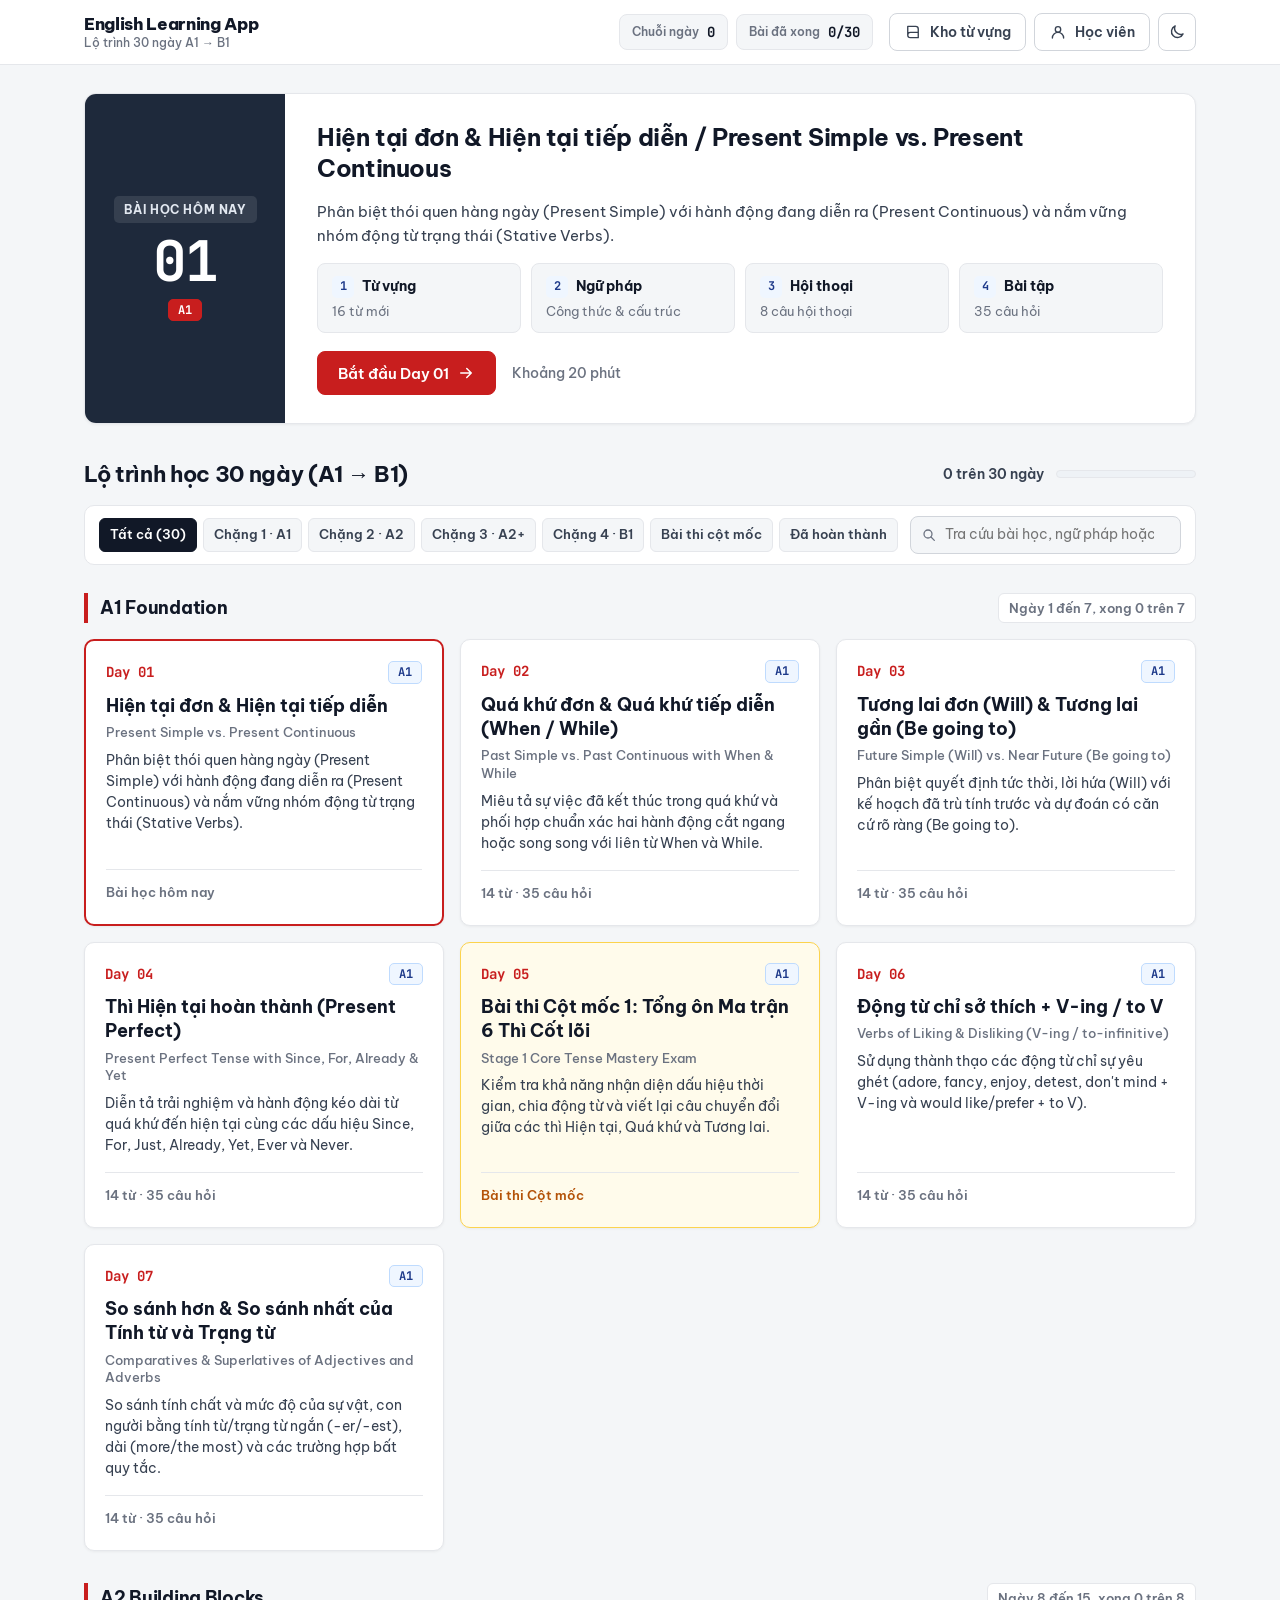
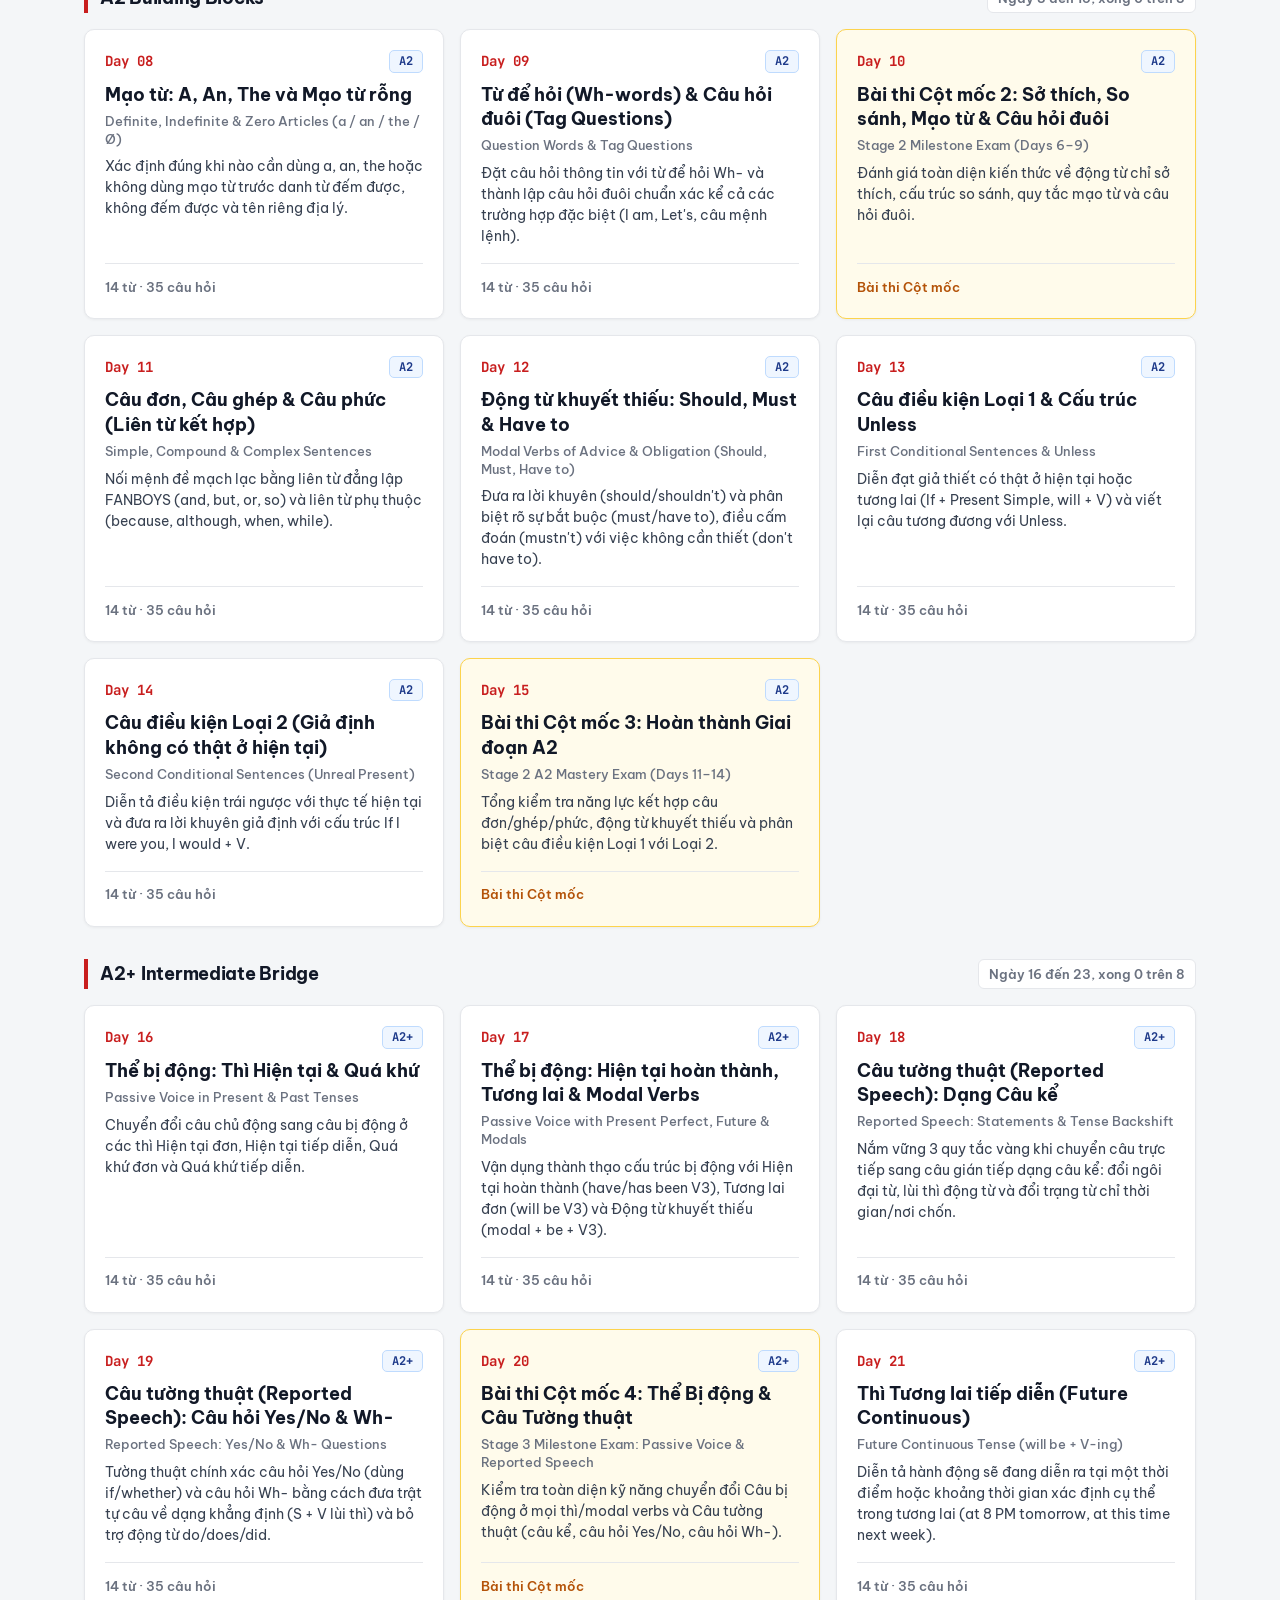
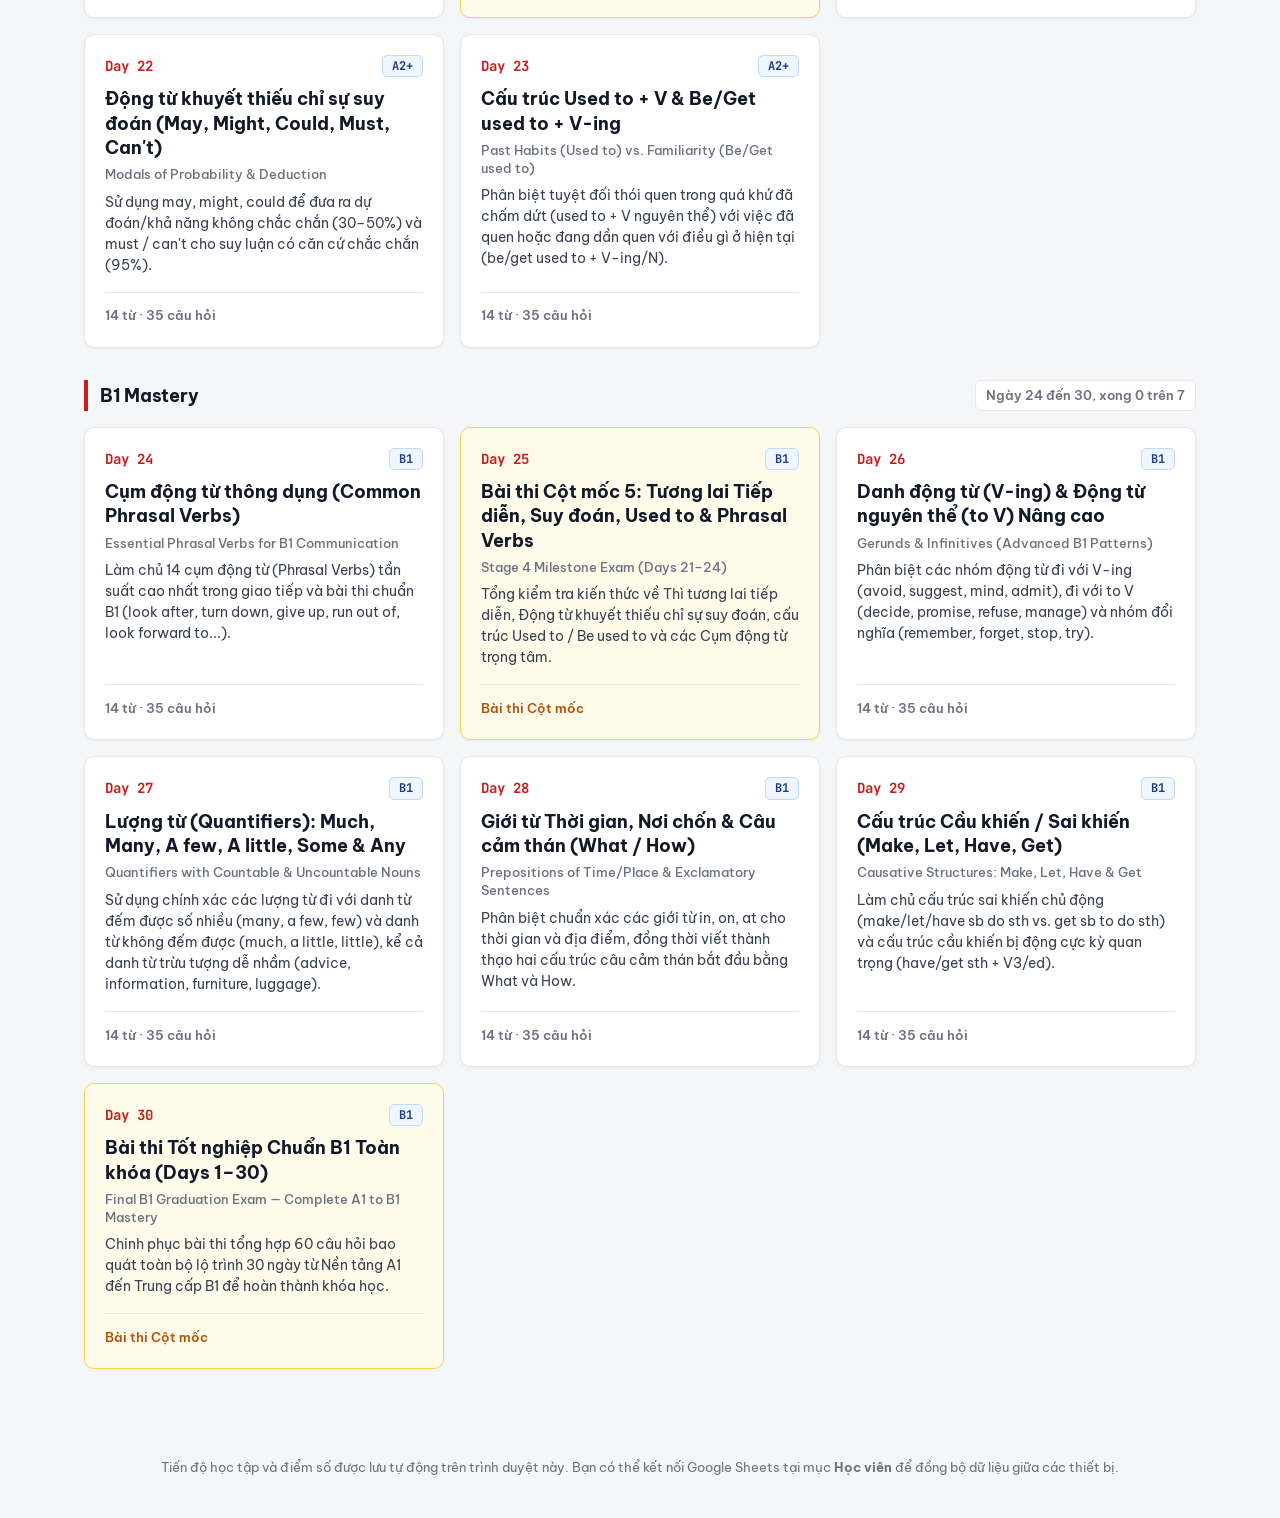
==== commit a2b7f2d4: "feat(ui): complete from-scratch DOL/ZIM LMS redesign with Be Vietnam Pro, open vocab cards, and cach" ====
--- a/index.html
+++ b/index.html
@@ -9,8 +9,8 @@
 <link rel="manifest" href="manifest.json">
 <link rel="preconnect" href="https://fonts.googleapis.com">
 <link rel="preconnect" href="https://fonts.gstatic.com" crossorigin>
-<link href="https://fonts.googleapis.com/css2?family=JetBrains+Mono:wght@400;500;600&family=Plus+Jakarta+Sans:wght@400;500;600;700&display=swap" rel="stylesheet">
-<link rel="stylesheet" href="assets/style.css">
+<link href="https://fonts.googleapis.com/css2?family=Be+Vietnam+Pro:ital,wght@0,400;0,500;0,600;0,700;0,800;1,400&family=JetBrains+Mono:wght@400;500;600&display=swap" rel="stylesheet">
+<link rel="stylesheet" href="assets/style.css?v=5">
 <script>
 (function () {
   try {
@@ -93,7 +93,7 @@
 
       <ol class="parts" aria-label="Cấu trúc 4 bước của buổi học">
         <li><span class="part-no">1</span><span class="part-name">Từ vựng</span><span class="part-note" id="today-vocab-count">từ mới</span></li>
-        <li><span class="part-no">2</span><span class="part-name">Ngữ pháp</span><span class="part-note" id="today-grammar-note">công thức &amp; ví dụ</span></li>
+        <li><span class="part-no">2</span><span class="part-name">Ngữ pháp</span><span class="part-note" id="today-grammar-note">Công thức &amp; cấu trúc</span></li>
         <li><span class="part-no">3</span><span class="part-name">Hội thoại</span><span class="part-note" id="today-dialogue-note">nghe &amp; đọc hiểu</span></li>
         <li><span class="part-no">4</span><span class="part-name">Bài tập</span><span class="part-note" id="today-practice-count">5 phần thực hành</span></li>
       </ol>
@@ -208,7 +208,7 @@
   </div>
 </div>
 
-<script src="data/curriculum.js"></script>
-<script src="assets/app.js"></script>
+<script src="data/curriculum.js?v=5"></script>
+<script src="assets/app.js?v=5"></script>
 </body>
 </html>
--- a/assets/style.css
+++ b/assets/style.css
@@ -1,5 +1,6 @@
-/* English Learning App — Clean Academic Study Portal (DOL English / ZIM Academy inspired)
- * Crisp typography, flat structured surfaces, high-contrast ink, purposeful academic crimson accent.
+/* English Learning App — DOL English & ZIM Academy Modern LMS Stylesheet
+ * Clean, high-contrast academic study portal with Be Vietnam Pro + JetBrains Mono.
+ * Zero gradients, zero blur/glassmorphism, zero keyframes, zero card scrollbars.
  */
 
 :root {
@@ -11,42 +12,42 @@
   --space-lg: 24px;
   --space-xl: 36px;
   --space-2xl: 56px;
-  --space-3xl: 72px;
-
-  --text-xs: 0.8125rem;
-  --text-sm: 0.9375rem;
+
+  --text-xs: 0.75rem;
+  --text-sm: 0.875rem;
   --text-md: 1rem;
   --text-lg: 1.125rem;
   --text-xl: 1.35rem;
-  --text-2xl: 1.625rem;
-  --text-title: clamp(1.5rem, 1.8vw + 1rem, 2.125rem);
-  --text-display: clamp(3.25rem, 6vw, 4.75rem);
+  --text-2xl: 1.5rem;
 
   --dur-micro: 120ms;
   --dur-short: 180ms;
   --ease-out: cubic-bezier(0.16, 1, 0.3, 1);
 
   --container: 1160px;
-  --gutter: 28px;
+  --gutter: 24px;
   --z-sticky: 200;
-  --z-sticky-nav: 300;
   --z-modal: 400;
 
-  /* Light Mode (Default) */
-  --color-paper: #F8FAFC;
-  --color-paper-2: #F1F5F9;
+  /* Light Mode */
+  --color-paper: #F4F6F8;
+  --color-paper-2: #EEF2F6;
   --color-card: #FFFFFF;
-  --color-ink: #0F172A;
-  --color-ink-2: #334155;
-  --color-muted: #64748B;
-  --color-rule: #E2E8F0;
-  --color-rule-strong: #CBD5E1;
-
-  --color-accent: #D92D20;
-  --color-accent-hover: #B42318;
+  --color-ink: #111827;
+  --color-ink-2: #374151;
+  --color-muted: #6B7280;
+  --color-rule: #E5E7EB;
+  --color-rule-strong: #D1D5DB;
+
+  --color-accent: #C81E1E;
+  --color-accent-hover: #9B1C1C;
   --color-accent-ink: #FFFFFF;
-  --color-accent-soft: #FEF3F2;
-  --color-accent-border: #FECACA;
+  --color-accent-soft: #FEF2F2;
+  --color-accent-border: #FCA5A5;
+
+  --color-navy: #1E3A8A;
+  --color-navy-soft: #EFF6FF;
+  --color-navy-border: #BFDBFE;
 
   --color-correct: #15803D;
   --color-correct-soft: #F0FDF4;
@@ -54,52 +55,57 @@
 
   --color-wrong: #B91C1C;
   --color-wrong-soft: #FEF2F2;
-  --color-wrong-border: #FECACA;
+  --color-wrong-border: #FCA5A5;
 
   --color-amber: #B45309;
   --color-amber-soft: #FFFBEB;
   --color-amber-border: #FCD34D;
 
   --color-highlight: #FEF08A;
-  --color-focus: #0F172A;
-  --color-scrim: rgba(15, 23, 42, 0.5);
-
-  --shadow-card: 0 1px 2px rgba(15, 23, 42, 0.04);
-  --shadow-hover: 0 4px 12px rgba(15, 23, 42, 0.06);
-  --shadow-sheet: 0 10px 28px rgba(15, 23, 42, 0.12);
-
-  --font-body: "Plus Jakarta Sans", -apple-system, BlinkMacSystemFont, "Segoe UI", Roboto, sans-serif;
-  --font-display: var(--font-body);
-  --font-mono: "JetBrains Mono", ui-monospace, Consolas, monospace;
+  --color-focus: #111827;
+  --color-scrim: rgba(17, 24, 39, 0.52);
+
+  --shadow-card: 0 1px 3px rgba(0, 0, 0, 0.05);
+  --shadow-hover: 0 4px 12px rgba(17, 24, 39, 0.08);
+  --shadow-sheet: 0 12px 32px rgba(17, 24, 39, 0.16);
+
+  --font-body: "Be Vietnam Pro", -apple-system, BlinkMacSystemFont, "Segoe UI", Roboto, sans-serif;
+  --font-display: "Be Vietnam Pro", -apple-system, BlinkMacSystemFont, "Segoe UI", Roboto, sans-serif;
+  --font-mono: "JetBrains Mono", ui-monospace, SFMono-Regular, Consolas, monospace;
 
   --radius: 8px;
+  --radius-card: 10px;
   --radius-sheet: 12px;
   --radius-tag: 6px;
   color-scheme: light;
 }
 
 [data-theme="dark"] {
-  --color-paper: #0B0F17;
-  --color-paper-2: #161E2E;
+  --color-paper: #0B0F19;
+  --color-paper-2: #1E293B;
   --color-card: #111827;
-  --color-ink: #F8FAFC;
-  --color-ink-2: #CBD5E1;
-  --color-muted: #94A3B8;
-  --color-rule: #1E293B;
-  --color-rule-strong: #334155;
-
-  --color-accent: #F04438;
-  --color-accent-hover: #D92D20;
+  --color-ink: #F9FAFB;
+  --color-ink-2: #D1D5DB;
+  --color-muted: #9CA3AF;
+  --color-rule: #1F2937;
+  --color-rule-strong: #374151;
+
+  --color-accent: #EF4444;
+  --color-accent-hover: #DC2626;
   --color-accent-ink: #FFFFFF;
-  --color-accent-soft: #2A1215;
+  --color-accent-soft: #2D1215;
   --color-accent-border: #7F1D1D;
+
+  --color-navy: #60A5FA;
+  --color-navy-soft: #172554;
+  --color-navy-border: #1E3A8A;
 
   --color-correct: #4ADE80;
   --color-correct-soft: #052E16;
   --color-correct-border: #166534;
 
   --color-wrong: #F87171;
-  --color-wrong-soft: #2C0B0E;
+  --color-wrong-soft: #2A1215;
   --color-wrong-border: #7F1D1D;
 
   --color-amber: #FBBF24;
@@ -107,10 +113,10 @@
   --color-amber-border: #78350F;
 
   --color-highlight: #422006;
-  --color-focus: #F8FAFC;
+  --color-focus: #F9FAFB;
   --color-scrim: rgba(0, 0, 0, 0.72);
 
-  --shadow-card: 0 1px 2px rgba(0, 0, 0, 0.25);
+  --shadow-card: 0 1px 3px rgba(0, 0, 0, 0.25);
   --shadow-hover: 0 4px 12px rgba(0, 0, 0, 0.4);
   --shadow-sheet: 0 12px 32px rgba(0, 0, 0, 0.55);
   color-scheme: dark;
@@ -142,9 +148,8 @@
   caret-color: var(--color-accent);
 }
 
-.page-desk,
-.page-lesson {
-  background: var(--color-paper);
+body.modal-open {
+  overflow: hidden;
 }
 
 ::selection {
@@ -167,10 +172,11 @@
   margin: 0;
   font-family: var(--font-display);
   font-weight: 700;
-  letter-spacing: -0.02em;
-  line-height: 1.25;
+  letter-spacing: -0.015em;
+  line-height: 1.3;
   color: var(--color-ink);
   overflow-wrap: break-word;
+  word-break: normal;
   min-width: 0;
 }
 
@@ -194,22 +200,6 @@
 
 [hidden] {
   display: none !important;
-}
-
-.container {
-  width: 100%;
-  max-width: var(--container);
-  margin-inline: auto;
-  padding-inline: var(--gutter);
-}
-
-.sr-only, .visually-hidden {
-  position: absolute;
-  width: 1px;
-  height: 1px;
-  overflow: hidden;
-  clip-path: inset(50%);
-  white-space: nowrap;
 }
 
 .sprite {
@@ -219,83 +209,97 @@
   overflow: hidden;
 }
 
+.sr-only {
+  position: absolute;
+  width: 1px;
+  height: 1px;
+  padding: 0;
+  margin: -1px;
+  overflow: hidden;
+  clip: rect(0, 0, 0, 0);
+  white-space: nowrap;
+  border: 0;
+}
+
+.skip-link {
+  position: absolute;
+  left: -9999px;
+  top: 8px;
+  z-index: 999;
+  padding: 8px 14px;
+  background: var(--color-accent);
+  color: var(--color-accent-ink);
+  border-radius: var(--radius);
+  font-weight: 600;
+  text-decoration: none;
+}
+
+.skip-link:focus {
+  left: 12px;
+}
+
+.container {
+  width: 100%;
+  max-width: var(--container);
+  margin: 0 auto;
+  padding: 28px var(--gutter) 56px;
+}
+
+.container-lesson {
+  padding-top: 22px;
+}
+
+.notice,
+.empty {
+  padding: 20px 24px;
+  background: var(--color-card);
+  border: 1px solid var(--color-rule);
+  border-radius: var(--radius-card);
+  color: var(--color-muted);
+  text-align: center;
+  font-size: var(--text-sm);
+}
+
+/* ---------- Icons & Buttons ---------- */
 .icon {
   width: 18px;
   height: 18px;
   flex: none;
 }
 
-.spacer {
-  flex: 1;
-}
-
-.num, .figure {
-  font-variant-numeric: tabular-nums;
-}
-
-.skip-link {
-  position: absolute;
-  left: var(--space-md);
-  top: -80px;
-  z-index: var(--z-modal);
-  padding: var(--space-xs) var(--space-md);
-  background: var(--color-ink);
-  color: var(--color-paper);
-  border-radius: var(--radius);
-  font-weight: 600;
-}
-
-.skip-link:focus-visible {
-  top: var(--space-md);
-}
-
-.notice {
-  margin-top: var(--space-lg);
-  padding: var(--space-md);
-  border: 1px solid var(--color-wrong-border);
-  background: var(--color-wrong-soft);
-  color: var(--color-wrong);
-  border-radius: var(--radius);
-  font-weight: 500;
-}
-
-/* ---------- Controls & Inputs ---------- */
 .btn {
   display: inline-flex;
   align-items: center;
   justify-content: center;
-  gap: var(--space-xs);
-  min-height: 42px;
-  padding: 0 var(--space-md);
-  border: 1px solid var(--color-rule-strong);
+  gap: 8px;
+  min-height: 38px;
+  padding: 0 14px;
   border-radius: var(--radius);
-  background: var(--color-card);
-  color: var(--color-ink);
+  border: 1px solid transparent;
+  font-size: var(--text-sm);
   font-weight: 600;
-  font-size: var(--text-sm);
-  line-height: 1.2;
+  line-height: 1;
   text-decoration: none;
   cursor: pointer;
-  transition: background-color var(--dur-micro) var(--ease-out), border-color var(--dur-micro) var(--ease-out), color var(--dur-micro) var(--ease-out);
-}
-
-.btn:hover {
-  background: var(--color-paper-2);
-  border-color: var(--color-ink-2);
-}
-
-.btn:disabled,
-.btn[aria-disabled="true"] {
-  background: var(--color-paper-2);
-  color: var(--color-muted);
-  border-color: var(--color-rule);
+  white-space: nowrap;
+  transition: background var(--dur-micro), border-color var(--dur-micro), color var(--dur-micro);
+}
+
+.btn:disabled {
+  opacity: 0.45;
   cursor: not-allowed;
 }
 
-.btn[aria-pressed="true"]:not(.btn-primary) {
-  background: var(--color-paper-2);
-  border-color: var(--color-ink);
-  color: var(--color-ink);
+.btn-sm {
+  min-height: 32px;
+  padding: 0 10px;
+  font-size: 0.8125rem;
+}
+
+.btn-lg {
+  min-height: 44px;
+  padding: 0 20px;
+  font-size: 0.9375rem;
 }
 
 .btn-primary {
@@ -304,294 +308,316 @@
   color: var(--color-accent-ink);
 }
 
-.btn-primary:hover {
+.btn-primary:hover:not(:disabled) {
   background: var(--color-accent-hover);
   border-color: var(--color-accent-hover);
-  color: var(--color-accent-ink);
-}
-
-.btn-primary:disabled {
-  background: var(--color-rule-strong);
+}
+
+.btn-ghost {
+  background: var(--color-card);
   border-color: var(--color-rule-strong);
-  color: var(--color-muted);
-}
-
-.btn-ghost {
-  background: transparent;
-  border-color: var(--color-rule-strong);
-}
-
-.btn-ghost:hover {
+  color: var(--color-ink-2);
+}
+
+.btn-ghost:hover:not(:disabled) {
   background: var(--color-paper-2);
   border-color: var(--color-ink-2);
+  color: var(--color-ink);
 }
 
 .btn-icon {
-  width: 42px;
+  width: 38px;
+  min-width: 38px;
   padding: 0;
-}
-
-.btn-sm {
-  min-height: 36px;
-  padding: 0 var(--space-sm);
+  background: var(--color-card);
+  border-color: var(--color-rule-strong);
+  color: var(--color-ink-2);
+}
+
+.btn-icon:hover:not(:disabled) {
+  background: var(--color-paper-2);
+  color: var(--color-ink);
+}
+
+.btn-icon.btn-sm {
+  width: 32px;
+  min-width: 32px;
+}
+
+.icon-btn {
+  width: 36px;
+  height: 36px;
+  padding: 0;
+  border-radius: var(--radius);
+  border: 1px solid var(--color-rule);
+  background: var(--color-paper);
+  color: var(--color-ink-2);
+  display: inline-flex;
+  align-items: center;
+  justify-content: center;
+  cursor: pointer;
+  flex: none;
+  transition: background var(--dur-micro), border-color var(--dur-micro), color var(--dur-micro);
+}
+
+.icon-btn:hover:not(:disabled) {
+  border-color: var(--color-accent-border);
+  background: var(--color-accent-soft);
+  color: var(--color-accent);
+}
+
+.icon-btn-sm {
+  width: 30px;
+  height: 30px;
+  border-radius: 6px;
+}
+
+.icon-btn-sm .icon {
+  width: 15px;
+  height: 15px;
+}
+
+.icon-sun {
+  display: none;
+}
+
+[data-theme="dark"] .icon-moon {
+  display: none;
+}
+
+[data-theme="dark"] .icon-sun {
+  display: block;
+}
+
+/* ---------- Tags, Badges & Inputs ---------- */
+.cefr-tag,
+.lesson-badge {
+  display: inline-flex;
+  align-items: center;
+  justify-content: center;
+  padding: 3px 9px;
+  border-radius: 5px;
+  background: var(--color-navy-soft);
+  color: var(--color-navy);
+  border: 1px solid var(--color-navy-border);
+  font-family: var(--font-mono);
   font-size: var(--text-xs);
-}
-
-.btn-sm.btn-icon {
-  width: 36px;
-  padding: 0;
-}
-
-.btn-lg {
-  min-height: 48px;
-  padding: 0 var(--space-lg);
-  font-size: var(--text-md);
+  font-weight: 700;
+  line-height: 1.2;
+  white-space: nowrap;
+}
+
+.field {
+  display: flex;
+  flex-direction: column;
+  gap: 6px;
+  min-width: 0;
+}
+
+.field-label {
+  font-size: 0.8125rem;
+  font-weight: 600;
+  color: var(--color-ink-2);
+}
+
+.field-hint {
+  font-size: 0.8125rem;
+  color: var(--color-muted);
+}
+
+.field-search {
+  position: relative;
+}
+
+.field-search .icon {
+  position: absolute;
+  left: 11px;
+  top: 50%;
+  transform: translateY(-50%);
+  width: 16px;
+  height: 16px;
+  color: var(--color-muted);
+  pointer-events: none;
+}
+
+.field-search .input {
+  padding-left: 34px;
 }
 
 .input {
   width: 100%;
-  min-height: 42px;
-  padding: 0 var(--space-sm);
+  min-height: 38px;
+  padding: 0 12px;
+  border-radius: var(--radius);
   border: 1px solid var(--color-rule-strong);
-  border-radius: var(--radius);
-  background: var(--color-card);
+  background: var(--color-paper);
   color: var(--color-ink);
   font-size: var(--text-sm);
-  transition: border-color var(--dur-micro) var(--ease-out), box-shadow var(--dur-micro) var(--ease-out);
-}
-
-.input::placeholder {
-  color: var(--color-muted);
-}
-
-.input:hover {
-  border-color: var(--color-ink-2);
-}
-
-.input:focus-visible {
-  outline: 2px solid var(--color-focus);
-  outline-offset: 1px;
-  border-color: var(--color-ink);
-}
-
-.input:disabled {
-  background: var(--color-paper-2);
-  color: var(--color-muted);
-  border-color: var(--color-rule);
-  cursor: not-allowed;
+}
+
+.input:focus {
+  outline: none;
+  border-color: var(--color-accent);
+  background: var(--color-card);
+  box-shadow: 0 0 0 2px var(--color-accent-soft);
 }
 
 .input-mono {
   font-family: var(--font-mono);
-  font-size: var(--text-xs);
-}
-
-select.input {
-  padding-right: var(--space-xs);
-}
-
-.field {
-  display: grid;
-  gap: var(--space-2xs);
-  min-width: 0;
-}
-
-.field-label {
-  font-size: var(--text-xs);
-  font-weight: 600;
-  color: var(--color-ink-2);
-}
-
-.field-hint {
-  font-size: var(--text-xs);
-  color: var(--color-muted);
-}
-
-.field-search {
-  position: relative;
-}
-
-.field-search .icon {
-  position: absolute;
-  left: var(--space-sm);
-  top: 50%;
-  margin-top: -9px;
-  color: var(--color-muted);
-  pointer-events: none;
-}
-
-.field-search .input {
-  padding-left: 38px;
-}
-
-/* ---------- Shared Tags, Meters, Empty ---------- */
-.cefr-tag {
-  display: inline-flex;
-  align-items: center;
-  padding: 2px 8px;
-  border: 1px solid var(--color-rule-strong);
-  border-radius: var(--radius-tag);
-  font-family: var(--font-mono);
-  font-size: 0.75rem;
-  font-weight: 600;
-  line-height: 1.5;
-  font-variant-numeric: tabular-nums;
-  color: var(--color-ink-2);
-  background: var(--color-paper-2);
-  white-space: nowrap;
-}
-
-.vocab-day {
-  margin-left: auto;
-  color: var(--color-muted);
-  border-color: var(--color-rule);
-  background: var(--color-paper);
-}
-
-.meter {
-  display: block;
-  height: 8px;
-  border-radius: var(--radius-tag);
-  background: var(--color-rule);
-  overflow: hidden;
-}
-
-.meter-fill {
-  display: block;
-  height: 100%;
-  width: 0;
-  background: var(--color-accent);
-  border-radius: var(--radius-tag);
-  transition: width var(--dur-short) var(--ease-out);
-}
-
-.empty {
-  padding: var(--space-xl) var(--space-md);
-  text-align: center;
-  color: var(--color-muted);
-  background: var(--color-card);
-  border: 1px dashed var(--color-rule-strong);
-  border-radius: var(--radius);
+  font-size: 0.8125rem;
 }
 
 /* ---------- Topbar ---------- */
 .topbar {
   position: sticky;
   top: 0;
-  z-index: var(--z-sticky-nav);
+  z-index: var(--z-sticky);
   background: var(--color-card);
   border-bottom: 1px solid var(--color-rule);
+  min-height: 64px;
 }
 
 .topbar-inner {
-  display: flex;
-  align-items: center;
-  gap: var(--space-lg);
   max-width: var(--container);
-  margin-inline: auto;
-  padding: var(--space-sm) var(--gutter);
-  min-height: 68px;
+  margin: 0 auto;
+  padding: 10px var(--gutter);
+  min-height: 64px;
+  display: flex;
+  align-items: center;
+  justify-content: space-between;
+  gap: 16px;
 }
 
 .brand {
-  display: grid;
+  display: flex;
+  flex-direction: column;
   gap: 2px;
   text-decoration: none;
+  min-width: 0;
+}
+
+.brand-name {
+  font-size: 1.0625rem;
+  font-weight: 800;
+  color: var(--color-ink);
+  letter-spacing: -0.02em;
   line-height: 1.2;
-  margin-right: auto;
-}
-
-.brand-emblem,
-.stat-icon {
-  display: none;
-}
-
-.brand-name {
-  font-family: var(--font-display);
-  font-size: var(--text-xl);
-  font-weight: 700;
-  letter-spacing: -0.02em;
-  color: var(--color-ink);
 }
 
 .brand-sub {
   font-size: var(--text-xs);
   font-weight: 500;
   color: var(--color-muted);
+  line-height: 1.2;
 }
 
 .stats {
   display: flex;
-  align-items: stretch;
-  gap: 0;
+  align-items: center;
+  gap: 8px;
+  margin-left: auto;
 }
 
 .stat {
-  display: grid;
-  align-content: center;
-  padding: 2px var(--space-lg);
-  border-left: 1px solid var(--color-rule);
-  min-width: 0;
+  display: flex;
+  align-items: center;
+  gap: 8px;
+  padding: 6px 12px;
+  background: var(--color-paper);
+  border: 1px solid var(--color-rule);
+  border-radius: var(--radius);
+}
+
+.stat-label {
+  font-size: var(--text-xs);
+  font-weight: 600;
+  color: var(--color-muted);
 }
 
 .stat-value {
   font-family: var(--font-mono);
-  font-size: var(--text-xl);
-  font-weight: 700;
-  line-height: 1.15;
-  font-variant-numeric: tabular-nums;
-  color: var(--color-ink);
-  order: -1;
-}
-
-.stat-label {
-  font-size: var(--text-xs);
-  font-weight: 500;
+  font-size: var(--text-sm);
+  font-weight: 700;
+  color: var(--color-ink);
+}
+
+.toolbar {
+  display: flex;
+  align-items: center;
+  gap: 8px;
+  flex: none;
+}
+
+/* Topbar Lesson Variant */
+.lesson-id {
+  display: flex;
+  align-items: center;
+  gap: 12px;
+  flex: 1;
+  min-width: 0;
+}
+
+.lesson-heading {
+  min-width: 0;
+}
+
+.lesson-title {
+  font-size: 1.0625rem;
+  font-weight: 700;
+  line-height: 1.3;
+  color: var(--color-ink);
+}
+
+.lesson-sub {
+  font-size: 0.8125rem;
   color: var(--color-muted);
+  line-height: 1.35;
+  overflow: hidden;
+  text-overflow: ellipsis;
   white-space: nowrap;
 }
 
-.toolbar {
-  display: flex;
-  align-items: center;
-  gap: var(--space-xs);
-}
-
-.icon-sun {
-  display: none;
-}
-
-[data-theme="dark"] .icon-sun {
-  display: block;
-}
-
-[data-theme="dark"] .icon-moon {
-  display: none;
-}
-
-/* ---------- Today Study Desk Card ---------- */
+.score-badge {
+  display: inline-flex;
+  align-items: center;
+  min-height: 34px;
+  padding: 0 12px;
+  border-radius: var(--radius);
+  background: var(--color-paper);
+  border: 1px solid var(--color-rule);
+  font-size: 0.8125rem;
+  font-weight: 600;
+  color: var(--color-ink-2);
+  white-space: nowrap;
+}
+
+/* ---------- Study Desk: Today Hero Card ---------- */
 .today {
   display: grid;
-  grid-template-columns: minmax(0, 220px) minmax(0, 1fr);
-  margin-top: var(--space-lg);
-  background: var(--color-card);
-  border: 1px solid var(--color-rule);
-  border-left: 4px solid var(--color-accent);
+  grid-template-columns: 200px minmax(0, 1fr);
+  background: var(--color-card);
+  border: 1px solid var(--color-rule);
   border-radius: var(--radius-sheet);
   box-shadow: var(--shadow-card);
-  overflow: clip;
+  overflow: hidden;
+  margin-bottom: 36px;
 }
 
 .today-margin {
+  background: #1E293B;
+  color: #F9FAFB;
+  padding: 28px 20px;
   display: flex;
   flex-direction: column;
-  justify-content: space-between;
-  align-items: flex-start;
-  gap: var(--space-md);
-  padding: var(--space-lg);
-  background: var(--color-paper-2);
+  align-items: center;
+  justify-content: center;
+  text-align: center;
+  gap: 10px;
+}
+
+[data-theme="dark"] .today-margin {
+  background: #1E293B;
   border-right: 1px solid var(--color-rule);
-  min-width: 0;
 }
 
 .today-margin-label {
@@ -599,102 +625,103 @@
   font-weight: 700;
   text-transform: uppercase;
   letter-spacing: 0.05em;
-  color: var(--color-accent);
+  color: #E2E8F0;
+  background: rgba(255, 255, 255, 0.1);
+  padding: 4px 10px;
+  border-radius: 5px;
 }
 
 .today-day {
   font-family: var(--font-mono);
-  font-size: var(--text-display);
-  font-weight: 700;
-  line-height: 0.95;
-  letter-spacing: -0.04em;
-  font-variant-numeric: tabular-nums;
-  color: var(--color-ink);
-  overflow-wrap: anywhere;
+  font-size: 3.5rem;
+  font-weight: 700;
+  line-height: 1;
+  color: #FFFFFF;
+  letter-spacing: -0.03em;
 }
 
 .today-cefr {
-  background: var(--color-card);
-  border-color: var(--color-rule-strong);
-  color: var(--color-ink);
+  background: var(--color-accent);
+  border-color: var(--color-accent);
+  color: #FFFFFF;
 }
 
 .today-body {
-  display: grid;
-  gap: var(--space-md);
-  padding: var(--space-lg) var(--space-xl);
+  padding: 28px 32px;
+  display: flex;
+  flex-direction: column;
+  gap: 16px;
   min-width: 0;
-  align-content: start;
-}
-
-.today-label {
-  display: flex;
-  align-items: center;
-  gap: var(--space-sm);
-  font-size: var(--text-sm);
-  font-weight: 600;
-  color: var(--color-muted);
 }
 
 .today-title {
-  font-size: var(--text-title);
-  font-weight: 700;
-  line-height: 1.2;
+  font-size: var(--text-2xl);
+  font-weight: 700;
+  line-height: 1.3;
+  color: var(--color-ink);
 }
 
 .today-goal {
-  font-size: var(--text-md);
+  font-size: 0.9375rem;
   color: var(--color-ink-2);
-  max-width: 64ch;
-  line-height: 1.6;
-}
-
-.parts {
+  line-height: 1.55;
+}
+
+ol.parts {
   display: grid;
   grid-template-columns: repeat(4, minmax(0, 1fr));
-  gap: var(--space-sm);
-  margin-top: var(--space-2xs);
-}
-
-.parts li {
+  gap: 10px;
+}
+
+ol.parts > li {
   display: grid;
-  grid-template-columns: auto 1fr;
-  column-gap: var(--space-xs);
-  row-gap: var(--space-2xs);
-  align-items: baseline;
+  grid-template-columns: 22px 1fr;
+  align-items: center;
+  column-gap: 8px;
+  row-gap: 4px;
+  padding: 12px 14px;
+  background: var(--color-paper);
+  border: 1px solid var(--color-rule);
+  border-radius: var(--radius);
   min-width: 0;
-  padding: var(--space-sm);
-  background: var(--color-paper);
-  border: 1px solid var(--color-rule);
-  border-radius: var(--radius);
 }
 
 .part-no {
+  width: 22px;
+  height: 22px;
+  border-radius: 5px;
+  background: var(--color-navy-soft);
+  color: var(--color-navy);
   font-family: var(--font-mono);
   font-size: var(--text-xs);
   font-weight: 700;
-  color: var(--color-accent);
+  display: inline-flex;
+  align-items: center;
+  justify-content: center;
 }
 
 .part-name {
-  font-weight: 700;
-  font-size: var(--text-sm);
-  color: var(--color-ink);
+  font-size: 0.875rem;
+  font-weight: 700;
+  color: var(--color-ink);
+  line-height: 1.25;
 }
 
 .part-note {
   grid-column: 1 / -1;
-  font-size: var(--text-xs);
+  font-size: 0.8125rem;
   color: var(--color-muted);
   line-height: 1.4;
+  overflow-wrap: break-word;
+  word-break: normal;
 }
 
 .today-actions {
   display: flex;
   align-items: center;
-  gap: var(--space-md);
+  gap: 16px;
   flex-wrap: wrap;
-  margin-top: var(--space-2xs);
+  margin-top: 2px;
 }
 
 .today-time {
@@ -703,133 +730,135 @@
   color: var(--color-muted);
 }
 
-/* ---------- 30-Day Roadmap ---------- */
-.roadmap {
-  margin-top: var(--space-2xl);
-}
-
+/* ---------- Study Desk: Roadmap ---------- */
 .roadmap-head {
   display: flex;
-  align-items: flex-end;
+  align-items: center;
   justify-content: space-between;
-  gap: var(--space-lg);
+  gap: 16px;
   flex-wrap: wrap;
+  margin-bottom: 16px;
 }
 
 .section-title {
-  font-size: var(--text-title);
-  font-weight: 700;
+  font-size: 1.375rem;
+  font-weight: 700;
+  color: var(--color-ink);
 }
 
 .roadmap-progress {
   display: flex;
   align-items: center;
-  gap: var(--space-sm);
+  gap: 12px;
   font-size: var(--text-sm);
   font-weight: 600;
   color: var(--color-ink-2);
-  font-variant-numeric: tabular-nums;
-}
-
-.roadmap-progress .meter {
-  width: 160px;
+}
+
+.meter {
+  width: 140px;
+  height: 8px;
+  background: var(--color-paper-2);
+  border: 1px solid var(--color-rule);
+  border-radius: 4px;
+  overflow: hidden;
+}
+
+.meter-fill {
+  display: block;
+  height: 100%;
+  width: 0%;
+  background: var(--color-accent);
+  transition: width 220ms var(--ease-out);
 }
 
 .filter-bar {
   display: flex;
   align-items: center;
   justify-content: space-between;
-  gap: var(--space-md);
+  gap: 12px;
+  background: var(--color-card);
+  padding: 10px 14px;
+  border: 1px solid var(--color-rule);
+  border-radius: var(--radius-card);
+  margin-bottom: 28px;
   flex-wrap: wrap;
-  margin-top: var(--space-md);
-  padding: var(--space-sm);
-  background: var(--color-card);
-  border: 1px solid var(--color-rule);
-  border-radius: var(--radius);
 }
 
 .filters {
   display: flex;
-  gap: var(--space-xs);
+  align-items: center;
+  gap: 6px;
   flex-wrap: wrap;
 }
 
 .chip {
-  min-height: 36px;
-  padding: 0 var(--space-sm);
-  border: 1px solid var(--color-rule-strong);
-  border-radius: var(--radius-tag);
+  min-height: 34px;
+  padding: 0 10px;
+  border-radius: 6px;
+  border: 1px solid var(--color-rule);
   background: var(--color-paper);
   color: var(--color-ink-2);
-  font-size: var(--text-xs);
+  font-size: 0.8125rem;
   font-weight: 600;
+  white-space: nowrap;
   cursor: pointer;
-  transition: background-color var(--dur-micro) var(--ease-out), border-color var(--dur-micro) var(--ease-out), color var(--dur-micro) var(--ease-out);
+  transition: background var(--dur-micro), border-color var(--dur-micro), color var(--dur-micro);
 }
 
 .chip:hover {
-  border-color: var(--color-ink);
   background: var(--color-paper-2);
-  color: var(--color-ink);
-}
-
-.chip.is-active,
-.chip[aria-pressed="true"] {
+  border-color: var(--color-rule-strong);
+  color: var(--color-ink);
+}
+
+.chip.is-active {
   background: var(--color-ink);
   border-color: var(--color-ink);
   color: var(--color-card);
 }
 
-.chip:disabled {
-  background: var(--color-paper-2);
+.filter-bar .field-search {
+  flex: 1 1 260px;
+  min-width: 260px;
+  width: auto;
+}
+
+.stage {
+  margin-bottom: 32px;
+}
+
+.stage-head {
+  display: flex;
+  align-items: center;
+  justify-content: space-between;
+  gap: 12px;
+  flex-wrap: wrap;
+  border-left: 4px solid var(--color-accent);
+  padding-left: 12px;
+  margin-bottom: 16px;
+}
+
+.stage-title {
+  font-size: 1.125rem;
+  font-weight: 700;
+  color: var(--color-ink);
+}
+
+.stage-range {
+  font-size: 0.8125rem;
+  font-weight: 600;
   color: var(--color-muted);
-  border-color: var(--color-rule);
-  cursor: not-allowed;
-}
-
-.filter-bar .field-search {
-  width: min(100%, 300px);
-}
-
-#roadmap-container {
-  margin-top: var(--space-md);
-}
-
-.stage {
-  margin-top: var(--space-xl);
-}
-
-.stage-head {
-  display: flex;
-  align-items: center;
-  justify-content: space-between;
-  gap: var(--space-sm);
-  flex-wrap: wrap;
-  padding-bottom: var(--space-sm);
-  border-bottom: 2px solid var(--color-ink);
-  margin-bottom: var(--space-md);
-}
-
-.stage-title {
-  font-size: var(--text-xl);
-  font-weight: 700;
-}
-
-.stage-range {
-  padding: 3px 10px;
-  background: var(--color-paper-2);
-  border: 1px solid var(--color-rule);
+  background: var(--color-card);
+  border: 1px solid var(--color-rule);
+  padding: 4px 10px;
   border-radius: var(--radius-tag);
-  font-size: var(--text-xs);
-  font-weight: 600;
-  font-variant-numeric: tabular-nums;
-  color: var(--color-ink-2);
 }
 
 .day-list {
   display: grid;
-  grid-template-columns: repeat(auto-fill, minmax(min(100%, 260px), 1fr));
-  gap: var(--space-md);
+  grid-template-columns: repeat(auto-fill, minmax(300px, 1fr));
+  gap: 16px;
 }
 
 .day-list > li {
@@ -838,38 +867,19 @@
 }
 
 .day-card {
-  position: relative;
+  width: 100%;
   display: grid;
   grid-template-columns: 1fr auto;
   grid-template-rows: auto auto auto 1fr auto;
   align-content: start;
-  column-gap: var(--space-sm);
-  row-gap: var(--space-2xs);
-  width: 100%;
-  padding: 18px;
-  background: var(--color-card);
-  border: 1px solid var(--color-rule);
-  border-radius: var(--radius);
+  gap: 6px 10px;
+  padding: 20px;
+  background: var(--color-card);
+  border: 1px solid var(--color-rule);
+  border-radius: var(--radius-card);
   box-shadow: var(--shadow-card);
   text-decoration: none;
-  color: inherit;
-  transition: border-color var(--dur-micro) var(--ease-out), box-shadow var(--dur-micro) var(--ease-out), background-color var(--dur-micro) var(--ease-out);
-}
-
-.day-card > * {
-  grid-column: 1 / -1;
-  min-width: 0;
-}
-
-.day-card > .day-num {
-  grid-column: 1;
-  align-self: center;
-}
-
-.day-card > .cefr-tag {
-  grid-column: 2;
-  justify-self: end;
-  align-self: center;
+  transition: border-color var(--dur-micro), box-shadow var(--dur-micro);
 }
 
 .day-card:hover {
@@ -877,143 +887,1146 @@
   box-shadow: var(--shadow-hover);
 }
 
+.day-card.is-today {
+  border: 2px solid var(--color-accent);
+}
+
+.day-card.is-done {
+  border-color: var(--color-correct-border);
+  background: var(--color-correct-soft);
+}
+
+.day-card.is-exam {
+  border-color: var(--color-amber-border);
+  background: var(--color-amber-soft);
+}
+
+.day-card.is-done.is-today {
+  border: 2px solid var(--color-accent);
+}
+
 .day-num {
+  grid-column: 1;
+  grid-row: 1;
+  align-self: center;
   font-family: var(--font-mono);
   font-size: var(--text-sm);
   font-weight: 700;
-  font-variant-numeric: tabular-nums;
-  color: var(--color-muted);
+  color: var(--color-accent);
+}
+
+.day-card .cefr-tag {
+  grid-column: 2;
+  grid-row: 1;
+  align-self: center;
+  justify-self: end;
 }
 
 .day-title {
-  margin-top: var(--space-xs);
-  font-family: var(--font-display);
-  font-size: var(--text-lg);
-  font-weight: 700;
-  line-height: 1.3;
-  letter-spacing: -0.015em;
-  color: var(--color-ink);
+  grid-column: 1 / -1;
+  grid-row: 2;
+  font-size: 1.125rem;
+  font-weight: 700;
+  line-height: 1.35;
+  color: var(--color-ink);
+  margin-top: 4px;
+  word-break: normal;
+  overflow-wrap: break-word;
 }
 
 .day-title-en {
-  font-size: var(--text-xs);
+  grid-column: 1 / -1;
+  grid-row: 3;
+  font-size: 0.8125rem;
   font-weight: 500;
   color: var(--color-muted);
+  line-height: 1.35;
 }
 
 .day-goal {
-  margin-top: var(--space-2xs);
+  grid-column: 1 / -1;
+  grid-row: 4;
   font-size: var(--text-sm);
   color: var(--color-ink-2);
   line-height: 1.5;
-  display: -webkit-box;
-  -webkit-line-clamp: 2;
-  line-clamp: 2;
-  -webkit-box-orient: vertical;
-  overflow: hidden;
+  margin-top: 2px;
 }
 
 .day-meta {
+  grid-column: 1 / -1;
+  grid-row: 5;
   display: flex;
   align-items: center;
   justify-content: space-between;
-  gap: var(--space-xs);
-  margin-top: var(--space-sm);
-  padding-top: var(--space-sm);
+  gap: 8px;
+  flex-wrap: wrap;
+  margin-top: 10px;
+  padding-top: 12px;
   border-top: 1px solid var(--color-rule);
-  font-size: var(--text-xs);
-  color: var(--color-muted);
+  min-height: 35px;
 }
 
 .day-status {
   display: inline-flex;
   align-items: center;
-  gap: var(--space-2xs);
+  gap: 5px;
+  font-size: 0.8125rem;
   font-weight: 600;
+  color: var(--color-muted);
 }
 
 .day-status .icon {
-  width: 14px;
-  height: 14px;
+  width: 15px;
+  height: 15px;
+}
+
+.day-card.is-done .day-status:first-child {
+  color: var(--color-correct);
+}
+
+.day-card.is-exam .day-status {
+  color: var(--color-amber);
 }
 
 .day-score {
+  margin-left: auto;
+  font-family: var(--font-mono);
+  font-size: 0.8125rem;
+  font-weight: 700;
   padding: 2px 8px;
+  border-radius: 5px;
+  background: var(--color-card);
+  border: 1px solid var(--color-rule);
+  color: var(--color-ink);
+}
+
+.site-foot {
+  max-width: var(--container);
+  margin: 0 auto;
+  padding: 0 var(--gutter) 40px;
+  font-size: 0.8125rem;
+  color: var(--color-muted);
+  text-align: center;
+}
+
+/* ---------- Lesson Workbench: Tabs & Sheet ---------- */
+.tabs {
+  display: grid;
+  grid-template-columns: repeat(auto-fit, minmax(140px, 1fr));
+  gap: 6px;
+  padding: 6px;
   background: var(--color-paper-2);
   border: 1px solid var(--color-rule);
+  border-radius: var(--radius-card);
+  margin-bottom: 20px;
+}
+
+.tab {
+  display: flex;
+  align-items: center;
+  justify-content: center;
+  gap: 8px;
+  min-height: 42px;
+  padding: 8px 14px;
+  border: 1px solid transparent;
+  border-radius: 7px;
+  background: transparent;
+  color: var(--color-ink-2);
+  font-size: 0.9375rem;
+  font-weight: 600;
+  cursor: pointer;
+  transition: background var(--dur-micro), color var(--dur-micro), border-color var(--dur-micro);
+}
+
+.tab:hover {
+  background: var(--color-card);
+  color: var(--color-ink);
+}
+
+.tab.is-active {
+  background: var(--color-card);
+  color: var(--color-accent);
+  border-color: var(--color-rule);
+  box-shadow: 0 1px 2px rgba(0, 0, 0, 0.05);
+  font-weight: 700;
+}
+
+.tab-no {
+  width: 22px;
+  height: 22px;
+  border-radius: 5px;
+  background: var(--color-paper);
+  border: 1px solid var(--color-rule);
+  color: var(--color-muted);
+  font-family: var(--font-mono);
+  font-size: var(--text-xs);
+  font-weight: 700;
+  display: inline-flex;
+  align-items: center;
+  justify-content: center;
+  flex: none;
+}
+
+.tab.is-active .tab-no {
+  background: var(--color-accent);
+  border-color: var(--color-accent);
+  color: var(--color-accent-ink);
+}
+
+.sheet {
+  background: var(--color-card);
+  border: 1px solid var(--color-rule);
+  border-radius: var(--radius-sheet);
+  padding: 28px 32px;
+  box-shadow: var(--shadow-card);
+}
+
+.panel-head {
+  display: flex;
+  align-items: center;
+  justify-content: space-between;
+  gap: 14px;
+  flex-wrap: wrap;
+  padding-bottom: 14px;
+  border-bottom: 1px solid var(--color-rule);
+}
+
+.panel-title {
+  font-size: 1.25rem;
+  font-weight: 700;
+  color: var(--color-ink);
+}
+
+.panel-tools {
+  display: flex;
+  align-items: center;
+  gap: 12px;
+  flex-wrap: wrap;
+}
+
+.panel-hint {
+  margin-top: 12px;
+  font-size: var(--text-sm);
+  color: var(--color-muted);
+  line-height: 1.5;
+}
+
+.panel-foot {
+  display: flex;
+  justify-content: flex-end;
+  margin-top: 28px;
+  padding-top: 20px;
+  border-top: 1px solid var(--color-rule);
+}
+
+.mastered {
+  font-family: var(--font-mono);
+  font-size: 0.8125rem;
+  font-weight: 700;
+  padding: 5px 10px;
   border-radius: var(--radius-tag);
-  font-family: var(--font-mono);
-  font-size: 0.75rem;
+  background: var(--color-correct-soft);
+  color: var(--color-correct);
+  border: 1px solid var(--color-correct-border);
+}
+
+.segmented {
+  display: inline-flex;
+  padding: 3px;
+  background: var(--color-paper-2);
+  border: 1px solid var(--color-rule);
+  border-radius: var(--radius);
+  gap: 3px;
+}
+
+.seg {
+  display: inline-flex;
+  align-items: center;
+  gap: 6px;
+  min-height: 32px;
+  padding: 0 12px;
+  border-radius: 5px;
+  border: 1px solid transparent;
+  background: transparent;
+  color: var(--color-ink-2);
+  font-size: 0.8125rem;
   font-weight: 600;
-  font-variant-numeric: tabular-nums;
-  color: var(--color-ink-2);
-}
-
-.day-card.is-today {
-  border-color: var(--color-accent);
-  box-shadow: 0 0 0 1px var(--color-accent);
-}
-
-.day-card.is-today .day-num {
-  color: var(--color-accent);
-}
-
-.day-card.is-done {
+  cursor: pointer;
+}
+
+.seg:hover {
+  color: var(--color-ink);
+}
+
+.seg.is-active {
+  background: var(--color-card);
+  color: var(--color-ink);
+  border-color: var(--color-rule);
+  box-shadow: 0 1px 2px rgba(0, 0, 0, 0.05);
+}
+
+/* ---------- Step 1: Vocabulary Open Grid & Focus Deck ---------- */
+.vocab-grid {
+  display: grid;
+  grid-template-columns: repeat(auto-fill, minmax(min(100%, 460px), 1fr));
+  gap: 16px;
+  margin-top: 20px;
+}
+
+.vcard.vcard-open,
+.vocab-grid .vcard {
+  display: flex;
+  flex-direction: column;
+  gap: 10px;
+  padding: 20px 22px;
+  background: var(--color-card);
+  border: 1px solid var(--color-rule);
+  border-radius: var(--radius-card);
+  box-shadow: var(--shadow-card);
+  height: auto;
+  min-height: 0;
+  overflow: visible;
+  cursor: default;
+}
+
+.vcard.vcard-open.is-mastered,
+.vocab-grid .vcard.is-mastered {
   border-color: var(--color-correct-border);
   background: var(--color-correct-soft);
 }
 
-.day-card.is-done .day-status {
-  color: var(--color-correct);
-}
-
-.day-card.is-done .day-score {
-  background: var(--color-card);
-  border-color: var(--color-correct-border);
-  color: var(--color-correct);
-}
-
-.day-card.is-exam {
-  border-color: var(--color-amber);
-  background: var(--color-amber-soft);
-}
-
-.day-card.is-exam .day-status {
-  color: var(--color-amber);
-}
-
-.day-card.is-exam.is-done {
+.vcard-top {
+  display: flex;
+  align-items: flex-start;
+  justify-content: space-between;
+  gap: 12px;
+  flex-wrap: wrap;
+}
+
+.vcard-head {
+  display: flex;
+  align-items: baseline;
+  gap: 10px;
+  flex-wrap: wrap;
+  min-width: 0;
+}
+
+.vcard-en {
+  font-size: var(--text-xl);
+  font-weight: 700;
+  color: var(--color-ink);
+  line-height: 1.25;
+  word-break: normal;
+  overflow-wrap: break-word;
+}
+
+.vcard-pos {
+  padding: 2px 8px;
+  border-radius: 4px;
+  background: var(--color-navy-soft);
+  color: var(--color-navy);
+  border: 1px solid var(--color-navy-border);
+  font-size: var(--text-xs);
+  font-weight: 700;
+  text-transform: uppercase;
+  white-space: nowrap;
+}
+
+.vcard-tools {
+  display: flex;
+  align-items: center;
+  gap: 8px;
+  flex: none;
+}
+
+.vcard-ipa {
+  font-family: var(--font-mono);
+  font-size: var(--text-sm);
+  color: var(--color-muted);
+  background: var(--color-paper-2);
+  padding: 3px 8px;
+  border-radius: 4px;
+}
+
+.vcard-vi {
+  font-size: 1.0625rem;
+  font-weight: 600;
+  color: var(--color-accent);
+  line-height: 1.4;
+  padding-top: 8px;
+  border-top: 1px dashed var(--color-rule);
+}
+
+.vcard-ex-row {
+  display: flex;
+  align-items: flex-start;
+  justify-content: space-between;
+  gap: 10px;
+  background: var(--color-paper);
+  padding: 10px 12px;
+  border-radius: 6px;
+  border-left: 3px solid var(--color-rule-strong);
+}
+
+.vcard-ex {
+  font-size: 0.9375rem;
+  color: var(--color-ink-2);
+  font-style: italic;
+  line-height: 1.45;
+  min-width: 0;
+}
+
+.vcard-foot {
+  display: flex;
+  justify-content: flex-end;
+  margin-top: auto;
+  padding-top: 4px;
+}
+
+.vcard-master {
+  display: inline-flex;
+  align-items: center;
+  gap: 6px;
+  min-height: 34px;
+  padding: 0 12px;
+  border-radius: 6px;
+  border: 1px solid var(--color-rule-strong);
+  background: var(--color-card);
+  color: var(--color-ink-2);
+  font-size: 0.8125rem;
+  font-weight: 600;
+  cursor: pointer;
+  transition: background var(--dur-micro), border-color var(--dur-micro), color var(--dur-micro);
+}
+
+.vcard-master:hover {
+  border-color: var(--color-ink-2);
+  color: var(--color-ink);
+}
+
+.vcard-master.is-on {
+  background: var(--color-correct);
+  border-color: var(--color-correct);
+  color: #FFFFFF;
+}
+
+[data-theme="dark"] .vcard-master.is-on {
+  color: #052E16;
+  font-weight: 700;
+}
+
+/* Focus Deck Mode */
+.vocab-deck {
+  max-width: 560px;
+  margin: 22px auto 0;
+  display: flex;
+  flex-direction: column;
+  gap: 16px;
+}
+
+.deck-count {
+  text-align: center;
+  font-family: var(--font-mono);
+  font-size: var(--text-sm);
+  font-weight: 600;
+  color: var(--color-muted);
+}
+
+.vcard.vcard-deck {
+  display: flex;
+  flex-direction: column;
+  justify-content: center;
+  min-height: 250px;
+  padding: 28px;
+  background: var(--color-card);
+  border: 1px solid var(--color-rule);
+  border-radius: var(--radius-sheet);
+  box-shadow: var(--shadow-card);
+  cursor: pointer;
+  overflow: visible;
+}
+
+.vcard.vcard-deck.is-mastered {
   border-color: var(--color-correct-border);
   background: var(--color-correct-soft);
 }
 
-.day-card.is-exam.is-done .day-status {
-  color: var(--color-correct);
-}
-
-.day-card.is-exam.is-today {
-  border-color: var(--color-accent);
-  box-shadow: 0 0 0 1px var(--color-accent);
-}
-
-.site-foot {
-  max-width: var(--container);
-  margin: var(--space-3xl) auto 0;
-  padding: var(--space-lg) var(--gutter) var(--space-xl);
-  border-top: 1px solid var(--color-rule);
+.vcard-deck .vcard-inner {
+  width: 100%;
+  display: flex;
+  flex-direction: column;
+}
+
+.vcard-deck .vcard-face {
+  display: flex;
+  flex-direction: column;
+  align-items: center;
+  text-align: center;
+  gap: 12px;
+}
+
+.vcard-deck .vcard-back {
+  display: none;
+  padding-top: 12px;
+  border-top: 3px solid var(--color-accent);
+}
+
+.vcard-deck.is-flipped .vcard-front {
+  display: none;
+}
+
+.vcard-deck.is-flipped .vcard-back {
+  display: flex;
+}
+
+.vcard-deck .vcard-en {
+  font-size: 1.75rem;
+}
+
+.vcard-deck .vcard-vi {
+  border-top: 0;
+  padding-top: 0;
+  font-size: 1.25rem;
+}
+
+.deck-controls {
+  display: flex;
+  align-items: center;
+  justify-content: center;
+  gap: 10px;
+  flex-wrap: wrap;
+}
+
+/* ---------- Step 2: Grammar ---------- */
+.grammar-layout {
+  display: grid;
+  grid-template-columns: minmax(0, 1.55fr) minmax(0, 1fr);
+  gap: 24px;
+  align-items: start;
+  margin-top: 20px;
+}
+
+.grammar-main,
+.grammar-side {
+  min-width: 0;
+}
+
+.block-title {
+  font-size: 0.8125rem;
+  font-weight: 700;
+  text-transform: uppercase;
+  letter-spacing: 0.04em;
+  color: var(--color-navy);
+  margin: 22px 0 10px;
+}
+
+.grammar-main > .block-title:first-child,
+.grammar-side > .block-title:first-child {
+  margin-top: 0;
+}
+
+.grammar-explanation {
+  font-size: 0.9375rem;
+  line-height: 1.7;
+  color: var(--color-ink-2);
+  display: flex;
+  flex-direction: column;
+  gap: 14px;
+}
+
+.grammar-explanation code {
+  font-family: var(--font-mono);
+  font-size: 0.85em;
+  background: var(--color-card);
+  color: var(--color-accent);
+  border: 1px solid var(--color-rule);
+  padding: 2px 6px;
+  border-radius: 4px;
+  font-weight: 600;
+}
+
+.grammar-explanation b {
+  color: var(--color-ink);
+}
+
+.eng-formula-box,
+.formula {
+  background: var(--color-paper);
+  border: 1px solid var(--color-rule-strong);
+  border-left: 4px solid var(--color-navy);
+  border-radius: var(--radius);
+  padding: 16px 18px;
+  line-height: 1.75;
+}
+
+.eng-formula-title {
+  font-size: 1rem;
+  font-weight: 700;
+  color: var(--color-navy);
+  margin-bottom: 8px;
+}
+
+.eng-compare-grid {
+  display: grid;
+  grid-template-columns: repeat(auto-fit, minmax(220px, 1fr));
+  gap: 12px;
+}
+
+.eng-compare-card {
+  background: var(--color-paper);
+  border: 1px solid var(--color-rule);
+  border-radius: var(--radius);
+  padding: 14px 16px;
+}
+
+.eng-table {
+  width: 100%;
+  border-collapse: collapse;
+  font-size: var(--text-sm);
+  border: 1px solid var(--color-rule);
+  border-radius: var(--radius);
+  overflow: hidden;
+}
+
+.eng-table th,
+.eng-table td {
+  padding: 10px 12px;
+  text-align: left;
+  border-bottom: 1px solid var(--color-rule);
+}
+
+.eng-table th {
+  background: var(--color-paper-2);
+  color: var(--color-ink);
+  font-weight: 700;
+}
+
+.example-list {
+  display: flex;
+  flex-direction: column;
+  gap: 10px;
+}
+
+.ex-item {
+  display: flex;
+  align-items: flex-start;
+  gap: 12px;
+  padding: 12px 14px;
+  background: var(--color-paper);
+  border: 1px solid var(--color-rule);
+  border-radius: var(--radius);
+}
+
+.ex-text {
+  display: flex;
+  flex-direction: column;
+  gap: 4px;
+  font-size: 0.9375rem;
+  color: var(--color-ink);
+  line-height: 1.5;
+  min-width: 0;
+}
+
+.ex-text b {
+  color: var(--color-accent);
+}
+
+.ex-vi {
   font-size: var(--text-sm);
   color: var(--color-muted);
 }
 
-.site-foot p {
-  max-width: 68ch;
-}
-
-/* ---------- Modals ---------- */
-body.modal-open {
-  overflow-y: hidden;
-}
-
+.mistake {
+  display: flex;
+  flex-direction: column;
+  gap: 8px;
+  padding: 16px;
+  background: var(--color-paper);
+  border: 1px solid var(--color-rule);
+  border-radius: var(--radius);
+}
+
+.mistake-row {
+  padding: 10px 12px;
+  border-radius: 6px;
+  font-size: 0.9375rem;
+  line-height: 1.45;
+  display: flex;
+  align-items: baseline;
+  gap: 8px;
+}
+
+.mistake-wrong {
+  background: var(--color-wrong-soft);
+  border: 1px solid var(--color-wrong-border);
+  color: var(--color-wrong);
+}
+
+.mistake-wrong::before {
+  content: "Sai";
+  font-size: 0.7rem;
+  font-weight: 700;
+  text-transform: uppercase;
+  padding: 2px 6px;
+  border-radius: 4px;
+  background: var(--color-wrong);
+  color: #FFFFFF;
+  flex: none;
+}
+
+.mistake-right {
+  background: var(--color-correct-soft);
+  border: 1px solid var(--color-correct-border);
+  color: var(--color-correct);
+}
+
+.mistake-right::before {
+  content: "Đúng";
+  font-size: 0.7rem;
+  font-weight: 700;
+  text-transform: uppercase;
+  padding: 2px 6px;
+  border-radius: 4px;
+  background: var(--color-correct);
+  color: #FFFFFF;
+  flex: none;
+}
+
+[data-theme="dark"] .mistake-wrong::before,
+[data-theme="dark"] .mistake-right::before {
+  color: #0B0F19;
+}
+
+.mistake-note {
+  font-size: var(--text-sm);
+  color: var(--color-ink-2);
+  line-height: 1.5;
+  padding-top: 4px;
+}
+
+.tip {
+  padding: 16px;
+  background: var(--color-amber-soft);
+  border: 1px solid var(--color-amber-border);
+  border-left: 4px solid var(--color-amber);
+  border-radius: var(--radius);
+  font-size: 0.9375rem;
+  color: var(--color-ink);
+  line-height: 1.55;
+}
+
+/* ---------- Step 3: Dialogue ---------- */
+.dialogue-lines {
+  display: flex;
+  flex-direction: column;
+  gap: 12px;
+  margin-top: 20px;
+}
+
+.dlg-line {
+  display: flex;
+  align-items: flex-start;
+  gap: 12px;
+  padding: 14px 16px;
+  background: var(--color-paper);
+  border: 1px solid var(--color-rule);
+  border-radius: var(--radius-card);
+}
+
+.dlg-line.is-right {
+  background: var(--color-card);
+}
+
+.dlg-line.is-speaking {
+  border-color: var(--color-accent);
+  background: var(--color-accent-soft);
+}
+
+.dlg-speaker {
+  width: 34px;
+  height: 34px;
+  border-radius: var(--radius);
+  background: var(--color-navy-soft);
+  color: var(--color-navy);
+  border: 1px solid var(--color-navy-border);
+  font-weight: 700;
+  font-size: var(--text-sm);
+  display: inline-flex;
+  align-items: center;
+  justify-content: center;
+  flex: none;
+}
+
+.dlg-line.is-right .dlg-speaker {
+  background: var(--color-accent-soft);
+  color: var(--color-accent);
+  border-color: var(--color-accent-border);
+}
+
+.dlg-bubble {
+  flex: 1;
+  min-width: 0;
+  display: flex;
+  flex-direction: column;
+  gap: 4px;
+}
+
+.dlg-en {
+  font-size: var(--text-md);
+  font-weight: 500;
+  color: var(--color-ink);
+  line-height: 1.5;
+}
+
+.dlg-vi {
+  font-size: var(--text-sm);
+  color: var(--color-muted);
+  line-height: 1.45;
+}
+
+/* ---------- Step 4: Practice Room ---------- */
+.practice-bar {
+  position: sticky;
+  top: 64px;
+  z-index: 50;
+  background: var(--color-card);
+  border-bottom: 1px solid var(--color-rule);
+  padding: 12px 0;
+  margin-bottom: 24px;
+  display: flex;
+  align-items: center;
+  justify-content: space-between;
+  gap: 16px;
+  flex-wrap: wrap;
+}
+
+.practice-text {
+  font-size: var(--text-sm);
+  font-weight: 700;
+  color: var(--color-ink);
+}
+
+.meter-wide {
+  flex: 1;
+  min-width: 180px;
+  max-width: 360px;
+}
+
+.ex-block {
+  margin-bottom: 28px;
+  padding-bottom: 24px;
+  border-bottom: 1px solid var(--color-rule);
+}
+
+.ex-title {
+  font-size: 1.0625rem;
+  font-weight: 700;
+  color: var(--color-navy);
+  margin-bottom: 14px;
+  padding-left: 10px;
+  border-left: 3px solid var(--color-accent);
+}
+
+.ex-body {
+  display: flex;
+  flex-direction: column;
+  gap: 14px;
+}
+
+.q-item {
+  padding: 18px 20px;
+  background: var(--color-paper);
+  border: 1px solid var(--color-rule);
+  border-radius: var(--radius-card);
+  display: flex;
+  flex-direction: column;
+  gap: 10px;
+}
+
+.q-item.is-correct {
+  background: var(--color-correct-soft);
+  border-color: var(--color-correct-border);
+}
+
+.q-item.is-wrong {
+  background: var(--color-wrong-soft);
+  border-color: var(--color-wrong-border);
+}
+
+.q-text {
+  font-size: var(--text-md);
+  font-weight: 500;
+  color: var(--color-ink);
+  line-height: 1.75;
+}
+
+.q-num {
+  font-family: var(--font-mono);
+  font-weight: 700;
+  color: var(--color-accent);
+  margin-right: 6px;
+}
+
+.q-options {
+  display: grid;
+  grid-template-columns: repeat(auto-fit, minmax(180px, 1fr));
+  gap: 8px;
+}
+
+.opt {
+  display: flex;
+  align-items: center;
+  gap: 10px;
+  min-height: 42px;
+  padding: 8px 14px;
+  background: var(--color-card);
+  border: 1px solid var(--color-rule-strong);
+  border-radius: var(--radius);
+  cursor: pointer;
+  font-size: 0.9375rem;
+  font-weight: 500;
+  transition: border-color var(--dur-micro), background var(--dur-micro);
+}
+
+.opt:hover {
+  border-color: var(--color-ink-2);
+  background: var(--color-paper-2);
+}
+
+.opt:has(input:checked) {
+  border-color: var(--color-accent);
+  background: var(--color-accent-soft);
+  color: var(--color-ink);
+  font-weight: 600;
+}
+
+.opt input {
+  accent-color: var(--color-accent);
+  width: 16px;
+  height: 16px;
+  flex: none;
+  margin: 0;
+}
+
+.fill-input,
+.trans-input,
+.review-input {
+  min-height: 38px;
+  padding: 6px 12px;
+  border: 1px solid var(--color-rule-strong);
+  border-radius: 6px;
+  background: var(--color-card);
+  color: var(--color-ink);
+  font-size: 0.9375rem;
+  font-weight: 600;
+}
+
+.fill-input {
+  width: min(100%, 14em);
+  margin: 0 4px;
+  vertical-align: baseline;
+}
+
+.fill-input.fill-input-part {
+  width: 8em;
+}
+
+.q-answer-row {
+  margin-top: 2px;
+}
+
+.q-answer-row .trans-input,
+.q-answer-row .review-input {
+  width: 100%;
+}
+
+.fill-input:focus,
+.trans-input:focus,
+.review-input:focus {
+  outline: none;
+  border-color: var(--color-accent);
+  box-shadow: 0 0 0 2px var(--color-accent-soft);
+}
+
+.fill-input:disabled,
+.trans-input:disabled,
+.review-input:disabled {
+  background: var(--color-paper-2);
+  color: var(--color-ink-2);
+}
+
+.q-hint {
+  font-size: 0.8125rem;
+  color: var(--color-muted);
+}
+
+.q-hint-label {
+  font-weight: 700;
+  color: var(--color-ink-2);
+}
+
+.build-answer {
+  min-height: 48px;
+  padding: 10px 12px;
+  background: var(--color-card);
+  border: 1px dashed var(--color-rule-strong);
+  border-radius: var(--radius);
+  display: flex;
+  flex-wrap: wrap;
+  align-items: center;
+  gap: 8px;
+}
+
+.build-placeholder {
+  font-size: var(--text-sm);
+  color: var(--color-muted);
+}
+
+.build-pool {
+  display: flex;
+  flex-wrap: wrap;
+  gap: 8px;
+}
+
+.word-chip {
+  min-height: 36px;
+  padding: 6px 12px;
+  background: var(--color-card);
+  border: 1px solid var(--color-rule-strong);
+  border-radius: 6px;
+  font-size: 0.9375rem;
+  font-weight: 600;
+  color: var(--color-ink);
+  cursor: pointer;
+  transition: border-color var(--dur-micro), background var(--dur-micro), color var(--dur-micro);
+}
+
+.word-chip:hover:not(:disabled) {
+  border-color: var(--color-accent);
+  background: var(--color-accent-soft);
+  color: var(--color-accent);
+}
+
+.build-answer .word-chip {
+  background: var(--color-navy-soft);
+  border-color: var(--color-navy-border);
+  color: var(--color-navy);
+}
+
+.word-chip:disabled {
+  opacity: 0.7;
+  cursor: not-allowed;
+}
+
+.q-feedback {
+  font-size: var(--text-sm);
+  line-height: 1.5;
+}
+
+.q-feedback:empty {
+  display: none;
+}
+
+.q-feedback.fb-ok {
+  color: var(--color-correct);
+}
+
+.q-feedback.fb-bad {
+  color: var(--color-wrong);
+}
+
+.fb-mark {
+  font-weight: 700;
+}
+
+.submit-bar {
+  position: sticky;
+  bottom: 0;
+  z-index: 40;
+  background: var(--color-card);
+  border-top: 1px solid var(--color-rule);
+  padding: 16px 0 4px;
+  margin-top: 24px;
+  display: flex;
+  align-items: center;
+  justify-content: space-between;
+  gap: 16px;
+  flex-wrap: wrap;
+}
+
+.submit-result {
+  flex: 1;
+  min-width: 220px;
+  font-size: 0.9375rem;
+  color: var(--color-ink-2);
+}
+
+.submit-result.is-pass {
+  color: var(--color-correct);
+  font-weight: 600;
+}
+
+.submit-result.is-fail {
+  color: var(--color-wrong);
+  font-weight: 600;
+}
+
+.submit-actions {
+  display: flex;
+  align-items: center;
+  gap: 10px;
+  flex-wrap: wrap;
+}
+
+/* ---------- Lesson Bottom Navigation ---------- */
+.lesson-nav {
+  display: grid;
+  grid-template-columns: repeat(3, minmax(0, 1fr));
+  gap: 12px;
+  margin-top: 24px;
+}
+
+.nav-link {
+  display: flex;
+  flex-direction: column;
+  gap: 4px;
+  padding: 14px 18px;
+  background: var(--color-card);
+  border: 1px solid var(--color-rule);
+  border-radius: var(--radius-card);
+  box-shadow: var(--shadow-card);
+  text-decoration: none;
+  transition: border-color var(--dur-micro), box-shadow var(--dur-micro);
+}
+
+.nav-link:hover {
+  border-color: var(--color-rule-strong);
+  box-shadow: var(--shadow-hover);
+}
+
+.nav-home {
+  text-align: center;
+}
+
+.nav-next {
+  text-align: right;
+}
+
+.nav-day {
+  font-family: var(--font-mono);
+  font-size: var(--text-xs);
+  font-weight: 700;
+  color: var(--color-accent);
+  text-transform: uppercase;
+}
+
+.nav-title {
+  font-size: 0.9375rem;
+  font-weight: 700;
+  color: var(--color-ink);
+}
+
+/* ---------- Modals & Vocabulary Bank Drawer ---------- */
 .modal {
   position: fixed;
   inset: 0;
@@ -1022,1680 +2035,308 @@
 }
 
 .modal-scrim {
-  position: absolute;
+  position: fixed;
   inset: 0;
   background: var(--color-scrim);
 }
 
 .modal-sheet {
   position: relative;
+  z-index: 1;
+  background: var(--color-card);
+  color: var(--color-ink);
+  box-shadow: var(--shadow-sheet);
+}
+
+.modal-drawer .modal-sheet {
+  width: 100%;
+  max-width: 580px;
+  height: 100dvh;
+  margin-left: auto;
+  border-left: 1px solid var(--color-rule);
   display: flex;
   flex-direction: column;
-  background: var(--color-card);
-  border: 1px solid var(--color-rule-strong);
-  box-shadow: var(--shadow-sheet);
-  min-height: 0;
-}
-
-.modal-drawer {
-  justify-content: flex-end;
-}
-
-.modal-drawer .modal-sheet {
-  width: min(100%, 540px);
-  height: 100%;
-  border-width: 0 0 0 1px;
 }
 
 .modal-dialog {
   align-items: center;
   justify-content: center;
-  padding: var(--space-md);
+  padding: 16px;
 }
 
 .modal-dialog .modal-sheet {
-  width: min(100%, 480px);
-  max-height: 100%;
+  width: 100%;
+  max-width: 500px;
+  border: 1px solid var(--color-rule);
   border-radius: var(--radius-sheet);
+  overflow: hidden;
 }
 
 .modal-head {
   display: flex;
   align-items: center;
   justify-content: space-between;
-  gap: var(--space-md);
-  padding: var(--space-md) var(--space-lg);
+  gap: 12px;
+  padding: 18px 24px;
   border-bottom: 1px solid var(--color-rule);
 }
 
 .modal-title {
-  font-size: var(--text-xl);
+  font-size: var(--text-lg);
   font-weight: 700;
 }
 
 .modal-tools {
-  display: grid;
-  grid-template-columns: minmax(0, 1fr) 136px;
-  gap: var(--space-sm);
-  padding: var(--space-md) var(--space-lg);
+  padding: 16px 24px;
+  border-bottom: 1px solid var(--color-rule);
+  display: flex;
+  flex-direction: column;
+  gap: 12px;
   background: var(--color-paper);
-  border-bottom: 1px solid var(--color-rule);
-}
-
-.modal-tools .field-search {
-  align-self: end;
-}
-
-.modal-tools .field:not(.field-search) {
-  align-self: end;
 }
 
 .modal-count {
-  grid-column: 1 / -1;
-  font-size: var(--text-xs);
-  font-weight: 500;
+  font-size: 0.8125rem;
+  font-weight: 600;
   color: var(--color-muted);
 }
 
 .modal-body {
-  display: grid;
-  gap: var(--space-md);
-  padding: var(--space-lg);
-  overflow-y: auto;
+  padding: 20px 24px;
+  display: flex;
+  flex-direction: column;
+  gap: 16px;
+}
+
+.sync-status {
+  font-size: 0.8125rem;
+  color: var(--color-muted);
+  min-height: 1.4em;
 }
 
 .modal-foot {
   display: flex;
   align-items: center;
-  gap: var(--space-xs);
-  flex-wrap: wrap;
-  padding: var(--space-md) var(--space-lg);
+  gap: 8px;
+  padding: 16px 24px;
+  border-top: 1px solid var(--color-rule);
   background: var(--color-paper);
-  border-top: 1px solid var(--color-rule);
-}
-
-.sync-status {
-  min-height: 1.5em;
-  font-size: var(--text-sm);
-  color: var(--color-ink-2);
-}
-
-.sync-status.is-ok {
-  color: var(--color-correct);
-}
-
-.sync-status.is-error {
-  color: var(--color-wrong);
+}
+
+.spacer {
+  flex: 1;
 }
 
 .vocab-list {
   flex: 1;
   overflow-y: auto;
-  overscroll-behavior: contain;
-  padding: 0 var(--space-lg) var(--space-lg);
+  padding: 16px 24px 24px;
+  display: flex;
+  flex-direction: column;
+  gap: 10px;
 }
 
 .vocab-item {
+  padding: 14px 16px;
+  background: var(--color-paper);
+  border: 1px solid var(--color-rule);
+  border-radius: var(--radius);
   display: grid;
-  grid-template-columns: minmax(0, 1fr) auto;
-  column-gap: var(--space-md);
-  row-gap: var(--space-2xs);
-  padding: var(--space-md) 0;
-  border-bottom: 1px solid var(--color-rule);
+  grid-template-columns: 1fr auto;
+  gap: 6px 12px;
+  align-items: start;
+}
+
+.vocab-item.is-mastered {
+  background: var(--color-correct-soft);
+  border-color: var(--color-correct-border);
 }
 
 .vocab-main {
   grid-column: 1;
   display: flex;
   align-items: baseline;
-  gap: var(--space-xs);
+  gap: 8px;
   flex-wrap: wrap;
+  min-width: 0;
 }
 
 .vocab-word {
-  font-family: var(--font-display);
-  font-size: var(--text-lg);
-  font-weight: 700;
-  line-height: 1.3;
+  font-size: 1.0625rem;
+  font-weight: 700;
   color: var(--color-ink);
 }
 
 .vocab-pos {
-  font-size: var(--text-xs);
-  font-weight: 600;
-  color: var(--color-muted);
+  padding: 1px 6px;
+  border-radius: 4px;
+  background: var(--color-navy-soft);
+  color: var(--color-navy);
+  font-size: 0.7rem;
+  font-weight: 700;
+  text-transform: uppercase;
 }
 
 .vocab-ipa {
   font-family: var(--font-mono);
-  font-size: var(--text-xs);
+  font-size: 0.8125rem;
   color: var(--color-muted);
+}
+
+.vocab-day {
+  background: var(--color-card);
+  color: var(--color-muted);
+  border-color: var(--color-rule);
 }
 
 .vocab-vi {
   grid-column: 1;
+  font-size: 0.9375rem;
   font-weight: 600;
-  color: var(--color-ink-2);
+  color: var(--color-accent);
 }
 
 .vocab-example {
   grid-column: 1;
-  font-size: var(--text-sm);
-  color: var(--color-muted);
+  font-size: 0.875rem;
+  font-style: italic;
+  color: var(--color-ink-2);
 }
 
 .vocab-actions {
   grid-column: 2;
-  grid-row: 1 / span 3;
-  display: flex;
-  flex-direction: column;
-  gap: var(--space-xs);
-  align-items: flex-end;
-}
-
-.vocab-item.is-mastered .vocab-word {
-  color: var(--color-correct);
-}
-
-.vocab-item.is-mastered .vocab-actions .btn-ghost {
-  border-color: var(--color-correct-border);
-  background: var(--color-correct-soft);
-  color: var(--color-correct);
-}
-
-/* ---------- Lesson Workbench ---------- */
-.topbar-lesson .topbar-inner {
-  display: grid;
-  grid-template-columns: auto minmax(0, 1fr) auto;
-  gap: var(--space-lg);
-  padding-block: var(--space-sm);
-}
-
-.lesson-id {
-  display: flex;
-  align-items: center;
-  gap: var(--space-md);
-  min-width: 0;
-}
-
-.lesson-badge {
-  flex: none;
-  padding: 4px 10px;
-  background: var(--color-accent-soft);
-  border: 1px solid var(--color-accent-border);
-  border-radius: var(--radius-tag);
-  font-family: var(--font-mono);
-  font-size: var(--text-xs);
-  font-weight: 700;
-  font-variant-numeric: tabular-nums;
-  color: var(--color-accent);
-  white-space: nowrap;
-}
-
-.lesson-heading {
-  min-width: 0;
-}
-
-.lesson-title {
-  font-size: var(--text-xl);
-  font-weight: 700;
-  line-height: 1.2;
-}
-
-.lesson-sub {
-  font-size: var(--text-xs);
-  color: var(--color-muted);
-  white-space: nowrap;
-  overflow: hidden;
-  text-overflow: ellipsis;
-}
-
-.score-badge {
-  padding: 6px 12px;
-  background: var(--color-paper-2);
-  border: 1px solid var(--color-rule-strong);
-  border-radius: var(--radius-tag);
-  font-size: var(--text-xs);
-  font-weight: 600;
-  font-variant-numeric: tabular-nums;
-  color: var(--color-ink-2);
-  white-space: nowrap;
-}
-
-.score-badge.is-pass {
-  border-color: var(--color-correct-border);
-  color: var(--color-correct);
-  background: var(--color-correct-soft);
-}
-
-.score-badge.is-fail {
-  border-color: var(--color-wrong-border);
-  color: var(--color-wrong);
-  background: var(--color-wrong-soft);
-}
-
-.container-lesson {
-  padding-bottom: var(--space-2xl);
-}
-
-/* 4-Step Tab Bar */
-.tabs {
-  display: flex;
+  grid-row: 1 / 4;
+  display: flex;
+  align-items: center;
   gap: 6px;
-  margin-top: var(--space-lg);
-  padding: 4px;
-  background: var(--color-paper-2);
-  border: 1px solid var(--color-rule);
-  border-radius: 10px;
-}
-
-.tab {
-  display: inline-flex;
-  align-items: center;
-  justify-content: center;
-  gap: var(--space-xs);
-  flex: 1 1 0;
-  min-height: 46px;
-  padding: var(--space-xs) var(--space-md);
-  border: 1px solid transparent;
-  border-radius: var(--radius);
-  background: transparent;
-  color: var(--color-ink-2);
-  font-weight: 600;
-  font-size: var(--text-sm);
-  cursor: pointer;
-  transition: background-color var(--dur-micro) var(--ease-out), color var(--dur-micro) var(--ease-out), border-color var(--dur-micro) var(--ease-out);
-}
-
-.tab:hover {
-  background: var(--color-card);
-  color: var(--color-ink);
-}
-
-.tab:focus-visible {
-  outline-offset: -3px;
-}
-
-.tab-no {
-  display: inline-flex;
-  align-items: center;
-  justify-content: center;
-  width: 22px;
-  height: 22px;
-  border-radius: var(--radius-tag);
-  background: var(--color-rule);
-  color: var(--color-ink-2);
-  font-family: var(--font-mono);
-  font-size: 0.75rem;
-  font-weight: 700;
-}
-
-.tab-name {
-  line-height: 1.2;
-}
-
-.tab.is-active,
-.tab[aria-selected="true"] {
-  background: var(--color-card);
-  color: var(--color-accent);
-  border-color: var(--color-rule);
-  box-shadow: var(--shadow-card);
-}
-
-.tab.is-active .tab-no,
-.tab[aria-selected="true"] .tab-no {
-  background: var(--color-accent-soft);
-  color: var(--color-accent);
-}
-
-.tab[hidden],
-.tab.is-disabled {
-  opacity: 0.4;
-}
-
-.sheet {
-  margin-top: var(--space-md);
-  padding: var(--space-lg) var(--space-xl);
-  background: var(--color-card);
-  border: 1px solid var(--color-rule);
-  border-radius: var(--radius-sheet);
-  box-shadow: var(--shadow-card);
-}
-
-.panel {
-  min-width: 0;
-}
-
-.panel-head {
-  display: flex;
-  align-items: center;
-  justify-content: space-between;
-  gap: var(--space-md);
-  flex-wrap: wrap;
-}
-
-.panel-title {
-  font-size: var(--text-2xl);
-  font-weight: 700;
-}
-
-.panel-tools {
-  display: flex;
-  align-items: center;
-  gap: var(--space-sm);
-  flex-wrap: wrap;
-}
-
-.panel-hint {
-  margin-top: var(--space-xs);
-  font-size: var(--text-sm);
-  color: var(--color-muted);
-}
-
-.panel-foot {
-  display: flex;
-  align-items: center;
-  justify-content: space-between;
-  gap: var(--space-md);
-  flex-wrap: wrap;
-  margin-top: var(--space-xl);
-  padding-top: var(--space-lg);
-  border-top: 1px solid var(--color-rule);
-}
-
-.panel-foot .btn:only-child {
-  margin-left: auto;
-}
-
-.block-title {
-  margin: var(--space-lg) 0 var(--space-sm);
-  font-size: var(--text-md);
-  font-family: var(--font-body);
-  font-weight: 700;
-  color: var(--color-ink);
-}
-
-.block-title:first-child {
-  margin-top: 0;
-}
-
-/* ---------- Step 1: Vocabulary Flashcards ---------- */
-.mastered {
-  padding: 4px 10px;
-  background: var(--color-correct-soft);
-  border: 1px solid var(--color-correct-border);
-  border-radius: var(--radius-tag);
-  font-size: var(--text-xs);
-  font-weight: 700;
-  color: var(--color-correct);
-  font-variant-numeric: tabular-nums;
-}
-
-.segmented {
-  display: inline-flex;
-  padding: 3px;
-  background: var(--color-paper-2);
-  border: 1px solid var(--color-rule);
-  border-radius: var(--radius);
-}
-
-.seg {
-  display: inline-flex;
-  align-items: center;
-  gap: var(--space-xs);
-  min-height: 36px;
-  padding: 0 var(--space-sm);
-  border: 0;
-  border-radius: var(--radius-tag);
-  background: transparent;
-  color: var(--color-ink-2);
-  font-size: var(--text-xs);
-  font-weight: 600;
-  cursor: pointer;
-  transition: background-color var(--dur-micro) var(--ease-out), color var(--dur-micro) var(--ease-out);
-}
-
-.seg:hover {
-  color: var(--color-ink);
-}
-
-.seg:focus-visible {
-  outline-offset: -2px;
-}
-
-.seg.is-active,
-.seg[aria-pressed="true"] {
-  background: var(--color-card);
-  color: var(--color-ink);
-  box-shadow: var(--shadow-card);
-}
-
-.vocab-grid {
-  display: grid;
-  grid-template-columns: repeat(auto-fill, minmax(min(100%, 240px), 1fr));
-  gap: var(--space-md);
-  margin-top: var(--space-lg);
-}
-
-.vcard {
-  display: flex;
-  flex-direction: column;
-  min-height: 210px;
-  background: var(--color-card);
-  border: 1px solid var(--color-rule);
-  border-radius: var(--radius);
-  box-shadow: var(--shadow-card);
-  color: var(--color-ink);
-  cursor: pointer;
-  overflow: hidden;
-  transition: border-color var(--dur-micro) var(--ease-out), box-shadow var(--dur-micro) var(--ease-out);
-}
-
-.vcard:hover {
-  border-color: var(--color-rule-strong);
-  box-shadow: var(--shadow-hover);
-}
-
-.vcard-inner {
-  display: flex;
-  flex: 1;
-  min-width: 0;
-}
-
-.vcard-face {
-  flex: 1;
-  min-width: 0;
-  padding: 20px;
-}
-
-.vcard-front {
-  display: grid;
-  grid-template-columns: 1fr auto;
-  grid-template-rows: auto 1fr auto auto;
-  align-items: start;
-  gap: var(--space-xs);
-}
-
-.vcard-front::after {
-  content: "Bấm để xem nghĩa";
-  grid-column: 1 / -1;
-  margin-top: var(--space-sm);
-  padding-top: var(--space-xs);
-  border-top: 1px solid var(--color-rule);
-  font-size: 0.75rem;
-  font-weight: 500;
-  color: var(--color-muted);
-}
-
-.vcard-back {
-  display: none;
-  flex-direction: column;
-  align-items: flex-start;
-  gap: var(--space-xs);
-  background: var(--color-paper-2);
-  border-top: 3px solid var(--color-accent);
-}
-
-.vcard.is-flipped .vcard-front {
-  display: none;
-}
-
-.vcard.is-flipped .vcard-back {
-  display: flex;
-}
-
-.vcard-pos {
-  grid-column: 1;
-  grid-row: 1;
-  align-self: center;
-  justify-self: start;
-  padding: 2px 8px;
-  background: var(--color-paper-2);
-  border: 1px solid var(--color-rule);
-  border-radius: var(--radius-tag);
-  font-size: 0.75rem;
-  font-weight: 600;
-  color: var(--color-muted);
-}
-
-.vcard-front .icon-btn {
-  grid-column: 2;
-  grid-row: 1;
-  margin-top: 0;
-}
-
-.vcard-en {
-  grid-column: 1 / -1;
-  grid-row: 2;
-  align-self: end;
-  margin-top: var(--space-xs);
-  font-family: var(--font-display);
-  font-size: 1.35rem;
-  font-weight: 700;
-  line-height: 1.25;
-  letter-spacing: -0.015em;
-  color: var(--color-ink);
-  overflow-wrap: anywhere;
-}
-
-.vcard-ipa {
-  grid-column: 1 / -1;
-  grid-row: 3;
-  font-family: var(--font-mono);
-  font-size: var(--text-xs);
-  color: var(--color-muted);
-}
-
-.vcard-vi {
-  font-family: var(--font-display);
-  font-size: 1.15rem;
-  font-weight: 700;
-  line-height: 1.35;
-  color: var(--color-accent);
-}
-
-.vcard-ex {
-  font-size: var(--text-sm);
-  color: var(--color-ink-2);
-  line-height: 1.5;
-}
-
-.vcard-back .icon-btn {
-  margin-top: auto;
-}
-
-.vcard-master {
-  align-self: stretch;
-  min-height: 36px;
-  padding: 0 var(--space-sm);
-  border: 1px solid var(--color-rule-strong);
-  border-radius: var(--radius);
-  background: var(--color-card);
-  color: var(--color-ink);
-  font-size: var(--text-xs);
-  font-weight: 600;
-  cursor: pointer;
-  transition: background-color var(--dur-micro) var(--ease-out), border-color var(--dur-micro) var(--ease-out), color var(--dur-micro) var(--ease-out);
-}
-
-.vcard-master:hover {
-  background: var(--color-paper);
-  border-color: var(--color-ink);
-}
-
-.vcard-master.is-on,
-.deck-master.is-on {
-  border-color: var(--color-correct-border);
-  background: var(--color-correct-soft);
-  color: var(--color-correct);
-}
-
-.vcard.is-mastered {
-  border-color: var(--color-correct-border);
-  background: var(--color-correct-soft);
-}
-
-.vcard.is-mastered .vcard-back {
-  background: var(--color-correct-soft);
-  border-top-color: var(--color-correct);
-}
-
-.icon-btn {
-  display: inline-flex;
-  align-items: center;
-  justify-content: center;
-  width: 34px;
-  height: 34px;
-  padding: 0;
-  border: 1px solid var(--color-rule-strong);
-  border-radius: var(--radius);
-  background: var(--color-card);
-  color: var(--color-ink-2);
-  font-size: var(--text-sm);
-  line-height: 1;
-  cursor: pointer;
-  transition: background-color var(--dur-micro) var(--ease-out), border-color var(--dur-micro) var(--ease-out), color var(--dur-micro) var(--ease-out);
-}
-
-.icon-btn:hover {
-  background: var(--color-paper-2);
-  border-color: var(--color-ink);
-  color: var(--color-ink);
-}
-
-.icon-btn:disabled {
-  background: var(--color-paper-2);
-  color: var(--color-muted);
-  border-color: var(--color-rule);
-  cursor: not-allowed;
-}
-
-.vocab-deck {
-  display: grid;
-  justify-items: center;
-  gap: var(--space-md);
-  margin-top: var(--space-lg);
-}
-
-.deck-count {
-  font-family: var(--font-mono);
-  font-size: var(--text-sm);
-  font-weight: 600;
-  color: var(--color-muted);
-  font-variant-numeric: tabular-nums;
-}
-
-.vcard-deck {
-  width: min(100%, 560px);
-  min-height: 290px;
-  border-color: var(--color-rule-strong);
-  border-radius: var(--radius-sheet);
-  box-shadow: var(--shadow-card);
-}
-
-.vcard-deck .vcard-front {
-  display: flex;
-  flex-direction: column;
-  align-items: center;
-  justify-content: center;
-  text-align: center;
-  gap: var(--space-sm);
-  padding: var(--space-xl);
-}
-
-.vcard-deck .vcard-front::after {
-  width: 100%;
-  text-align: center;
-}
-
-.vcard-deck .vcard-back {
-  align-items: center;
-  justify-content: center;
-  text-align: center;
-  gap: var(--space-sm);
-  padding: var(--space-xl);
-}
-
-.vcard-deck .vcard-pos {
-  align-self: center;
-}
-
-.vcard-deck .vcard-en {
-  margin-top: 0;
-  font-size: var(--text-title);
-}
-
-.vcard-deck .vcard-vi {
-  font-size: var(--text-2xl);
-}
-
-.vcard-deck .vcard-ex {
-  font-size: var(--text-md);
-  max-width: 44ch;
-}
-
-.vcard-deck .icon-btn {
-  margin-top: var(--space-xs);
-}
-
-.deck-controls {
-  display: flex;
-  align-items: center;
-  justify-content: center;
-  gap: var(--space-xs);
-  flex-wrap: wrap;
-}
-
-/* ---------- Step 2: Grammar (DOL / ZIM Linearthinking Notes) ---------- */
-.grammar-layout {
-  display: grid;
-  grid-template-columns: minmax(0, 1.6fr) minmax(0, 1fr);
-  gap: var(--space-xl);
-  margin-top: var(--space-lg);
-  align-items: start;
-}
-
-.grammar-main,
-.grammar-side {
-  min-width: 0;
-}
-
-.grammar-explanation > * + * {
-  margin-top: var(--space-sm);
-}
-
-.grammar-explanation p,
-.grammar-explanation li {
-  max-width: 65ch;
-  color: var(--color-ink-2);
-  line-height: 1.7;
-}
-
-.grammar-explanation ul {
-  list-style: disc;
-  padding-left: var(--space-lg);
-  display: grid;
-  gap: var(--space-2xs);
-}
-
-.eng-formula-box,
-.formula {
-  padding: 14px 16px;
-  border: 1px solid var(--color-rule-strong);
-  border-left: 3px solid var(--color-accent);
-  border-radius: var(--radius-tag);
-  background: var(--color-paper-2);
-  font-family: var(--font-mono);
-  font-size: var(--text-sm);
-  line-height: 1.7;
-  color: var(--color-ink);
-  white-space: pre-wrap;
-  overflow-wrap: anywhere;
-}
-
-.eng-formula-title {
-  display: block;
-  margin-bottom: var(--space-2xs);
-  font-family: var(--font-body);
-  font-size: 0.75rem;
-  font-weight: 700;
-  text-transform: uppercase;
-  letter-spacing: 0.04em;
-  color: var(--color-accent);
-}
-
-.eng-compare-grid,
-.eng-Compare-grid {
-  display: grid;
-  grid-template-columns: repeat(auto-fit, minmax(220px, 1fr));
-  gap: var(--space-sm);
-  margin-block: var(--space-sm);
-}
-
-.eng-compare-card {
-  padding: var(--space-sm) var(--space-md);
-  background: var(--color-paper);
-  border: 1px solid var(--color-rule);
-  border-radius: var(--radius);
-}
-
-.eng-table,
-.grammar-explanation table {
-  width: 100%;
-  border-collapse: collapse;
-  margin-block: var(--space-sm);
-  font-size: var(--text-sm);
-  border: 1px solid var(--color-rule);
-  border-radius: var(--radius);
-  overflow: hidden;
-}
-
-.grammar-explanation th,
-.grammar-explanation td,
-.eng-table th,
-.eng-table td {
-  padding: 10px 12px;
-  border-bottom: 1px solid var(--color-rule);
-  text-align: left;
-  vertical-align: top;
-}
-
-.grammar-explanation th,
-.eng-table th {
-  background: var(--color-paper-2);
-  border-bottom: 1px solid var(--color-rule-strong);
-  font-weight: 700;
-  color: var(--color-ink);
-}
-
-.grammar-explanation b,
-.grammar-explanation strong {
-  font-weight: 700;
-  color: var(--color-ink);
-}
-
-.grammar-explanation code {
-  padding: 1px 6px;
-  background: var(--color-paper-2);
-  border: 1px solid var(--color-rule);
-  border-radius: 4px;
-  font-family: var(--font-mono);
-  font-size: 0.88em;
-}
-
-.grammar-explanation h4 {
-  margin-top: var(--space-md);
-  font-family: var(--font-body);
-  font-size: var(--text-md);
-  font-weight: 700;
-}
-
-.example-list {
-  border-top: 1px solid var(--color-rule);
-}
-
-.ex-item {
-  display: grid;
-  grid-template-columns: auto minmax(0, 1fr);
-  column-gap: var(--space-sm);
-  align-items: start;
-  padding: var(--space-sm) 0;
-  border-bottom: 1px solid var(--color-rule);
-}
-
-.ex-text {
-  display: grid;
-  gap: 3px;
-  min-width: 0;
-  padding-top: 2px;
-  font-size: var(--text-md);
-  font-weight: 500;
-  line-height: 1.5;
-  color: var(--color-ink);
-}
-
-.ex-text b {
-  font-weight: 700;
-  background: var(--color-highlight);
-  padding: 0 4px;
-  border-radius: 4px;
-}
-
-.ex-vi {
-  font-size: var(--text-sm);
-  font-weight: 400;
-  color: var(--color-muted);
-}
-
-.mistake {
-  display: grid;
-  gap: var(--space-xs);
-  padding: var(--space-md);
-  background: var(--color-paper);
-  border: 1px solid var(--color-rule);
-  border-radius: var(--radius);
-}
-
-.mistake-row {
-  display: grid;
-  grid-template-columns: 3.6em minmax(0, 1fr);
-  gap: var(--space-xs);
-  align-items: baseline;
-  font-size: var(--text-md);
-  font-weight: 500;
-  line-height: 1.5;
-}
-
-.mistake-mark {
-  display: none;
-}
-
-.mistake-row::before {
-  font-size: 0.75rem;
-  font-weight: 700;
-  text-transform: uppercase;
-  letter-spacing: 0.03em;
-}
-
-.mistake-wrong {
-  color: var(--color-wrong);
-}
-
-.mistake-wrong::before {
-  content: "Sai";
-}
-
-.mistake-wrong .mistake-text {
-  text-decoration: line-through;
-  text-decoration-thickness: 1.5px;
-}
-
-.mistake-right {
-  color: var(--color-correct);
-}
-
-.mistake-right::before {
-  content: "Đúng";
-}
-
-.mistake-note {
-  padding-top: var(--space-xs);
-  border-top: 1px solid var(--color-rule);
-  font-size: var(--text-sm);
-  color: var(--color-ink-2);
-  line-height: 1.55;
-}
-
-.tip {
-  padding: var(--space-md);
-  background: var(--color-amber-soft);
-  border: 1px solid var(--color-amber-border);
-  border-left: 3px solid var(--color-amber);
-  border-radius: var(--radius);
-  font-size: var(--text-sm);
-  color: var(--color-ink);
-  line-height: 1.6;
-}
-
-.tip:empty,
-.mistake:empty {
-  display: none;
-}
-
-/* ---------- Step 3: Dialogue ---------- */
-.dialogue-lines {
-  display: grid;
-  gap: var(--space-sm);
-  margin-top: var(--space-lg);
-  max-width: 780px;
-}
-
-.dlg-line {
-  display: grid;
-  grid-template-columns: 38px minmax(0, 1fr) auto;
-  gap: var(--space-sm);
-  align-items: start;
-}
-
-.dlg-speaker {
-  display: grid;
-  place-items: center;
-  height: 38px;
-  border: 1px solid var(--color-rule-strong);
-  border-radius: var(--radius);
-  font-family: var(--font-mono);
-  font-size: var(--text-sm);
-  font-weight: 700;
-  background: var(--color-paper-2);
-  color: var(--color-ink-2);
-}
-
-.dlg-bubble {
-  padding: var(--space-sm) var(--space-md);
-  background: var(--color-card);
-  border: 1px solid var(--color-rule);
-  border-radius: var(--radius);
-  color: var(--color-ink);
-  transition: background-color var(--dur-short) var(--ease-out), border-color var(--dur-short) var(--ease-out);
-}
-
-.dlg-right .dlg-bubble,
-.dlg-line.is-right .dlg-bubble {
-  background: var(--color-paper);
-}
-
-.dlg-en {
-  font-size: var(--text-md);
-  font-weight: 500;
-  line-height: 1.55;
-}
-
-.dlg-vi {
-  margin-top: var(--space-2xs);
-  font-size: var(--text-sm);
-  color: var(--color-muted);
-  line-height: 1.5;
-}
-
-.dlg-line.is-speaking .dlg-bubble,
-.dlg-line.is-active .dlg-bubble {
-  background: var(--color-accent-soft);
-  border-color: var(--color-accent);
-}
-
-.dlg-line.is-speaking .dlg-speaker,
-.dlg-line.is-active .dlg-speaker {
-  background: var(--color-accent);
-  border-color: var(--color-accent);
-  color: var(--color-accent-ink);
-}
-
-/* ---------- Step 4: Practice Test Room ---------- */
-.practice-bar {
-  position: sticky;
-  top: 68px;
-  z-index: var(--z-sticky);
-  display: flex;
-  align-items: center;
-  gap: var(--space-md);
-  padding: var(--space-sm) var(--space-md);
-  margin-bottom: var(--space-lg);
-  background: var(--color-paper-2);
-  border: 1px solid var(--color-rule);
-  border-radius: var(--radius);
-  box-shadow: var(--shadow-card);
-}
-
-.practice-text {
-  font-size: var(--text-sm);
-  font-weight: 600;
-  font-variant-numeric: tabular-nums;
-  white-space: nowrap;
-  color: var(--color-ink);
-}
-
-.meter-wide {
-  flex: 1;
-  height: 8px;
-}
-
-.ex-block {
-  margin-top: var(--space-xl);
-}
-
-.ex-block:first-of-type {
-  margin-top: 0;
-}
-
-.ex-title {
-  padding-bottom: var(--space-xs);
-  border-bottom: 2px solid var(--color-ink);
-  font-size: var(--text-xl);
-  font-weight: 700;
-}
-
-.ex-no {
-  font-family: var(--font-mono);
-  font-size: var(--text-sm);
-  font-weight: 600;
-  color: var(--color-muted);
-}
-
-.ex-body {
-  display: grid;
-}
-
-.q-item {
-  display: grid;
-  gap: var(--space-sm);
-  padding: var(--space-lg) 0;
-  border-bottom: 1px solid var(--color-rule);
-}
-
-.q-text {
-  min-width: 0;
-  font-size: var(--text-md);
-  font-weight: 500;
-  line-height: 1.75;
-  color: var(--color-ink);
-}
-
-.q-num {
-  display: inline-block;
-  min-width: 2.2em;
-  font-family: var(--font-mono);
-  font-size: var(--text-sm);
-  font-weight: 700;
-  color: var(--color-accent);
-  font-variant-numeric: tabular-nums;
-}
-
-.q-seg {
-  white-space: pre-wrap;
-}
-
-.q-hint {
-  font-size: var(--text-sm);
-  color: var(--color-muted);
-}
-
-.q-hint-label {
-  font-weight: 600;
-  color: var(--color-ink-2);
-}
-
-.q-options {
-  display: grid;
-  grid-template-columns: repeat(auto-fit, minmax(min(100%, 210px), 1fr));
-  gap: var(--space-xs);
-}
-
-.opt {
-  display: flex;
-  align-items: center;
-  gap: var(--space-sm);
-  min-height: 46px;
-  padding: var(--space-xs) var(--space-md);
-  background: var(--color-card);
-  border: 1px solid var(--color-rule-strong);
-  border-radius: var(--radius);
-  color: var(--color-ink);
-  font-weight: 500;
-  cursor: pointer;
-  transition: background-color var(--dur-micro) var(--ease-out), border-color var(--dur-micro) var(--ease-out);
-}
-
-.opt:hover {
-  background: var(--color-paper-2);
-  border-color: var(--color-ink-2);
-}
-
-.opt input {
-  width: 18px;
-  height: 18px;
-  margin: 0;
-  accent-color: var(--color-accent);
-  flex: none;
-}
-
-.opt:has(input:focus-visible) {
-  outline: 2px solid var(--color-focus);
-  outline-offset: 2px;
-}
-
-.opt:has(input:checked) {
-  border-color: var(--color-ink);
-  background: var(--color-paper-2);
-  font-weight: 600;
-}
-
-.opt:has(input:disabled) {
-  cursor: default;
-}
-
-.q-item.is-correct .opt:has(input:checked) {
-  border-color: var(--color-correct);
-  background: var(--color-correct-soft);
-}
-
-.q-item.is-wrong .opt:has(input:checked) {
-  border-color: var(--color-wrong);
-  background: var(--color-wrong-soft);
-}
-
-.fill-input,
-.trans-input,
-.review-input {
-  min-height: 40px;
-  padding: 0 var(--space-sm);
-  border: 1px solid var(--color-rule-strong);
-  border-radius: var(--radius);
-  background: var(--color-card);
-  color: var(--color-ink);
-  font-size: var(--text-md);
-  line-height: 1.4;
-  transition: border-color var(--dur-micro) var(--ease-out);
-}
-
-.fill-input {
-  display: inline-block;
-  width: 9.5em;
-  max-width: 100%;
-  margin: 0 var(--space-2xs);
-  vertical-align: baseline;
-}
-
-.fill-input-part {
-  width: 8em;
-}
-
-.q-answer-row {
-  max-width: 640px;
-}
-
-.trans-input,
-.review-input {
-  width: 100%;
-}
-
-.fill-input:hover,
-.trans-input:hover,
-.review-input:hover {
-  border-color: var(--color-ink-2);
-}
-
-.fill-input:focus-visible,
-.trans-input:focus-visible,
-.review-input:focus-visible {
-  outline: 2px solid var(--color-focus);
-  outline-offset: 1px;
-  border-color: var(--color-ink);
-}
-
-.fill-input:disabled,
-.trans-input:disabled,
-.review-input:disabled {
-  background: var(--color-paper-2);
-  color: var(--color-muted);
-  border-color: var(--color-rule);
-  cursor: not-allowed;
-}
-
-.q-item.is-correct :is(.fill-input, .trans-input, .review-input) {
-  border-color: var(--color-correct);
-  background: var(--color-correct-soft);
-  color: var(--color-ink);
-}
-
-.q-item.is-wrong :is(.fill-input, .trans-input, .review-input) {
-  border-color: var(--color-wrong);
-  background: var(--color-wrong-soft);
-  color: var(--color-ink);
-}
-
-.q-feedback {
-  padding: var(--space-xs) var(--space-sm);
-  border-radius: var(--radius);
-  font-size: var(--text-sm);
-  color: var(--color-ink-2);
-  line-height: 1.6;
-}
-
-.q-feedback:empty {
-  display: none;
-}
-
-.q-feedback.fb-ok,
-.q-feedback.is-ok {
-  background: var(--color-correct-soft);
-  border: 1px solid var(--color-correct-border);
-  color: var(--color-correct);
-}
-
-.q-feedback.fb-bad,
-.q-feedback.is-bad {
-  background: var(--color-wrong-soft);
-  border: 1px solid var(--color-wrong-border);
-  color: var(--color-wrong);
-}
-
-.fb-mark {
-  font-weight: 700;
-}
-
-.fb-given s {
-  text-decoration-thickness: 1.5px;
-}
-
-.fb-correct b {
-  color: var(--color-ink);
-}
-
-.fb-note {
-  color: var(--color-ink-2);
-}
-
-.build-answer {
-  display: flex;
-  flex-wrap: wrap;
-  align-items: center;
-  gap: var(--space-xs);
-  min-height: 54px;
-  padding: var(--space-xs) var(--space-sm);
-  background: var(--color-paper);
-  border: 1px dashed var(--color-rule-strong);
-  border-radius: var(--radius);
-}
-
-.build-placeholder {
-  font-size: var(--text-sm);
-  color: var(--color-muted);
-}
-
-.q-item.is-correct .build-answer {
-  border-style: solid;
-  border-color: var(--color-correct);
-  background: var(--color-correct-soft);
-}
-
-.q-item.is-wrong .build-answer {
-  border-style: solid;
-  border-color: var(--color-wrong);
-  background: var(--color-wrong-soft);
-}
-
-.build-pool {
-  display: flex;
-  flex-wrap: wrap;
-  gap: var(--space-xs);
-  min-height: 40px;
-}
-
-.word-chip {
-  min-height: 38px;
-  padding: 0 var(--space-sm);
-  background: var(--color-card);
-  border: 1px solid var(--color-rule-strong);
-  border-radius: var(--radius);
-  color: var(--color-ink);
-  font-weight: 600;
-  font-size: var(--text-sm);
-  cursor: pointer;
-  transition: border-color var(--dur-micro) var(--ease-out), background-color var(--dur-micro) var(--ease-out), color var(--dur-micro) var(--ease-out);
-}
-
-.word-chip:hover {
-  border-color: var(--color-ink);
-  background: var(--color-paper-2);
-}
-
-.word-chip:disabled {
-  background: var(--color-paper-2);
-  color: var(--color-muted);
-  border-color: var(--color-rule);
-  border-style: dashed;
-  cursor: not-allowed;
-}
-
-.build-answer .word-chip {
-  background: var(--color-ink);
-  border-color: var(--color-ink);
-  color: var(--color-card);
-}
-
-.build-answer .word-chip:hover {
-  background: var(--color-wrong);
-  border-color: var(--color-wrong);
-  color: var(--color-accent-ink);
-}
-
-.build-answer .word-chip:disabled {
-  background: var(--color-paper-2);
-  color: var(--color-ink);
-  border-style: solid;
-  border-color: var(--color-rule-strong);
-}
-
-.submit-bar {
-  position: sticky;
-  bottom: 0;
-  z-index: var(--z-sticky);
-  display: flex;
-  align-items: center;
-  justify-content: space-between;
-  gap: var(--space-md);
-  flex-wrap: wrap;
-  margin-top: var(--space-xl);
-  padding: var(--space-md) 0 var(--space-xs);
-  background: var(--color-card);
-  border-top: 1px solid var(--color-rule-strong);
-}
-
-.submit-result {
-  flex: 1 1 260px;
-  min-width: 0;
-  font-size: var(--text-md);
-  font-weight: 600;
-}
-
-.submit-result:empty {
-  display: none;
-}
-
-.submit-result.is-pass {
-  color: var(--color-correct);
-}
-
-.submit-result.is-fail {
-  color: var(--color-wrong);
-}
-
-.result-score {
-  font-family: var(--font-mono);
-  font-size: var(--text-2xl);
-  font-weight: 700;
-  font-variant-numeric: tabular-nums;
-}
-
-.result-pct,
-.result-best {
-  font-size: var(--text-sm);
-  color: var(--color-ink-2);
-  font-variant-numeric: tabular-nums;
-}
-
-.submit-actions {
-  display: flex;
-  align-items: center;
-  gap: var(--space-xs);
-  flex-wrap: wrap;
-  margin-left: auto;
-}
-
-/* ---------- Lesson Bottom Navigation ---------- */
-.lesson-nav {
-  display: grid;
-  grid-template-columns: repeat(3, minmax(0, 1fr));
-  gap: var(--space-md);
-  margin-top: var(--space-xl);
-}
-
-.lesson-nav:empty {
-  display: none;
-}
-
-.nav-link {
-  display: flex;
-  flex-direction: column;
-  justify-content: center;
-  gap: 2px;
-  min-height: 64px;
-  padding: var(--space-sm) var(--space-md);
-  background: var(--color-card);
-  border: 1px solid var(--color-rule);
-  border-radius: var(--radius);
-  box-shadow: var(--shadow-card);
-  color: var(--color-ink);
-  font-size: var(--text-sm);
-  font-weight: 600;
-  line-height: 1.3;
-  text-decoration: none;
-  transition: border-color var(--dur-micro) var(--ease-out), box-shadow var(--dur-micro) var(--ease-out);
-}
-
-.nav-link:hover {
-  border-color: var(--color-rule-strong);
-  box-shadow: var(--shadow-hover);
-}
-
-.nav-prev {
-  align-items: flex-start;
-  text-align: left;
-}
-
-.nav-home {
-  align-items: center;
-  text-align: center;
-  background: var(--color-paper-2);
-}
-
-.nav-next {
-  align-items: flex-end;
-  text-align: right;
-}
-
-.nav-day {
-  font-family: var(--font-mono);
-  font-size: var(--text-xs);
-  font-weight: 600;
-  color: var(--color-muted);
-}
-
-.nav-title {
-  font-family: var(--font-display);
-  font-size: var(--text-md);
-  font-weight: 700;
-  line-height: 1.3;
-}
-
-/* ---------- Responsive Breakpoints ---------- */
-@media (max-width: 60rem) {
-  :root {
-    --gutter: 20px;
+}
+
+/* ---------- Responsive ---------- */
+@media (max-width: 960px) {
+  .today {
+    grid-template-columns: 1fr;
   }
 
-  .grammar-layout {
-    grid-template-columns: minmax(0, 1fr);
+  .today-margin {
+    flex-direction: row;
+    justify-content: space-between;
+    padding: 16px 24px;
   }
 
-  .parts {
+  .today-day {
+    font-size: 2.25rem;
+  }
+
+  ol.parts {
     grid-template-columns: repeat(2, minmax(0, 1fr));
   }
-}
-
-@media (max-width: 48rem) {
+
+  .grammar-layout {
+    grid-template-columns: 1fr;
+  }
+}
+
+@media (max-width: 680px) {
   :root {
     --gutter: 16px;
   }
 
   .topbar-inner {
     flex-wrap: wrap;
-    gap: var(--space-sm);
-    padding-block: var(--space-sm);
+    gap: 10px;
   }
 
-  .brand {
-    flex: 1 1 100%;
+  .stats {
+    margin-left: 0;
+    order: 3;
+    width: 100%;
   }
 
-  .stats {
-    margin-right: auto;
+  .stat {
+    flex: 1;
+    justify-content: space-between;
   }
 
-  .stat {
-    padding: 0 var(--space-md);
+  .topbar-lesson .lesson-id {
+    order: 3;
+    flex-basis: 100%;
   }
 
-  .stat:first-child {
-    border-left: 0;
-    padding-left: 0;
+  .today-body {
+    padding: 20px;
   }
 
-  .toolbar .btn-label {
-    position: absolute;
-    width: 1px;
-    height: 1px;
-    overflow: hidden;
-    clip-path: inset(50%);
-    white-space: nowrap;
-  }
-
-  .toolbar .btn {
-    width: 42px;
-    padding: 0;
-  }
-
-  .today {
-    grid-template-columns: minmax(0, 1fr);
-    border-left: 1px solid var(--color-rule);
-    border-top: 4px solid var(--color-accent);
-  }
-
-  .today-margin {
-    flex-direction: row;
-    align-items: center;
-    border-right: 0;
-    border-bottom: 1px solid var(--color-rule);
-    padding: var(--space-md);
-  }
-
-  .today-day {
-    font-size: 2.75rem;
-  }
-
-  .today-body {
-    padding: var(--space-lg) var(--space-md);
-  }
-
-  .filter-bar {
-    padding: var(--space-xs);
+  ol.parts {
+    grid-template-columns: 1fr;
   }
 
   .filter-bar .field-search {
     width: 100%;
+    flex-basis: 100%;
   }
 
-  .modal-tools {
-    grid-template-columns: minmax(0, 1fr);
+  .day-list,
+  .vocab-grid {
+    grid-template-columns: 1fr;
   }
 
-  .topbar-lesson .topbar-inner {
-    grid-template-columns: auto minmax(0, 1fr);
+  .sheet {
+    padding: 20px 16px;
   }
 
-  .topbar-lesson .toolbar {
-    grid-column: 1 / -1;
-    justify-content: space-between;
+  .lesson-nav {
+    grid-template-columns: 1fr;
   }
 
-  .topbar-lesson .toolbar .btn {
-    width: 42px;
-  }
-
-  .lesson-id {
-    flex-wrap: wrap;
-    gap: var(--space-xs);
-  }
-
-  .tabs {
-    display: grid;
-    grid-template-columns: repeat(2, minmax(0, 1fr));
-  }
-
-  .tab {
-    padding: var(--space-xs);
-    font-size: var(--text-xs);
-  }
-
-  .sheet {
-    padding: var(--space-md);
-  }
-
-  .practice-bar {
-    position: static;
-    flex-wrap: wrap;
-    gap: var(--space-xs);
-  }
-
-  .dlg-line {
-    grid-template-columns: 32px minmax(0, 1fr) auto;
-    gap: var(--space-xs);
-  }
-
-  .dlg-speaker {
-    height: 32px;
-  }
-
-  .lesson-nav {
-    grid-template-columns: minmax(0, 1fr);
-  }
-
-  .nav-next,
-  .nav-prev,
-  .nav-home {
-    align-items: flex-start;
+  .nav-home,
+  .nav-next {
     text-align: left;
   }
 
-  .fill-input {
-    width: 100%;
-    margin: var(--space-2xs) 0;
+  .vocab-item {
+    grid-template-columns: 1fr;
   }
 
-  .submit-actions {
-    width: 100%;
+  .vocab-actions {
+    grid-column: 1;
+    grid-row: auto;
+    margin-top: 6px;
   }
-
-  .submit-actions .btn {
-    flex: 1;
-  }
-}
-
-@media (max-width: 30rem) {
-  .parts {
-    grid-template-columns: minmax(0, 1fr);
-  }
-
-  .panel-foot .btn {
-    flex: 1 1 100%;
-  }
-}
-
+}
+
+/* ---------- Accessibility & Print ---------- */
 @media (prefers-reduced-motion: reduce) {
   *, *::before, *::after {
-    animation-duration: 0.01ms !important;
-    animation-iteration-count: 1 !important;
     transition-duration: 0.01ms !important;
     scroll-behavior: auto !important;
   }
 }
+
+@media print {
+  .topbar,
+  .tabs,
+  .panel-tools,
+  .panel-foot,
+  .practice-bar,
+  .submit-bar,
+  .lesson-nav,
+  .filter-bar,
+  .today-actions,
+  .icon-btn,
+  .vcard-master {
+    display: none !important;
+  }
+
+  body {
+    background: #FFFFFF;
+    color: #000000;
+  }
+
+  .sheet,
+  .today,
+  .day-card,
+  .vcard {
+    box-shadow: none;
+    border-color: #CCCCCC;
+  }
+}
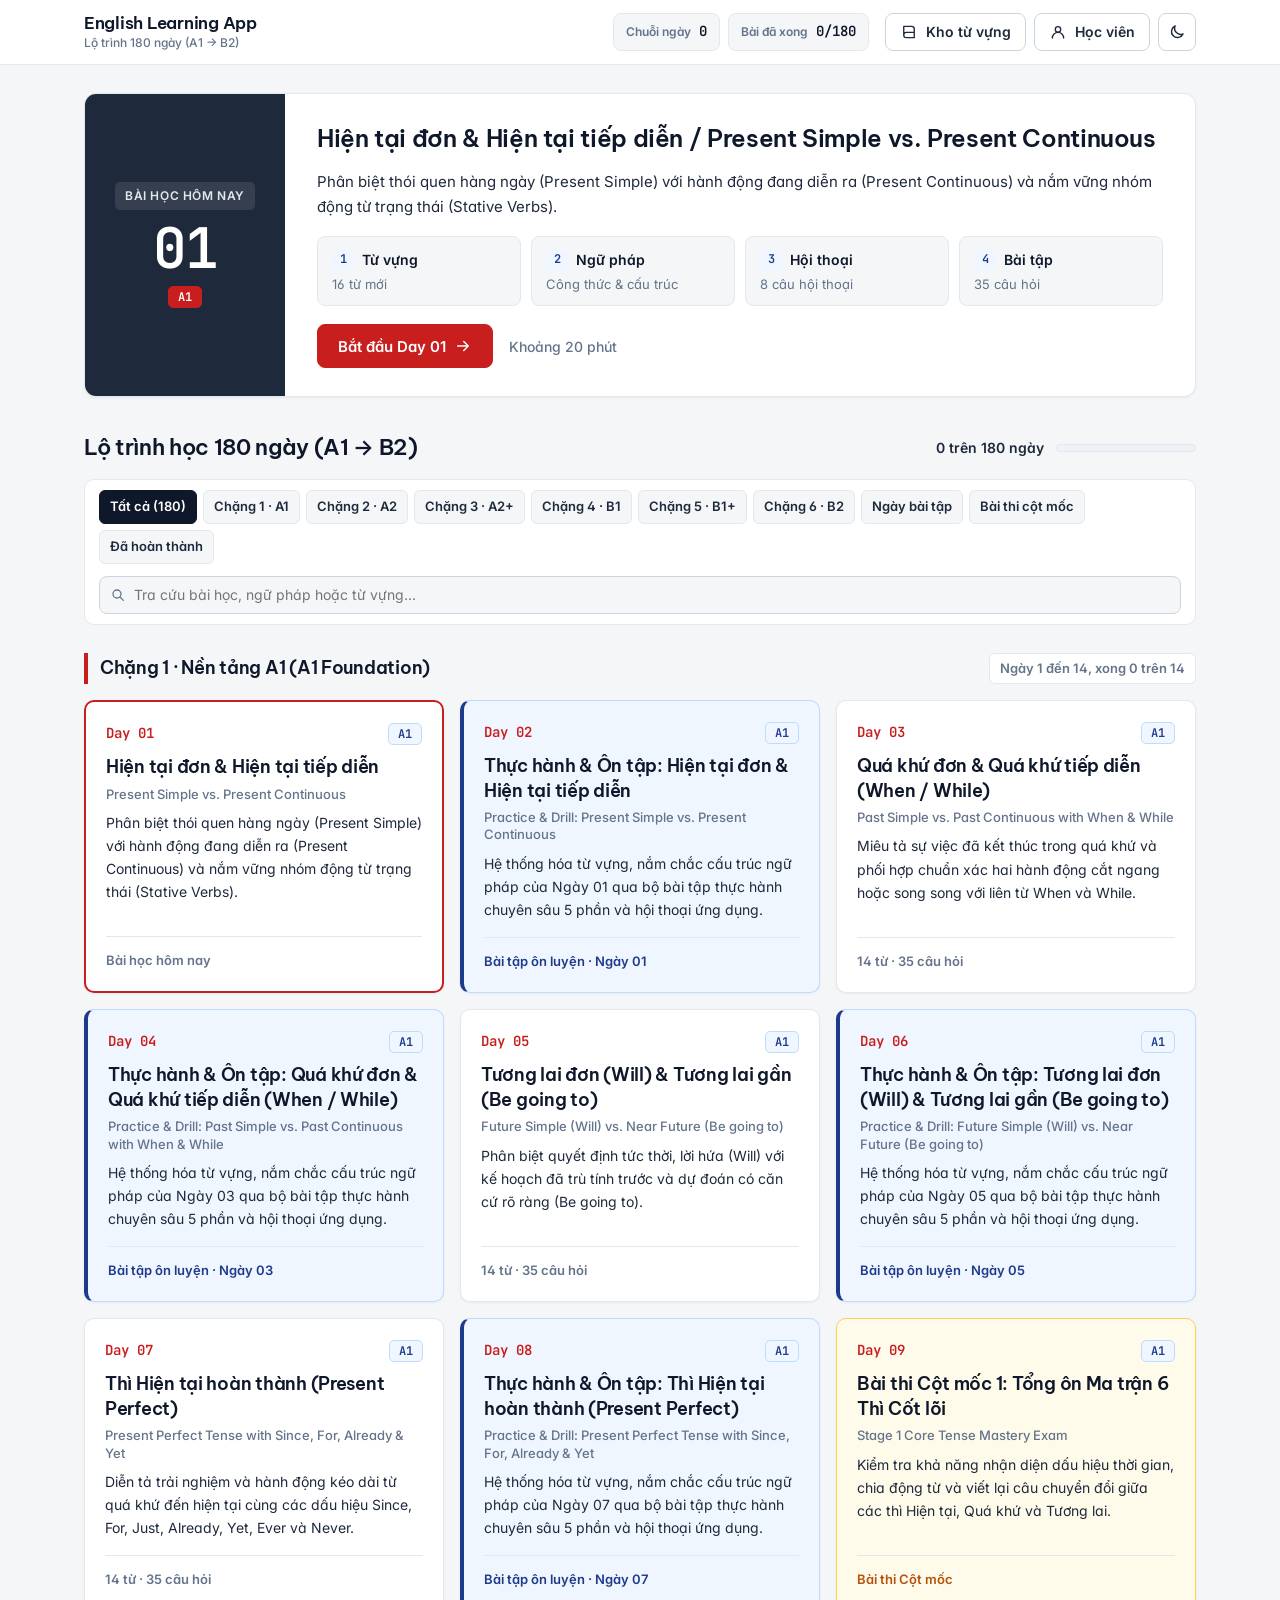
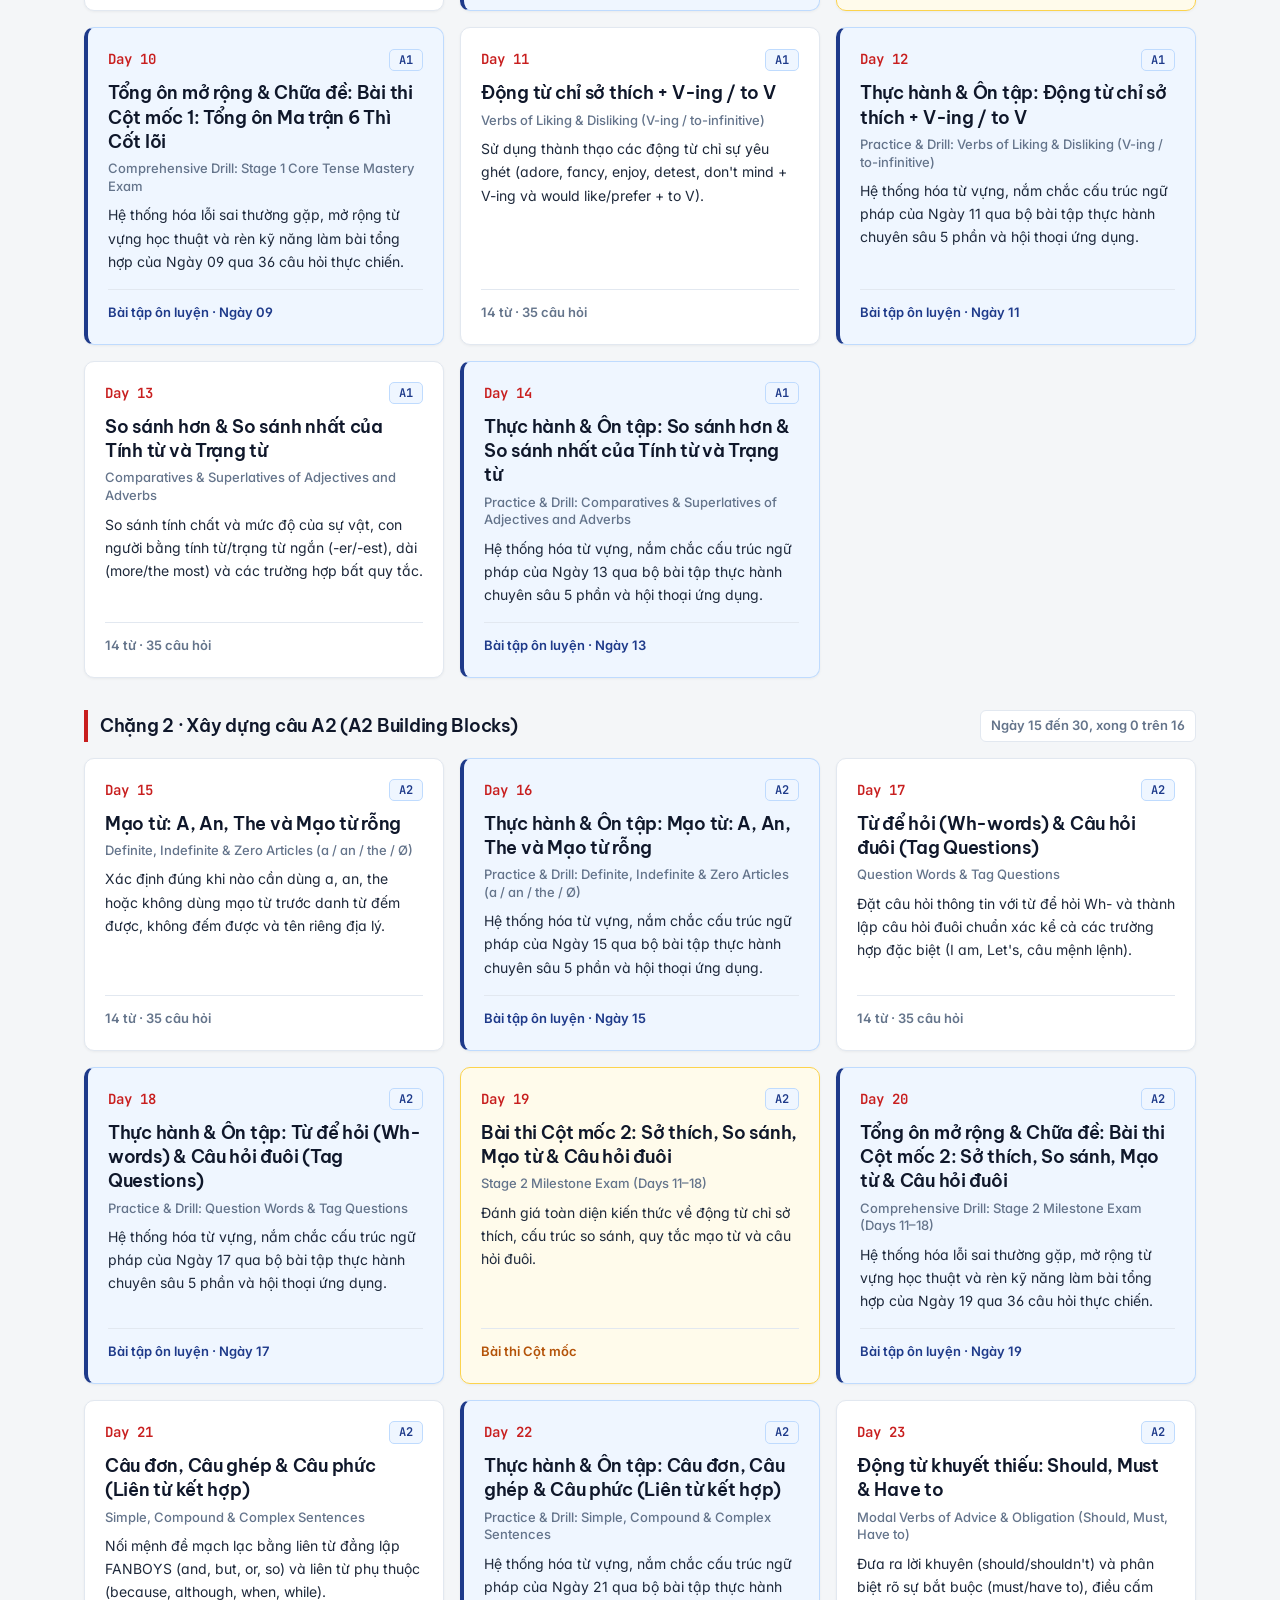
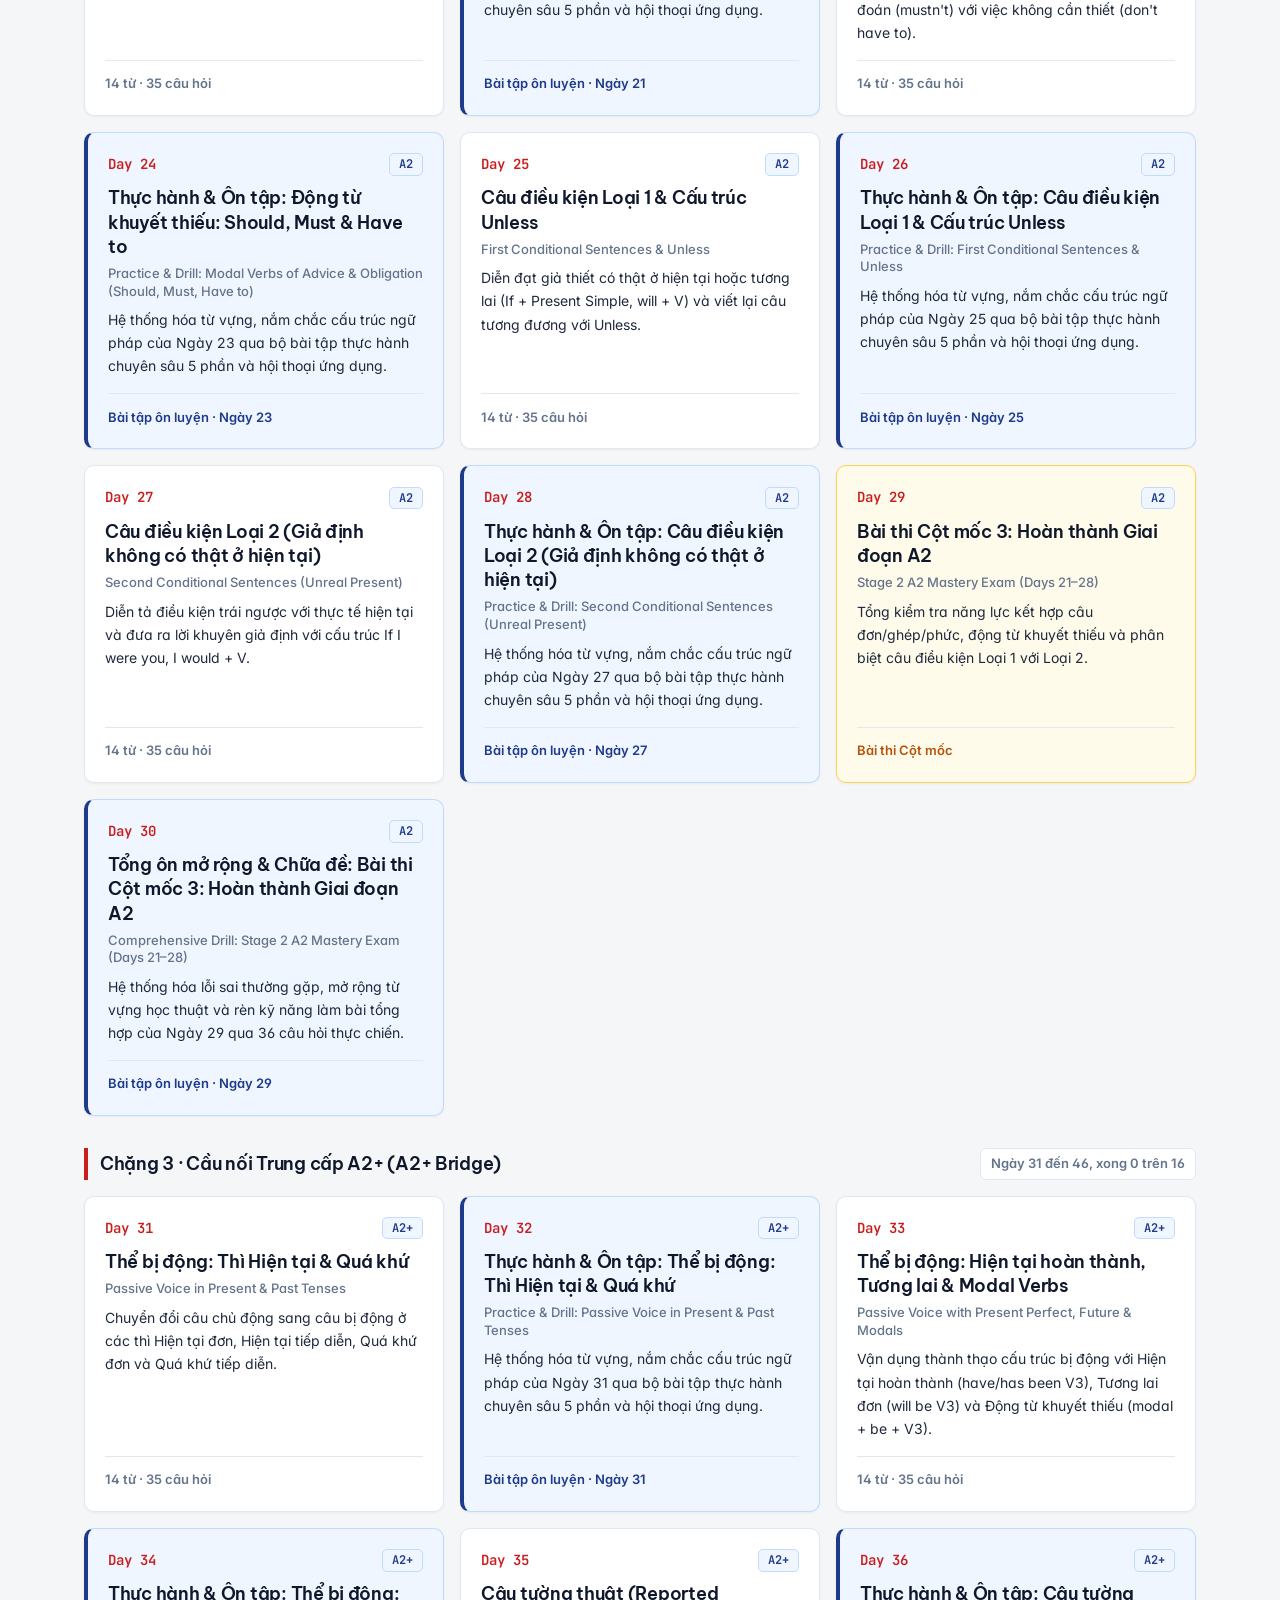
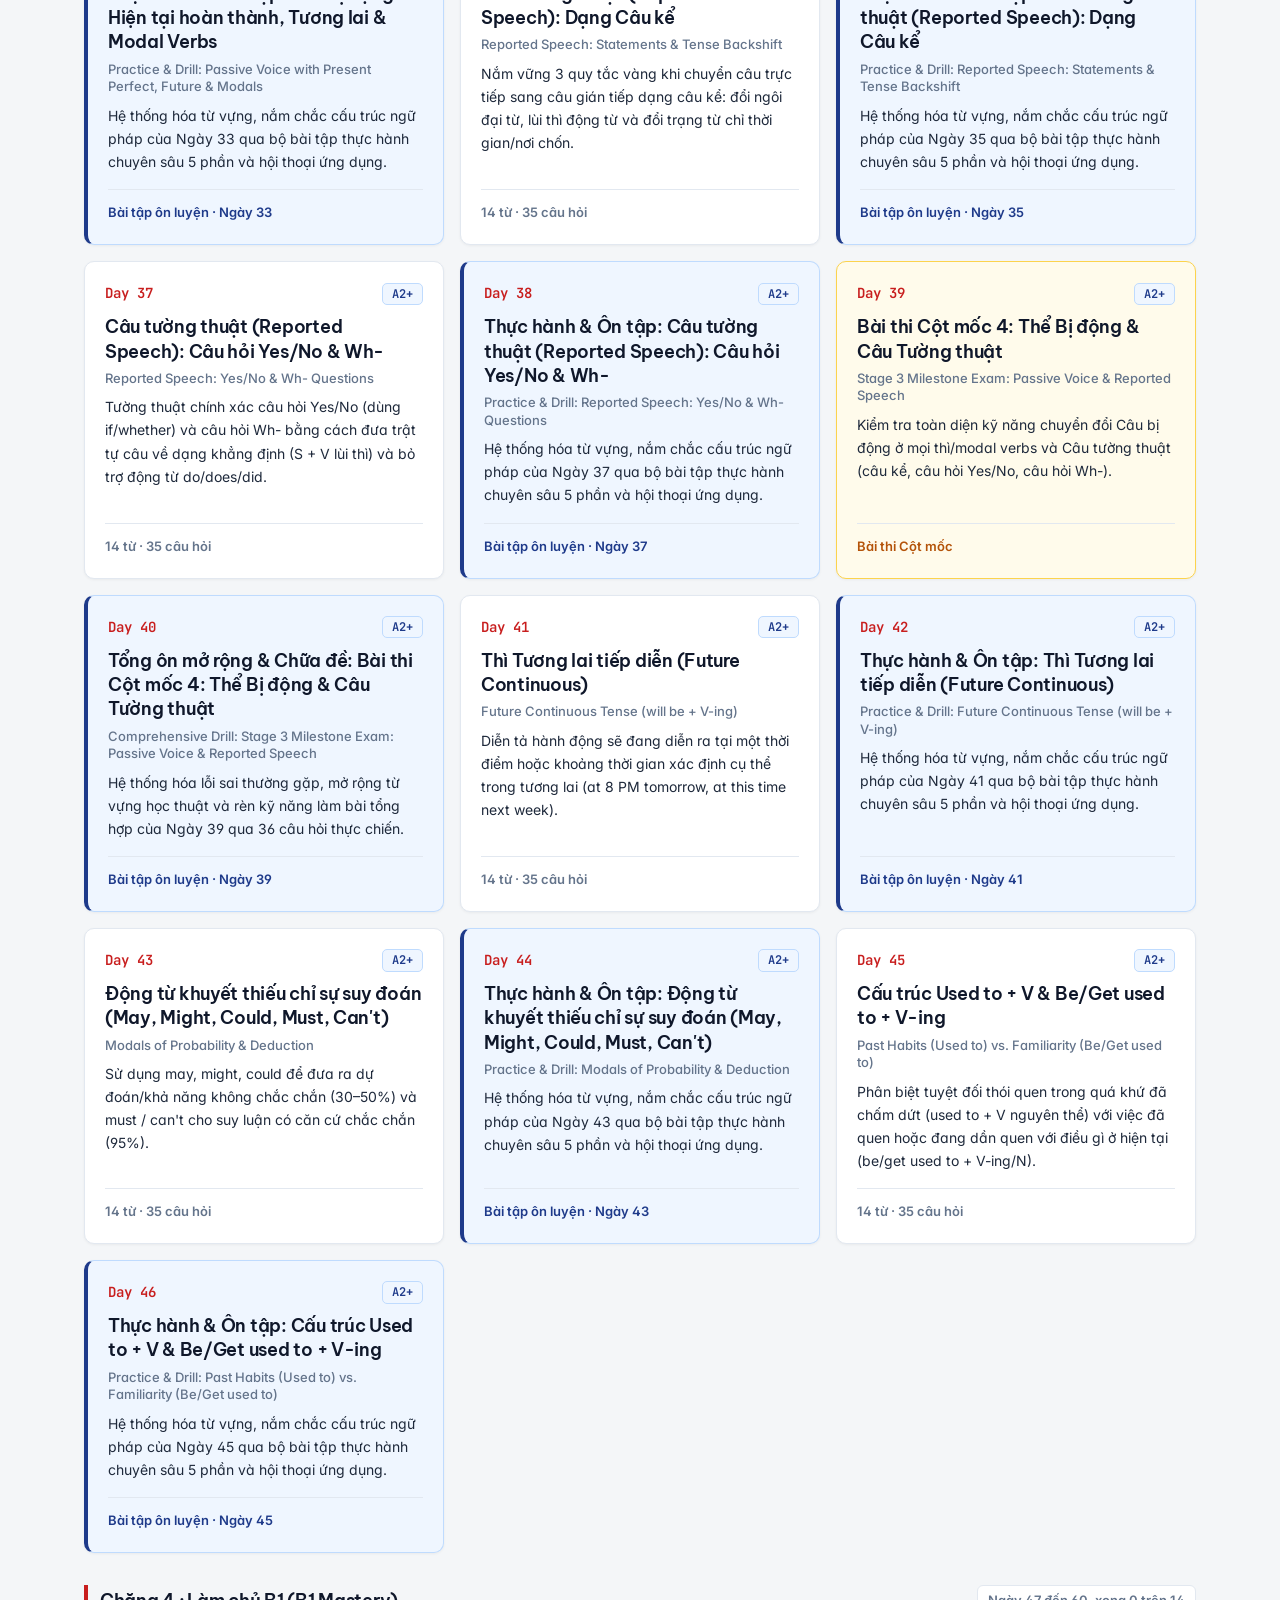
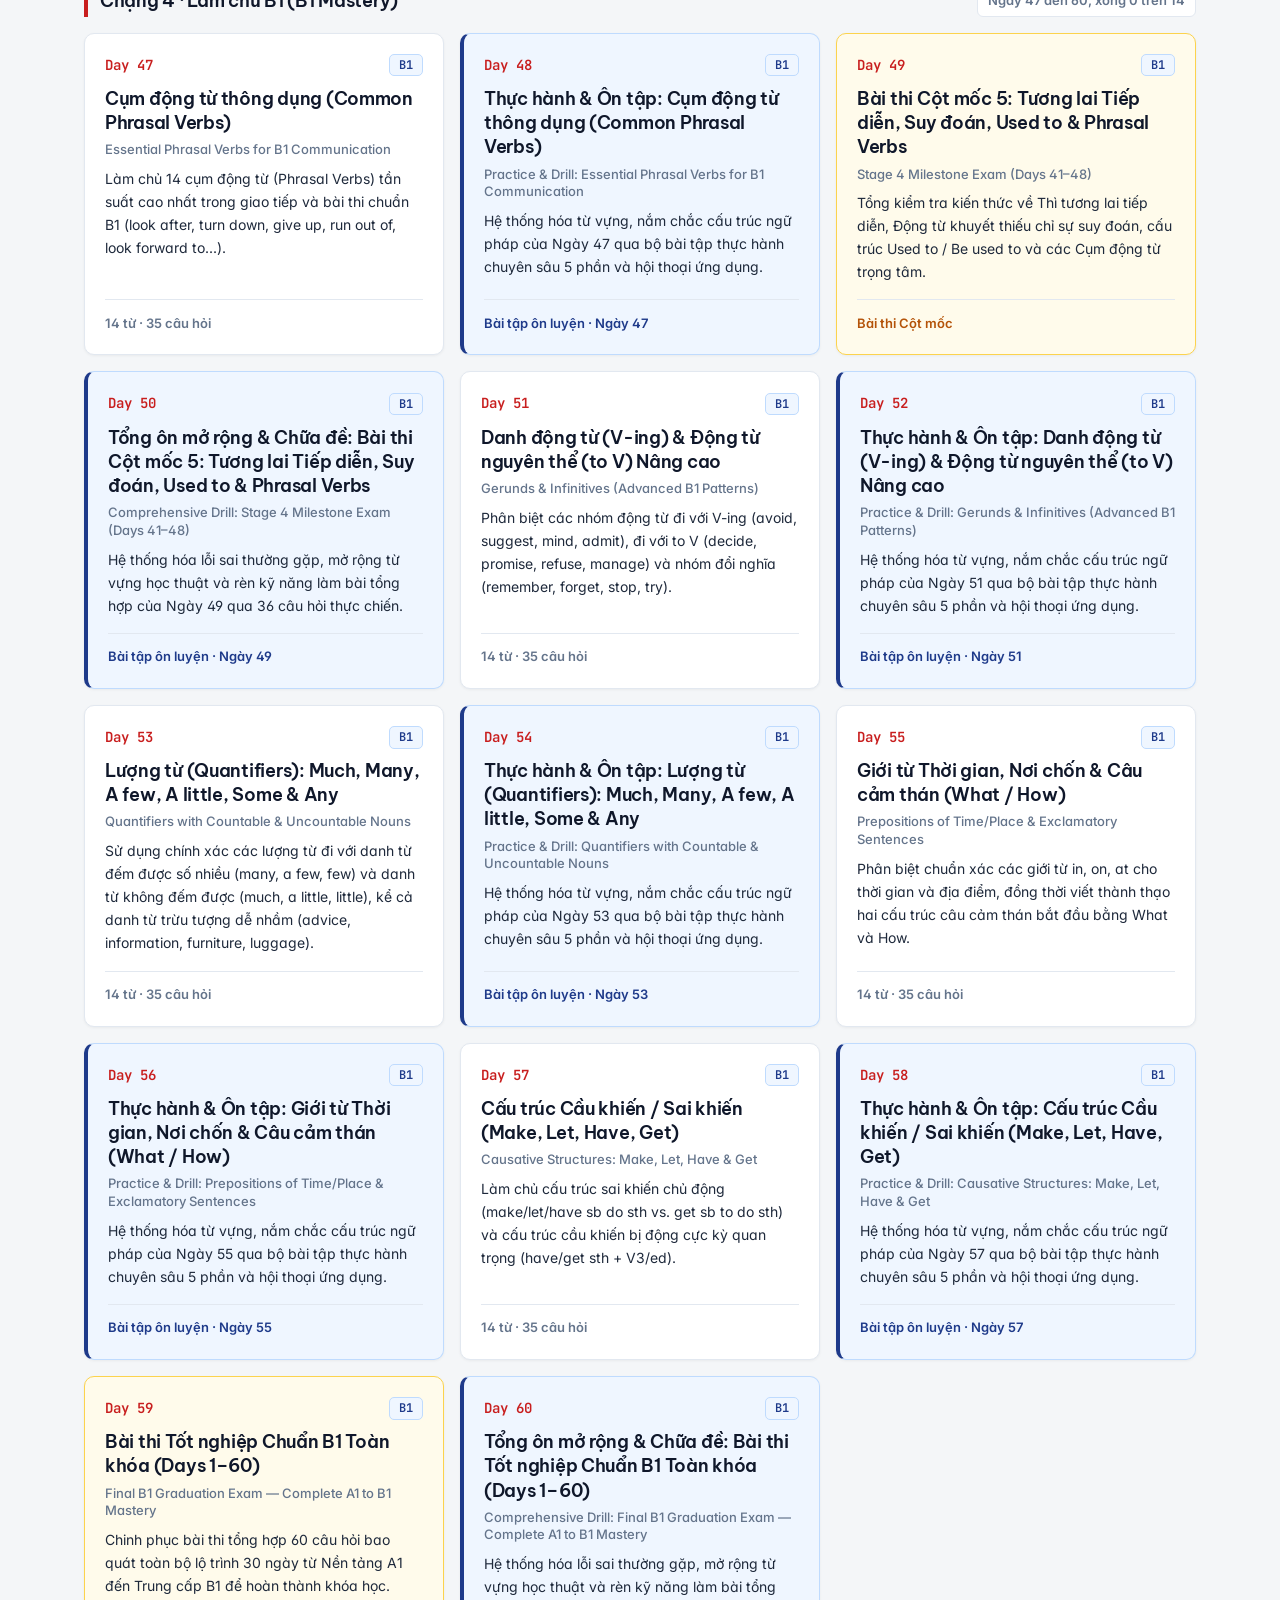
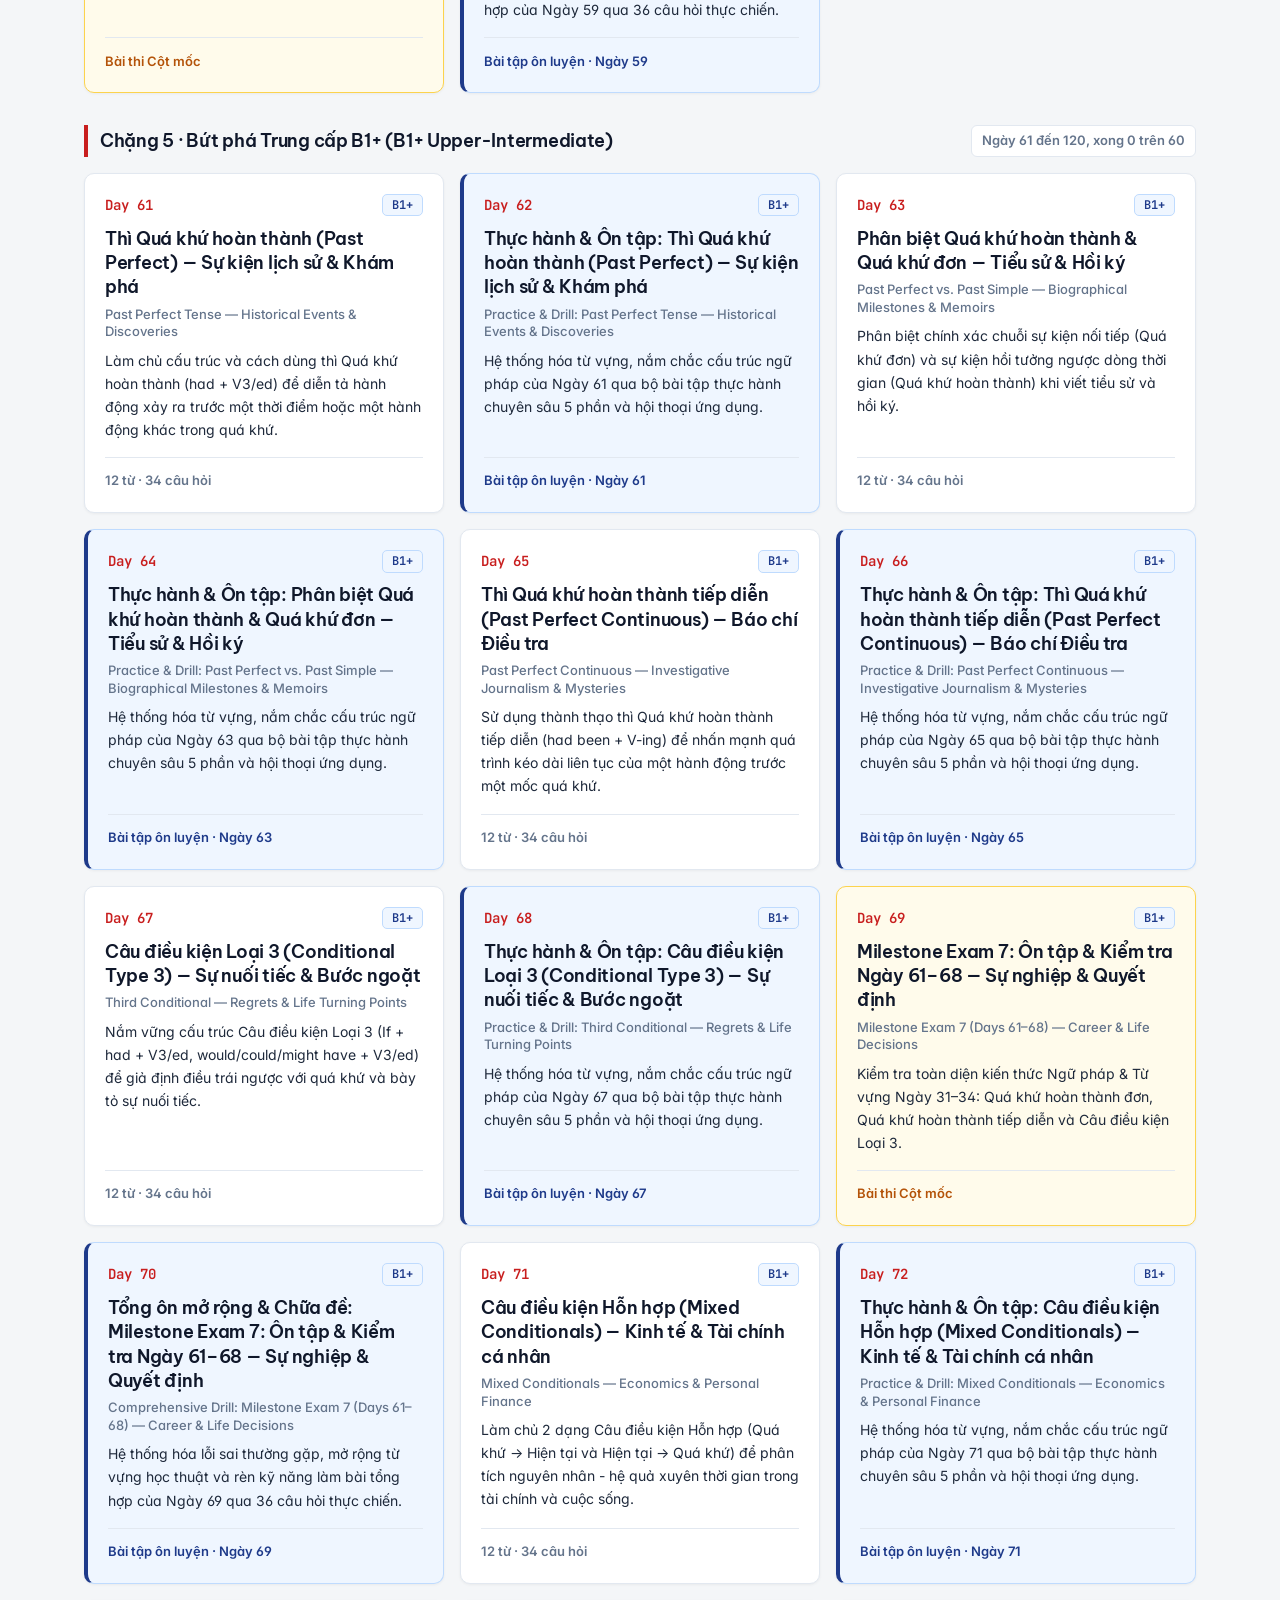
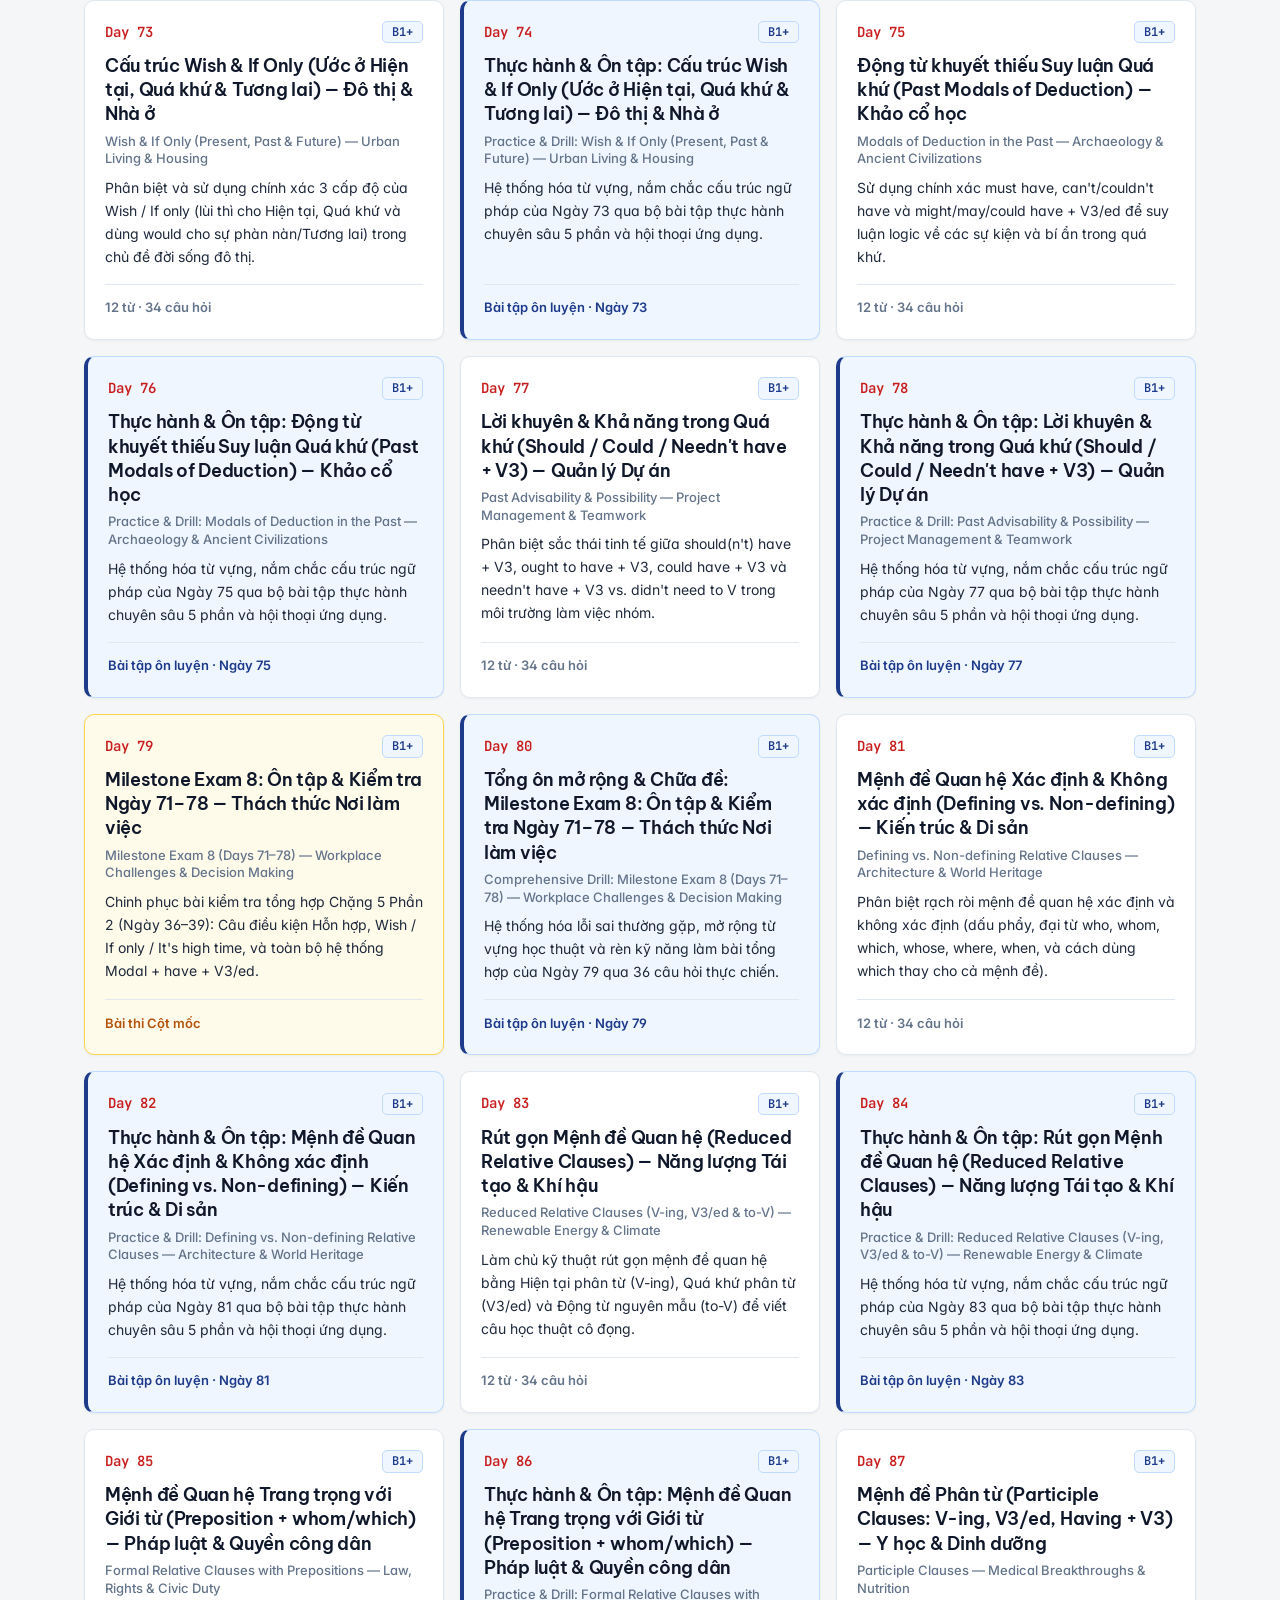
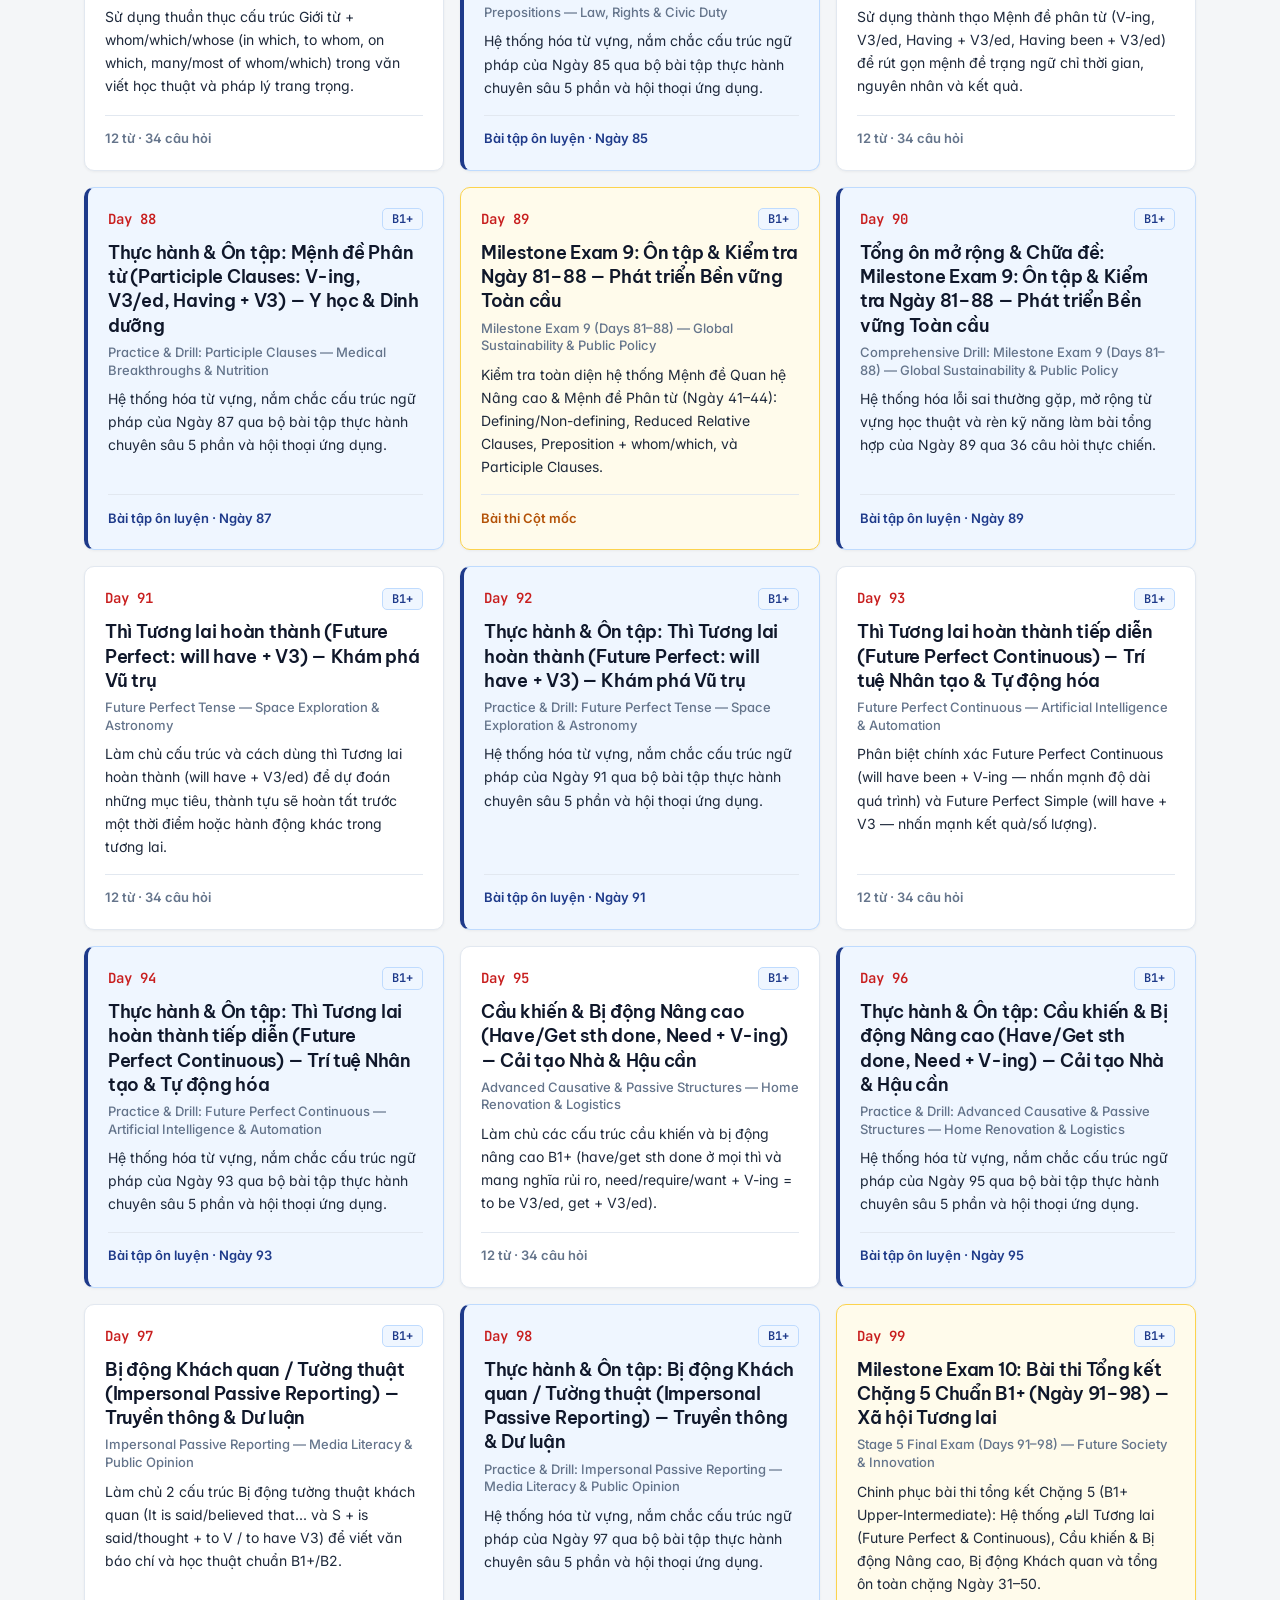
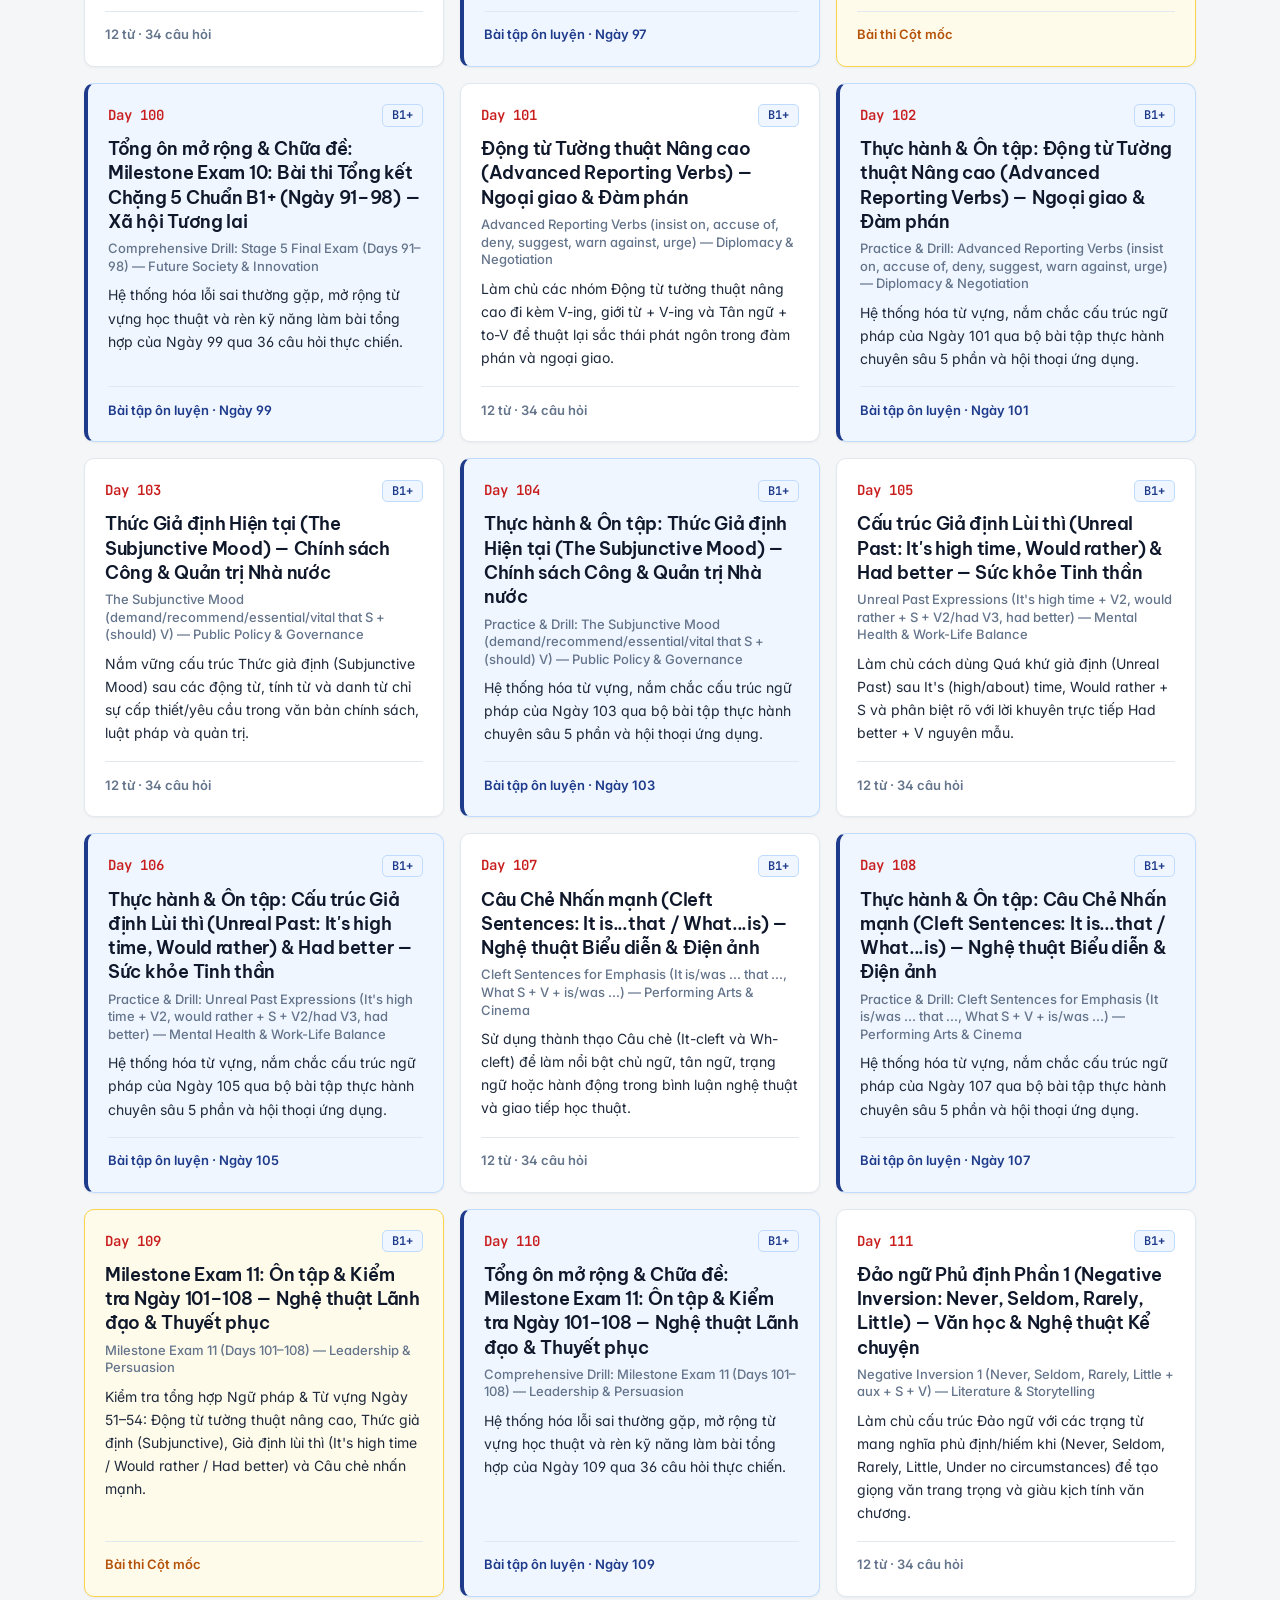
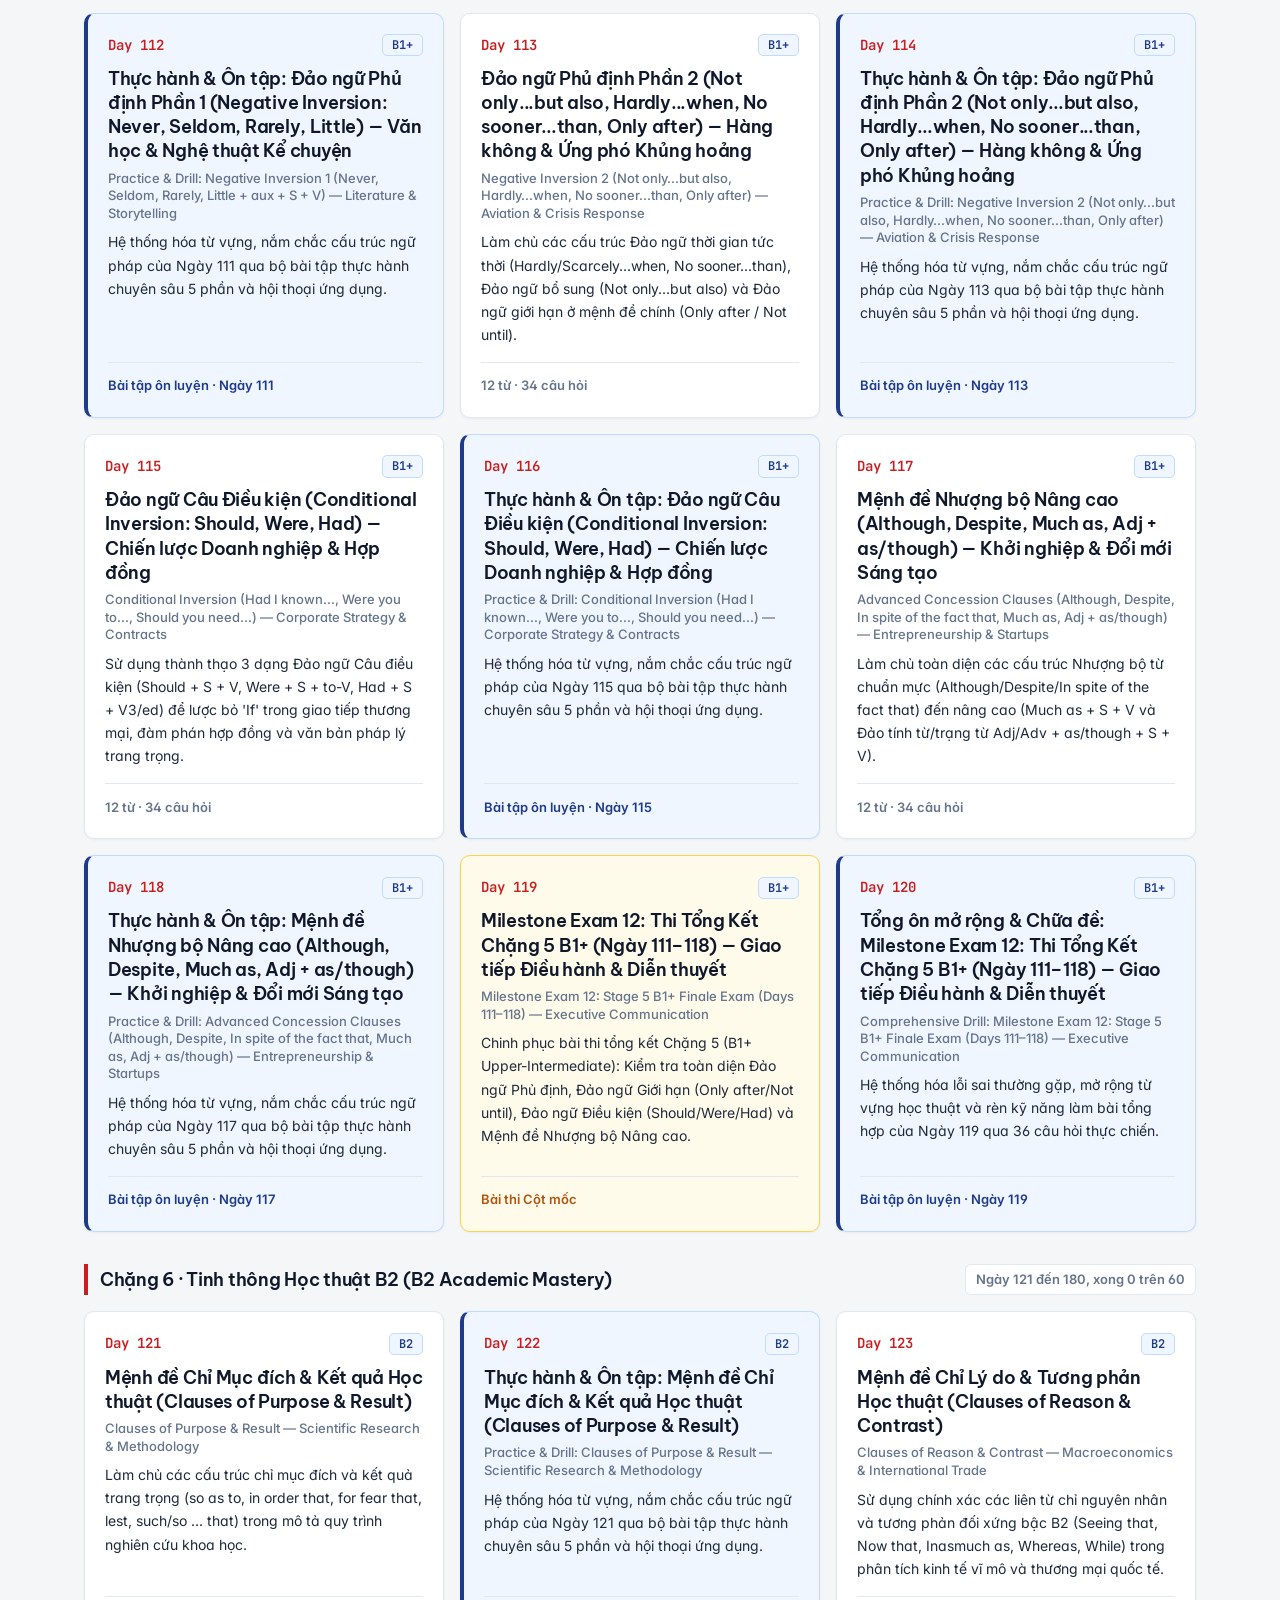
==== commit 9787c523: "feat: expand curriculum to 180 days (A1-B2 with paired practice days) and optimize font rendering sm" ====
--- a/index.html
+++ b/index.html
@@ -3,14 +3,14 @@
 <head>
 <meta charset="utf-8">
 <meta name="viewport" content="width=device-width, initial-scale=1">
-<title>English Learning App — Lộ trình 30 ngày từ A1 đến B1</title>
-<meta name="description" content="Hệ thống tự học tiếng Anh 30 ngày từ A1 đến B1: Từ vựng, Ngữ pháp hệ thống, Hội thoại thực tế và Phòng luyện tập 5 dạng bài.">
+<title>English Learning App — Lộ trình 180 ngày từ A1 đến B2</title>
+<meta name="description" content="Hệ thống tự học tiếng Anh 180 ngày từ A1 đến B2 (90 ngày học + 90 ngày bài tập ôn luyện &amp; tổng ôn): Từ vựng, Ngữ pháp hệ thống, Hội thoại thực tế và Phòng luyện tập 5 dạng bài.">
 <link rel="icon" type="image/svg+xml" href="data:image/svg+xml,%3Csvg xmlns=%27http://www.w3.org/2000/svg%27 viewBox=%270 0 64 64%27%3E%3Crect width=%2764%27 height=%2764%27 rx=%278%27 fill=%27%23D92D20%27/%3E%3Ctext x=%2732%27 y=%2745%27 text-anchor=%27middle%27 font-family=%27system-ui,-apple-system,sans-serif%27 font-size=%2738%27 font-weight=%27700%27 fill=%27%23FFFFFF%27%3EE%3C/text%3E%3C/svg%3E">
 <link rel="manifest" href="manifest.json">
 <link rel="preconnect" href="https://fonts.googleapis.com">
 <link rel="preconnect" href="https://fonts.gstatic.com" crossorigin>
-<link href="https://fonts.googleapis.com/css2?family=Be+Vietnam+Pro:ital,wght@0,400;0,500;0,600;0,700;0,800;1,400&family=JetBrains+Mono:wght@400;500;600&display=swap" rel="stylesheet">
-<link rel="stylesheet" href="assets/style.css?v=5">
+<link href="https://fonts.googleapis.com/css2?family=Be+Vietnam+Pro:ital,wght@0,400;0,500;0,600;0,700;1,400&family=Inter:opsz,wght@14..32,400..700&family=JetBrains+Mono:wght@400;500;600&display=swap" rel="stylesheet">
+<link rel="stylesheet" href="assets/style.css?v=6">
 <script>
 (function () {
   try {
@@ -45,7 +45,7 @@
   <div class="topbar-inner">
     <a class="brand" href="index.html" aria-label="English Learning App, trang chủ">
       <span class="brand-name">English Learning App</span>
-      <span class="brand-sub">Lộ trình 30 ngày A1 → B1</span>
+      <span class="brand-sub">Lộ trình 180 ngày (A1 → B2)</span>
     </a>
 
     <dl class="stats" aria-label="Tiến độ học tập của bạn">
@@ -110,20 +110,23 @@
 
   <section class="roadmap" aria-labelledby="roadmap-title">
     <div class="roadmap-head">
-      <h2 class="section-title" id="roadmap-title">Lộ trình học 30 ngày (A1 → B1)</h2>
+      <h2 class="section-title" id="roadmap-title">Lộ trình học 180 ngày (A1 → B2)</h2>
       <p class="roadmap-progress">
-        <span id="roadmap-progress-text">0 trên 30 ngày</span>
+        <span id="roadmap-progress-text">0 trên 180 ngày</span>
         <span class="meter" aria-hidden="true"><span class="meter-fill" id="roadmap-progress-bar"></span></span>
       </p>
     </div>
 
     <div class="filter-bar">
       <div class="filters" id="stage-filters" role="group" aria-label="Lọc theo giai đoạn">
-        <button class="chip is-active" type="button" data-stage="all" aria-pressed="true">Tất cả (30)</button>
+        <button class="chip is-active" type="button" data-stage="all" aria-pressed="true">Tất cả (180)</button>
         <button class="chip" type="button" data-stage="1" aria-pressed="false">Chặng 1 · A1</button>
         <button class="chip" type="button" data-stage="2" aria-pressed="false">Chặng 2 · A2</button>
         <button class="chip" type="button" data-stage="3" aria-pressed="false">Chặng 3 · A2+</button>
         <button class="chip" type="button" data-stage="4" aria-pressed="false">Chặng 4 · B1</button>
+        <button class="chip" type="button" data-stage="5" aria-pressed="false">Chặng 5 · B1+</button>
+        <button class="chip" type="button" data-stage="6" aria-pressed="false">Chặng 6 · B2</button>
+        <button class="chip" type="button" data-stage="practice" aria-pressed="false">Ngày bài tập</button>
         <button class="chip" type="button" data-stage="exam" aria-pressed="false">Bài thi cột mốc</button>
         <button class="chip" type="button" data-stage="completed" aria-pressed="false">Đã hoàn thành</button>
       </div>
@@ -148,7 +151,7 @@
   <div class="modal-scrim" data-close-modal></div>
   <div class="modal-sheet">
     <header class="modal-head">
-      <h2 class="modal-title" id="vocab-modal-title">Kho từ vựng 30 ngày</h2>
+      <h2 class="modal-title" id="vocab-modal-title">Kho từ vựng 180 ngày</h2>
       <button class="btn btn-icon" id="close-vocab-btn" type="button" aria-label="Đóng kho từ vựng">
         <svg class="icon" aria-hidden="true"><use href="#i-x"/></svg>
       </button>
@@ -167,6 +170,8 @@
           <option value="A2">Trình độ A2</option>
           <option value="A2+">Trình độ A2+</option>
           <option value="B1">Trình độ B1</option>
+          <option value="B1+">Trình độ B1+</option>
+          <option value="B2">Trình độ B2</option>
           <option value="mastered">Đã thuộc</option>
           <option value="unmastered">Chưa thuộc</option>
         </select>
@@ -208,7 +213,7 @@
   </div>
 </div>
 
-<script src="data/curriculum.js?v=5"></script>
-<script src="assets/app.js?v=5"></script>
+<script src="data/curriculum.js?v=6"></script>
+<script src="assets/app.js?v=6"></script>
 </body>
 </html>
--- a/assets/style.css
+++ b/assets/style.css
@@ -1,5 +1,6 @@
 /* English Learning App — DOL English & ZIM Academy Modern LMS Stylesheet
- * Clean, high-contrast academic study portal with Be Vietnam Pro + JetBrains Mono.
+ * Clean, high-contrast academic study portal with Inter + Be Vietnam Pro + JetBrains Mono.
+ * Optimized for silky-smooth subpixel/optical font rendering on Windows & macOS.
  * Zero gradients, zero blur/glassmorphism, zero keyframes, zero card scrollbars.
  */
 
@@ -29,15 +30,15 @@
   --z-sticky: 200;
   --z-modal: 400;
 
-  /* Light Mode */
+  /* Light Mode — Softened Slate Ink (#0F172A headings, #1E293B body) */
   --color-paper: #F4F6F8;
   --color-paper-2: #EEF2F6;
   --color-card: #FFFFFF;
-  --color-ink: #111827;
-  --color-ink-2: #374151;
-  --color-muted: #6B7280;
-  --color-rule: #E5E7EB;
-  --color-rule-strong: #D1D5DB;
+  --color-ink: #0F172A;
+  --color-ink-2: #1E293B;
+  --color-muted: #64748B;
+  --color-rule: #E2E8F0;
+  --color-rule-strong: #CBD5E1;
 
   --color-accent: #C81E1E;
   --color-accent-hover: #9B1C1C;
@@ -62,15 +63,15 @@
   --color-amber-border: #FCD34D;
 
   --color-highlight: #FEF08A;
-  --color-focus: #111827;
-  --color-scrim: rgba(17, 24, 39, 0.52);
+  --color-focus: #0F172A;
+  --color-scrim: rgba(15, 23, 42, 0.52);
 
   --shadow-card: 0 1px 3px rgba(0, 0, 0, 0.05);
-  --shadow-hover: 0 4px 12px rgba(17, 24, 39, 0.08);
-  --shadow-sheet: 0 12px 32px rgba(17, 24, 39, 0.16);
-
-  --font-body: "Be Vietnam Pro", -apple-system, BlinkMacSystemFont, "Segoe UI", Roboto, sans-serif;
-  --font-display: "Be Vietnam Pro", -apple-system, BlinkMacSystemFont, "Segoe UI", Roboto, sans-serif;
+  --shadow-hover: 0 4px 12px rgba(15, 23, 42, 0.08);
+  --shadow-sheet: 0 12px 32px rgba(15, 23, 42, 0.16);
+
+  --font-body: "Inter", "Be Vietnam Pro", -apple-system, BlinkMacSystemFont, "Segoe UI", Roboto, sans-serif;
+  --font-display: "Be Vietnam Pro", "Inter", -apple-system, BlinkMacSystemFont, "Segoe UI", sans-serif;
   --font-mono: "JetBrains Mono", ui-monospace, SFMono-Regular, Consolas, monospace;
 
   --radius: 8px;
@@ -129,6 +130,12 @@
 
 html, body {
   overflow-x: clip;
+  font-optical-sizing: auto;
+  -webkit-font-smoothing: antialiased;
+  -moz-osx-font-smoothing: grayscale;
+  text-rendering: optimizeLegibility;
+  font-feature-settings: "cv02", "cv03", "cv04", "cv11", "kern" 1;
+  font-synthesis: none;
 }
 
 html {
@@ -140,11 +147,11 @@
   margin: 0;
   min-height: 100dvh;
   background: var(--color-paper);
-  color: var(--color-ink);
+  color: var(--color-ink-2);
   font-family: var(--font-body);
   font-size: var(--text-md);
-  line-height: 1.6;
-  -webkit-font-smoothing: antialiased;
+  font-weight: 400;
+  line-height: 1.65;
   caret-color: var(--color-accent);
 }
 
@@ -171,9 +178,9 @@
 h1, h2, h3, h4 {
   margin: 0;
   font-family: var(--font-display);
-  font-weight: 700;
+  font-weight: 600;
   letter-spacing: -0.015em;
-  line-height: 1.3;
+  line-height: 1.35;
   color: var(--color-ink);
   overflow-wrap: break-word;
   word-break: normal;
@@ -402,7 +409,7 @@
   border: 1px solid var(--color-navy-border);
   font-family: var(--font-mono);
   font-size: var(--text-xs);
-  font-weight: 700;
+  font-weight: 600;
   line-height: 1.2;
   white-space: nowrap;
 }
@@ -497,11 +504,12 @@
 }
 
 .brand-name {
+  font-family: var(--font-display);
   font-size: 1.0625rem;
-  font-weight: 800;
-  color: var(--color-ink);
-  letter-spacing: -0.02em;
-  line-height: 1.2;
+  font-weight: 600;
+  color: var(--color-ink);
+  letter-spacing: -0.015em;
+  line-height: 1.25;
 }
 
 .brand-sub {
@@ -537,7 +545,7 @@
 .stat-value {
   font-family: var(--font-mono);
   font-size: var(--text-sm);
-  font-weight: 700;
+  font-weight: 600;
   color: var(--color-ink);
 }
 
@@ -563,8 +571,9 @@
 
 .lesson-title {
   font-size: 1.0625rem;
-  font-weight: 700;
-  line-height: 1.3;
+  font-weight: 600;
+  letter-spacing: -0.015em;
+  line-height: 1.35;
   color: var(--color-ink);
 }
 
@@ -622,7 +631,7 @@
 
 .today-margin-label {
   font-size: var(--text-xs);
-  font-weight: 700;
+  font-weight: 600;
   text-transform: uppercase;
   letter-spacing: 0.05em;
   color: #E2E8F0;
@@ -634,7 +643,7 @@
 .today-day {
   font-family: var(--font-mono);
   font-size: 3.5rem;
-  font-weight: 700;
+  font-weight: 600;
   line-height: 1;
   color: #FFFFFF;
   letter-spacing: -0.03em;
@@ -656,15 +665,17 @@
 
 .today-title {
   font-size: var(--text-2xl);
-  font-weight: 700;
-  line-height: 1.3;
+  font-weight: 600;
+  letter-spacing: -0.015em;
+  line-height: 1.35;
   color: var(--color-ink);
 }
 
 .today-goal {
   font-size: 0.9375rem;
+  font-weight: 400;
   color: var(--color-ink-2);
-  line-height: 1.55;
+  line-height: 1.65;
 }
 
 ol.parts {
@@ -694,7 +705,7 @@
   color: var(--color-navy);
   font-family: var(--font-mono);
   font-size: var(--text-xs);
-  font-weight: 700;
+  font-weight: 600;
   display: inline-flex;
   align-items: center;
   justify-content: center;
@@ -702,7 +713,7 @@
 
 .part-name {
   font-size: 0.875rem;
-  font-weight: 700;
+  font-weight: 600;
   color: var(--color-ink);
   line-height: 1.25;
 }
@@ -742,7 +753,9 @@
 
 .section-title {
   font-size: 1.375rem;
-  font-weight: 700;
+  font-weight: 600;
+  letter-spacing: -0.015em;
+  line-height: 1.35;
   color: var(--color-ink);
 }
 
@@ -841,7 +854,9 @@
 
 .stage-title {
   font-size: 1.125rem;
-  font-weight: 700;
+  font-weight: 600;
+  letter-spacing: -0.015em;
+  line-height: 1.35;
   color: var(--color-ink);
 }
 
@@ -891,6 +906,12 @@
   border: 2px solid var(--color-accent);
 }
 
+.day-card.is-practice {
+  border-color: var(--color-navy-border);
+  border-left: 4px solid var(--color-navy);
+  background: var(--color-navy-soft);
+}
+
 .day-card.is-done {
   border-color: var(--color-correct-border);
   background: var(--color-correct-soft);
@@ -901,7 +922,8 @@
   background: var(--color-amber-soft);
 }
 
-.day-card.is-done.is-today {
+.day-card.is-done.is-today,
+.day-card.is-practice.is-today {
   border: 2px solid var(--color-accent);
 }
 
@@ -911,7 +933,7 @@
   align-self: center;
   font-family: var(--font-mono);
   font-size: var(--text-sm);
-  font-weight: 700;
+  font-weight: 600;
   color: var(--color-accent);
 }
 
@@ -925,8 +947,10 @@
 .day-title {
   grid-column: 1 / -1;
   grid-row: 2;
+  font-family: var(--font-display);
   font-size: 1.125rem;
-  font-weight: 700;
+  font-weight: 600;
+  letter-spacing: -0.015em;
   line-height: 1.35;
   color: var(--color-ink);
   margin-top: 4px;
@@ -947,8 +971,9 @@
   grid-column: 1 / -1;
   grid-row: 4;
   font-size: var(--text-sm);
+  font-weight: 400;
   color: var(--color-ink-2);
-  line-height: 1.5;
+  line-height: 1.65;
   margin-top: 2px;
 }
 
@@ -984,6 +1009,10 @@
   color: var(--color-correct);
 }
 
+.day-card.is-practice .day-status {
+  color: var(--color-navy);
+}
+
 .day-card.is-exam .day-status {
   color: var(--color-amber);
 }
@@ -992,7 +1021,7 @@
   margin-left: auto;
   font-family: var(--font-mono);
   font-size: 0.8125rem;
-  font-weight: 700;
+  font-weight: 600;
   padding: 2px 8px;
   border-radius: 5px;
   background: var(--color-card);
@@ -1048,7 +1077,7 @@
   color: var(--color-accent);
   border-color: var(--color-rule);
   box-shadow: 0 1px 2px rgba(0, 0, 0, 0.05);
-  font-weight: 700;
+  font-weight: 600;
 }
 
 .tab-no {
@@ -1060,7 +1089,7 @@
   color: var(--color-muted);
   font-family: var(--font-mono);
   font-size: var(--text-xs);
-  font-weight: 700;
+  font-weight: 600;
   display: inline-flex;
   align-items: center;
   justify-content: center;
@@ -1093,7 +1122,9 @@
 
 .panel-title {
   font-size: 1.25rem;
-  font-weight: 700;
+  font-weight: 600;
+  letter-spacing: -0.015em;
+  line-height: 1.35;
   color: var(--color-ink);
 }
 
@@ -1122,7 +1153,7 @@
 .mastered {
   font-family: var(--font-mono);
   font-size: 0.8125rem;
-  font-weight: 700;
+  font-weight: 600;
   padding: 5px 10px;
   border-radius: var(--radius-tag);
   background: var(--color-correct-soft);
@@ -1212,10 +1243,12 @@
 }
 
 .vcard-en {
+  font-family: var(--font-display);
   font-size: var(--text-xl);
-  font-weight: 700;
-  color: var(--color-ink);
-  line-height: 1.25;
+  font-weight: 600;
+  letter-spacing: -0.015em;
+  color: var(--color-ink);
+  line-height: 1.35;
   word-break: normal;
   overflow-wrap: break-word;
 }
@@ -1227,7 +1260,7 @@
   color: var(--color-navy);
   border: 1px solid var(--color-navy-border);
   font-size: var(--text-xs);
-  font-weight: 700;
+  font-weight: 600;
   text-transform: uppercase;
   white-space: nowrap;
 }
@@ -1312,7 +1345,7 @@
 
 [data-theme="dark"] .vcard-master.is-on {
   color: #052E16;
-  font-weight: 700;
+  font-weight: 600;
 }
 
 /* Focus Deck Mode */
@@ -1413,7 +1446,7 @@
 
 .block-title {
   font-size: 0.8125rem;
-  font-weight: 700;
+  font-weight: 600;
   text-transform: uppercase;
   letter-spacing: 0.04em;
   color: var(--color-navy);
@@ -1427,7 +1460,8 @@
 
 .grammar-explanation {
   font-size: 0.9375rem;
-  line-height: 1.7;
+  font-weight: 400;
+  line-height: 1.65;
   color: var(--color-ink-2);
   display: flex;
   flex-direction: column;
@@ -1447,6 +1481,7 @@
 
 .grammar-explanation b {
   color: var(--color-ink);
+  font-weight: 600;
 }
 
 .eng-formula-box,
@@ -1461,7 +1496,7 @@
 
 .eng-formula-title {
   font-size: 1rem;
-  font-weight: 700;
+  font-weight: 600;
   color: var(--color-navy);
   margin-bottom: 8px;
 }
@@ -1498,7 +1533,7 @@
 .eng-table th {
   background: var(--color-paper-2);
   color: var(--color-ink);
-  font-weight: 700;
+  font-weight: 600;
 }
 
 .example-list {
@@ -1565,7 +1600,7 @@
 .mistake-wrong::before {
   content: "Sai";
   font-size: 0.7rem;
-  font-weight: 700;
+  font-weight: 600;
   text-transform: uppercase;
   padding: 2px 6px;
   border-radius: 4px;
@@ -1583,7 +1618,7 @@
 .mistake-right::before {
   content: "Đúng";
   font-size: 0.7rem;
-  font-weight: 700;
+  font-weight: 600;
   text-transform: uppercase;
   padding: 2px 6px;
   border-radius: 4px;
@@ -1649,7 +1684,7 @@
   background: var(--color-navy-soft);
   color: var(--color-navy);
   border: 1px solid var(--color-navy-border);
-  font-weight: 700;
+  font-weight: 600;
   font-size: var(--text-sm);
   display: inline-flex;
   align-items: center;
@@ -1702,7 +1737,7 @@
 
 .practice-text {
   font-size: var(--text-sm);
-  font-weight: 700;
+  font-weight: 600;
   color: var(--color-ink);
 }
 
@@ -1720,7 +1755,9 @@
 
 .ex-title {
   font-size: 1.0625rem;
-  font-weight: 700;
+  font-weight: 600;
+  letter-spacing: -0.015em;
+  line-height: 1.35;
   color: var(--color-navy);
   margin-bottom: 14px;
   padding-left: 10px;
@@ -1756,13 +1793,13 @@
 .q-text {
   font-size: var(--text-md);
   font-weight: 500;
-  color: var(--color-ink);
-  line-height: 1.75;
+  color: var(--color-ink-2);
+  line-height: 1.65;
 }
 
 .q-num {
   font-family: var(--font-mono);
-  font-weight: 700;
+  font-weight: 600;
   color: var(--color-accent);
   margin-right: 6px;
 }
@@ -1861,7 +1898,7 @@
 }
 
 .q-hint-label {
-  font-weight: 700;
+  font-weight: 600;
   color: var(--color-ink-2);
 }
 
@@ -1936,7 +1973,7 @@
 }
 
 .fb-mark {
-  font-weight: 700;
+  font-weight: 600;
 }
 
 .submit-bar {
@@ -2015,14 +2052,14 @@
 .nav-day {
   font-family: var(--font-mono);
   font-size: var(--text-xs);
-  font-weight: 700;
+  font-weight: 600;
   color: var(--color-accent);
   text-transform: uppercase;
 }
 
 .nav-title {
   font-size: 0.9375rem;
-  font-weight: 700;
+  font-weight: 600;
   color: var(--color-ink);
 }
 
@@ -2083,7 +2120,9 @@
 
 .modal-title {
   font-size: var(--text-lg);
-  font-weight: 700;
+  font-weight: 600;
+  letter-spacing: -0.015em;
+  line-height: 1.35;
 }
 
 .modal-tools {
@@ -2162,8 +2201,10 @@
 }
 
 .vocab-word {
+  font-family: var(--font-display);
   font-size: 1.0625rem;
-  font-weight: 700;
+  font-weight: 600;
+  letter-spacing: -0.015em;
   color: var(--color-ink);
 }
 
@@ -2173,7 +2214,7 @@
   background: var(--color-navy-soft);
   color: var(--color-navy);
   font-size: 0.7rem;
-  font-weight: 700;
+  font-weight: 600;
   text-transform: uppercase;
 }
 
